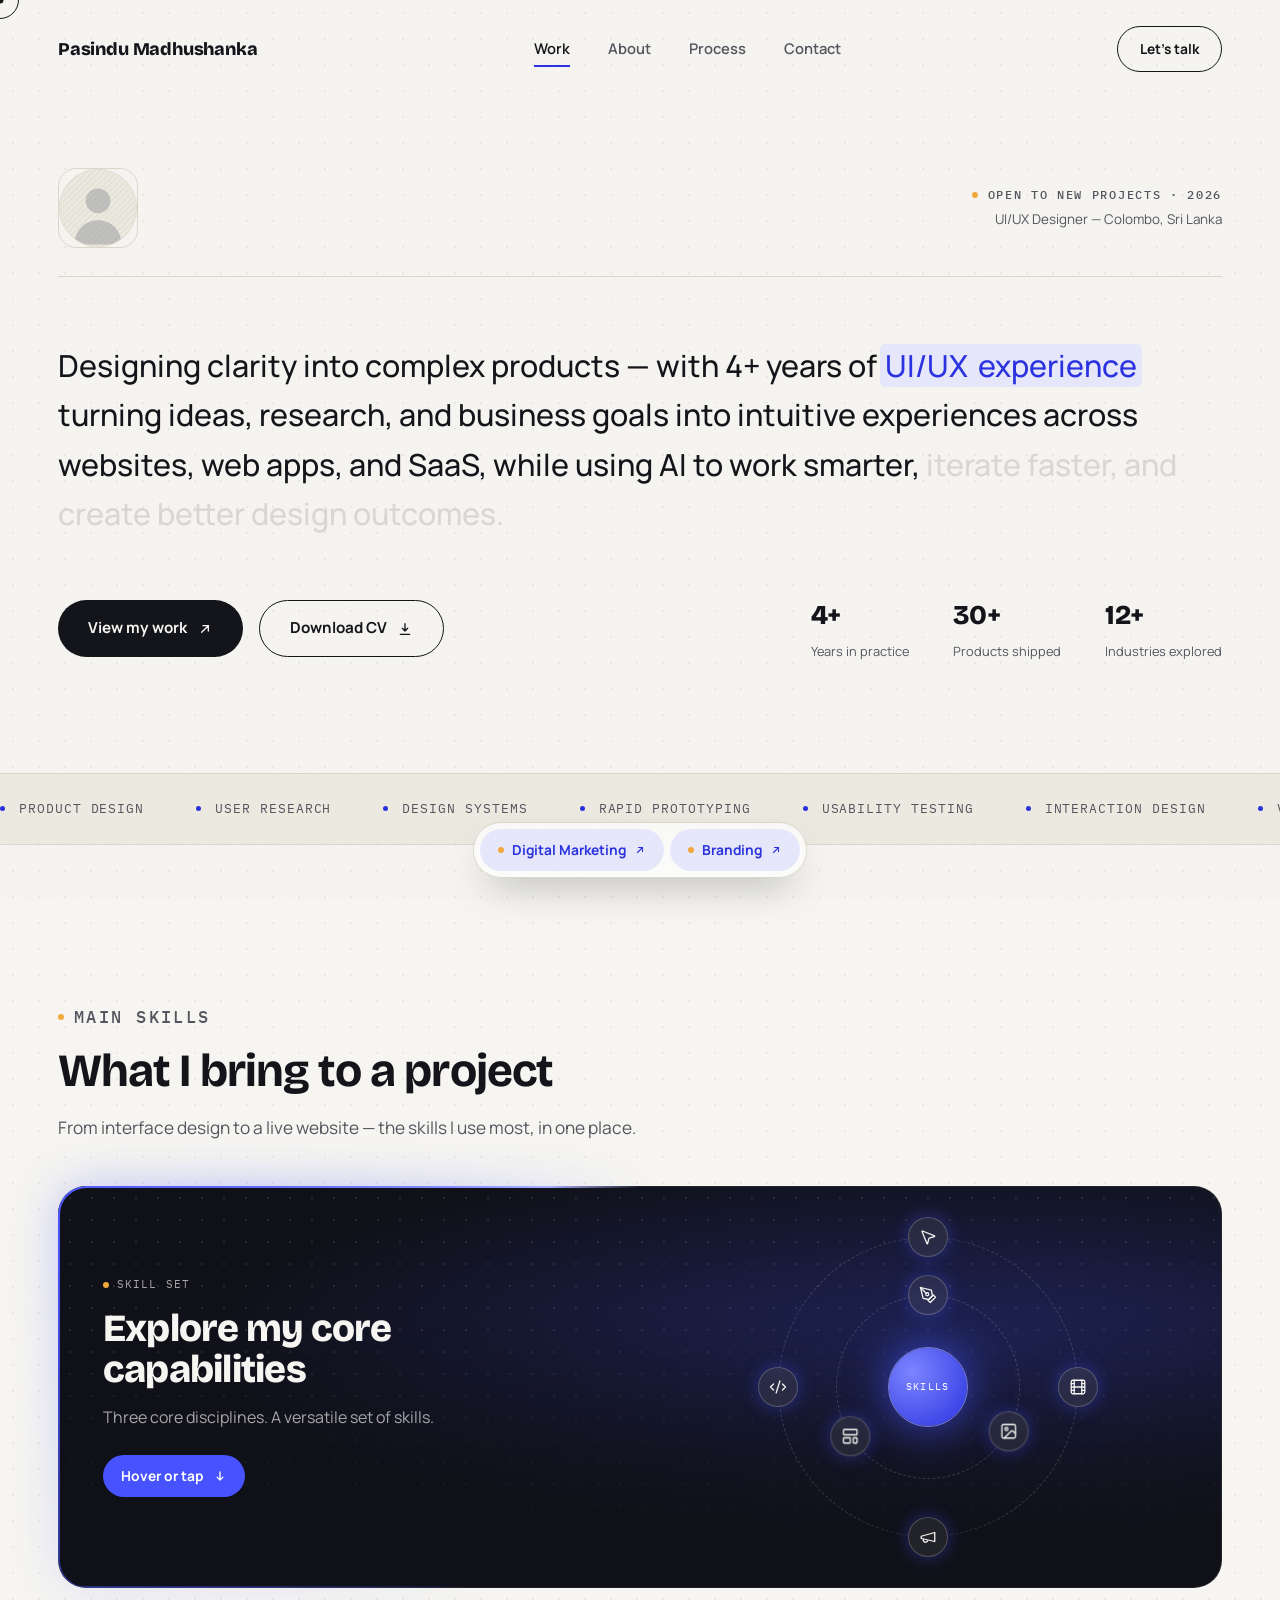
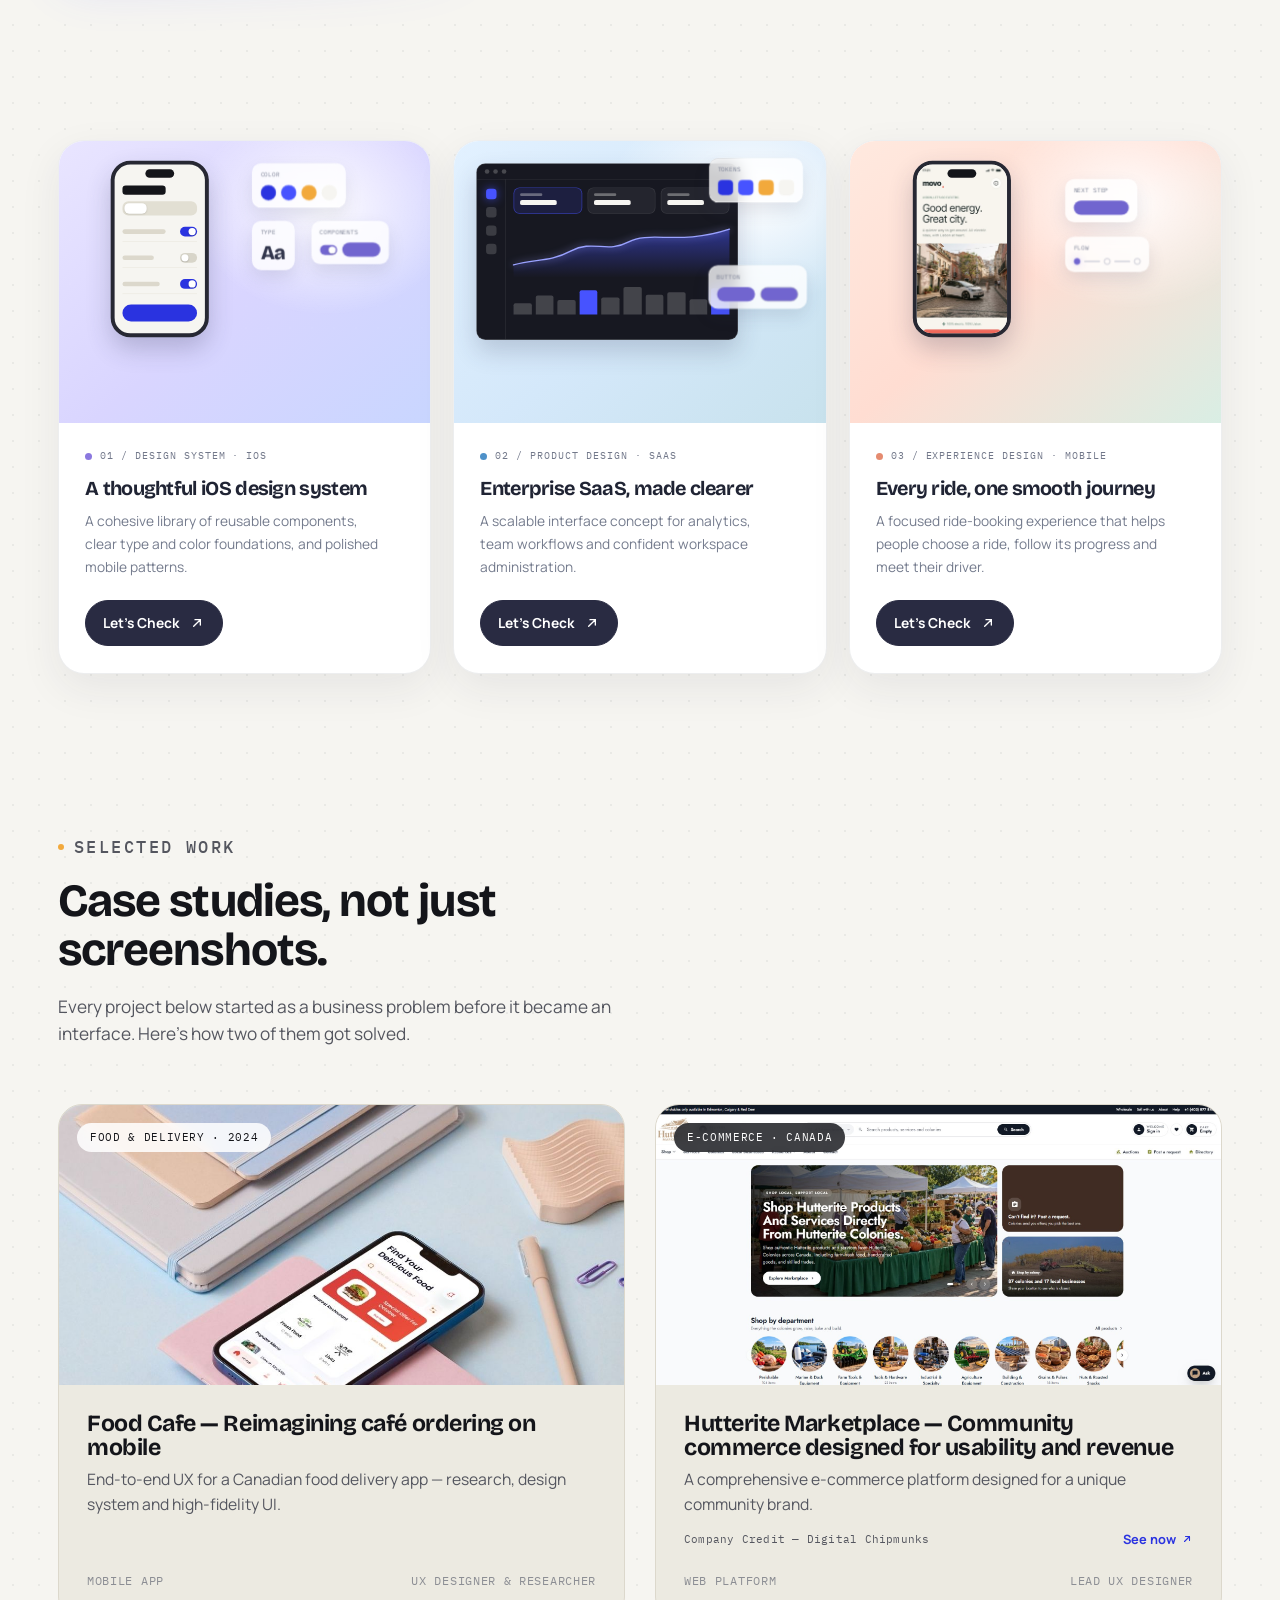
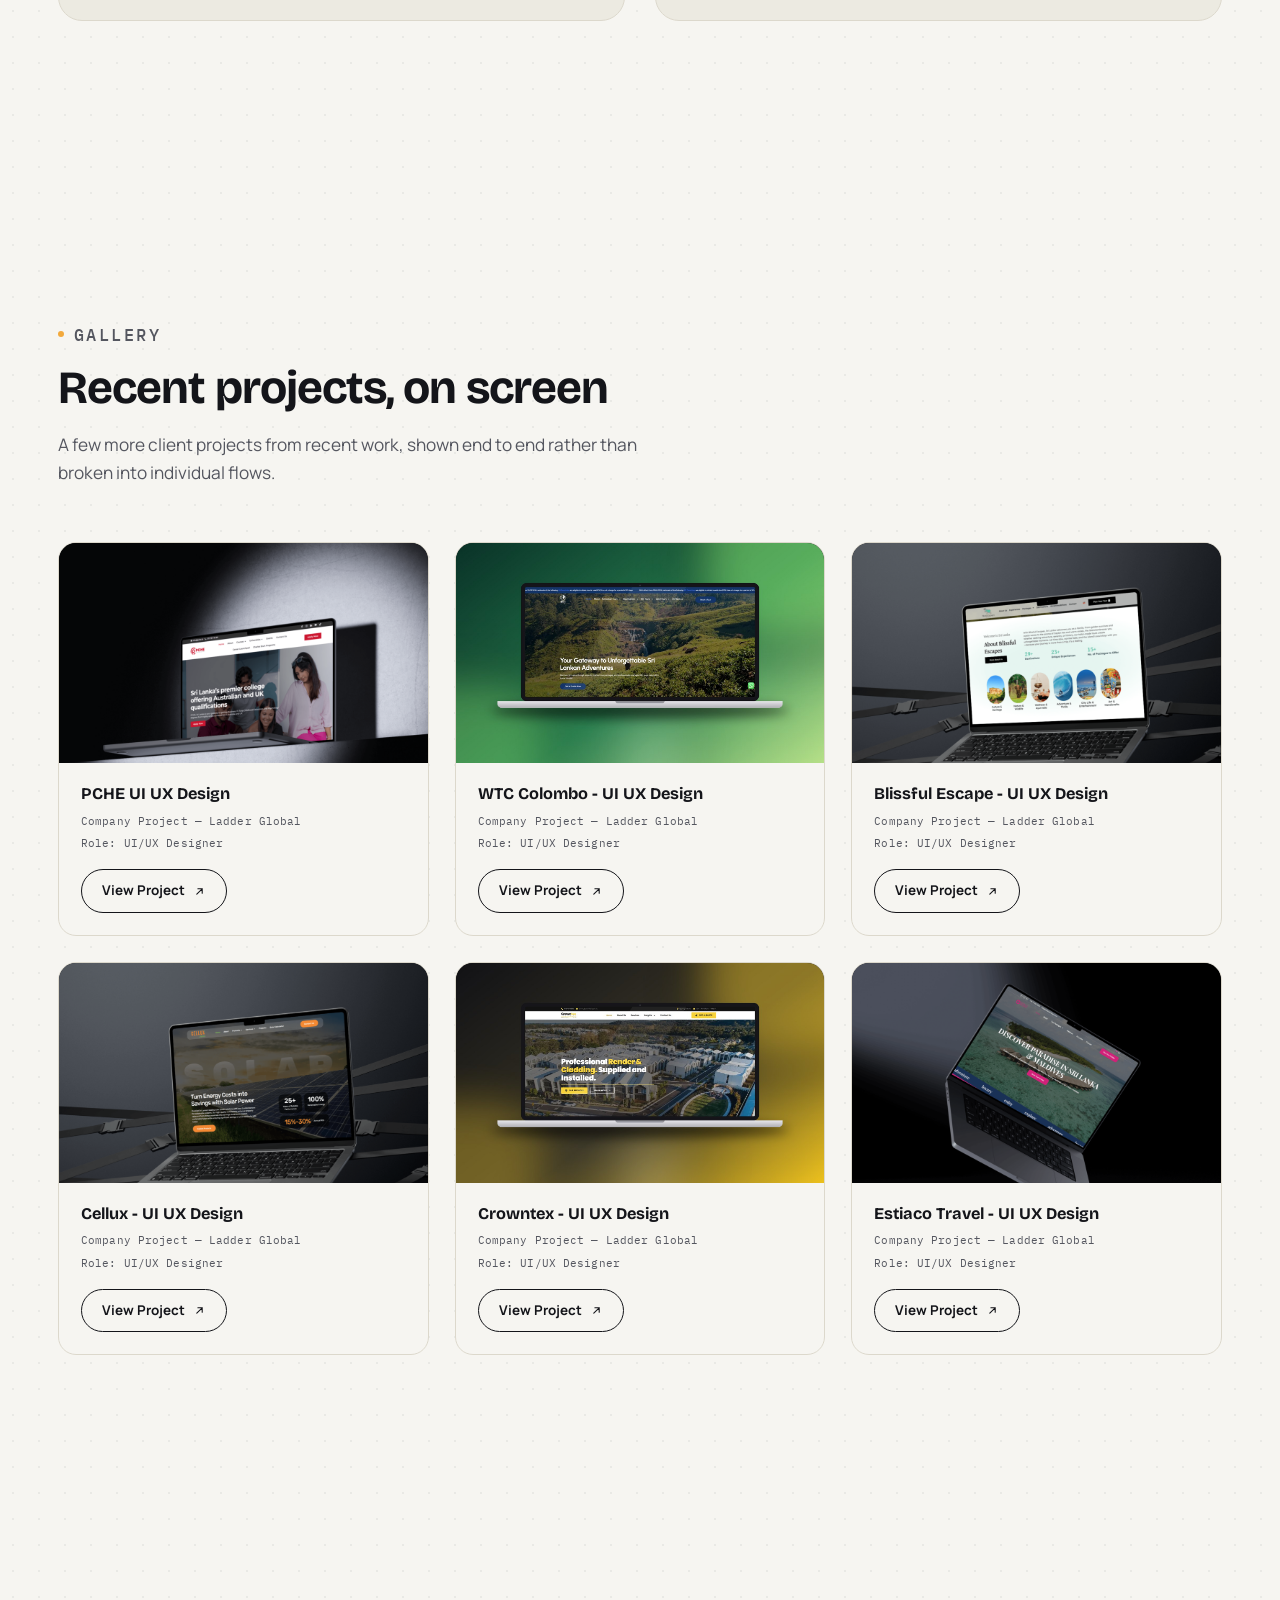
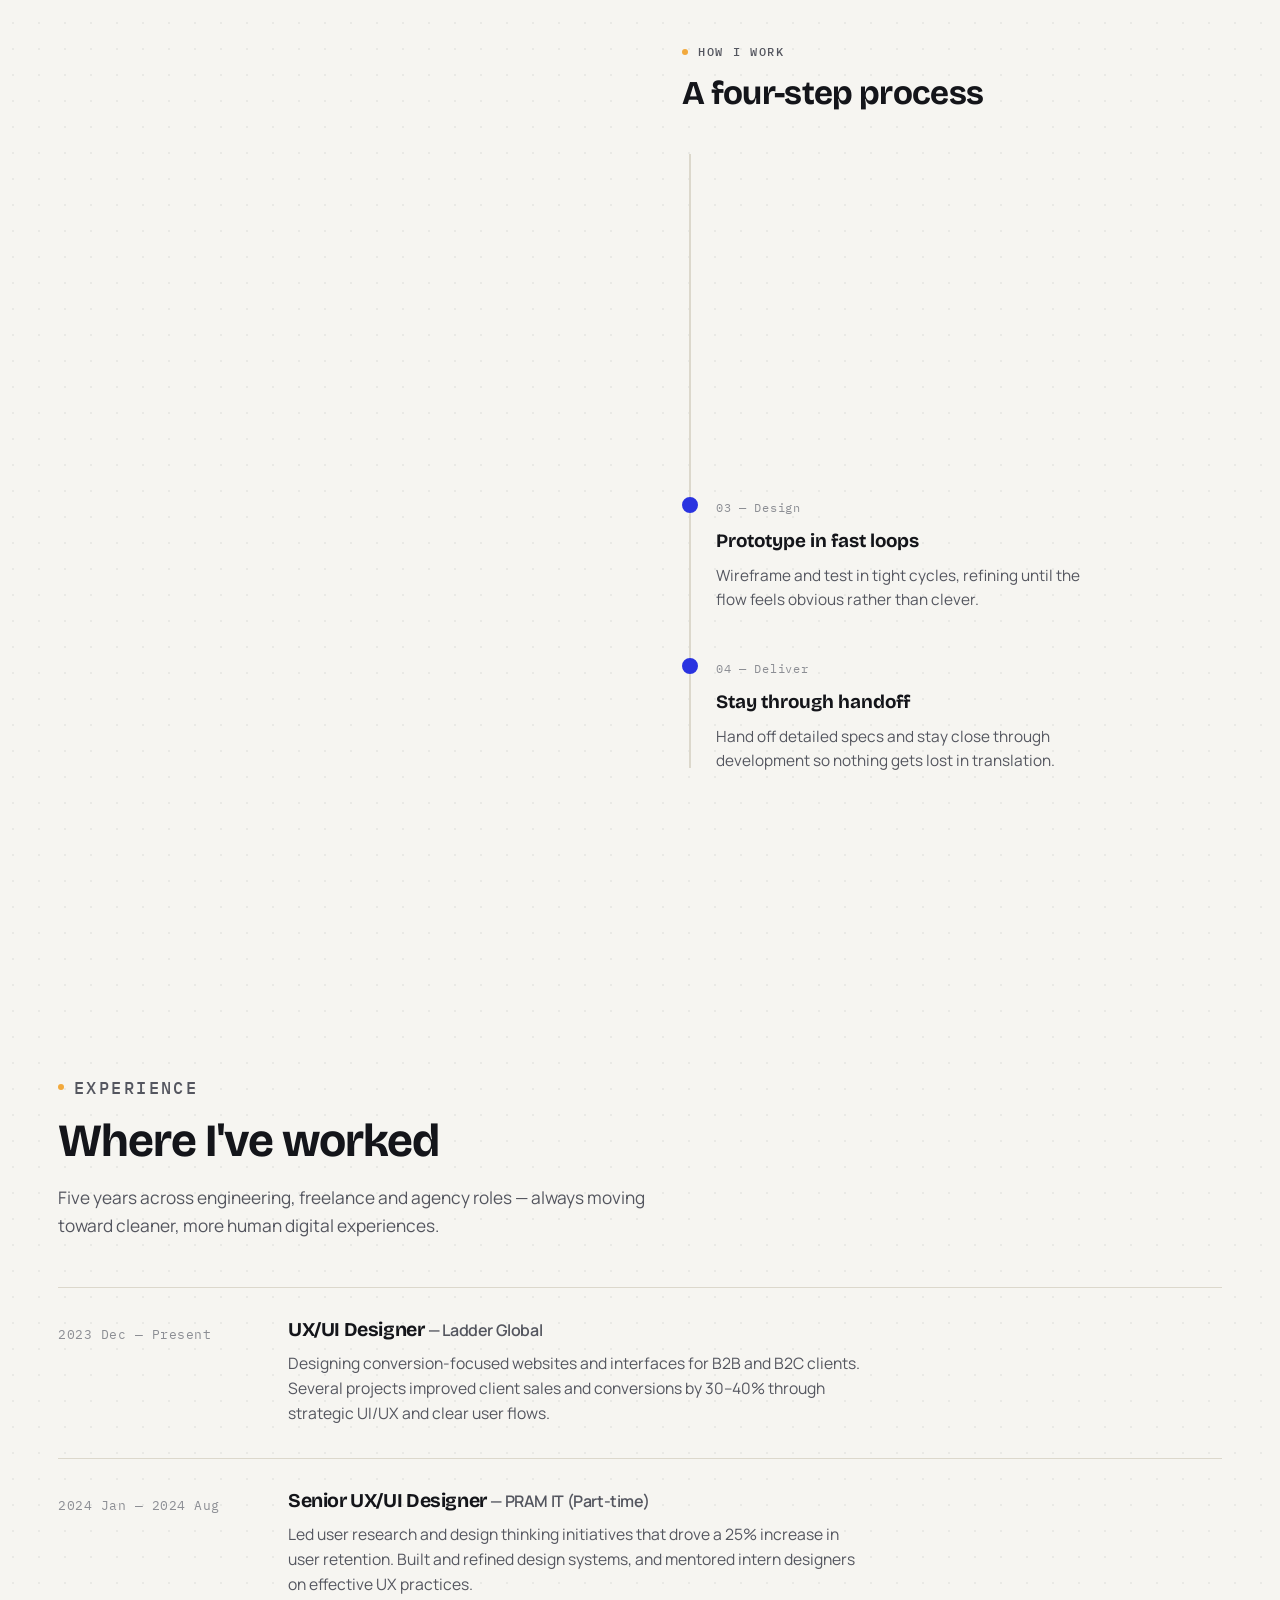
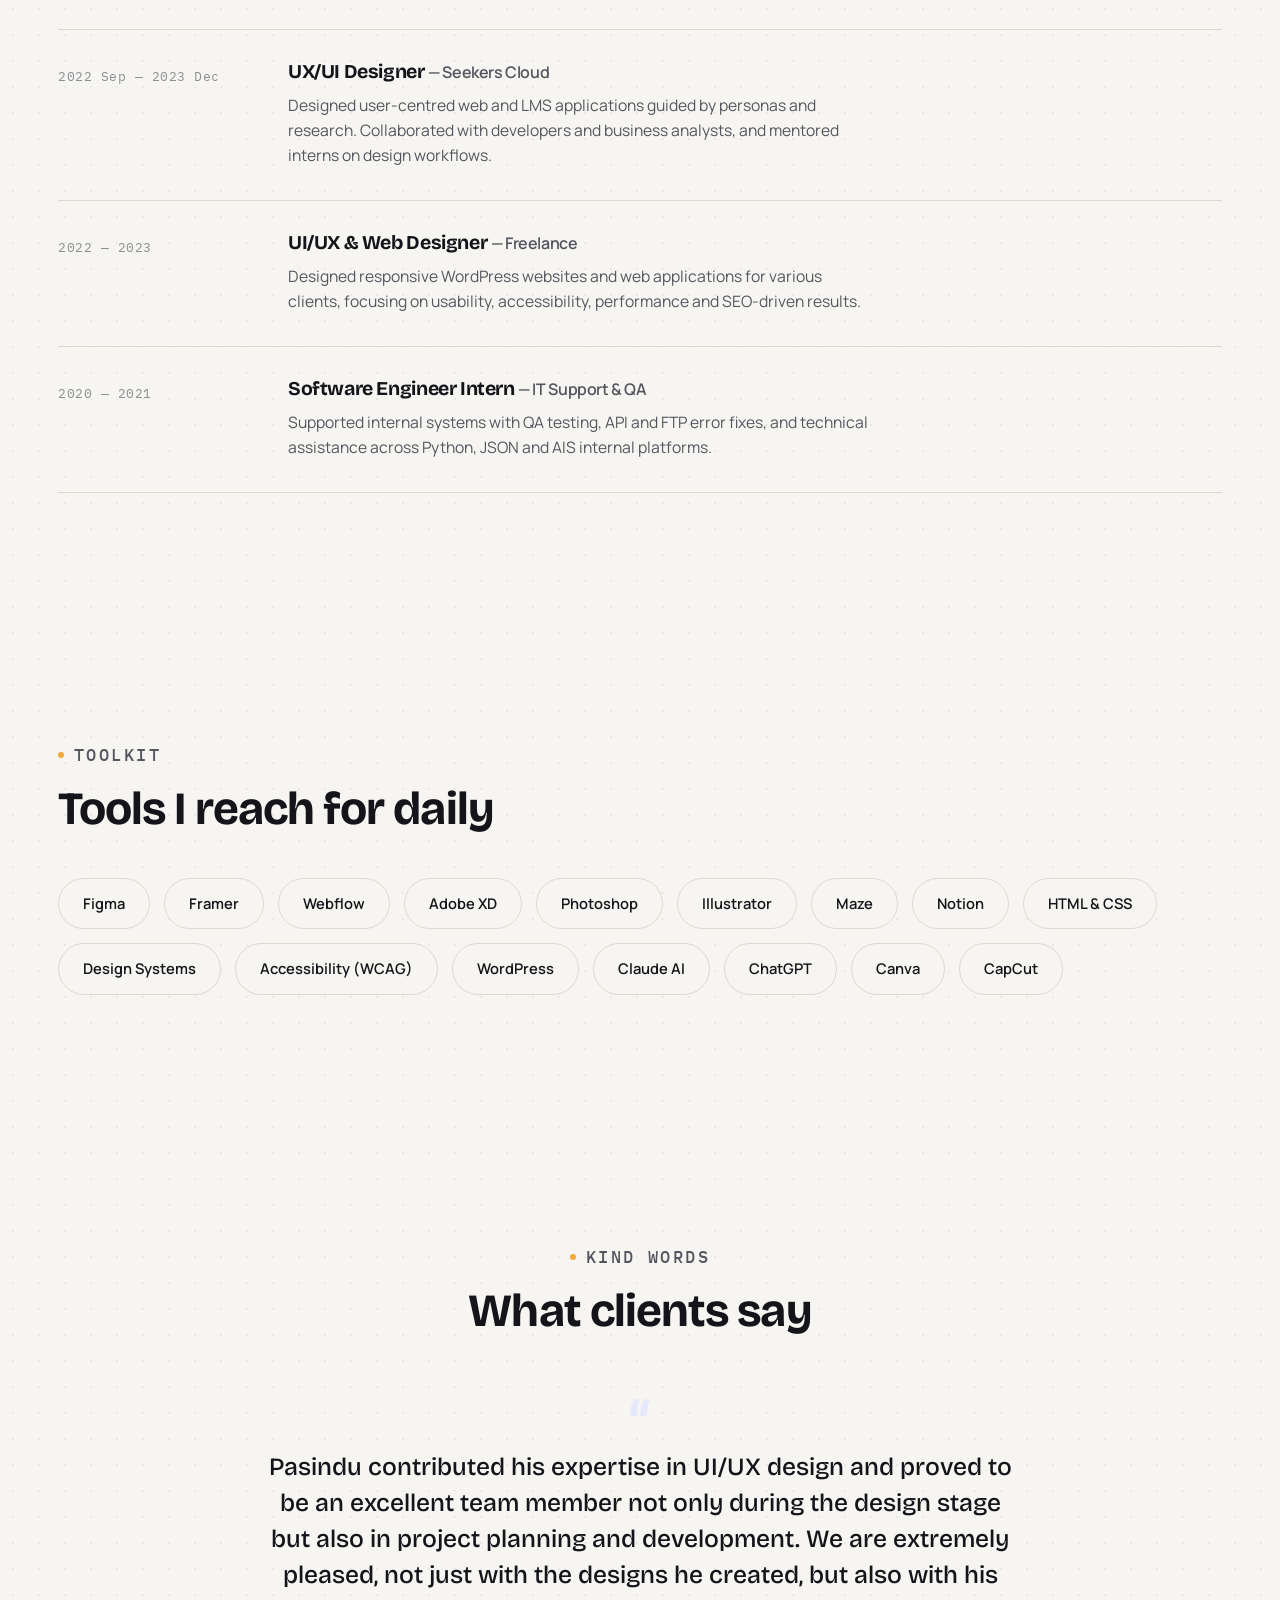
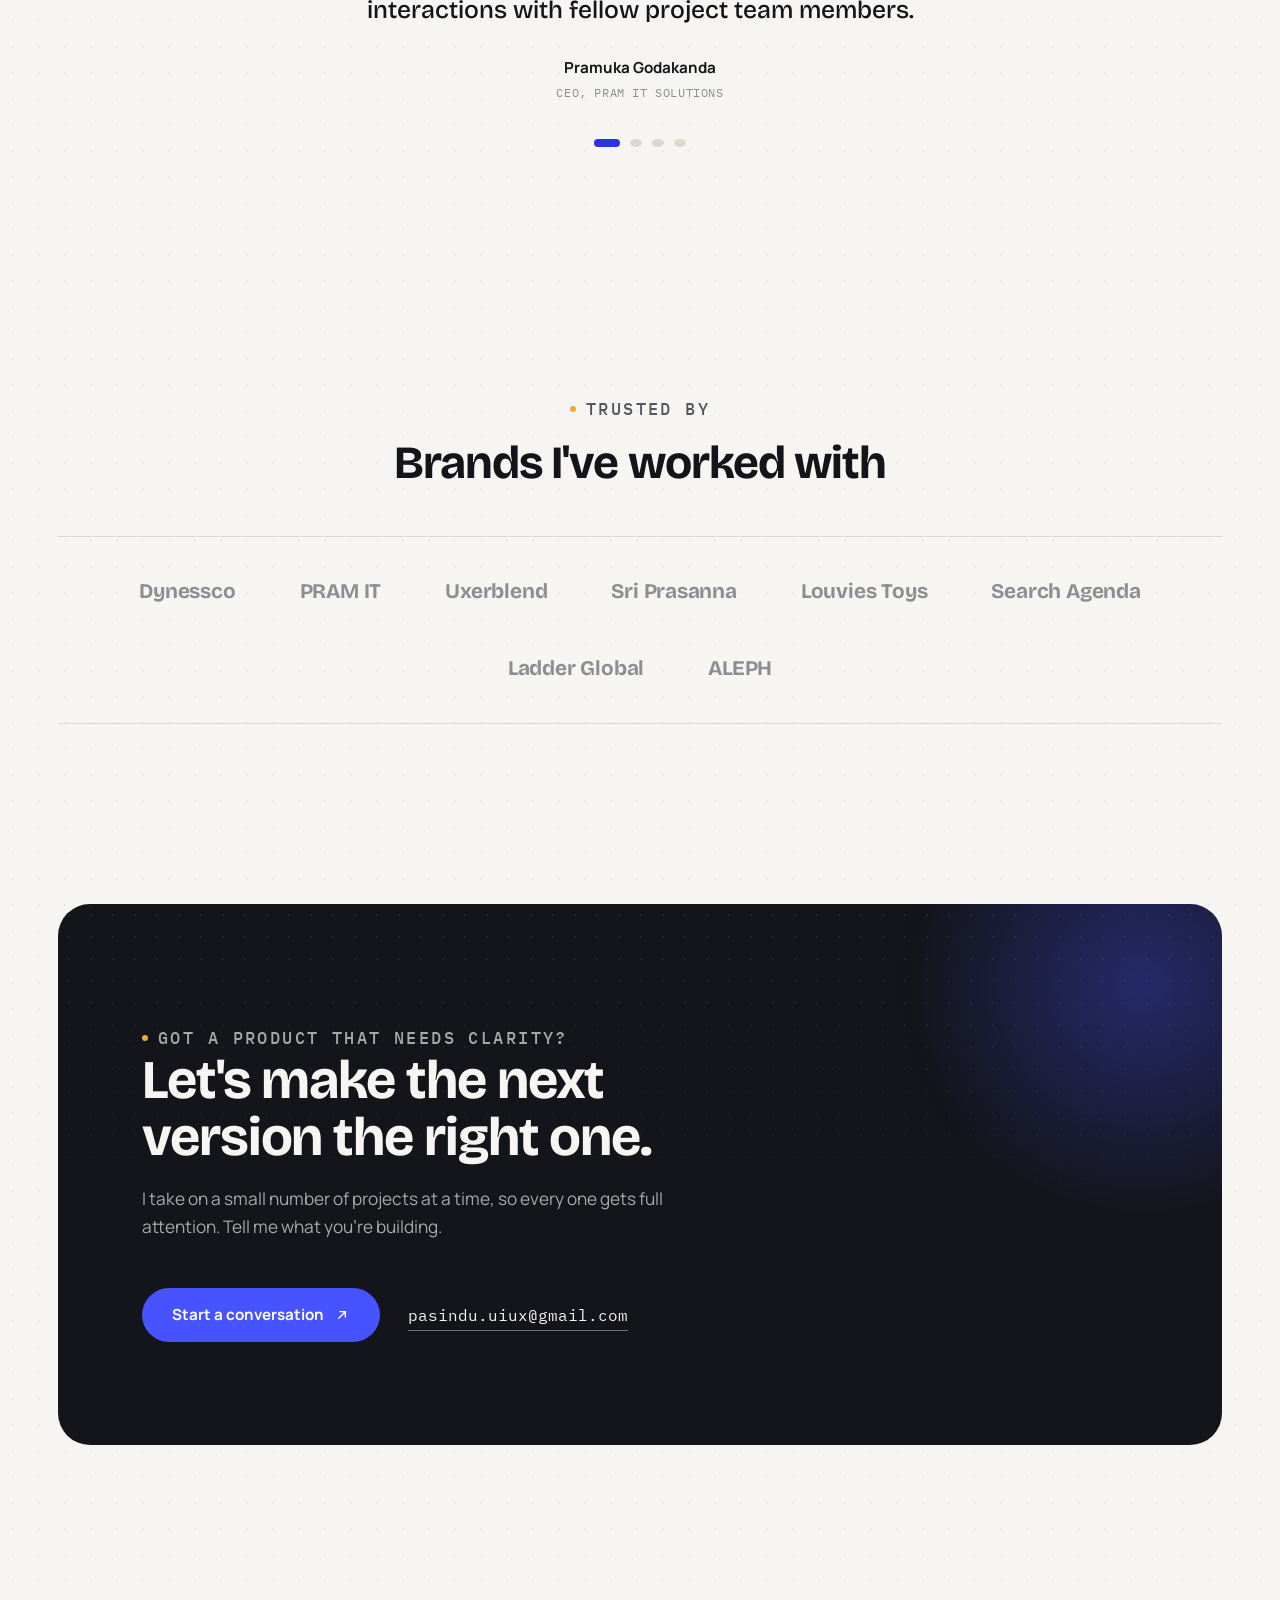
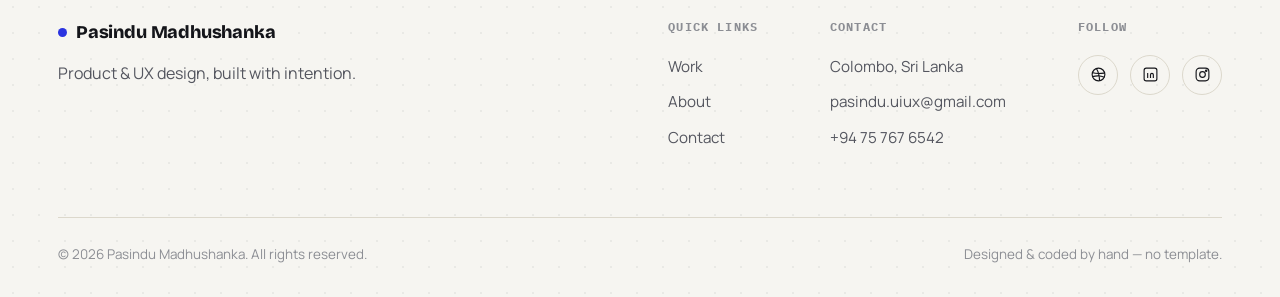
==== index.html @ 99ece858 "Add files via upload" ====
<!doctype html>
<html lang="en">
<head>
<meta charset="utf-8">
<meta name="viewport" content="width=device-width, initial-scale=1">
<title>Pasindu Madhushanka — Product &amp; UX Designer</title>
<meta name="description" content="Pasindu Madhushanka is a UI/UX designer crafting clear, user-centred digital products — from research to shipped interface.">

<link rel="preconnect" href="https://fonts.googleapis.com">
<link rel="preconnect" href="https://fonts.gstatic.com" crossorigin>
<link href="https://fonts.googleapis.com/css2?family=Bricolage+Grotesque:wght@400;500;600;700;800&family=Manrope:wght@400;500;600;700;800&family=IBM+Plex+Mono:wght@400;500&display=swap" rel="stylesheet">
<link rel="stylesheet" href="styles.css">
</head>
<body>

<a class="skip-link" href="#main">Skip to content</a>
<div class="page-veil" aria-hidden="true"></div>
<div class="scroll-progress" aria-hidden="true"></div>

<header class="site-header">
  <div class="container nav-inner">
    <a class="logo" href="index.html">Pasindu&nbsp;Madhushanka</a>
    <nav class="nav-links" aria-label="Primary">
      <a href="#work" class="is-active">Work</a>
      <a href="#about">About</a>
      <a href="#process">Process</a>
      <a href="#contact">Contact</a>
    </nav>
    <div class="nav-right">
      <a class="btn btn-outline btn-sm" href="#contact" data-cursor="Talk">Let's talk</a>
      <button class="menu-toggle" aria-label="Open menu" aria-expanded="false">
        <span></span><span></span><span></span>
      </button>
    </div>
  </div>
</header>

<div class="mobile-menu" id="mobileMenu">
  <span class="mono-tag">Menu — 01 / 04</span>
  <a href="#work">Work</a>
  <a href="#about">About</a>
  <a href="#process">Process</a>
  <a href="#contact">Contact</a>
  <a class="btn btn-primary mobile-cta" href="#contact">Start a project</a>
</div>

<main id="main">

  <!-- HERO -->
  <section class="hero">
    <div class="container">

      <div class="hero-identity" data-reveal>
        <div class="hero-id-photo">
          <img src="profile-placeholder.svg" alt="Pasindu Madhushanka">
        </div>
        <div class="hero-id-content">
          <p class="eyebrow"><span class="dot"></span>Open to new projects &middot; 2026</p>
          <span class="hero-id-role">UI/UX Designer — Colombo, Sri Lanka</span>
        </div>
      </div>

      <p class="hero-intro" data-reveal data-delay="60"><span class="hw">Designing </span><span class="hw">clarity </span><span class="hw">into </span><span class="hw">complex </span><span class="hw">products </span><span class="hw">— </span><span class="hw">with </span><span class="hw">4+ </span><span class="hw">years </span><span class="hw">of </span><span class="hw hw-highlight">UI/UX </span><span class="hw hw-highlight">experience </span><span class="hw">turning </span><span class="hw">ideas, </span><span class="hw">research, </span><span class="hw">and </span><span class="hw">business </span><span class="hw">goals </span><span class="hw">into </span><span class="hw">intuitive </span><span class="hw">experiences </span><span class="hw">across </span><span class="hw">websites, </span><span class="hw">web </span><span class="hw">apps, </span><span class="hw">and </span><span class="hw">SaaS, </span><span class="hw">while </span><span class="hw">using </span><span class="hw">AI </span><span class="hw">to </span><span class="hw">work </span><span class="hw">smarter, </span><span class="hw">iterate </span><span class="hw">faster, </span><span class="hw">and </span><span class="hw">create </span><span class="hw">better </span><span class="hw">design </span><span class="hw">outcomes.</span></p>

      <div class="hero-bottom" data-reveal data-delay="100">
        <div class="hero-actions">
          <a class="btn btn-primary magnetic" href="#work" data-cursor="Scroll">
            View my work
            <svg viewBox="0 0 24 24" fill="none" stroke="currentColor" stroke-width="2" stroke-linecap="round"><path d="M7 17 17 7M9 7h8v8"/></svg>
          </a>
          <a class="btn btn-outline" href="#" download>
            Download CV
            <svg viewBox="0 0 24 24" fill="none" stroke="currentColor" stroke-width="2" stroke-linecap="round"><path d="M12 4v11m0 0-4-4m4 4 4-4M5 20h14"/></svg>
          </a>
        </div>
        <div class="hero-stats">
          <div class="stat"><strong data-count="4" data-suffix="+">0</strong><span>Years in practice</span></div>
          <div class="stat"><strong data-count="30" data-suffix="+">0</strong><span>Products shipped</span></div>
          <div class="stat"><strong data-count="12" data-suffix="+">0</strong><span>Industries explored</span></div>
        </div>
      </div>

    </div>
  </section>

  <!-- MARQUEE -->
  <div class="marquee" aria-hidden="true">
    <div class="marquee-track">
      <div class="marquee-group">
        <span>Product Design</span><span>User Research</span><span>Design Systems</span>
        <span>Rapid Prototyping</span><span>Usability Testing</span><span>Interaction Design</span>
        <span>Visual Design</span><span>Accessibility</span>
      </div>
      <div class="marquee-group">
        <span>Product Design</span><span>User Research</span><span>Design Systems</span>
        <span>Rapid Prototyping</span><span>Usability Testing</span><span>Interaction Design</span>
        <span>Visual Design</span><span>Accessibility</span>
      </div>
    </div>
  </div>

  <!-- CORE SKILLS -->
  <section class="section core-skills" id="skills">
    <div class="container">
      <div class="section-head" data-reveal>
        <p class="eyebrow"><span class="dot"></span>Main skills</p>
        <h2>What I bring to a project</h2>
        <p>From interface design to a live website — the skills I use most, in one place.</p>
      </div>
      <div class="skills-stage" id="skillsStage">
        <button type="button" class="skills-trigger" id="skillsTrigger" aria-expanded="false" aria-controls="skillsReveal">
          <span class="st-inner">
            <span class="st-copy">
              <span class="neon-tag">Skill set</span>
              <span class="st-title">Explore my core capabilities</span>
              <span class="st-sub">Three core disciplines. A versatile set of skills.</span>
              <span class="st-hint"><span class="st-hint-open">Hover or tap</span><span class="st-hint-close">Tap to hide</span><svg viewBox="0 0 24 24" fill="none" stroke="currentColor" stroke-width="2.2" stroke-linecap="round" aria-hidden="true"><path d="M12 5v14m0 0-5-5m5 5 5-5"/></svg></span>
            </span>
            <span class="st-orbit" aria-hidden="true">
              <span class="orbit">
                <span class="orbit-ring orbit-ring--in"></span>
                <span class="orbit-ring orbit-ring--out"></span>
                <span class="orbit-core"><em>Skills</em></span>
                <span class="orb-ico orb-in" style="--p:0%; --d:-0s;"><svg viewBox="0 0 24 24" aria-hidden="true"><path d="m12 19 7-7 3 3-7 7-3-3z"/><path d="m18 13-1.5-7.5L2 2l3.5 14.5L13 18l5-5z"/><path d="m2 2 7.586 7.586"/><circle cx="11" cy="11" r="2"/></svg></span><span class="orb-ico orb-in" style="--p:33%; --d:-7s;"><svg viewBox="0 0 24 24" aria-hidden="true"><rect width="18" height="18" x="3" y="3" rx="2" ry="2"/><circle cx="9" cy="9" r="2"/><path d="m21 15-3.086-3.086a2 2 0 0 0-2.828 0L6 21"/></svg></span><span class="orb-ico orb-in" style="--p:66%; --d:-14s;"><svg viewBox="0 0 24 24" aria-hidden="true"><rect width="18" height="7" x="3" y="3" rx="1"/><rect width="9" height="7" x="3" y="14" rx="1"/><rect width="5" height="7" x="16" y="14" rx="1"/></svg></span><span class="orb-ico orb-out" style="--p:0%; --d:-0s;"><svg viewBox="0 0 24 24" aria-hidden="true"><path d="M4.037 4.688a.495.495 0 0 1 .651-.651l16 6.5a.5.5 0 0 1-.063.947l-6.124 1.58a2 2 0 0 0-1.438 1.435l-1.579 6.126a.5.5 0 0 1-.947.063z"/></svg></span><span class="orb-ico orb-out" style="--p:25%; --d:-8.5s;"><svg viewBox="0 0 24 24" aria-hidden="true"><rect width="18" height="18" x="3" y="3" rx="2"/><path d="M7 3v18"/><path d="M3 7.5h4"/><path d="M3 12h18"/><path d="M3 16.5h4"/><path d="M17 3v18"/><path d="M17 7.5h4"/><path d="M17 16.5h4"/></svg></span><span class="orb-ico orb-out" style="--p:50%; --d:-17s;"><svg viewBox="0 0 24 24" aria-hidden="true"><path d="m3 11 18-5v12L3 14v-3z"/><path d="M11.6 16.8a3 3 0 1 1-5.8-1.6"/></svg></span><span class="orb-ico orb-out" style="--p:75%; --d:-25.5s;"><svg viewBox="0 0 24 24" aria-hidden="true"><path d="m18 16 4-4-4-4"/><path d="m6 8-4 4 4 4"/><path d="m14.5 4-5 16"/></svg></span>
              </span>
            </span>
          </span>
        </button>
        <div class="skills-reveal" id="skillsReveal">
          <div class="skills-reveal-inner">
            <div class="skills-bento skills-bento--groups">
<article class="skill-group skill-group--design" style="--i:0">
<div class="skill-group-top"><span class="skill-group-icon"><svg viewBox="0 0 24 24"><path d="m12 19 7-7 3 3-7 7-3-3z"/><path d="m18 13-1.5-7.5L2 2l3.5 14.5L13 18l5-5z"/><path d="m2 2 7.586 7.586"/><circle cx="11" cy="11" r="2"/></svg></span><span class="skill-group-index">01 / DESIGN</span></div>
<p class="skill-group-kicker">Think · Shape · Create</p><h3>Product &amp; UI/UX Design</h3>
<p class="skill-group-description">Turning ideas into clear, useful and engaging digital experiences — from early concepts to polished interfaces.</p>
<div class="skill-group-tags"><span class="skill-group-tag skill-group-tag--primary">Figma</span><span class="skill-group-tag">UI/UX Design</span><span class="skill-group-tag">Prototyping</span><span class="skill-group-tag">Design Systems</span><span class="skill-group-tag">Graphic Design</span><span class="skill-group-tag">Canva</span></div>
</article>
<article class="skill-group skill-group--build" style="--i:1">
<div class="skill-group-top"><span class="skill-group-icon"><svg viewBox="0 0 24 24"><rect x="3" y="4" width="18" height="16" rx="2"/><path d="M3 9h18M8 9v11M16 9v11"/><path d="m10 14 2 2 2-2"/></svg></span><span class="skill-group-index">02 / BUILD</span></div>
<p class="skill-group-kicker">Design · Develop · Launch</p><h3>Web Development</h3>
<p class="skill-group-description">Building responsive websites and interactive pages with a focus on usability, clean layouts and smooth navigation.</p>
<div class="skill-group-tags"><span class="skill-group-tag skill-group-tag--primary">WordPress</span><span class="skill-group-tag skill-group-tag--primary">Framer</span><span class="skill-group-tag">HTML</span><span class="skill-group-tag">CSS</span><span class="skill-group-tag">Responsive Design</span><span class="skill-group-tag">Claude</span><span class="skill-group-tag">ChatGPT</span></div>
</article>
<article class="skill-group skill-group--growth" style="--i:2">
<div class="skill-group-top"><span class="skill-group-icon"><svg viewBox="0 0 24 24"><path d="m3 11 18-5v12L3 14v-3z"/><path d="M11.6 16.8a3 3 0 1 1-5.8-1.6"/><path d="M19 4 21 2"/></svg></span><span class="skill-group-index">03 / GROWTH</span></div>
<p class="skill-group-kicker">Create · Connect · Grow</p><h3>Creative &amp; Digital Growth</h3>
<p class="skill-group-description">Creating content and marketing campaigns that help brands communicate clearly and reach the right audience.</p>
<div class="skill-group-tags"><span class="skill-group-tag skill-group-tag--primary">Digital Marketing</span><span class="skill-group-tag">Meta Campaigns</span><span class="skill-group-tag">Audience Targeting</span><span class="skill-group-tag">SEO</span><span class="skill-group-tag">Video Editing</span><span class="skill-group-tag">CapCut</span><span class="skill-group-tag">Content Graphics</span></div>
</article>
</div>
          </div>
        </div>
      </div>
    </div>
  </section>

  <!-- FEATURED DESIGN SYSTEMS (neon cards) -->
  <section class="feature-cards" aria-label="Featured design systems">
    <div class="container">
      <div class="feature-cards-grid">

        <div class="neon-wrap" data-reveal>
          <article class="neon-card feature-card--ios">
            <div class="neon-inner">
              <!-- Replace this visual with your own screenshot: <img src="your-image.jpg" alt="iOS Design System"> -->
              <div class="neon-visual" aria-hidden="true">
                <div class="nv-stage">
                <div class="nv-phone">
                  <span class="nv-notch"></span>
                  <div class="nv-screen">
                    <div class="nv-s-title"></div>
                    <div class="nv-seg"><i class="on"></i><i></i><i></i></div>
                    <div class="nv-row"><span class="nv-l" style="width:58%"></span><span class="nv-tg on"></span></div>
                    <div class="nv-row"><span class="nv-l" style="width:42%"></span><span class="nv-tg"></span></div>
                    <div class="nv-row"><span class="nv-l" style="width:50%"></span><span class="nv-tg on"></span></div>
                    <div class="nv-cta"></div>
                  </div>
                </div>
                <div class="nv-tile" style="left:52%; top:34px;">
                  <span class="nv-tt">Color</span>
                  <div class="nv-sw"><i style="background:#2A33E0"></i><i style="background:#4753FF"></i><i style="background:#F2A93C"></i><i style="background:#F6F5F1"></i></div>
                </div>
                <div class="nv-tile" style="left:52%; top:122px; animation-delay:-2s;">
                  <span class="nv-tt">Type</span>
                  <span class="nv-aa">Aa</span>
                </div>
                <div class="nv-tile" style="left:68%; top:122px; animation-delay:-4s;">
                  <span class="nv-tt">Components</span>
                  <div class="nv-comp"><span class="nv-tg on"></span><span class="nv-pill"></span></div>
                </div>
                </div>
              </div>
              <div class="neon-body">
                <span class="neon-tag">01 / Design system · iOS</span>
                <h2 class="neon-title">A thoughtful iOS design system</h2>
                <p class="feature-card-desc">A cohesive library of reusable components, clear type and color foundations, and polished mobile patterns.</p>
                <div class="neon-cta-wrap">
                  <a class="btn btn-on-dark btn-sm" href="https://www.figma.com/design/6jQPuIWlWk3VSXsZ6brRD7/IOS-App?node-id=0-1&amp;t=4dHvgA9B8AZuFbtg-1" target="_blank" rel="noopener" data-cursor="Open">
                    Let's Check
                    <svg viewBox="0 0 24 24" fill="none" stroke="currentColor" stroke-width="2" stroke-linecap="round"><path d="M7 17 17 7M9 7h8v8"/></svg>
                  </a>
                </div>
              </div>
            </div>
          </article>
        </div>

        <div class="neon-wrap" data-reveal data-delay="120">
          <article class="neon-card neon-card--saas neon-card--alt">
            <div class="neon-inner">
              <!-- Replace this visual with your own screenshot: <img src="your-image.jpg" alt="SaaS Dashboard UI"> -->
              <div class="neon-visual" aria-hidden="true">
                <div class="nv-stage">
                <div class="nv-dash">
                  <div class="nv-dash-bar"><i></i><i></i><i></i></div>
                  <div class="nv-dash-body">
                    <div class="nv-side"><i class="on"></i><i></i><i></i><i></i></div>
                    <div class="nv-main">
                      <div class="nv-kpis">
                        <div class="nv-kpi on"><i class="a"></i><i class="b"></i></div>
                        <div class="nv-kpi"><i class="a"></i><i class="b"></i></div>
                        <div class="nv-kpi"><i class="a"></i><i class="b"></i></div>
                      </div>
                      <div class="nv-chart">
                        <svg viewBox="0 0 300 90" preserveAspectRatio="none">
                          <defs>
                            <linearGradient id="nvArea" x1="0" y1="0" x2="0" y2="1">
                              <stop offset="0" stop-color="#4753FF" stop-opacity=".5"/>
                              <stop offset="1" stop-color="#4753FF" stop-opacity="0"/>
                            </linearGradient>
                          </defs>
                          <path class="nv-area" d="M0 70 C30 60 50 66 80 48 S130 52 160 34 S230 40 300 14 L300 90 L0 90Z" fill="url(#nvArea)"/>
                          <path class="nv-line" d="M0 70 C30 60 50 66 80 48 S130 52 160 34 S230 40 300 14" fill="none" stroke="#9aa2ff" stroke-width="2" stroke-linecap="round" pathLength="1"/>
                        </svg>
                      </div>
                      <div class="nv-bars">
                        <i style="--i:0; height:38%"></i><i style="--i:1; height:62%"></i><i style="--i:2; height:48%"></i><i style="--i:3; height:80%"></i><i style="--i:4; height:56%"></i><i style="--i:5; height:92%"></i><i style="--i:6; height:66%"></i><i style="--i:7; height:74%"></i><i style="--i:8; height:50%"></i><i style="--i:9; height:86%"></i>
                      </div>
                    </div>
                  </div>
                </div>
                <div class="nv-tile" style="right:6%; top:26px; animation-delay:-1s;">
                  <span class="nv-tt">Tokens</span>
                  <div class="nv-sw sq"><i style="background:#2A33E0"></i><i style="background:#4753FF"></i><i style="background:#F2A93C"></i><i style="background:#F6F5F1"></i></div>
                </div>
                <div class="nv-tile" style="right:5%; bottom:34px; animation-delay:-3s;">
                  <span class="nv-tt">Button</span>
                  <div class="nv-comp"><span class="nv-pill"></span><span class="nv-pill ghost"></span></div>
                </div>
                </div>
              </div>
              <div class="neon-body">
                <span class="neon-tag">02 / Product design · SaaS</span>
                <h2 class="neon-title neon-title--long">Enterprise SaaS, made clearer</h2>
                <p class="feature-card-desc">A scalable interface concept for analytics, team workflows and confident workspace administration.</p>
                <div class="neon-cta-wrap">
                  <a class="btn btn-on-dark btn-sm" href="https://www.figma.com/design/5ZHyCJJLcOH44CmFlf6abT/Metric---Saas-Applicaion?node-id=0-1&amp;t=GakvOjCdT7jPFPi6-1" target="_blank" rel="noopener" data-cursor="Open">
                    Let's Check
                    <svg viewBox="0 0 24 24" fill="none" stroke="currentColor" stroke-width="2" stroke-linecap="round"><path d="M7 17 17 7M9 7h8v8"/></svg>
                  </a>
                </div>
              </div>
            </div>
          </article>
        </div>

        <div class="neon-wrap" data-reveal data-delay="240">
          <article class="neon-card neon-card--mobile neon-card--c">
            <div class="neon-inner">
              <!-- Replace Movo_App.jpg with your own screenshot if you like -->
              <div class="neon-visual" aria-hidden="true">
                <div class="nv-stage">
                  <div class="nv-app">
                    <span class="nv-notch"></span>
                    <img src="Movo_App.jpg" alt="">
                  </div>
                  <div class="nv-tile" style="left:58%; top:58px;">
                    <span class="nv-tt">Next step</span>
                    <div class="nv-comp"><span class="nv-pill nv-pill--wide"></span></div>
                  </div>
                  <div class="nv-tile" style="left:58%; top:146px; animation-delay:-3s;">
                    <span class="nv-tt">Flow</span>
                    <div class="nv-steps"><i class="on"></i><b></b><i></i><b></b><i></i></div>
                  </div>
                </div>
              </div>
              <div class="neon-body">
                <span class="neon-tag">03 / Experience design · Mobile</span>
                <h2 class="neon-title neon-title--long">Every ride, one smooth journey</h2>
                <p class="feature-card-desc">A focused ride-booking experience that helps people choose a ride, follow its progress and meet their driver.</p>
                <div class="neon-cta-wrap">
                  <a class="btn btn-on-dark btn-sm" href="https://www.figma.com/design/PSe9ELNNPbyLBrCsdbp8nq/MOVO-Taxi-App?node-id=3-183&amp;t=k6T4IKTI2DgfJpfR-1" target="_blank" rel="noopener" data-cursor="Open">
                    Let's Check
                    <svg viewBox="0 0 24 24" fill="none" stroke="currentColor" stroke-width="2" stroke-linecap="round"><path d="M7 17 17 7M9 7h8v8"/></svg>
                  </a>
                </div>
              </div>
            </div>
          </article>
        </div>

      </div>
    </div>
  </section>

  <!-- SELECTED WORK -->
  <section class="section" id="work">
    <div class="container">
      <div class="section-foot" data-reveal>
        <div class="section-head">
          <p class="eyebrow"><span class="dot"></span>Selected work</p>
          <h2>Case studies, not just screenshots.</h2>
          <p>Every project below started as a business problem before it became an interface. Here's how two of them got solved.</p>
        </div>
      </div>

      <div class="work-grid">
        <a class="project-card" href="food-cafe-case-study.html" data-reveal data-cursor="View">
          <div class="project-cover">
            <img src="Food__2_.jpg" alt="Food Cafe Mobile App" class="project-cover-photo">
            <span class="tag">Food &amp; Delivery · 2024</span>
            <span class="view-tag">View case study
              <svg viewBox="0 0 24 24" fill="none" stroke="currentColor" stroke-width="2" stroke-linecap="round"><path d="M7 17 17 7M9 7h8v8"/></svg>
            </span>
          </div>
          <div class="project-info">
            <h3>Food Cafe — Reimagining café ordering on mobile</h3>
            <p>End-to-end UX for a Canadian food delivery app — research, design system and high-fidelity UI.</p>
            <div class="project-meta-row"><span>Mobile App</span><span>UX Designer &amp; Researcher</span></div>
          </div>
        </a>

        <!-- ============================================================
             HUTTERITE CARD — password gate is currently OFF.
             The card opens the case study directly and shows the clear image.
             TO TURN THE PASSWORD BACK ON: change data-locked="false" to data-locked="true"
             on the card below. (Blurred image, lock label, "Password protected." note
             and the password box are all kept in the code and come back automatically.)
             ============================================================ -->
        <div class="project-card hut-card" id="hutteriteCard" role="button" tabindex="0" aria-label="Open Hutterite Marketplace case study" data-locked="false" data-reveal>
          <div class="project-cover hut-cover">
            <img src="Hutterite_Marketplace.jpg" alt="Hutterite Marketplace home page design" class="hut-blur-img">
            <div class="hut-overlay">
              <span class="hut-lock-icon">
                <svg viewBox="0 0 24 24" fill="none" stroke="currentColor" stroke-width="2.2" stroke-linecap="round" stroke-linejoin="round"><rect x="3" y="11" width="18" height="11" rx="2"/><path d="M7 11V7a5 5 0 0 1 10 0v4"/></svg>
              </span>
              <span class="hut-lock-label">Password Required</span>
            </div>
            <span class="tag">E-commerce · Canada</span>
            <span class="view-tag">View case study
              <svg viewBox="0 0 24 24" fill="none" stroke="currentColor" stroke-width="2" stroke-linecap="round"><path d="M7 17 17 7M9 7h8v8"/></svg>
            </span>
          </div>
          <div class="project-info">
            <h3>Hutterite Marketplace — Community commerce designed for usability and revenue</h3>
            <p>A comprehensive e-commerce platform designed for a unique community brand.<span class="hut-pw-note"> Password protected.</span></p>
            <div class="project-extra">
              <span class="project-credit">Company Credit — Digital Chipmunks</span>
              <a class="hut-visit" href="https://hutteritemarketplace.ca/" target="_blank" rel="noopener">
                See now
                <svg viewBox="0 0 24 24" fill="none" stroke="currentColor" stroke-width="2.2" stroke-linecap="round" aria-hidden="true"><path d="M7 17 17 7M9 7h8v8"/></svg>
              </a>
            </div>
            <div class="project-meta-row"><span>Web Platform</span><span>Lead UX Designer</span></div>
          </div>
        </div>

      </div>
    </div>
  </section>

  <!-- GALLERY -->
  <section class="section" id="gallery">
    <div class="container">
      <div class="section-foot" data-reveal>
        <div class="section-head">
          <p class="eyebrow"><span class="dot"></span>Gallery</p>
          <h2>Recent projects, on screen</h2>
          <p>A few more client projects from recent work, shown end to end rather than broken into individual flows.</p>
        </div>
      </div>

      <div class="gallery-grid">
        <div class="gallery-card" data-reveal>
          <div class="gallery-visual gallery-visual--img">
            <img src="PCHE_Design.png" alt="PCHE UI UX Design mockup">
          </div>
          <div class="gallery-caption">
            <p class="gallery-title">PCHE UI UX Design</p>
            <span class="gallery-meta">Company Project — Ladder Global</span>
            <span class="gallery-meta">Role: UI/UX Designer</span>
            <a class="gallery-cta" href="https://pche.lk/" target="_blank" rel="noopener">
              View Project
              <svg viewBox="0 0 24 24" fill="none" stroke="currentColor" stroke-width="2" stroke-linecap="round"><path d="M7 17 17 7M9 7h8v8"/></svg>
            </a>
          </div>
        </div>

        <div class="gallery-card" data-reveal data-delay="80">
          <div class="gallery-visual gallery-visual--img">
            <img src="WTC_Colombo.jpg" alt="WTC Colombo UI UX Design mockup">
          </div>
          <div class="gallery-caption">
            <p class="gallery-title">WTC Colombo - UI UX Design</p>
            <span class="gallery-meta">Company Project — Ladder Global</span>
            <span class="gallery-meta">Role: UI/UX Designer</span>
            <a class="gallery-cta" href="https://wtccolombo.com/" target="_blank" rel="noopener">
              View Project
              <svg viewBox="0 0 24 24" fill="none" stroke="currentColor" stroke-width="2" stroke-linecap="round"><path d="M7 17 17 7M9 7h8v8"/></svg>
            </a>
          </div>
        </div>

        <div class="gallery-card" data-reveal data-delay="160">
          <div class="gallery-visual gallery-visual--img">
            <img src="Blissfull_Design.png" alt="Blissful Escape UI UX Design mockup">
          </div>
          <div class="gallery-caption">
            <p class="gallery-title">Blissful Escape - UI UX Design</p>
            <span class="gallery-meta">Company Project — Ladder Global</span>
            <span class="gallery-meta">Role: UI/UX Designer</span>
            <a class="gallery-cta" href="https://blissfulescapessl.com/" target="_blank" rel="noopener">
              View Project
              <svg viewBox="0 0 24 24" fill="none" stroke="currentColor" stroke-width="2" stroke-linecap="round"><path d="M7 17 17 7M9 7h8v8"/></svg>
            </a>
          </div>
        </div>

        <div class="gallery-card" data-reveal>
          <div class="gallery-visual gallery-visual--img">
            <img src="Cellux_Design.png" alt="Cellux UI UX Design mockup">
          </div>
          <div class="gallery-caption">
            <p class="gallery-title">Cellux - UI UX Design</p>
            <span class="gallery-meta">Company Project — Ladder Global</span>
            <span class="gallery-meta">Role: UI/UX Designer</span>
            <a class="gallery-cta" href="https://cellux.lk/" target="_blank" rel="noopener">
              View Project
              <svg viewBox="0 0 24 24" fill="none" stroke="currentColor" stroke-width="2" stroke-linecap="round"><path d="M7 17 17 7M9 7h8v8"/></svg>
            </a>
          </div>
        </div>

        <div class="gallery-card" data-reveal data-delay="80">
          <div class="gallery-visual gallery-visual--img">
            <img src="Crowntex.jpg" alt="Crowntex UI UX Design mockup">
          </div>
          <div class="gallery-caption">
            <p class="gallery-title">Crowntex - UI UX Design</p>
            <span class="gallery-meta">Company Project — Ladder Global</span>
            <span class="gallery-meta">Role: UI/UX Designer</span>
            <a class="gallery-cta" href="https://crowntex.com.au/" target="_blank" rel="noopener">
              View Project
              <svg viewBox="0 0 24 24" fill="none" stroke="currentColor" stroke-width="2" stroke-linecap="round"><path d="M7 17 17 7M9 7h8v8"/></svg>
            </a>
          </div>
        </div>

        <div class="gallery-card" data-reveal data-delay="160">
          <div class="gallery-visual gallery-visual--img">
            <img src="Estiaco_Travel.png" alt="Estiaco Travel UI UX Design mockup">
          </div>
          <div class="gallery-caption">
            <p class="gallery-title">Estiaco Travel - UI UX Design</p>
            <span class="gallery-meta">Company Project — Ladder Global</span>
            <span class="gallery-meta">Role: UI/UX Designer</span>
            <a class="gallery-cta" href="https://estiacoholidays.com/" target="_blank" rel="noopener">
              View Project
              <svg viewBox="0 0 24 24" fill="none" stroke="currentColor" stroke-width="2" stroke-linecap="round"><path d="M7 17 17 7M9 7h8v8"/></svg>
            </a>
          </div>
        </div>
      </div>
    </div>
  </section>

  <!-- ABOUT + PROCESS -->
  <section class="section" id="about">
    <div class="container about-grid">
      <div class="about-copy" data-reveal>
        <p class="eyebrow"><span class="dot"></span>About</p>
        <h2>Designer first.<br>Systems thinker always.</h2>
        <p>I spend most of my day moving between research notes, Figma files and dev handoff docs — translating what people need into interfaces that hold up under real use. My background spans product design, front-end implementation and a bit of business analysis, so I design with technical and commercial constraints already in mind, not as an afterthought.</p>
        <p>Outside client work I'm usually rebuilding my own design system, reading about behavioural psychology, or sketching ideas that may never ship — just to keep the muscle warm.</p>
        <div class="about-stats">
          <div><strong data-count="4" data-suffix="+">0</strong><span>Years in practice</span></div>
          <div><strong data-count="9" data-suffix="">0</strong><span>Long-term clients</span></div>
          <div><strong data-count="98" data-suffix="%">0</strong><span>Returning clients</span></div>
        </div>
      </div>

      <div id="process" data-reveal data-delay="120">
        <p class="eyebrow"><span class="dot"></span>How I work</p>
        <h2 style="font-size:clamp(1.6rem,2.6vw,2.1rem); margin-top:14px;">A four-step process</h2>
        <div class="timeline" style="margin-top:36px;">
          <div class="step" data-reveal>
            <span class="step-num">01 — Discover</span>
            <h4>Talk to real users</h4>
            <p>Audit what already exists and find out which assumptions are actually true before designing anything.</p>
          </div>
          <div class="step" data-reveal>
            <span class="step-num">02 — Define</span>
            <h4>Agree on the problem</h4>
            <p>Turn research into a clear problem statement and success metrics everyone signs off on.</p>
          </div>
          <div class="step" data-reveal>
            <span class="step-num">03 — Design</span>
            <h4>Prototype in fast loops</h4>
            <p>Wireframe and test in tight cycles, refining until the flow feels obvious rather than clever.</p>
          </div>
          <div class="step" data-reveal>
            <span class="step-num">04 — Deliver</span>
            <h4>Stay through handoff</h4>
            <p>Hand off detailed specs and stay close through development so nothing gets lost in translation.</p>
          </div>
        </div>
      </div>
    </div>
  </section>

  <!-- EXPERIENCE -->
  <section class="section" id="experience">
    <div class="container">
      <div class="section-head" data-reveal>
        <p class="eyebrow"><span class="dot"></span>Experience</p>
        <h2>Where I've worked</h2>
        <p>Five years across engineering, freelance and agency roles — always moving toward cleaner, more human digital experiences.</p>
      </div>

      <div class="experience-list" data-reveal data-delay="100">
        <div class="experience-item">
          <div class="experience-when">2023 Dec — Present</div>
          <div class="experience-main">
            <h3>UX/UI Designer <span class="exp-company">— Ladder Global</span></h3>
            <p>Designing conversion-focused websites and interfaces for B2B and B2C clients. Several projects improved client sales and conversions by 30–40% through strategic UI/UX and clear user flows.</p>
          </div>
        </div>
        <div class="experience-item">
          <div class="experience-when">2024 Jan — 2024 Aug</div>
          <div class="experience-main">
            <h3>Senior UX/UI Designer <span class="exp-company">— PRAM IT (Part-time)</span></h3>
            <p>Led user research and design thinking initiatives that drove a 25% increase in user retention. Built and refined design systems, and mentored intern designers on effective UX practices.</p>
          </div>
        </div>
        <div class="experience-item">
          <div class="experience-when">2022 Sep — 2023 Dec</div>
          <div class="experience-main">
            <h3>UX/UI Designer <span class="exp-company">— Seekers Cloud</span></h3>
            <p>Designed user-centred web and LMS applications guided by personas and research. Collaborated with developers and business analysts, and mentored interns on design workflows.</p>
          </div>
        </div>
        <div class="experience-item">
          <div class="experience-when">2022 — 2023</div>
          <div class="experience-main">
            <h3>UI/UX &amp; Web Designer <span class="exp-company">— Freelance</span></h3>
            <p>Designed responsive WordPress websites and web applications for various clients, focusing on usability, accessibility, performance and SEO-driven results.</p>
          </div>
        </div>
        <div class="experience-item">
          <div class="experience-when">2020 — 2021</div>
          <div class="experience-main">
            <h3>Software Engineer Intern <span class="exp-company">— IT Support &amp; QA</span></h3>
            <p>Supported internal systems with QA testing, API and FTP error fixes, and technical assistance across Python, JSON and AIS internal platforms.</p>
          </div>
        </div>
      </div>
    </div>
  </section>

  <!-- SKILLS -->
  <section class="section section--tight">
    <div class="container">
      <div class="section-head" data-reveal>
        <p class="eyebrow"><span class="dot"></span>Toolkit</p>
        <h2>Tools I reach for daily</h2>
      </div>
      <div class="skills-grid" data-reveal data-delay="100">
        <span class="skill-pill">Figma</span>
        <span class="skill-pill">Framer</span>
        <span class="skill-pill">Webflow</span>
        <span class="skill-pill">Adobe XD</span>
        <span class="skill-pill">Photoshop</span>
        <span class="skill-pill">Illustrator</span>
        <span class="skill-pill">Maze</span>
        <span class="skill-pill">Notion</span>
        <span class="skill-pill">HTML &amp; CSS</span>
        <span class="skill-pill">Design Systems</span>
        <span class="skill-pill">Accessibility (WCAG)</span>
        <span class="skill-pill">WordPress</span>
        <span class="skill-pill">Claude AI</span>
        <span class="skill-pill">ChatGPT</span>
        <span class="skill-pill">Canva</span>
        <span class="skill-pill">CapCut</span>
      </div>
    </div>
  </section>

  <!-- TESTIMONIALS -->
  <section class="section">
    <div class="container">
      <div class="section-head" style="margin:0 auto; text-align:center;" data-reveal>
        <p class="eyebrow" style="justify-content:center;"><span class="dot"></span>Kind words</p>
        <h2>What clients say</h2>
      </div>

      <div class="testimonial-wrap" data-reveal data-delay="100">
        <div class="quote-mark" aria-hidden="true">&ldquo;</div>

        <div class="testimonial is-active">
          <p class="quote">Pasindu contributed his expertise in UI/UX design and proved to be an excellent team member not only during the design stage but also in project planning and development. We are extremely pleased, not just with the designs he created, but also with his interactions with fellow project team members.</p>
          <div class="author"><strong>Pramuka Godakanda</strong><span>CEO, PRAM IT Solutions</span></div>
        </div>
        <div class="testimonial">
          <p class="quote">Pasindu exhibited exceptional communication skills by actively listening to my ideas and offering valuable suggestions. Every design concept demonstrated his inventiveness, skillfully fusing practicality and beauty — and he consistently delivered high-quality work on schedule.</p>
          <div class="author"><strong>Shehan Wicramasinghe</strong><span>CEO, Dynessco</span></div>
        </div>
        <div class="testimonial">
          <p class="quote">His work is not only top-notch, but also delivered on time. With modern and updated skills, he brings a fresh perspective to every project. Beyond his professional approach, he is also friendly and easy to work with.</p>
          <div class="author"><strong>Mrs Sachindra</strong><span>Client, UAE</span></div>
        </div>
        <div class="testimonial">
          <p class="quote">His work is not only top-notch, but also delivered on time. With modern and updated skills, he brings a fresh perspective to every project. I wholeheartedly endorse Pasindu to anyone in need of exceptional design services.</p>
          <div class="author"><strong>Nilangan Dinusha</strong><span>Owner, Sri Prasanna</span></div>
        </div>

        <div class="testimonial-nav">
          <button class="dot-btn is-active" aria-label="Testimonial 1"></button>
          <button class="dot-btn" aria-label="Testimonial 2"></button>
          <button class="dot-btn" aria-label="Testimonial 3"></button>
          <button class="dot-btn" aria-label="Testimonial 4"></button>
        </div>
      </div>
    </div>
  </section>

  <!-- BRANDS -->
  <section class="section section--tight">
    <div class="container">
      <div class="section-head" style="margin:0 auto; text-align:center;" data-reveal>
        <p class="eyebrow" style="justify-content:center;"><span class="dot"></span>Trusted by</p>
        <h2>Brands I've worked with</h2>
      </div>
      <div class="brand-wall" data-reveal data-delay="100">
        <span class="brand-logo">Dynessco</span>
        <span class="brand-logo">PRAM IT</span>
        <span class="brand-logo">Uxerblend</span>
        <span class="brand-logo">Sri Prasanna</span>
        <span class="brand-logo">Louvies Toys</span>
        <span class="brand-logo">Search Agenda</span>
        <span class="brand-logo">Ladder Global</span>
        <span class="brand-logo">ALEPH</span>
      </div>
    </div>
  </section>

  <!-- CTA -->
  <section class="section section--tight" id="contact">
    <div class="container">
      <div class="cta-banner" data-reveal>
        <div class="cta-glow" aria-hidden="true"></div>
        <div class="inner">
          <p class="eyebrow" style="color:var(--on-dark-dim);"><span class="dot"></span>Got a product that needs clarity?</p>
          <h2>Let's make the next version the right one.</h2>
          <p>I take on a small number of projects at a time, so every one gets full attention. Tell me what you're building.</p>
          <div class="cta-actions">
            <a class="btn btn-on-dark magnetic" href="mailto:pasindu.uiux@gmail.com" data-cursor="Email">
              Start a conversation
              <svg viewBox="0 0 24 24" fill="none" stroke="currentColor" stroke-width="2" stroke-linecap="round"><path d="M7 17 17 7M9 7h8v8"/></svg>
            </a>
            <a class="cta-email" href="mailto:pasindu.uiux@gmail.com">pasindu.uiux@gmail.com</a>
          </div>
        </div>
      </div>
    </div>
  </section>

</main>

<footer class="footer">
  <div class="container">
    <div class="footer-top">
      <div class="footer-brand">
        <a class="logo" href="index.html"><span class="dot"></span>Pasindu&nbsp;Madhushanka</a>
        <p>Product &amp; UX design, built with intention.</p>
      </div>
      <div class="footer-cols">
        <div class="footer-col">
          <h4>Quick links</h4>
          <a href="#work">Work</a>
          <a href="#about">About</a>
          <a href="#contact">Contact</a>
        </div>
        <div class="footer-col">
          <h4>Contact</h4>
          <p>Colombo, Sri Lanka</p>
          <a href="mailto:pasindu.uiux@gmail.com">pasindu.uiux@gmail.com</a>
          <a href="tel:+94757676542">+94 75 767 6542</a>
        </div>
        <div class="footer-col">
          <h4>Follow</h4>
          <div class="social-row">
            <a href="#" aria-label="Dribbble" data-cursor="Dribbble">
              <svg viewBox="0 0 24 24" fill="none" stroke="currentColor" stroke-width="1.6"><circle cx="12" cy="12" r="9"/><path d="M4 9.5c2.8 1 8 1.4 16 .5M3.5 15c5-1.4 11.5-1.6 17 1M9 3.5c2.6 4 4.2 9.5 4.5 17"/></svg>
            </a>
            <a href="#" aria-label="LinkedIn" data-cursor="LinkedIn">
              <svg viewBox="0 0 24 24" fill="none" stroke="currentColor" stroke-width="1.6"><rect x="3" y="3" width="18" height="18" rx="3"/><path d="M8 10v7M8 7.5v.01M12 17v-4.5a2 2 0 0 1 4 0V17m0 0v-4.5"/></svg>
            </a>
            <a href="#" aria-label="Instagram" data-cursor="Instagram">
              <svg viewBox="0 0 24 24" fill="none" stroke="currentColor" stroke-width="1.6"><rect x="3" y="3" width="18" height="18" rx="5"/><circle cx="12" cy="12" r="4"/><circle cx="17.2" cy="6.8" r="1"/></svg>
            </a>
          </div>
        </div>
      </div>
    </div>
    <div class="footer-bottom">
      <span>© 2026 Pasindu Madhushanka. All rights reserved.</span>
      <span>Designed &amp; coded by hand — no template.</span>
    </div>
  </div>
</footer>

<!-- PASSWORD MODAL -->
<div class="pw-modal" id="pwModal" aria-hidden="true" role="dialog" aria-label="Enter project password">
  <div class="pw-backdrop"></div>
  <div class="pw-box">
    <button class="pw-close" aria-label="Close">&times;</button>
    <div class="pw-lock-icon">
      <svg viewBox="0 0 24 24" fill="none" stroke="currentColor" stroke-width="2" stroke-linecap="round" stroke-linejoin="round"><rect x="3" y="11" width="18" height="11" rx="2"/><path d="M7 11V7a5 5 0 0 1 10 0v4"/></svg>
    </div>
    <h3>Protected Case Study</h3>
    <p>This project is password protected. Enter the password to view the full case study.</p>
    <input type="password" class="pw-input" id="pwInput" placeholder="Enter password" autocomplete="off">
    <p class="pw-error" id="pwError"></p>
    <div class="pw-actions">
      <button class="btn btn-primary" id="pwSubmit">
        Open Project
        <svg viewBox="0 0 24 24" fill="none" stroke="currentColor" stroke-width="2" stroke-linecap="round"><path d="M7 17 17 7M9 7h8v8"/></svg>
      </button>
    </div>
  </div>
</div>

<!-- Floating services dock -->
<nav class="float-nav" aria-label="Services">
    <a class="float-cta" href="digital-marketing.html">Digital Marketing<svg viewBox="0 0 24 24" fill="none" stroke="currentColor" stroke-width="2.2" stroke-linecap="round" aria-hidden="true"><path d="M7 17 17 7M9 7h8v8"/></svg></a>
    <a class="float-cta" href="branding.html">Branding<svg viewBox="0 0 24 24" fill="none" stroke="currentColor" stroke-width="2.2" stroke-linecap="round" aria-hidden="true"><path d="M7 17 17 7M9 7h8v8"/></svg></a>
</nav>

<script src="script.js"></script>
</body>
</html>
---- styles.css ----
/* ==========================================================================
   Portfolio Design System
   Display: Bricolage Grotesque  |  Body: Manrope  |  Mono/labels: IBM Plex Mono
   Palette: Paper / Ink + one signature accent (Cobalt) + sparing Amber spark
   ========================================================================== */

:root{
  /* color */
  --paper:        #F6F5F1;
  --paper-2:      #ECEAE1;
  --paper-3:      #E2DFD3;
  --ink:          #14151A;
  --ink-2:        #54565F;
  --ink-3:        #8C8E94;
  --line:         #DCD8CC;
  --cobalt:       #2A33E0;
  --cobalt-bright:#4753FF;
  --cobalt-soft:  #E7E8FB;
  --amber:        #F2A93C;
  --amber-soft:   #FBE6C2;
  --on-dark:      #F6F5F1;
  --on-dark-dim:  rgba(246,245,241,.66);

  /* shape */
  --r-sm: 10px;
  --r-md: 18px;
  --r-lg: 28px;
  --r-pill: 999px;

  /* shadow */
  --shadow-sm: 0 10px 24px -14px rgba(20,21,26,.22);
  --shadow-lg: 0 36px 70px -32px rgba(20,21,26,.30);

  /* motion */
  --ease: cubic-bezier(.16,.84,.44,1);
  --ease-soft: cubic-bezier(.22,.61,.36,1);
  --d-fast: .22s;
  --d: .45s;
  --d-slow: .8s;

  --container: 1260px;
}

[id]{ scroll-margin-top:120px; }

/* ---------- reset ---------- */
*,*::before,*::after{ box-sizing:border-box; }
html{ scroll-behavior:smooth; }
body,h1,h2,h3,h4,p,figure,blockquote{ margin:0; }
body{
  background-color:var(--paper);
  background-image:radial-gradient(circle, rgba(20,21,26,0.055) 1px, transparent 1px);
  background-size:26px 26px;
  color:var(--ink);
  font-family:'Manrope',sans-serif;
  font-size:16px;
  line-height:1.6;
  -webkit-font-smoothing:antialiased;
  text-rendering:optimizeLegibility;
  overflow-x:hidden;
}

/* ---- paper grain overlay (sits on top of dot grid for organic depth) ---- */
body::before{
  content:'';
  position:fixed; inset:0;
  z-index:9999;
  pointer-events:none;
  background-image:url("data:image/svg+xml,%3Csvg xmlns='http://www.w3.org/2000/svg' width='300' height='300'%3E%3Cfilter id='noise'%3E%3CfeTurbulence type='fractalNoise' baseFrequency='0.72' numOctaves='4' stitchTiles='stitch'/%3E%3CfeColorMatrix type='saturate' values='0'/%3E%3C/filter%3E%3Crect width='300' height='300' filter='url(%23noise)' opacity='0.042'/%3E%3C/svg%3E");
  background-repeat:repeat;
  background-size:300px 300px;
  opacity:1;
  mix-blend-mode:multiply;
}
@media(prefers-reduced-motion:reduce){ body::before{ display:none; } }
img,svg{ display:block; max-width:100%; }
a{ color:inherit; text-decoration:none; }
button{ font:inherit; color:inherit; background:none; border:none; cursor:pointer; }
ul{ list-style:none; padding:0; }
h1,h2,h3{
  font-family:'Bricolage Grotesque',sans-serif;
  font-weight:700;
  line-height:1.06;
  letter-spacing:-0.02em;
  color:var(--ink);
}
strong{ font-weight:700; }

::selection{ background:var(--ink); color:var(--paper); }

:focus-visible{
  outline:2px solid var(--cobalt);
  outline-offset:4px;
  border-radius:4px;
}

.skip-link{
  position:absolute; left:-9999px; top:0;
  background:var(--ink); color:var(--paper);
  padding:12px 18px; border-radius:var(--r-sm); z-index:5000;
  font-family:'IBM Plex Mono',monospace; font-size:.8rem;
}
.skip-link:focus{ left:16px; top:16px; }

/* ---------- layout helpers ---------- */
.container{
  width:100%;
  max-width:var(--container);
  margin:0 auto;
  padding:0 clamp(20px,5vw,48px);
}
.section{ padding:clamp(72px,11vw,150px) 0; position:relative; }
.section--tight{ padding:clamp(48px,7vw,96px) 0; }
.section-head{ max-width:640px; }
.eyebrow{
  display:inline-flex; align-items:center; gap:10px;
  font-family:'IBM Plex Mono',monospace;
  font-size:.75rem; font-weight:500;
  text-transform:uppercase; letter-spacing:.14em;
  color:var(--ink-2);
}
.eyebrow .dot{ width:6px; height:6px; border-radius:50%; background:var(--amber); flex-shrink:0; }
.section-head h2{ font-size:clamp(2rem,3.6vw,3.1rem); margin-top:16px; }
.section-head p{ margin-top:18px; font-size:1.08rem; color:var(--ink-2); max-width:54ch; }

.mono-tag{
  font-family:'IBM Plex Mono',monospace;
  font-size:.72rem; letter-spacing:.08em; text-transform:uppercase;
  color:var(--ink-3);
}

.visually-hidden{
  position:absolute !important; width:1px; height:1px; overflow:hidden;
  clip:rect(0 0 0 0); white-space:nowrap;
}

/* ---------- reveal-on-scroll ---------- */
[data-reveal]{
  opacity:0;
  transform:translateY(28px);
  transition:opacity .8s var(--ease-soft), transform .8s var(--ease-soft);
  transition-delay:var(--reveal-delay,0ms);
}
[data-reveal].is-visible{ opacity:1; transform:translateY(0); }

/* ---------- buttons ---------- */
.btn{
  display:inline-flex; align-items:center; gap:10px;
  padding:15px 30px;
  border-radius:var(--r-pill);
  font-family:'Manrope',sans-serif;
  font-weight:700; font-size:.95rem;
  transition:transform var(--d-fast) var(--ease), background var(--d) var(--ease),
             color var(--d) var(--ease), box-shadow var(--d) var(--ease), border-color var(--d);
  white-space:nowrap;
}
.btn svg{ width:16px; height:16px; transition:transform var(--d) var(--ease); }
.btn-primary{ background:var(--ink); color:var(--paper); }
.btn-primary:hover{ background:var(--cobalt); color:#fff; box-shadow:var(--shadow-sm); }
.btn-primary:hover svg{ transform:translate(3px,-3px); }
.btn-outline{ border:1.5px solid var(--ink); color:var(--ink); }
.btn-outline:hover{ background:var(--ink); color:var(--paper); }
.btn-on-dark{ background:var(--cobalt-bright); color:#fff; }
.btn-on-dark:hover{ background:#fff; color:var(--ink); }
.btn-on-dark:hover svg{ transform:translate(3px,-3px); }
.btn-sm{ padding:11px 22px; font-size:.86rem; }

/* ---------- top scroll progress ---------- */
.scroll-progress{
  position:fixed; top:0; left:0; height:3px; width:0%;
  background:var(--cobalt); z-index:1200; transition:width .1s linear;
}

/* ---------- header / nav ---------- */
.site-header{
  position:fixed; top:0; left:0; right:0; z-index:1260;
  padding:26px 0;
  transition:transform var(--d-slow) var(--ease), background-color var(--d), box-shadow var(--d), padding var(--d);
}
.site-header.is-scrolled{
  padding:16px 0;
  background:rgba(246,245,241,.78);
  backdrop-filter:blur(14px);
  -webkit-backdrop-filter:blur(14px);
  box-shadow:0 1px 0 var(--line);
}
.site-header.is-hidden{ transform:translateY(-120%); }

.nav-inner{ display:flex; align-items:center; justify-content:space-between; gap:24px; }
.logo{
  display:inline-flex; align-items:center; gap:9px;
  font-family:'Bricolage Grotesque',sans-serif;
  font-weight:800; font-size:1.12rem; letter-spacing:-0.01em;
}
.logo .dot{ width:9px; height:9px; border-radius:50%; background:var(--cobalt); }
.logo-avatar{
  width:30px; height:30px; border-radius:50%; flex-shrink:0; overflow:hidden;
  display:inline-flex; border:1.5px solid var(--line);
}
.logo-avatar img{ width:100%; height:100%; object-fit:cover; display:block; }

.nav-links{ display:flex; align-items:center; gap:38px; }
.nav-links a{
  position:relative; font-size:.92rem; font-weight:600; padding:6px 0; color:var(--ink-2);
  transition:color var(--d-fast);
}
.nav-links a::after{
  content:''; position:absolute; left:0; bottom:0; height:1.5px; width:0; background:var(--cobalt);
  transition:width var(--d) var(--ease);
}
.nav-links a:hover{ color:var(--ink); }
.nav-links a:hover::after, .nav-links a.is-active::after{ width:100%; }
.nav-links a.is-active{ color:var(--ink); }

.nav-right{ display:flex; align-items:center; gap:18px; }

.menu-toggle{
  display:none; position:relative; flex-direction:column; gap:5px; padding:8px; z-index:1300;
}
.menu-toggle span{ width:22px; height:2px; background:var(--ink); transition:transform var(--d), opacity var(--d); }
.menu-toggle.is-open span:nth-child(1){ transform:translateY(7px) rotate(45deg); }
.menu-toggle.is-open span:nth-child(2){ opacity:0; }
.menu-toggle.is-open span:nth-child(3){ transform:translateY(-7px) rotate(-45deg); }

.mobile-menu{
  position:fixed; inset:0; background:var(--paper); z-index:1250;
  display:flex; flex-direction:column; justify-content:center; gap:6px;
  padding:40px clamp(24px,8vw,60px);
  transform:translateY(-101%);
  transition:transform var(--d-slow) var(--ease);
}
.mobile-menu.is-open{ transform:translateY(0); }
.mobile-menu a{
  font-family:'Bricolage Grotesque',sans-serif; font-weight:700;
  font-size:clamp(2rem,9vw,3rem); padding:14px 0; border-bottom:1px solid var(--line);
  display:flex; justify-content:space-between; align-items:center;
}
.mobile-menu .mono-tag{ margin-bottom:40px; }
.mobile-menu .mobile-cta{ margin-top:32px; }

/* ---------- hero ---------- */
.hero{ padding-top:clamp(110px,14vw,168px); padding-bottom:clamp(60px,9vw,110px); position:relative; }

/* ---- hero identity bar ---- */
.hero-identity{
  display:flex; align-items:center; justify-content:space-between; gap:20px;
  padding-bottom:28px; border-bottom:1px solid var(--line);
  margin-bottom:clamp(40px,6vw,64px);
}
.hero-id-photo{
  width:80px; height:80px; border-radius:18px; overflow:hidden;
  flex-shrink:0; display:block; border:1.5px solid var(--line);
}
.hero-id-photo img{ width:100%; height:100%; object-fit:cover; display:block; }
.hero-id-content{ display:flex; flex-direction:column; gap:5px; text-align:right; }
.hero-id-role{ font-size:.84rem; color:var(--ink-2); }

/* ---- scroll-highlight intro text ---- */
.hero-intro{
  font-family:'Manrope',sans-serif;
  font-weight:500;
  font-size:clamp(1.3rem,2.4vw,1.9rem);
  line-height:1.62;
  color:rgba(20,21,26,0.13);
  max-width:70ch;
  margin-bottom:clamp(36px,5vw,56px);
}
.hw{ color:inherit; transition:color .5s var(--ease); }
.hw.lit{ color:var(--ink); }
.hw-highlight.lit{
  color:var(--cobalt);
  background:var(--cobalt-soft);
  border-radius:5px;
  padding:1px 5px;
  margin:0 -3px;
  box-decoration-break:clone;
  -webkit-box-decoration-break:clone;
}

/* ---- hero bottom row ---- */
.hero-bottom{
  display:flex; align-items:center; justify-content:space-between;
  gap:32px; flex-wrap:wrap;
}
.hero-bottom .hero-actions{ display:flex; gap:16px; flex-wrap:wrap; margin:0; }
.hero-bottom .hero-stats{ display:flex; gap:44px; flex-wrap:wrap; margin:0; }
.hero-bottom .hero-stats .stat strong{
  display:block; font-family:'Bricolage Grotesque',sans-serif; font-size:1.7rem; font-weight:800;
}
.hero-bottom .hero-stats .stat span{ font-size:.8rem; color:var(--ink-2); }
.hero-grid{
  display:grid; grid-template-columns:1.05fr .95fr; gap:64px; align-items:center;
}
.hero-title{ font-size:clamp(2.6rem,5.6vw,5.1rem); }
.hero-title em{ font-style:normal; color:var(--cobalt); }
.hero-sub{ margin-top:24px; font-size:1.14rem; color:var(--ink-2); max-width:46ch; }
.hero-actions{ display:flex; gap:16px; margin-top:40px; flex-wrap:wrap; }
.hero-stats{ display:flex; gap:44px; margin-top:68px; flex-wrap:wrap; }
.hero-stats .stat strong{
  display:block; font-family:'Bricolage Grotesque',sans-serif; font-size:1.7rem; font-weight:800;
}
.hero-stats .stat span{ font-size:.8rem; color:var(--ink-2); }

/* ---- hero canvas / signature "inspect mode" visual ---- */
.hero-canvas-wrap{ position:relative; }
.hero-canvas{
  position:relative;
  background-color:var(--paper-2);
  background-image:radial-gradient(circle,var(--paper-3) 1.2px,transparent 1.4px);
  background-size:20px 20px;
  border:1px solid var(--line);
  border-radius:var(--r-lg);
  padding:38px;
  min-height:430px;
  box-shadow:var(--shadow-lg);
  display:flex; align-items:center; justify-content:center;
}
.mock-app{
  width:100%; max-width:280px; background:#fff; border-radius:var(--r-md);
  border:1px solid var(--line); padding:20px; box-shadow:var(--shadow-sm);
  position:relative;
}
.mock-bar{ height:14px; width:46%; background:var(--cobalt); border-radius:5px; }
.mock-line{ height:9px; background:var(--paper-3); border-radius:5px; margin-top:14px; }
.mock-line.w-80{ width:80%; } .mock-line.w-60{ width:60%; } .mock-line.w-40{ width:40%; }
.mock-row{ display:flex; gap:10px; margin-top:18px; }
.mock-chart{ display:flex; align-items:flex-end; gap:6px; height:46px; flex:1; }
.mock-chart i{ flex:1; background:var(--cobalt-soft); border-radius:3px; }
.mock-chart i:nth-child(2){ background:var(--amber-soft); }
.mock-btn{
  margin-top:18px; height:34px; width:42%; background:var(--ink); border-radius:var(--r-pill);
}
.spec-chip{
  position:absolute;
  background:#fff; border:1px solid var(--line); border-radius:var(--r-pill);
  padding:7px 13px; display:flex; align-items:center; gap:7px;
  font-family:'IBM Plex Mono',monospace; font-size:.68rem; letter-spacing:.05em;
  box-shadow:var(--shadow-sm); white-space:nowrap;
  animation:float 7s ease-in-out infinite;
  opacity:0; transform:translateY(10px) scale(.92);
  transition:opacity .6s var(--ease) var(--chip-delay,0s), transform .6s var(--ease) var(--chip-delay,0s);
}
.hero-canvas.is-ready .spec-chip{ opacity:1; transform:translateY(0) scale(1); }
.spec-chip .swatch{ width:8px; height:8px; border-radius:50%; }
.chip-1{ top:6%; left:-6%; animation-delay:0s; }
.chip-2{ top:14%; right:-9%; animation-delay:1.4s; }
.chip-3{ bottom:18%; left:-10%; animation-delay:2.6s; }
.chip-4{ bottom:6%; right:-7%; animation-delay:.8s; }

@keyframes float{
  0%,100%{ transform:translateY(0); }
  50%{ transform:translateY(-9px); }
}

/* ---------- marquee ---------- */
.marquee{
  border-top:1px solid var(--line); border-bottom:1px solid var(--line);
  background:var(--paper-2); overflow:hidden; padding:24px 0;
}
.marquee-track{
  display:flex; gap:52px; width:max-content;
  animation:marquee 32s linear infinite;
}
.marquee:hover .marquee-track{ animation-play-state:paused; }
.marquee-group{ display:flex; gap:52px; flex-shrink:0; }
.marquee span{
  font-family:'IBM Plex Mono',monospace; font-size:.84rem; letter-spacing:.07em;
  text-transform:uppercase; color:var(--ink-2); display:flex; align-items:center; gap:14px;
  flex-shrink:0;
}
.marquee span::before{ content:''; width:5px; height:5px; border-radius:50%; background:var(--cobalt); display:block; }
@keyframes marquee{ from{ transform:translateX(0); } to{ transform:translateX(-50%); } }

/* ---------- selected work ---------- */
.section-foot{ display:flex; justify-content:space-between; align-items:flex-end; gap:24px; flex-wrap:wrap; }
.work-grid{ display:grid; grid-template-columns:repeat(2,1fr); gap:30px; margin-top:56px; }
.project-card{
  position:relative; border-radius:24px; overflow:hidden;
  background:var(--paper-2); border:1px solid var(--line);
  transition:transform var(--d-slow) var(--ease), box-shadow var(--d-slow) var(--ease);
  display:block;
}
.project-card:hover{ transform:translateY(-7px); box-shadow:var(--shadow-lg); }
.project-cover{ position:relative; height:280px; overflow:hidden; }
.project-cover .bg{
  position:absolute; inset:0; transition:transform .8s var(--ease);
}
.project-card:hover .project-cover .bg{ transform:scale(1.07); }
.cover-1 .bg{ background:linear-gradient(135deg,#2A33E0 0%,#5b63f5 45%,#cfd2fb 100%); }
.cover-2 .bg{ background:linear-gradient(135deg,#14151A 0%,#3a3c46 55%,#2A33E0 100%); }
.cover-3 .bg{ background:linear-gradient(135deg,#F2A93C 0%,#f3c178 45%,#fbe6c2 100%); }
.cover-4 .bg{ background:linear-gradient(135deg,#ECEAE1 0%,#cfd2fb 60%,#2A33E0 130%); }
.cover-5 .bg{ background:linear-gradient(135deg,#14151A 0%,#F2A93C 60%,#FBE6C2 130%); }
.cover-shape{
  position:absolute; border-radius:50%; opacity:.5; mix-blend-mode:overlay;
  background:#fff;
}
.cover-1 .cover-shape{ width:220px; height:220px; right:-60px; bottom:-80px; }
.cover-2 .cover-shape{ width:180px; height:180px; left:-40px; top:-50px; }
.cover-3 .cover-shape{ width:200px; height:200px; right:10%; top:-70px; }
.cover-4 .cover-shape{ width:240px; height:240px; left:30%; bottom:-110px; }
.cover-5 .cover-shape{ width:200px; height:200px; right:8%; bottom:-90px; }
.project-cover .tag{
  position:absolute; top:18px; left:18px;
  background:rgba(255,255,255,.85); backdrop-filter:blur(6px);
  padding:6px 13px; border-radius:var(--r-pill);
  font-family:'IBM Plex Mono',monospace; font-size:.68rem; letter-spacing:.06em; text-transform:uppercase;
  color:var(--ink);
}
.project-cover .view-tag{
  position:absolute; bottom:-40px; right:18px;
  background:var(--ink); color:var(--paper);
  padding:9px 16px; border-radius:var(--r-pill);
  font-size:.8rem; font-weight:700; display:flex; align-items:center; gap:8px;
  transition:bottom var(--d) var(--ease);
}
.project-cover .view-tag svg{ width:13px; height:13px; }
.project-card:hover .view-tag{ bottom:18px; }
.project-info{ padding:26px 28px 30px; }
.project-info h3{ font-size:1.45rem; }
.project-info p{ color:var(--ink-2); margin-top:7px; font-size:.98rem; }
.project-meta-row{
  display:flex; justify-content:space-between; margin-top:20px;
  font-family:'IBM Plex Mono',monospace; font-size:.72rem; color:var(--ink-3);
  text-transform:uppercase; letter-spacing:.06em;
}

/* ---------- project card cover photo ---------- */
.project-cover-photo{
  position:absolute; inset:0; width:100%; height:100%;
  object-fit:cover; object-position:center;
  transition:transform .8s var(--ease);
}
.project-card:hover .project-cover-photo{ transform:scale(1.07); }

/* ---------- hutterite locked card ---------- */
.hut-card{ cursor:pointer; }
.hut-cover{ position:relative; overflow:hidden; }
.hut-blur-bg{
  position:absolute; inset:-8px;
  background:linear-gradient(135deg,#0f0f1a 0%,#1e2140 45%,#2A33E0 100%);
  filter:blur(5px);
}
.hut-blur-img{
  position:absolute; top:-12px; left:-12px;
  width:calc(100% + 24px); height:calc(100% + 24px);
  object-fit:cover; object-position:top center;
  filter:blur(7px) brightness(.7);
  transition:transform .8s var(--ease);
}
.project-card:hover .hut-blur-img{ transform:scale(1.05); }
.work-grid .project-card{ display:flex; flex-direction:column; }
.work-grid .project-info{ flex:1; display:flex; flex-direction:column; }
.work-grid .project-meta-row{ margin-top:auto; padding-top:20px; }
.project-extra{ display:flex; align-items:center; justify-content:space-between; gap:8px 14px; flex-wrap:wrap; margin-top:12px; }
.project-extra .project-credit{ margin-top:0; }
.hut-visit{
  position:relative; z-index:2; display:inline-flex; align-items:center; gap:5px;
  font-family:'Manrope',sans-serif; font-weight:700; font-size:.8rem; color:var(--cobalt);
  padding-bottom:1px; border-bottom:1.5px solid transparent;
  transition:border-color var(--d-fast) var(--ease), color var(--d-fast) var(--ease);
}
.hut-visit svg{ width:12px; height:12px; transition:transform var(--d) var(--ease); }
.hut-visit:hover{ border-color:var(--cobalt); }
.hut-visit:hover svg{ transform:translate(2px,-2px); }
html.has-cursor .hut-card{ cursor:none; }
.hut-card:focus-visible{ outline:2px solid var(--cobalt); outline-offset:4px; }
.project-credit{
  display:block; margin-top:12px;
  font-family:'IBM Plex Mono',monospace; font-size:.7rem;
  letter-spacing:.02em; color:var(--ink-2);
}
/* Hutterite card: gate OFF by default. Set data-locked="true" on #hutteriteCard (index.html) to switch it back ON. */
.hut-card:not([data-locked="true"]) .hut-overlay,
.hut-card:not([data-locked="true"]) .hut-pw-note{ display:none; }
.hut-card:not([data-locked="true"]) .hut-blur-img{ top:0; left:0; width:100%; height:100%; filter:none; }
/* the screenshot header is white, so this card gets a dark tag pill */
.hut-card .project-cover .tag{ background:rgba(20,21,26,.82); color:#fff; }
.hut-card[data-locked="true"] .tag,
.hut-card[data-locked="true"] .view-tag{ display:none; }
.hut-overlay{
  position:absolute; inset:0; z-index:2;
  display:flex; flex-direction:column; align-items:center; justify-content:center; gap:12px;
}
.hut-lock-icon{
  width:52px; height:52px; border-radius:50%;
  background:rgba(255,255,255,0.1); backdrop-filter:blur(8px);
  border:1.5px solid rgba(255,255,255,0.22);
  display:flex; align-items:center; justify-content:center;
}
.hut-lock-icon svg{ width:22px; height:22px; stroke:#fff; }
.hut-lock-label{
  font-family:'IBM Plex Mono',monospace; font-size:.7rem; letter-spacing:.1em;
  text-transform:uppercase; color:rgba(255,255,255,0.8);
  background:rgba(0,0,0,0.4); backdrop-filter:blur(4px);
  padding:5px 14px; border-radius:var(--r-pill);
}

/* ---------- password modal ---------- */
.pw-modal{
  position:fixed; inset:0; z-index:5000;
  display:flex; align-items:center; justify-content:center; padding:24px;
}
.pw-modal[aria-hidden="true"]{ display:none; }
.pw-backdrop{
  position:absolute; inset:0;
  background:rgba(20,21,26,0.65); backdrop-filter:blur(8px);
}
.pw-box{
  position:relative; z-index:1;
  background:var(--paper); border-radius:var(--r-lg);
  padding:36px 32px; width:100%; max-width:380px;
  box-shadow:var(--shadow-lg); border:1px solid var(--line);
}
.pw-close{
  position:absolute; top:14px; right:14px;
  width:30px; height:30px; border-radius:50%; background:var(--paper-2);
  border:none; cursor:pointer; font-size:1.1rem; display:flex; align-items:center; justify-content:center;
  transition:background var(--d-fast);
}
.pw-close:hover{ background:var(--paper-3); }
.pw-lock-icon{
  width:52px; height:52px; border-radius:14px; background:var(--cobalt-soft);
  display:flex; align-items:center; justify-content:center; margin-bottom:18px;
}
.pw-lock-icon svg{ width:24px; height:24px; stroke:var(--cobalt); }
.pw-box h3{ font-family:'Bricolage Grotesque',sans-serif; font-weight:700; font-size:1.22rem; }
.pw-box > p{ color:var(--ink-2); margin-top:8px; font-size:.92rem; line-height:1.5; }
.pw-input{
  width:100%; margin-top:20px; padding:13px 16px;
  border:1.5px solid var(--line); border-radius:var(--r-md);
  font-size:1rem; font-family:'Manrope',sans-serif;
  background:var(--paper); color:var(--ink); outline:none;
  transition:border-color var(--d);
}
.pw-input:focus{ border-color:var(--cobalt); }
.pw-input.is-error{ border-color:#e74c3c; }
.pw-error{ color:#e74c3c; font-size:.82rem; margin-top:8px; min-height:20px; }
.pw-actions{ margin-top:18px; }
.pw-actions .btn{ width:100%; justify-content:center; }
/* ---------- featured neon cards ---------- */
@property --ang{ syntax:'<angle>'; initial-value:0deg; inherits:false; }
@keyframes neonSpin{ to{ --ang:360deg; } }
@keyframes nvFloat{ 0%,100%{ transform:translateY(0); } 50%{ transform:translateY(-7px); } }
@keyframes nvDraw{ to{ stroke-dashoffset:0; } }

.feature-cards{ padding:clamp(56px,8vw,96px) 0 0; }
.feature-cards-grid{ display:grid; grid-template-columns:repeat(3,1fr); gap:24px; }
.neon-wrap{ height:100%; }

.neon-card{
  position:relative; height:100%; border-radius:var(--r-lg);
  transition:transform var(--d-slow) var(--ease);
}
.neon-card:hover{ transform:translateY(-6px); }
.neon-inner{
  position:relative; z-index:1; height:100%;
  display:flex; flex-direction:column; overflow:hidden;
  border-radius:inherit; background:#101118; color:var(--on-dark);
  border:1px solid rgba(246,245,241,.08);
}
/* neon outline: a bright arc travelling around the border */
.neon-card::before{
  content:''; position:absolute; inset:0; z-index:2; pointer-events:none;
  border-radius:inherit; padding:1.5px;
  background:conic-gradient(from var(--ang), transparent 0deg, transparent 220deg, #4753FF 285deg, #aab0ff 335deg, transparent 360deg);
  -webkit-mask:linear-gradient(#000 0 0) content-box, linear-gradient(#000 0 0);
  -webkit-mask-composite:xor; mask-composite:exclude;
  animation:neonSpin 7s linear infinite;
}
/* soft glow behind the card, follows the same arc */
.neon-card::after{
  content:''; position:absolute; inset:0; z-index:0; pointer-events:none;
  border-radius:inherit;
  background:conic-gradient(from var(--ang), transparent 0deg, transparent 220deg, #4753FF 295deg, transparent 360deg);
  filter:blur(24px); opacity:.38;
  transition:opacity var(--d-slow) var(--ease);
  animation:neonSpin 7s linear infinite;
}
.neon-card:hover::after{ opacity:.8; }
.neon-card--alt::before,.neon-card--alt::after{ animation-delay:-3.5s; }

/* visual area */
.neon-visual{
  position:relative; height:var(--nv-h,290px); overflow:hidden;
  background:radial-gradient(ellipse at 50% -10%, rgba(71,83,255,.30), transparent 62%), #101118;
}
.neon-visual::before{
  content:''; position:absolute; inset:0; pointer-events:none;
  background-image:radial-gradient(circle, rgba(246,245,241,.11) 1.1px, transparent 1.3px);
  background-size:20px 20px;
  -webkit-mask-image:linear-gradient(to bottom,#000 10%,transparent 92%);
  mask-image:linear-gradient(to bottom,#000 10%,transparent 92%);
}
.neon-body{ padding:26px 28px 30px; display:flex; flex-direction:column; align-items:flex-start; flex:1; }
.neon-tag{
  font-family:'IBM Plex Mono',monospace; font-size:.7rem; letter-spacing:.1em;
  text-transform:uppercase; color:var(--on-dark-dim);
  display:flex; align-items:center; gap:8px;
}
.neon-tag::before{ content:''; width:6px; height:6px; border-radius:50%; background:var(--amber); }
.neon-title{
  font-family:'Bricolage Grotesque',sans-serif; font-weight:700;
  font-size:clamp(1.35rem,2.1vw,1.7rem); line-height:1.15; letter-spacing:-0.015em;
  color:var(--on-dark); margin-top:12px; max-width:30ch;
}
.neon-title--long{ font-size:clamp(1.2rem,1.7vw,1.45rem); line-height:1.25; max-width:34ch; }
.feature-cards .neon-title,.feature-cards .neon-title--long{ font-size:clamp(1.1rem,1.45vw,1.3rem); max-width:none; line-height:1.22; }
.neon-desc{
  margin-top:10px; max-width:44ch;
  font-size:.95rem; line-height:1.55; color:var(--on-dark-dim);
}
.neon-body > .neon-title:first-child{ margin-top:0; }
.neon-cta-wrap{ margin-top:auto; padding-top:26px; }
.neon-card .btn-on-dark:hover{ box-shadow:0 0 26px rgba(71,83,255,.6); }

/* fixed-size design stage, scaled to the card by script.js */
.nv-stage{
  position:absolute; top:0; left:var(--nv-x,0px); width:567px; height:290px;
  transform-origin:0 0; transform:scale(var(--nv-s,1));
}

/* glass tiles */
.nv-tile{
  position:absolute; display:flex; flex-direction:column; gap:8px;
  padding:10px 12px; border-radius:14px;
  background:rgba(246,245,241,.06); border:1px solid rgba(246,245,241,.14);
  -webkit-backdrop-filter:blur(6px); backdrop-filter:blur(6px);
  box-shadow:0 14px 34px -12px rgba(0,0,0,.6);
  animation:nvFloat 6s ease-in-out infinite;
}
.nv-tt{
  font-family:'IBM Plex Mono',monospace; font-size:.56rem; letter-spacing:.1em;
  text-transform:uppercase; color:rgba(246,245,241,.55);
}
.nv-sw{ display:flex; gap:7px; }
.nv-sw i{ width:24px; height:24px; border-radius:50%; border:1.5px solid rgba(246,245,241,.25); display:block; }
.nv-sw.sq i{ border-radius:7px; }
.nv-aa{ font-family:'Bricolage Grotesque',sans-serif; font-weight:800; font-size:1.9rem; line-height:1; color:#F6F5F1; }
.nv-comp{ display:flex; align-items:center; gap:8px; }
.nv-pill{ display:block; height:22px; width:58px; border-radius:99px; background:#4753FF; }
.nv-pill.ghost{ background:transparent; border:1.5px solid rgba(246,245,241,.4); }
.nv-tg{ position:relative; display:block; width:26px; height:15px; border-radius:99px; background:#D8D5C9; flex-shrink:0; }
.nv-tg::after{ content:''; position:absolute; top:2px; left:2px; width:11px; height:11px; border-radius:50%; background:#fff; box-shadow:0 1px 2px rgba(0,0,0,.25); }
.nv-tg.on{ background:#2A33E0; }
.nv-tg.on::after{ left:13px; }
.nv-tile .nv-tg{ background:rgba(246,245,241,.25); }
.nv-tile .nv-tg.on{ background:#4753FF; }

/* iOS phone */
.nv-phone{
  position:absolute; left:14%; top:30px; width:150px; height:270px;
  border-radius:30px; background:#F6F5F1; border:6px solid #272833;
  box-shadow:0 0 0 1px rgba(246,245,241,.14), 0 24px 50px -10px rgba(0,0,0,.6), 0 0 44px -6px rgba(71,83,255,.5);
  animation:nvFloat 7s ease-in-out infinite;
}
.nv-notch{ position:absolute; top:7px; left:50%; transform:translateX(-50%); width:44px; height:13px; border-radius:99px; background:#14151A; }
.nv-screen{ padding:32px 12px 0; display:flex; flex-direction:column; gap:10px; }
.nv-s-title{ height:14px; width:58%; border-radius:5px; background:#14151A; }
.nv-seg{ display:flex; gap:3px; padding:3px; border-radius:9px; background:#E2DFD3; }
.nv-seg i{ flex:1; height:16px; border-radius:7px; display:block; }
.nv-seg i.on{ background:#fff; box-shadow:0 1px 3px rgba(0,0,0,.15); }
.nv-row{ display:flex; align-items:center; justify-content:space-between; padding:7px 0; border-bottom:1px solid #ECEAE1; }
.nv-l{ display:block; height:7px; border-radius:4px; background:#DCD8CC; }
.nv-cta{ height:26px; border-radius:99px; background:#2A33E0; margin-top:6px; }

/* Mobile app (screenshot) */
.nv-app{
  position:absolute; left:17%; top:30px; width:150px; height:270px;
  border-radius:30px; background:#F6F5F1; border:6px solid #272833; overflow:hidden;
  box-shadow:0 0 0 1px rgba(246,245,241,.14), 0 24px 50px -10px rgba(0,0,0,.6), 0 0 44px -6px rgba(71,83,255,.5);
  animation:nvFloat 7s ease-in-out infinite;
}
.nv-app img{ display:block; width:100%; height:auto; animation:nvPan 9s ease-in-out infinite alternate; }
.nv-app .nv-notch{ z-index:2; }
@keyframes nvPan{ from{ transform:translateY(0); } to{ transform:translateY(-41px); } }
.nv-pill--wide{ width:84px; }
.nv-steps{ display:flex; align-items:center; gap:6px; }
.nv-steps i{ display:block; width:10px; height:10px; border-radius:50%; border:1.5px solid rgba(246,245,241,.4); }
.nv-steps i.on{ background:#4753FF; border-color:#4753FF; box-shadow:0 0 10px rgba(71,83,255,.8); }
.nv-steps b{ display:block; width:24px; height:2px; background:rgba(246,245,241,.22); }
.neon-card--c::before,.neon-card--c::after{ animation-delay:-5s; }

/* SaaS dashboard */
.nv-dash{
  position:absolute; left:6%; top:34px; width:min(400px,78%); height:270px;
  border-radius:14px; background:#171821; overflow:hidden;
  border:1px solid rgba(246,245,241,.16);
  box-shadow:0 24px 50px -10px rgba(0,0,0,.6), 0 0 44px -8px rgba(71,83,255,.45);
  animation:nvFloat 7s ease-in-out infinite;
}
.nv-dash-bar{ display:flex; gap:6px; align-items:center; height:24px; padding:0 12px; border-bottom:1px solid rgba(246,245,241,.1); }
.nv-dash-bar i{ width:7px; height:7px; border-radius:50%; background:rgba(246,245,241,.22); display:block; }
.nv-dash-body{ display:flex; height:calc(100% - 24px); }
.nv-side{ width:44px; display:flex; flex-direction:column; align-items:center; gap:12px; padding-top:14px; border-right:1px solid rgba(246,245,241,.1); }
.nv-side i{ width:16px; height:16px; border-radius:5px; background:rgba(246,245,241,.16); display:block; }
.nv-side i.on{ background:#4753FF; box-shadow:0 0 14px rgba(71,83,255,.7); }
.nv-main{ flex:1; padding:12px; display:flex; flex-direction:column; gap:10px; min-width:0; }
.nv-kpis{ display:flex; gap:8px; }
.nv-kpi{ flex:1; height:40px; padding:8px 9px; border-radius:9px; background:rgba(246,245,241,.06); border:1px solid rgba(246,245,241,.1); display:flex; flex-direction:column; gap:6px; }
.nv-kpi.on{ border-color:rgba(71,83,255,.6); background:rgba(71,83,255,.14); }
.nv-kpi .a{ height:4px; width:40%; border-radius:3px; background:rgba(246,245,241,.35); display:block; }
.nv-kpi .b{ height:8px; width:66%; border-radius:3px; background:#F6F5F1; display:block; }
.nv-chart{ height:88px; }
.nv-chart svg{ width:100%; height:100%; display:block; overflow:visible; }
.nv-line{ stroke-dasharray:1; stroke-dashoffset:1; filter:drop-shadow(0 0 6px rgba(154,162,255,.8)); }
.nv-area{ opacity:0; transition:opacity 1.2s var(--ease) .8s; }
.nv-bars{ display:flex; align-items:flex-end; gap:6px; height:46px; }
.nv-bars i{
  flex:1; display:block; border-radius:3px 3px 0 0; background:rgba(246,245,241,.2);
  transform:scaleY(.15); transform-origin:bottom;
  transition:transform .9s var(--ease) calc(var(--i) * 60ms + 300ms);
}
.nv-bars i:nth-child(6n+4){ background:#4753FF; }
.is-visible .nv-line{ animation:nvDraw 2s var(--ease) .3s forwards; }
.is-visible .nv-area{ opacity:1; }
.is-visible .nv-bars i{ transform:scaleY(1); }

@media (max-width:1100px){
  .feature-cards-grid{ grid-template-columns:repeat(2,1fr); }
  .feature-cards-grid .neon-wrap:nth-child(3){ grid-column:1 / -1; }
}
@media (max-width:700px){
  .feature-cards-grid{ grid-template-columns:1fr; }
  .feature-cards-grid .neon-wrap:nth-child(3){ grid-column:auto; }
  .neon-body{ padding:22px 22px 26px; }
}

.gallery-grid{ display:grid; grid-template-columns:repeat(3,1fr); gap:26px; margin-top:56px; }
.gallery-card{
  border:1px solid var(--line); border-radius:var(--r-md); overflow:hidden;
  background:var(--paper); transition:transform var(--d) var(--ease), box-shadow var(--d) var(--ease);
}
.gallery-card:hover{ transform:translateY(-5px); box-shadow:var(--shadow-sm); }
.gallery-visual{
  position:relative; min-height:188px; padding:26px;
  display:flex; flex-direction:column; align-items:center; justify-content:center; gap:0;
  background-color:var(--paper-2);
  background-image:radial-gradient(circle,var(--paper-3) 1.1px,transparent 1.3px);
  background-size:18px 18px;
}
.gallery-visual .mock-line{ width:100%; }
.gallery-visual .mock-line.w-80,.gallery-visual .mock-line.w-60,.gallery-visual .mock-line.w-40{ width:80%; }
.gallery-visual .mock-line.w-60{ width:60%; } .gallery-visual .mock-line.w-40{ width:40%; }
.gallery-caption{ padding:18px 22px 22px; }
.gallery-cta{
  display:inline-flex; align-items:center; gap:8px;
  margin-top:16px;
  padding:10px 20px;
  border-radius:var(--r-pill);
  border:1.5px solid var(--ink);
  font-family:'Manrope',sans-serif; font-weight:700; font-size:.84rem;
  color:var(--ink); background:transparent;
  transition:background var(--d) var(--ease), color var(--d) var(--ease),
             border-color var(--d) var(--ease), transform var(--d) var(--ease),
             box-shadow var(--d) var(--ease);
}
.gallery-cta svg{ width:13px; height:13px; transition:transform var(--d) var(--ease); }
.gallery-cta:hover{
  background:var(--ink); color:var(--paper);
  box-shadow:var(--shadow-sm); transform:translateY(-2px);
}
.gallery-cta:hover svg{ transform:translate(3px,-3px); }
.gallery-title{ font-family:'Bricolage Grotesque',sans-serif; font-weight:700; font-size:1.02rem; }
.gallery-meta{ display:block; margin-top:5px; font-family:'IBM Plex Mono',monospace; font-size:.7rem; color:var(--ink-2); letter-spacing:.01em; }

.gallery-visual--img{
  padding:0; min-height:220px; background:var(--ink);
}
.gallery-visual--img img{
  width:100%; height:220px; object-fit:cover; object-position:top center;
  display:block; border-radius:0;
  transition:transform .8s var(--ease);
}
.gallery-card:hover .gallery-visual--img img{ transform:scale(1.04); }
.laptop-screen-frame{ background:var(--ink); border-radius:12px 12px 3px 3px; padding:8px 8px 5px; }
.laptop-screen{ background:#fff; border-radius:5px; overflow:hidden; min-height:118px; padding:14px; }
.laptop-base{ height:8px; width:114%; margin:0 auto; position:relative; left:-7%; background:var(--ink); border-radius:0 0 8px 8px; }
.laptop-base::after{ content:''; position:absolute; left:50%; top:0; transform:translateX(-50%); width:44px; height:3px; background:var(--ink-2); border-radius:0 0 3px 3px; }

.g-banner{ height:16px; border-radius:4px; background:var(--amber); width:62%; }
.g-stat-row{ display:flex; gap:18px; margin-top:14px; }
.g-stat strong{ display:block; font-family:'Bricolage Grotesque',sans-serif; font-weight:800; font-size:.92rem; color:var(--ink); }
.g-stat span{ display:block; margin-top:2px; font-family:'IBM Plex Mono',monospace; font-size:.56rem; color:var(--ink-3); text-transform:uppercase; letter-spacing:.04em; }
.g-pill-row{ display:flex; gap:6px; flex-wrap:wrap; margin-top:12px; }
.g-pill{ font-family:'IBM Plex Mono',monospace; font-size:.6rem; padding:4px 9px; border-radius:var(--r-pill); background:var(--paper-2); color:var(--ink-2); text-transform:uppercase; letter-spacing:.04em; }
.g-swatch-row{ display:flex; gap:8px; }
.g-swatch{ width:30px; height:30px; border-radius:7px; flex-shrink:0; }
.g-swatch.is-round{ border-radius:50%; }

/* ---------- about / process ---------- */
.about-grid{ display:grid; grid-template-columns:1fr 1fr; gap:84px; align-items:start; }
.about-copy p{ font-size:1.06rem; color:var(--ink-2); margin-top:18px; max-width:50ch; }
.about-copy p:first-of-type{ margin-top:20px; }
.about-stats{ display:flex; gap:40px; margin-top:44px; flex-wrap:wrap; }
.about-stats strong{ display:block; font-family:'Bricolage Grotesque',sans-serif; font-size:2rem; font-weight:800; }
.about-stats span{ font-size:.8rem; color:var(--ink-2); }

.timeline{ position:relative; padding-left:34px; }
.timeline::before{
  content:''; position:absolute; left:7px; top:6px; bottom:6px; width:2px; background:var(--line);
}
.timeline .step{ position:relative; padding-bottom:42px; }
.timeline .step:last-child{ padding-bottom:0; }
.timeline .step::before{
  content:''; position:absolute; left:-34px; top:3px; width:16px; height:16px; border-radius:50%;
  background:var(--paper); border:2px solid var(--line);
  transition:background var(--d) var(--ease), border-color var(--d) var(--ease);
}
.timeline .step.is-visible::before{ background:var(--cobalt); border-color:var(--cobalt); }
.timeline .step-num{ font-family:'IBM Plex Mono',monospace; font-size:.72rem; color:var(--ink-3); letter-spacing:.06em; }
.timeline .step h4{ font-family:'Bricolage Grotesque',sans-serif; font-size:1.18rem; margin-top:6px; }
.timeline .step p{ margin-top:8px; color:var(--ink-2); font-size:.96rem; max-width:42ch; }

/* ---------- experience ---------- */
.experience-list{ margin-top:48px; border-top:1px solid var(--line); }
.experience-item{
  display:grid; grid-template-columns:190px 1fr; gap:40px;
  padding:32px 0; border-bottom:1px solid var(--line);
}
.experience-when{
  font-family:'IBM Plex Mono',monospace; font-size:.82rem; color:var(--ink-3);
  letter-spacing:.04em; padding-top:4px;
}
.experience-main h3{
  font-family:'Bricolage Grotesque',sans-serif; font-weight:700; font-size:1.22rem;
}
.experience-main h3 .exp-company{
  font-family:'Manrope',sans-serif; font-weight:600; font-size:1rem; color:var(--ink-2);
}
.experience-main p{ margin-top:10px; color:var(--ink-2); font-size:.98rem; max-width:58ch; }

/* ---------- core skills ---------- */
.core-skills{ padding-bottom:clamp(40px,6vw,80px); }
.skills-bento{ display:grid; grid-template-columns:repeat(3,1fr); gap:20px; margin-top:48px; }
.skill-cell{ height:100%; }
.skill-cell--wide{ grid-column:span 2; }
.skill-cell--full{ grid-column:1 / -1; }

.skill-card{
  height:100%; display:flex; flex-direction:column; justify-content:space-between;
  padding:26px 26px 28px; border:1px solid var(--line); border-radius:var(--r-md);
  background:var(--paper);
  transition:transform var(--d) var(--ease), border-color var(--d) var(--ease), box-shadow var(--d) var(--ease);
}
.skill-card:hover{ transform:translateY(-4px); border-color:rgba(42,51,224,.45); box-shadow:var(--shadow-sm); }

.skill-top{ display:flex; justify-content:space-between; align-items:flex-start; }
.skill-icon{
  width:46px; height:46px; border-radius:13px; display:flex; align-items:center; justify-content:center;
  background:var(--paper-2); color:var(--ink);
  transition:background var(--d) var(--ease), color var(--d) var(--ease), transform var(--d) var(--ease);
}
.skill-icon svg{ width:22px; height:22px; fill:none; stroke:currentColor; stroke-width:1.7; stroke-linecap:round; stroke-linejoin:round; }
.skill-card:hover .skill-icon{ background:var(--cobalt); color:#fff; transform:rotate(-6deg) scale(1.06); }
.skill-idx{ font-family:'IBM Plex Mono',monospace; font-size:.72rem; letter-spacing:.06em; color:var(--ink-3); }

.skill-card h3{ font-family:'Bricolage Grotesque',sans-serif; font-weight:700; font-size:1.3rem; line-height:1.15; margin-top:26px; }
.skill-card p{ margin-top:8px; color:var(--ink-2); font-size:.96rem; line-height:1.55; max-width:46ch; }

.skill-chips{ display:flex; flex-wrap:wrap; gap:8px; padding-top:22px; }
.skill-chip{
  font-family:'IBM Plex Mono',monospace; font-size:.68rem; letter-spacing:.05em; text-transform:uppercase;
  padding:5px 11px; border-radius:var(--r-pill); border:1px solid var(--line); color:var(--ink-2);
}
.skill-chip--hl{ background:var(--cobalt-soft); border-color:transparent; color:var(--cobalt); }

/* featured (Figma) */
.skill-card--feature{ background:var(--cobalt-soft); border-color:rgba(42,51,224,.18); }
.skill-card--feature .skill-icon{ background:var(--cobalt); color:#fff; }
.skill-card--feature .skill-idx{ color:var(--cobalt); }
.skill-card--feature .skill-chip{ background:#fff; border-color:rgba(42,51,224,.16); color:var(--ink-2); }

/* full width (coding) */
.skill-card--full{ flex-direction:row; align-items:flex-end; gap:40px; }
.skill-card--full{ position:relative; }
.skill-card--full .skill-idx{ position:absolute; top:26px; right:26px; }
.skill-card--full .skill-main{ flex:1.1; }
.skill-card--full .skill-chips{ flex:1; justify-content:flex-end; padding-top:0; }

@media (max-width:980px){
  .skills-bento{ grid-template-columns:repeat(2,1fr); }
  .skill-cell--solo{ grid-column:span 2; }
}
@media (max-width:768px){
  .skill-card--full{ flex-direction:column; align-items:stretch; gap:0; }
  .skill-card--full .skill-chips{ justify-content:flex-start; padding-top:22px; }
}
@media (max-width:640px){
  .skills-bento{ grid-template-columns:1fr; }
  .skill-cell--wide,.skill-cell--full,.skill-cell--solo{ grid-column:auto; }
}

/* ---------- skills ---------- */
.skills-grid{ display:flex; flex-wrap:wrap; gap:14px; margin-top:44px; }
.skill-pill{
  padding:13px 24px; border:1px solid var(--line); border-radius:var(--r-pill);
  font-weight:600; font-size:.92rem; background:var(--paper);
  transition:background var(--d) var(--ease), color var(--d) var(--ease), transform var(--d) var(--ease), border-color var(--d);
}
.skill-pill:hover{ background:var(--ink); color:var(--paper); border-color:var(--ink); transform:translateY(-4px); }

/* ---------- brand wall ---------- */
.brand-wall{
  display:flex; justify-content:center; align-items:center; flex-wrap:wrap;
  gap:44px 64px; margin-top:48px; padding:38px 0;
  border-top:1px solid var(--line); border-bottom:1px solid var(--line);
}
.brand-logo{
  font-family:'Bricolage Grotesque',sans-serif; font-weight:700; font-size:1.3rem;
  letter-spacing:-0.01em; color:var(--ink-3);
  transition:color var(--d) var(--ease), transform var(--d) var(--ease);
}
.brand-logo:hover{ color:var(--ink); transform:translateY(-2px); }

/* ---------- testimonials ---------- */
.testimonial-wrap{ max-width:760px; margin:52px auto 0; text-align:center; position:relative; }
.testimonial-wrap .quote-mark{
  font-family:'Bricolage Grotesque',sans-serif; font-size:5rem; color:var(--cobalt-soft);
  line-height:1; margin-bottom:-18px;
}
.testimonial{ display:none; }
.testimonial.is-active{ display:block; animation:fadeUp .7s var(--ease-soft); }
.testimonial p.quote{
  font-family:'Bricolage Grotesque',sans-serif; font-weight:500; font-size:clamp(1.2rem,2.4vw,1.55rem);
  line-height:1.45;
}
.testimonial .author{ margin-top:26px; }
.testimonial .author strong{ font-size:.95rem; }
.testimonial .author span{ display:block; margin-top:3px; font-family:'IBM Plex Mono',monospace; font-size:.74rem; color:var(--ink-3); text-transform:uppercase; letter-spacing:.05em; }
.testimonial-nav{ display:flex; justify-content:center; gap:10px; margin-top:36px; }
.dot-btn{ width:8px; height:8px; border-radius:50%; background:var(--line); transition:width var(--d), background var(--d); }
.dot-btn.is-active{ width:26px; border-radius:4px; background:var(--cobalt); }
@keyframes fadeUp{ from{ opacity:0; transform:translateY(14px); } to{ opacity:1; transform:translateY(0); } }

/* ---------- CTA banner ---------- */
.cta-banner{
  position:relative; overflow:hidden; border-radius:32px;
  background:var(--ink); color:var(--on-dark);
  padding:clamp(56px,8vw,108px) clamp(28px,7vw,84px);
}
.cta-banner::before{
  content:''; position:absolute; inset:0;
  background-image:radial-gradient(circle,rgba(246,245,241,.16) 1.2px,transparent 1.4px);
  background-size:22px 22px;
  mask-image:linear-gradient(to bottom,rgba(0,0,0,.5),transparent 70%);
}
.cta-glow{
  position:absolute; width:480px; height:480px; border-radius:50%;
  background:radial-gradient(circle,var(--cobalt-bright) 0%,transparent 70%);
  opacity:.35; right:-160px; top:-160px; filter:blur(10px);
  animation:pulse 9s ease-in-out infinite;
}
@keyframes pulse{ 0%,100%{ transform:scale(1); } 50%{ transform:scale(1.18); } }
.cta-banner .inner{ position:relative; max-width:640px; }
.cta-banner h2{ font-size:clamp(2.1rem,4.6vw,3.4rem); color:var(--on-dark); max-width:15ch; }
.cta-banner p{ margin-top:18px; color:var(--on-dark-dim); font-size:1.08rem; max-width:48ch; }
.cta-actions{ display:flex; gap:28px; margin-top:48px; flex-wrap:wrap; align-items:center; }
.cta-email{ font-family:'IBM Plex Mono',monospace; font-size:1rem; position:relative; color:var(--on-dark); }
.cta-email::after{ content:''; position:absolute; left:0; bottom:-3px; width:100%; height:1px; background:rgba(246,245,241,.4); transition:background var(--d); }
.cta-email:hover::after{ background:var(--on-dark); }

/* ---------- footer ---------- */
.footer{ padding:84px 0 32px; }
.footer-top{
  display:flex; justify-content:space-between; gap:48px; flex-wrap:wrap;
  padding-bottom:56px; border-bottom:1px solid var(--line);
}
.footer-brand .logo{ margin-bottom:14px; }
.footer-brand p{ color:var(--ink-2); max-width:32ch; }
.footer-cols{ display:flex; gap:72px; flex-wrap:wrap; }
.footer-col h4{
  font-family:'IBM Plex Mono',monospace; font-size:.72rem; text-transform:uppercase;
  letter-spacing:.1em; color:var(--ink-3); margin-bottom:18px;
}
.footer-col a, .footer-col p{ display:block; margin-bottom:11px; color:var(--ink-2); font-size:.95rem; transition:color var(--d-fast), transform var(--d-fast); }
.footer-col a:hover{ color:var(--ink); transform:translateX(3px); }
.footer-bottom{ display:flex; justify-content:space-between; padding-top:26px; font-size:.84rem; color:var(--ink-3); flex-wrap:wrap; gap:14px; }
.social-row{ display:flex; gap:12px; }
.social-row a{
  width:40px; height:40px; border:1px solid var(--line); border-radius:50%;
  display:flex; align-items:center; justify-content:center;
  transition:background var(--d), border-color var(--d), transform var(--d);
}
.social-row a:hover{ background:var(--ink); border-color:var(--ink); transform:translateY(-3px); }
.social-row a:hover svg{ stroke:var(--paper); }
.social-row svg{ width:17px; height:17px; stroke:var(--ink); transition:stroke var(--d); }

/* ---------- custom cursor ---------- */
.cursor-ring,.cursor-dot{
  position:fixed; top:0; left:0; pointer-events:none; z-index:9998;
  transform:translate(-50%,-50%); border-radius:50%;
}
.cursor-dot{ width:7px; height:7px; background:var(--ink); transition:background var(--d-fast),opacity var(--d-fast); }
.cursor-ring{
  width:38px; height:38px; border:1.4px solid var(--ink);
  display:flex; align-items:center; justify-content:center;
  transition:width var(--d) var(--ease), height var(--d) var(--ease), background var(--d), border-color var(--d), opacity var(--d-fast);
}
.cursor-ring .cursor-label{
  font-family:'IBM Plex Mono',monospace; font-size:.62rem; text-transform:uppercase; letter-spacing:.04em;
  color:var(--paper); opacity:0; transition:opacity var(--d-fast); white-space:nowrap;
}
.cursor-ring.is-active{ width:78px; height:78px; background:var(--ink); border-color:var(--ink); }
.cursor-ring.is-active .cursor-label{ opacity:1; }
html.has-cursor, html.has-cursor a, html.has-cursor button{ cursor:none; }
.cursor-ring,.cursor-dot{ opacity:0; }
html.has-cursor .cursor-ring, html.has-cursor .cursor-dot{ opacity:1; }

/* ---------- page transition overlay ---------- */
.page-veil{
  position:fixed; inset:0; background:var(--ink); z-index:3000;
  transform:translateY(0); pointer-events:none;
  transition:transform .6s var(--ease);
}
.page-veil.is-lifted{ transform:translateY(-101%); }

/* ---------- case study page ---------- */
.case-hero{ padding-top:clamp(120px,16vw,176px); padding-bottom:0; }
.breadcrumb{
  display:flex; align-items:center; gap:8px; flex-wrap:wrap;
  font-family:'IBM Plex Mono',monospace; font-size:.76rem; letter-spacing:.05em;
  text-transform:uppercase; color:var(--ink-3);
}
.breadcrumb a{ color:var(--ink-3); transition:color var(--d-fast); }
.breadcrumb a:hover{ color:var(--ink); }
.breadcrumb .current{ color:var(--ink); }

.case-tags{ display:flex; gap:10px; margin-top:28px; flex-wrap:wrap; }
.tag-pill{
  padding:7px 15px; border:1px solid var(--line); border-radius:var(--r-pill);
  font-family:'IBM Plex Mono',monospace; font-size:.7rem; text-transform:uppercase;
  letter-spacing:.06em; color:var(--ink-2);
}
.case-hero h1{ font-size:clamp(2.3rem,5vw,3.8rem); margin-top:20px; max-width:19ch; }
.case-hero .sub{ margin-top:20px; font-size:1.12rem; color:var(--ink-2); max-width:62ch; }

.hero-results{ display:flex; margin-top:36px; }
.hr-item{ flex:0 1 auto; min-width:0; padding:0 34px; border-left:1px solid var(--line); }
.hr-item:first-child{ padding-left:0; border-left:none; }
.hr-item strong{
  display:block; font-family:'Bricolage Grotesque',sans-serif; font-weight:800;
  font-size:clamp(1.9rem,3.2vw,2.6rem); line-height:1; letter-spacing:-0.02em; color:var(--cobalt);
}
.hr-item span{ display:block; margin-top:9px; font-size:.84rem; line-height:1.35; color:var(--ink-2); max-width:19ch; }
@media (max-width:640px){
  .hero-results{ margin-top:30px; }
  .hr-item{ flex:1 1 0; padding:0 12px; }
  .hr-item strong{ font-size:1.7rem; }
  .hr-item span{ font-size:.74rem; }
}

.meta-grid{
  display:grid; grid-template-columns:repeat(4,1fr); gap:24px;
  margin-top:54px; padding:32px 0; border-top:1px solid var(--line); border-bottom:1px solid var(--line);
}
.meta-item .label{
  font-family:'IBM Plex Mono',monospace; font-size:.68rem; text-transform:uppercase;
  letter-spacing:.08em; color:var(--ink-3); margin-bottom:9px;
}
.meta-item .value{ font-weight:700; font-size:1.02rem; }

.case-cover{ margin-top:56px; }
.case-cover .hero-canvas{ min-height:480px; }
.phone-mock{
  width:230px; background:var(--ink); border-radius:34px; padding:9px;
  box-shadow:var(--shadow-lg);
}
.phone-screen{ background:#fff; border-radius:26px; padding:22px 16px; min-height:380px; }
.phone-status{ display:flex; justify-content:space-between; font-family:'IBM Plex Mono',monospace; font-size:.6rem; color:var(--ink-3); margin-bottom:16px; }
.balance-card{
  background:linear-gradient(135deg,var(--cobalt) 0%,var(--cobalt-bright) 100%);
  border-radius:16px; padding:18px; color:#fff;
}
.balance-card .b-label{ font-size:.62rem; letter-spacing:.06em; text-transform:uppercase; opacity:.75; font-family:'IBM Plex Mono',monospace; }
.balance-card .b-amount{ font-family:'Bricolage Grotesque',sans-serif; font-size:1.5rem; font-weight:800; margin-top:6px; }
.phone-list{ margin-top:18px; display:flex; flex-direction:column; gap:10px; }
.phone-row{ display:flex; align-items:center; gap:10px; padding:9px 0; border-bottom:1px solid var(--paper-2); }
.phone-row .ic{ width:30px; height:30px; border-radius:9px; background:var(--paper-2); flex-shrink:0; }
.phone-row .ic.amber{ background:var(--amber-soft); }
.phone-row .ln{ flex:1; }
.phone-row .ln .l1{ height:8px; width:70%; background:var(--paper-3); border-radius:4px; }
.phone-row .ln .l2{ height:6px; width:40%; background:var(--paper-2); border-radius:4px; margin-top:6px; }

.case-body{ display:grid; grid-template-columns:220px 1fr; gap:64px; align-items:start; }
.case-nav{ position:sticky; top:130px; display:flex; flex-direction:column; gap:3px; }
.case-nav .mono-tag{ margin-bottom:14px; }
.case-nav a{
  padding:10px 14px; border-radius:10px; font-size:.86rem; font-weight:600; color:var(--ink-3);
  display:flex; align-items:center; gap:11px; transition:color var(--d-fast), background var(--d-fast);
}
.case-nav a::before{ content:''; width:6px; height:6px; border-radius:50%; background:var(--line); flex-shrink:0; transition:background var(--d-fast); }
.case-nav a:hover{ color:var(--ink); }
.case-nav a.is-active{ color:var(--ink); background:var(--paper-2); }
.case-nav a.is-active::before{ background:var(--cobalt); }

.case-content > section{ padding-top:8px; padding-bottom:72px; }
.case-content > section:last-child{ padding-bottom:0; }
.case-content h2{ font-size:clamp(1.6rem,3vw,2.2rem); }
.case-content > section > .mono-tag{ display:block; margin-bottom:14px; }
.case-content p{ margin-top:18px; font-size:1.05rem; color:var(--ink-2); max-width:64ch; }

.pain-grid{ display:grid; grid-template-columns:repeat(3,1fr); gap:20px; margin-top:30px; }
.pain-card{
  border:1px solid var(--line); border-radius:var(--r-md); padding:22px;
  transition:transform var(--d) var(--ease), box-shadow var(--d) var(--ease);
}
.pain-card:hover{ transform:translateY(-4px); box-shadow:var(--shadow-sm); }
.pain-card .num{ font-family:'IBM Plex Mono',monospace; font-size:.74rem; color:var(--ink-3); }
.pain-card p{ margin-top:10px; font-size:.96rem; color:var(--ink); max-width:none; }

.case-content .timeline{ margin-top:34px; }

.feature-row{
  display:grid; grid-template-columns:1fr 1fr; gap:48px; align-items:center;
  margin-top:48px; padding-top:48px; border-top:1px solid var(--line);
}
.feature-row:first-of-type{ margin-top:30px; padding-top:0; border-top:none; }
.feature-row.is-rev{ direction:rtl; }
.feature-row.is-rev > *{ direction:ltr; }
.feature-copy .num{ font-family:'IBM Plex Mono',monospace; font-size:.74rem; color:var(--ink-3); }
.feature-copy h3{ font-family:'Bricolage Grotesque',sans-serif; font-size:1.4rem; margin-top:8px; }
.feature-copy p{ margin-top:12px; }
.feature-visual{
  border:1px solid var(--line); border-radius:var(--r-md); background:var(--paper-2);
  min-height:200px; display:flex; align-items:center; justify-content:center; padding:28px;
  background-image:radial-gradient(circle,var(--paper-3) 1.1px,transparent 1.3px);
  background-size:18px 18px;
}
.feature-visual .mock-app{ max-width:220px; }

.result-stats{ display:grid; grid-template-columns:repeat(3,1fr); gap:28px; margin-top:32px; }
.result-stat{ border:1px solid var(--line); border-radius:var(--r-md); padding:28px; }
.result-stat strong{
  display:block; font-family:'Bricolage Grotesque',sans-serif; font-weight:800;
  font-size:clamp(2rem,4vw,2.6rem); color:var(--cobalt);
}
.result-stat span{ display:block; margin-top:8px; font-size:.92rem; color:var(--ink-2); }

.next-project{
  display:flex; justify-content:space-between; align-items:center; gap:24px;
  padding:44px 0; border-top:1px solid var(--line); margin-top:24px; flex-wrap:wrap;
}
.next-project .label{ display:block; }
.next-project .title{
  font-family:'Bricolage Grotesque',sans-serif; font-size:clamp(1.6rem,3.4vw,2.4rem); margin-top:8px;
}
.next-project .arrow{
  width:58px; height:58px; border-radius:50%; border:1.5px solid var(--ink);
  display:flex; align-items:center; justify-content:center; flex-shrink:0;
  transition:background var(--d) var(--ease), transform var(--d) var(--ease);
}
.next-project .arrow svg{ width:20px; height:20px; transition:transform var(--d) var(--ease); }
.next-project:hover .arrow{ background:var(--ink); transform:rotate(45deg); }
.next-project:hover .arrow svg{ stroke:var(--paper); }

/* ============================== responsive ============================== */
@media (max-width:1080px){
  .hero-grid{ gap:44px; }
  .about-grid{ gap:56px; }
}
@media (max-width:980px){
  .hero-grid{ grid-template-columns:1fr; }
  .hero-canvas-wrap{ order:2; margin-top:24px; }
  .hero-copy{ order:1; }
  .about-grid{ grid-template-columns:1fr; }
  .work-grid{ grid-template-columns:1fr; }
  .gallery-grid{ grid-template-columns:repeat(2,1fr); }
  .case-body{ grid-template-columns:1fr; }
  .case-nav{ position:static; flex-direction:row; overflow-x:auto; gap:8px; padding-bottom:8px; top:auto; }
  .case-nav .mono-tag{ display:none; }
  .case-nav a{ white-space:nowrap; }
  .feature-row{ grid-template-columns:1fr; }
  .feature-row.is-rev{ direction:ltr; }
  .feature-row .feature-visual{ order:-1; }
}
@media (max-width:768px){
  .meta-grid{ grid-template-columns:repeat(2,1fr); }
  .pain-grid{ grid-template-columns:1fr; }
  .result-stats{ grid-template-columns:1fr; }
  .experience-item{ grid-template-columns:1fr; gap:8px; }
}
@media (max-width:860px){
  .nav-links{ display:none; }
  .nav-right .btn{ display:none; }
  .menu-toggle{ display:flex; }
}
@media (max-width:640px){
  .section{ padding:clamp(56px,12vw,88px) 0; }
  .spec-chip{ display:none; }
  .gallery-grid{ grid-template-columns:1fr; }
  .hero-stats{ gap:28px; }
  .hero-actions .btn{ width:100%; justify-content:center; }
  .hero-actions{ width:100%; }
  .hero-identity{ flex-wrap:nowrap; align-items:center; }
  .hero-id-photo{ width:64px; height:64px; border-radius:14px; }
  .hero-bottom{ flex-direction:column; align-items:flex-start; gap:28px; }
  .hero-bottom .hero-actions{ width:100%; }
  .hero-bottom .hero-stats{ gap:28px; }
  .footer-cols{ gap:40px; }
  .footer-top{ flex-direction:column; }
  .cta-actions{ flex-direction:column; align-items:flex-start; gap:20px; }
}

@media (prefers-reduced-motion:reduce){
  *,*::before,*::after{
    animation-duration:.001ms !important;
    animation-iteration-count:1 !important;
    transition-duration:.001ms !important;
    scroll-behavior:auto !important;
  }
  .page-veil{ display:none; }
  html.has-cursor{ cursor:auto; }
  html.has-cursor a, html.has-cursor button{ cursor:pointer; }
  .cursor-ring,.cursor-dot{ display:none; }
}


/* ---------- floating services dock ---------- */
@keyframes dotPulse{ 0%,100%{ box-shadow:0 0 0 0 rgba(242,169,60,.55); } 50%{ box-shadow:0 0 0 5px rgba(242,169,60,0); } }
.float-nav{
  position:fixed; left:50%; bottom:calc(22px + env(safe-area-inset-bottom, 0px)); z-index:900;
  display:flex; gap:6px; padding:6px;
  background:rgba(255,255,255,.74);
  -webkit-backdrop-filter:blur(14px); backdrop-filter:blur(14px);
  border:1px solid var(--line); border-radius:var(--r-pill);
  box-shadow:0 18px 40px -16px rgba(20,21,26,.35);
  transform:translate(-50%,140%); opacity:0; pointer-events:none;
  transition:transform .7s var(--ease), opacity .5s var(--ease);
}
.float-nav.is-in{ transform:translate(-50%,0); opacity:1; pointer-events:auto; }
.float-nav.is-away{ transform:translate(-50%,140%); opacity:0; pointer-events:none; }
.float-cta{
  display:inline-flex; align-items:center; gap:8px; padding:10px 18px; border-radius:var(--r-pill);
  background:var(--cobalt-soft); color:var(--cobalt); font-weight:700; font-size:.86rem; white-space:nowrap;
  transition:background var(--d) var(--ease), color var(--d) var(--ease), transform var(--d-fast) var(--ease);
}
.float-cta::before{ content:''; width:6px; height:6px; border-radius:50%; background:var(--amber); flex-shrink:0; animation:dotPulse 2.4s ease-in-out infinite; }
.float-cta svg{ width:12px; height:12px; flex-shrink:0; transition:transform var(--d) var(--ease); }
.float-cta:hover,.float-cta.is-active{ background:var(--cobalt); color:#fff; }
.float-cta:hover{ transform:translateY(-1px); }
.float-cta:hover svg{ transform:translate(2px,-2px); }
@media (max-width:560px){
  .float-nav{ bottom:calc(14px + env(safe-area-inset-bottom, 0px)); padding:5px; gap:4px; }
  .float-cta{ padding:9px 13px; font-size:.78rem; gap:6px; }
}
/* mobile menu: keep every link reachable on short screens */
.mobile-menu{ overflow-y:auto; }
@media (max-height:780px){
  .mobile-menu a{ font-size:clamp(1.5rem,7vw,2rem); padding:9px 0; }
  .mobile-menu .mono-tag{ margin-bottom:18px; }
}

/* ---------- service pages (digital marketing + branding) ---------- */
.is-hidden{ display:none !important; }
.sp-hero{ padding-top:clamp(120px,15vw,176px); padding-bottom:clamp(24px,4vw,56px); }
.sp-hero-grid{ display:grid; grid-template-columns:1.05fr .95fr; gap:56px; align-items:center; }
.sp-hero h1{ font-size:clamp(2.3rem,4.6vw,4rem); margin-top:18px; letter-spacing:-0.025em; }
.sp-sub{ margin-top:22px; font-size:1.1rem; color:var(--ink-2); max-width:50ch; }
.sp-actions{ display:flex; gap:14px; margin-top:34px; flex-wrap:wrap; }
.sp-chips{ display:flex; flex-wrap:wrap; gap:10px; margin-top:32px; }

/* ad-card mock (digital marketing hero) */
.ad-canvas{ min-height:0; padding:34px; }
.ad-card{
  width:100%; max-width:300px; background:#fff; border:1px solid var(--line);
  border-radius:var(--r-md); box-shadow:var(--shadow-sm); overflow:hidden;
  animation:nvFloat 7s ease-in-out infinite;
}
.ad-head,.ad-foot{ display:flex; align-items:center; gap:10px; padding:12px 14px; }
.ad-avatar{ width:30px; height:30px; border-radius:50%; background:var(--cobalt); flex-shrink:0; }
.ad-lines{ flex:1; display:flex; flex-direction:column; gap:5px; }
.ad-lines i{ display:block; height:6px; border-radius:3px; background:var(--paper-3); }
.ad-lines i:first-child{ width:56%; background:var(--ink); opacity:.85; }
.ad-lines i:last-child{ width:36%; }
.ad-spons{ font-family:'IBM Plex Mono',monospace; font-size:.55rem; letter-spacing:.06em; text-transform:uppercase; color:var(--ink-3); }
.ad-media{
  position:relative; aspect-ratio:1/1; overflow:hidden;
  background:linear-gradient(135deg,var(--cobalt) 0%,#7c84ff 55%,var(--amber) 125%);
}
.ad-media::before{ content:''; position:absolute; width:62%; aspect-ratio:1; border-radius:50%; background:rgba(255,255,255,.2); right:-14%; top:-12%; }
.ad-media::after{ content:''; position:absolute; width:42%; aspect-ratio:1; border-radius:50%; background:rgba(255,255,255,.16); left:10%; bottom:-14%; }
.ad-foot{ background:var(--paper-2); justify-content:space-between; }
.ad-foot .ad-lines i:first-child{ width:70%; }
.ad-cta{ padding:7px 14px; border-radius:var(--r-pill); background:var(--ink); color:#fff; font-size:.7rem; font-weight:700; white-space:nowrap; }

/* brand board (branding hero) */
.bb-canvas{ min-height:0; padding:30px; }
.bb{ width:100%; display:grid; grid-template-columns:1.15fr .85fr; gap:14px; }
.bb > div{ background:#fff; border:1px solid var(--line); border-radius:var(--r-md); box-shadow:var(--shadow-sm); animation:nvFloat 7s ease-in-out infinite; }
.bb-logo{ grid-column:1; padding:22px 20px; display:flex; align-items:center; gap:12px; }
.bb-mark{ position:relative; width:38px; height:38px; border-radius:12px; background:var(--cobalt); flex-shrink:0; }
.bb-mark::after{ content:''; position:absolute; width:14px; height:14px; border-radius:50%; background:var(--amber); right:-4px; bottom:-4px; }
.bb-word{ font-family:'Bricolage Grotesque',sans-serif; font-weight:800; font-size:1.4rem; letter-spacing:-0.02em; }
.bb-palette{ grid-column:1; padding:16px; display:flex; gap:8px; animation-delay:-2s !important; }
.bb-palette i{ flex:1; height:44px; border-radius:10px; display:block; }
.bb-type{ grid-column:1; padding:16px 20px; display:flex; align-items:baseline; gap:14px; animation-delay:-4s !important; }
.bb-aa{ font-family:'Bricolage Grotesque',sans-serif; font-weight:800; font-size:2.4rem; line-height:1; }
.bb-type small{ font-family:'IBM Plex Mono',monospace; font-size:.62rem; letter-spacing:.08em; text-transform:uppercase; color:var(--ink-3); }
.bb .bb-poster{
  grid-column:2; grid-row:1 / span 3; position:relative; overflow:hidden; border:none; min-height:220px;
  background:linear-gradient(160deg,#14151A 0%,#2b2e5a 55%,#2A33E0 100%);
  animation-delay:-1s !important;
}
.bb-poster::before{ content:''; position:absolute; width:70%; aspect-ratio:1; border-radius:50%; background:var(--amber); opacity:.9; right:-22%; top:-12%; }
.bb-poster::after{ content:''; position:absolute; left:14%; right:30%; bottom:16%; height:7px; border-radius:4px; background:rgba(255,255,255,.85); box-shadow:0 16px 0 -1px rgba(255,255,255,.4), 0 32px 0 -2px rgba(255,255,255,.25); }

/* services: index list (digital marketing) */
.sp-head{ max-width:620px; }
.sp-list{ margin-top:44px; border-top:1px solid var(--line); }
.sp-row{
  position:relative; isolation:isolate;
  display:grid; grid-template-columns:56px 1.15fr 1.4fr 1.1fr 14px; gap:24px; align-items:center;
  padding:30px 18px; margin:0 -18px; border-bottom:1px solid var(--line);
}
.sp-row::before{
  content:''; position:absolute; inset:0; z-index:-1; border-radius:14px; background:var(--cobalt-soft);
  opacity:0; transform:scaleX(.97); transition:opacity .35s var(--ease), transform .45s var(--ease);
}
.sp-row:hover::before{ opacity:1; transform:none; }
.sp-num{ font-family:'IBM Plex Mono',monospace; font-size:.78rem; color:var(--ink-3); letter-spacing:.06em; }
.sp-name{ font-family:'Bricolage Grotesque',sans-serif; font-weight:700; font-size:1.35rem; line-height:1.15; transition:color var(--d) var(--ease); }
.sp-row:hover .sp-name{ color:var(--cobalt); }
.sp-desc{ color:var(--ink-2); font-size:.96rem; line-height:1.55; }
.sp-tags{ display:flex; flex-wrap:wrap; gap:6px; }
.sp-tags span{ font-family:'IBM Plex Mono',monospace; font-size:.64rem; letter-spacing:.05em; text-transform:uppercase; padding:4px 10px; border:1px solid var(--line); border-radius:var(--r-pill); color:var(--ink-2); background:var(--paper); }
.sp-dot{ width:12px; height:12px; border-radius:50%; border:1.5px solid var(--ink-3); transition:background var(--d) var(--ease), border-color var(--d) var(--ease), transform var(--d) var(--ease); }
.sp-row:hover .sp-dot{ background:var(--cobalt); border-color:var(--cobalt); transform:scale(1.25); }

/* services: outlined numerals (branding) */
.bp-grid{ display:grid; grid-template-columns:repeat(2,1fr); column-gap:72px; margin-top:44px; }
.bp-item{ position:relative; padding:34px 0 40px; border-top:1px solid var(--line); }
.bp-num{
  display:block; font-family:'Bricolage Grotesque',sans-serif; font-weight:800; font-size:4.6rem; line-height:1;
  color:transparent; -webkit-text-stroke:1.5px var(--ink-3);
  transition:color var(--d) var(--ease), -webkit-text-stroke-color var(--d) var(--ease), transform var(--d) var(--ease);
}
.bp-item:hover .bp-num{ color:var(--cobalt); -webkit-text-stroke-color:var(--cobalt); transform:translateX(6px); }
.bp-item h3{ font-family:'Bricolage Grotesque',sans-serif; font-weight:700; font-size:1.45rem; margin-top:20px; }
.bp-item p{ margin-top:10px; color:var(--ink-2); max-width:44ch; font-size:.98rem; line-height:1.6; }
.bp-tags{ display:flex; flex-wrap:wrap; gap:6px; margin-top:18px; }
.bp-tags span{ font-family:'IBM Plex Mono',monospace; font-size:.64rem; letter-spacing:.05em; text-transform:uppercase; padding:4px 10px; border:1px solid var(--line); border-radius:var(--r-pill); color:var(--ink-2); }

/* works: filter + placeholders */
.sp-filter{ display:flex; flex-wrap:wrap; gap:10px; margin-top:28px; }
.sp-filter button{
  padding:9px 18px; border:1px solid var(--line); border-radius:var(--r-pill);
  font-weight:600; font-size:.88rem; color:var(--ink-2); background:var(--paper);
  transition:background var(--d) var(--ease), color var(--d) var(--ease), border-color var(--d) var(--ease);
}
.sp-filter button:hover{ border-color:var(--ink); color:var(--ink); }
.sp-filter button.is-active{ background:var(--ink); border-color:var(--ink); color:var(--paper); }
.wk-ph{ position:relative; z-index:1; display:flex; flex-direction:column; align-items:center; gap:8px; color:var(--ink-3); }
.wk-ph svg{ width:26px; height:26px; }
.wk-ph em{ font-style:normal; font-family:'IBM Plex Mono',monospace; font-size:.64rem; letter-spacing:.08em; text-transform:uppercase; }

/* works: masonry (digital marketing) */
.sp-masonry{ columns:3; column-gap:20px; margin-top:36px; }
.wk{ margin:0 0 24px; break-inside:avoid; }
.wk-media{
  position:relative; aspect-ratio:var(--ar,4/5); overflow:hidden;
  display:flex; align-items:center; justify-content:center;
  border:1px solid var(--line); border-radius:var(--r-md);
  background:linear-gradient(135deg,var(--ta,#ECEAE1),var(--tb,#E2DFD3));
}
.wk-media::before,.bw-media::before{
  content:''; position:absolute; inset:0; pointer-events:none;
  background-image:radial-gradient(circle, rgba(20,21,26,.09) 1.1px, transparent 1.3px); background-size:18px 18px;
}
.wk-media img,.bw-media img{ position:absolute; inset:0; width:100%; height:100%; object-fit:cover; transition:transform .8s var(--ease); }
.wk:hover .wk-media img,.bw:hover .bw-media img{ transform:scale(1.05); }
.wk-media:has(img) .wk-ph,.bw-media:has(img) .wk-ph{ display:none; }
.wk figcaption{ display:flex; justify-content:space-between; align-items:center; gap:12px; padding:12px 4px 0; }
.wk-cat{ font-family:'IBM Plex Mono',monospace; font-size:.66rem; letter-spacing:.08em; text-transform:uppercase; color:var(--cobalt); }
.wk-name{ font-size:.92rem; font-weight:600; }

/* works: bento (branding) */
.bw-grid{ display:grid; grid-template-columns:repeat(6,1fr); grid-auto-rows:170px; grid-auto-flow:dense; gap:16px; margin-top:36px; }
.bw{ position:relative; margin:0; border-radius:var(--r-md); overflow:hidden; border:1px solid var(--line); }
.bw--lg{ grid-column:span 3; grid-row:span 2; }
.bw--wide{ grid-column:span 3; }
.bw--sq{ grid-column:span 2; grid-row:span 2; }
.bw--sm{ grid-column:span 2; }
.bw--full{ grid-column:span 6; }
.bw-media{
  position:absolute; inset:0; display:flex; align-items:center; justify-content:center;
  background:linear-gradient(135deg,var(--ta,#ECEAE1),var(--tb,#E2DFD3));
}
.bw-tag{
  position:absolute; top:14px; left:14px; z-index:2;
  font-family:'IBM Plex Mono',monospace; font-size:.62rem; letter-spacing:.08em; text-transform:uppercase;
  padding:5px 11px; border-radius:var(--r-pill); background:rgba(255,255,255,.85); color:var(--ink);
}
.bw-cap{
  position:absolute; left:0; right:0; bottom:0; z-index:2; padding:34px 18px 16px;
  background:linear-gradient(to top, rgba(20,21,26,.78), transparent); color:#fff;
  transform:translateY(100%); transition:transform .45s var(--ease);
}
.bw-cap strong{ font-family:'Bricolage Grotesque',sans-serif; font-size:1.05rem; font-weight:700; }
.bw:hover .bw-cap{ transform:none; }
@media (hover:none){ .bw-cap{ transform:none; } }

@media (max-width:980px){
  .sp-hero-grid{ grid-template-columns:1fr; gap:44px; }
  .sp-masonry{ columns:2; }
  .bp-grid{ column-gap:40px; }
}
@media (max-width:900px){
  .sp-row{ grid-template-columns:44px 1fr; row-gap:10px; }
  .sp-row .sp-name,.sp-row .sp-desc,.sp-row .sp-tags{ grid-column:2; }
  .sp-dot{ display:none; }
}
@media (max-width:760px){
  .bp-grid{ grid-template-columns:1fr; }
  .bw-grid{ grid-template-columns:repeat(2,1fr); grid-auto-rows:140px; }
  .bw--lg,.bw--wide,.bw--full{ grid-column:span 2; }
  .bw--lg{ grid-row:span 2; }
  .bw--sq{ grid-column:span 1; grid-row:span 2; }
  .bw--sm{ grid-column:span 1; }
}
@media (max-width:560px){
  .sp-masonry{ columns:1; }
  .ad-canvas,.bb-canvas{ padding:20px; }
}

/* filtered view: even tiles so a subset never leaves gaps */
.bw-grid.is-filtered .bw{ grid-column:span 2 !important; grid-row:span 2 !important; }
@media (max-width:760px){
  .bw-grid.is-filtered .bw{ grid-column:span 1 !important; grid-row:span 2 !important; }
}


/* ---------- skills: hover / tap to reveal ---------- */
@keyframes orbitMove{ from{ offset-distance:0%; } to{ offset-distance:100%; } }
@keyframes corePulse{ 0%,100%{ transform:scale(1); } 50%{ transform:scale(1.07); } }
@keyframes coreRing{ from{ transform:scale(1); opacity:.7; } to{ transform:scale(2.1); opacity:0; } }
@keyframes hintBounce{ 0%,100%{ transform:translateY(0); } 50%{ transform:translateY(3px); } }

.skills-stage{ margin-top:44px; }
.skills-trigger{
  position:relative; display:block; width:100%; padding:0; border:0; background:none;
  text-align:left; font:inherit; color:inherit; cursor:pointer; border-radius:var(--r-lg);
  transition:transform var(--d-slow) var(--ease);
}
.skills-trigger:hover{ transform:translateY(-4px); }
.skills-trigger:focus-visible{ outline:2px solid var(--cobalt); outline-offset:6px; }
/* same travelling neon outline + glow as the design-system cards */
.skills-trigger::before{
  content:''; position:absolute; inset:0; z-index:2; pointer-events:none; border-radius:inherit; padding:1.5px;
  background:conic-gradient(from var(--ang), transparent 0deg, transparent 220deg, #4753FF 285deg, #aab0ff 335deg, transparent 360deg);
  -webkit-mask:linear-gradient(#000 0 0) content-box, linear-gradient(#000 0 0);
  -webkit-mask-composite:xor; mask-composite:exclude;
  animation:neonSpin 7s linear infinite;
}
.skills-trigger::after{
  content:''; position:absolute; inset:0; z-index:0; pointer-events:none; border-radius:inherit;
  background:conic-gradient(from var(--ang), transparent 0deg, transparent 220deg, #4753FF 295deg, transparent 360deg);
  filter:blur(24px); opacity:.34; transition:opacity var(--d-slow) var(--ease);
  animation:neonSpin 7s linear infinite;
}
.skills-trigger:hover::after,.skills-stage.is-open .skills-trigger::after{ opacity:.7; }

.st-inner{
  position:relative; z-index:1; display:grid; grid-template-columns:1.05fr .95fr; align-items:center; gap:24px;
  min-height:340px; padding:30px 44px; border-radius:inherit; overflow:hidden;
  background:#101118; color:var(--on-dark); border:1px solid rgba(246,245,241,.08);
}
.st-inner::before{
  content:''; position:absolute; inset:0; pointer-events:none;
  background:radial-gradient(ellipse at 78% 40%, rgba(71,83,255,.28), transparent 60%),
             radial-gradient(circle, rgba(246,245,241,.1) 1.1px, transparent 1.3px) 0 0 / 22px 22px;
  -webkit-mask-image:linear-gradient(to bottom,#000 30%,transparent 100%); mask-image:linear-gradient(to bottom,#000 30%,transparent 100%);
}
.st-copy{ position:relative; z-index:1; display:flex; flex-direction:column; align-items:flex-start; }
.st-title{
  display:block; margin-top:14px; max-width:14ch;
  font-family:'Bricolage Grotesque',sans-serif; font-weight:800; font-size:clamp(1.8rem,3vw,2.6rem);
  line-height:1.08; letter-spacing:-0.02em; color:var(--on-dark);
}
.st-sub{ display:block; margin-top:14px; max-width:34ch; color:var(--on-dark-dim); font-size:1rem; line-height:1.55; }
.st-hint{
  display:inline-flex; align-items:center; gap:10px; margin-top:26px; padding:10px 18px;
  border-radius:var(--r-pill); background:var(--cobalt-bright); color:#fff; font-weight:700; font-size:.86rem;
}
.st-hint svg{ width:14px; height:14px; transition:transform var(--d) var(--ease); }
.st-hint-close{ display:none; }
.skills-stage.is-open .st-hint-open{ display:none; }
.skills-stage.is-open .st-hint-close{ display:inline; }
.skills-stage.is-open .st-hint svg{ transform:rotate(180deg); }
.skills-stage:not(.is-open) .st-hint svg{ animation:hintBounce 1.6s ease-in-out infinite; }

/* the orbit: 7 skill icons travelling round a glowing core */
.st-orbit{ position:relative; z-index:1; justify-self:center; width:calc(340px * var(--os,1)); height:calc(340px * var(--os,1)); }
.orbit{ position:absolute; left:0; top:0; display:block; width:340px; height:340px; transform:scale(var(--os,1)); transform-origin:0 0; }
.orbit-ring{ position:absolute; left:50%; top:50%; display:block; border:1px dashed rgba(246,245,241,.18); border-radius:50%; transform:translate(-50%,-50%); }
.orbit-ring--in{ width:184px; height:184px; }
.orbit-ring--out{ width:300px; height:300px; }
.orbit-core{
  position:absolute; left:50%; top:50%; display:grid; place-items:center; width:78px; height:78px; margin:-39px 0 0 -39px;
  border-radius:50%; background:radial-gradient(circle at 30% 30%, #7c84ff, #2A33E0);
  box-shadow:0 0 44px rgba(71,83,255,.75); animation:corePulse 3s ease-in-out infinite;
}
.orbit-core::after{ content:''; position:absolute; inset:-1px; border-radius:50%; border:1px solid rgba(154,162,255,.7); animation:coreRing 3s ease-out infinite; }
.orbit-core em{ font-style:normal; font-family:'IBM Plex Mono',monospace; font-size:.62rem; letter-spacing:.12em; text-transform:uppercase; color:#fff; }
.orb-ico{
  position:absolute; left:0; top:0; display:grid; place-items:center; width:40px; height:40px; border-radius:50%;
  color:#F6F5F1; background:rgba(246,245,241,.08); border:1px solid rgba(246,245,241,.22);
  -webkit-backdrop-filter:blur(4px); backdrop-filter:blur(4px); box-shadow:0 0 18px rgba(71,83,255,.4);
  offset-rotate:0deg; offset-distance:var(--p,0%); animation:orbitMove var(--t) linear infinite; animation-delay:var(--d,0s);
}
.orb-ico svg{ width:18px; height:18px; fill:none; stroke:currentColor; stroke-width:1.7; stroke-linecap:round; stroke-linejoin:round; }
.orb-in{ offset-path:path('M 170 78 a 92 92 0 1 1 0 184 a 92 92 0 1 1 0 -184 Z'); --t:21s; }
.orb-out{ offset-path:path('M 170 20 a 150 150 0 1 1 0 300 a 150 150 0 1 1 0 -300 Z'); --t:34s; animation-direction:reverse; }
.skills-trigger:hover .orb-ico{ box-shadow:0 0 26px rgba(120,130,255,.7); }
@media (prefers-reduced-motion:reduce){ .orb-ico{ animation:none; offset-distance:var(--p,0%); } }

/* the reveal: collapsed until opened, then the cards stagger in */
.skills-stage .skills-bento{ margin-top:0; padding:22px 0 34px; }
.skills-reveal{ display:grid; grid-template-rows:1fr; }
.skills-reveal-inner{ min-height:0; margin:0 -14px; padding:0 14px; }
.skills-stage.is-armed .skills-reveal{ grid-template-rows:0fr; transition:grid-template-rows .9s var(--ease); }
.skills-stage.is-armed.is-open .skills-reveal{ grid-template-rows:1fr; }
.skills-stage.is-armed .skills-reveal-inner{ overflow:hidden; }
.skills-stage.is-armed .skill-cell{
  opacity:0; transform:translateY(26px) scale(.96);
  transition:opacity .35s var(--ease), transform .35s var(--ease);
}
.skills-stage.is-armed.is-open .skill-cell{
  opacity:1; transform:none;
  transition:opacity .7s var(--ease-soft), transform .8s var(--ease);
  transition-delay:calc(var(--i,0) * 80ms + 180ms);
}

@media (max-width:860px){
  .st-inner{ grid-template-columns:1fr; gap:4px; min-height:0; padding:26px 22px 30px; }
  .st-orbit{ order:-1; --os:.82; }
  .st-title{ max-width:none; }
}
@media (max-width:420px){ .st-orbit{ --os:.7; } }


/* Grouped capability cards: refreshed Main Skills showcase */
.skills-bento--groups{display:grid;grid-template-columns:repeat(3,minmax(0,1fr));gap:18px;margin-top:48px;align-items:stretch}
.skill-group{position:relative;display:flex;flex-direction:column;min-width:0;min-height:340px;padding:26px 25px 25px;overflow:hidden;border:1px solid var(--line);border-radius:var(--r-md);background:var(--paper);transition:transform var(--d) var(--ease),border-color var(--d) var(--ease),box-shadow var(--d) var(--ease)}
.skill-group:before{content:'';position:absolute;inset:0 0 auto;height:3px;background:var(--group-accent,var(--cobalt));opacity:.9}
.skill-group:after{content:'';position:absolute;width:190px;height:190px;right:-105px;top:-112px;border-radius:50%;background:var(--group-glow,rgba(42,51,224,.09));pointer-events:none}
.skill-group:hover{transform:translateY(-5px);border-color:var(--group-accent,var(--cobalt));box-shadow:var(--shadow-sm)}
.skill-group--design{--group-accent:#5963ed;--group-glow:rgba(89,99,237,.12)}
.skill-group--build{--group-accent:#169b83;--group-glow:rgba(22,155,131,.12)}
.skill-group--growth{--group-accent:#d99a36;--group-glow:rgba(217,154,54,.14)}
.skill-group-top{position:relative;z-index:1;display:flex;align-items:center;justify-content:space-between;gap:12px}
.skill-group-icon{display:grid;place-items:center;width:46px;height:46px;flex:0 0 46px;border-radius:14px;color:var(--group-accent,var(--cobalt));background:color-mix(in srgb,var(--group-accent,var(--cobalt)) 11%,transparent)}
.skill-group-icon svg{width:22px;height:22px;fill:none;stroke:currentColor;stroke-width:1.7;stroke-linecap:round;stroke-linejoin:round}
.skill-group-index{color:var(--ink-3);font-family:'IBM Plex Mono',monospace;font-size:.68rem;letter-spacing:.08em}
.skill-group-kicker{margin-top:25px;color:var(--group-accent,var(--cobalt));font-family:'IBM Plex Mono',monospace;font-size:.67rem;font-weight:600;letter-spacing:.09em;text-transform:uppercase}
.skill-group h3{margin-top:9px;font-family:'Bricolage Grotesque',sans-serif;font-size:clamp(1.25rem,1.65vw,1.55rem);line-height:1.12;letter-spacing:-.025em}
.skill-group-description{margin-top:11px;color:var(--ink-2);font-size:.9rem;line-height:1.6;max-width:42ch}
.skill-group-tags{display:flex;flex-wrap:wrap;gap:8px;margin-top:auto;padding-top:24px}
.skill-group-tag{display:inline-flex;align-items:center;min-height:29px;padding:6px 10px;border:1px solid var(--line);border-radius:var(--r-pill);background:var(--paper-2);color:var(--ink-2);font-family:'IBM Plex Mono',monospace;font-size:.65rem;line-height:1.25;letter-spacing:.015em}
.skill-group-tag--primary{color:var(--group-accent,var(--cobalt));border-color:color-mix(in srgb,var(--group-accent,var(--cobalt)) 26%,var(--line));background:color-mix(in srgb,var(--group-accent,var(--cobalt)) 8%,var(--paper));font-weight:600}
.skills-stage.is-armed .skill-group{opacity:0;transform:translateY(26px) scale(.97);transition:opacity .35s var(--ease),transform .35s var(--ease)}
.skills-stage.is-armed.is-open .skill-group{opacity:1;transform:none;transition:opacity .7s var(--ease-soft),transform .8s var(--ease);transition-delay:calc(var(--i,0) * 100ms + 180ms)}
@media(max-width:900px){.skills-bento--groups{grid-template-columns:repeat(2,minmax(0,1fr))}.skill-group:last-child{grid-column:1/-1}.skill-group{min-height:310px}}
@media(max-width:600px){.skills-bento--groups{grid-template-columns:1fr;gap:14px;margin-top:28px}.skill-group,.skill-group:last-child{grid-column:auto;min-height:0;padding:23px 21px}.skill-group-tags{padding-top:20px}.skill-group h3{font-size:1.35rem}}
@media(prefers-reduced-motion:reduce){.skill-group,.skills-stage.is-armed .skill-group,.skills-stage.is-armed.is-open .skill-group{transition:none;transform:none}}

/* ---------- Featured project cards: individual editorial art direction ---------- */
.feature-cards{ padding-top:clamp(48px,6vw,76px); }
.feature-cards-grid{ align-items:stretch; gap:22px; }
.feature-cards .neon-card{ border-radius:26px; background:transparent; }
.feature-cards .neon-inner{
  background:#fff; color:#202434; border:1px solid rgba(30,38,58,.08);
  border-radius:26px; box-shadow:0 14px 42px rgba(35,43,66,.075);
  transition:box-shadow .35s ease, border-color .35s ease;
}
.feature-cards .neon-card:hover{ transform:translateY(-7px); }
.feature-cards .neon-card:hover .neon-inner{ box-shadow:0 24px 58px rgba(35,43,66,.13); border-color:rgba(30,38,58,.13); }
.feature-cards .neon-card::before,.feature-cards .neon-card::after{ content:none; display:none; }
.feature-cards .neon-visual{ height:clamp(245px,22vw,285px); }
.feature-cards .neon-visual::before{ opacity:.55; background-size:22px 22px; }
.feature-cards .feature-card--ios .neon-visual{
  background:radial-gradient(ellipse at 72% 24%,rgba(255,255,255,.9),transparent 35%),linear-gradient(140deg,#e9e5ff 0%,#d9d5ff 52%,#c9d6ff 100%);
}
.feature-cards .neon-card--saas .neon-visual{
  background:radial-gradient(ellipse at 80% 20%,rgba(255,255,255,.95),transparent 34%),linear-gradient(140deg,#e2f1ff 0%,#d4e8fa 54%,#c8e2ed 100%);
}
.feature-cards .neon-card--mobile .neon-visual{
  background:radial-gradient(ellipse at 76% 22%,rgba(255,255,255,.92),transparent 34%),linear-gradient(140deg,#ffe9df 0%,#ffddd2 48%,#d9eee4 100%);
}
.feature-cards .neon-body{ min-height:220px; padding:25px 26px 27px; }
.feature-cards .neon-tag{ color:#72788a; font-size:.64rem; letter-spacing:.095em; }
.feature-cards .neon-tag::before{ width:7px; height:7px; background:#8b78df; }
.feature-cards .neon-card--saas .neon-tag::before{ background:#4e91c9; }
.feature-cards .neon-card--mobile .neon-tag::before{ background:#e58b70; }
.feature-cards .neon-title,.feature-cards .neon-title--long{
  color:#202434; font-size:clamp(1.22rem,1.55vw,1.48rem); line-height:1.16;
  letter-spacing:-.035em; margin-top:13px; max-width:22ch;
}
.feature-card-desc{ color:#747b8d; font-size:.86rem; line-height:1.65; margin-top:10px; max-width:38ch; }
.feature-cards .neon-cta-wrap{ padding-top:22px; }
.feature-cards .btn-on-dark{
  background:#292b42; color:#fff; border:1px solid #292b42; border-radius:999px;
  padding:11px 17px; box-shadow:none; transition:transform .25s ease,background .25s ease;
}
.feature-cards .btn-on-dark:hover{ background:#514b82; box-shadow:none; transform:translateY(-2px); }
.feature-cards .neon-card--saas .btn-on-dark:hover{ background:#326f9f; }
.feature-cards .neon-card--mobile .btn-on-dark:hover{ background:#b86f5b; }
/* The existing mockups remain intact, but their floating labels become light glass. */
.feature-cards .nv-tile{
  background:rgba(255,255,255,.78); border:1px solid rgba(255,255,255,.9);
  -webkit-backdrop-filter:blur(12px); backdrop-filter:blur(12px);
  box-shadow:0 12px 28px rgba(51,61,91,.13);
}
.feature-cards .nv-tt{ color:#777d91; }
.feature-cards .nv-aa{ color:#30344b; }
.feature-cards .nv-tile .nv-tg{ background:#d7d9e2; }
.feature-cards .nv-tile .nv-tg.on{ background:#7165cf; }
.feature-cards .nv-pill{ background:#7165cf; }
.feature-cards .nv-pill.ghost{ border-color:#aeb1c2; }
.feature-cards .nv-steps i{ border-color:#aeb1c2; }
.feature-cards .nv-steps i.on{ background:#7165cf; border-color:#7165cf; box-shadow:0 0 10px rgba(113,101,207,.25); }
.feature-cards .nv-steps b{ background:#c8cbd6; }
.feature-cards .nv-phone,.feature-cards .nv-app{ box-shadow:0 18px 38px rgba(49,53,83,.24); }
.feature-cards .nv-dash{ box-shadow:0 18px 38px rgba(49,53,83,.2); }
@media(max-width:1100px){
  .feature-cards-grid{ grid-template-columns:repeat(2,minmax(0,1fr)); }
  .feature-cards-grid .neon-wrap:nth-child(3){ grid-column:1/-1; max-width:calc(50% - 11px); justify-self:center; }
}
@media(max-width:700px){
  .feature-cards-grid{ grid-template-columns:1fr; gap:18px; }
  .feature-cards-grid .neon-wrap:nth-child(3){ grid-column:auto; max-width:none; }
  .feature-cards .neon-body{ min-height:0; padding:22px 22px 25px; }
  .feature-cards .neon-visual{ height:250px; }
}
@media(prefers-reduced-motion:reduce){
  .feature-cards .neon-card,.feature-cards .neon-inner,.feature-cards .btn-on-dark{ transition:none; }
}
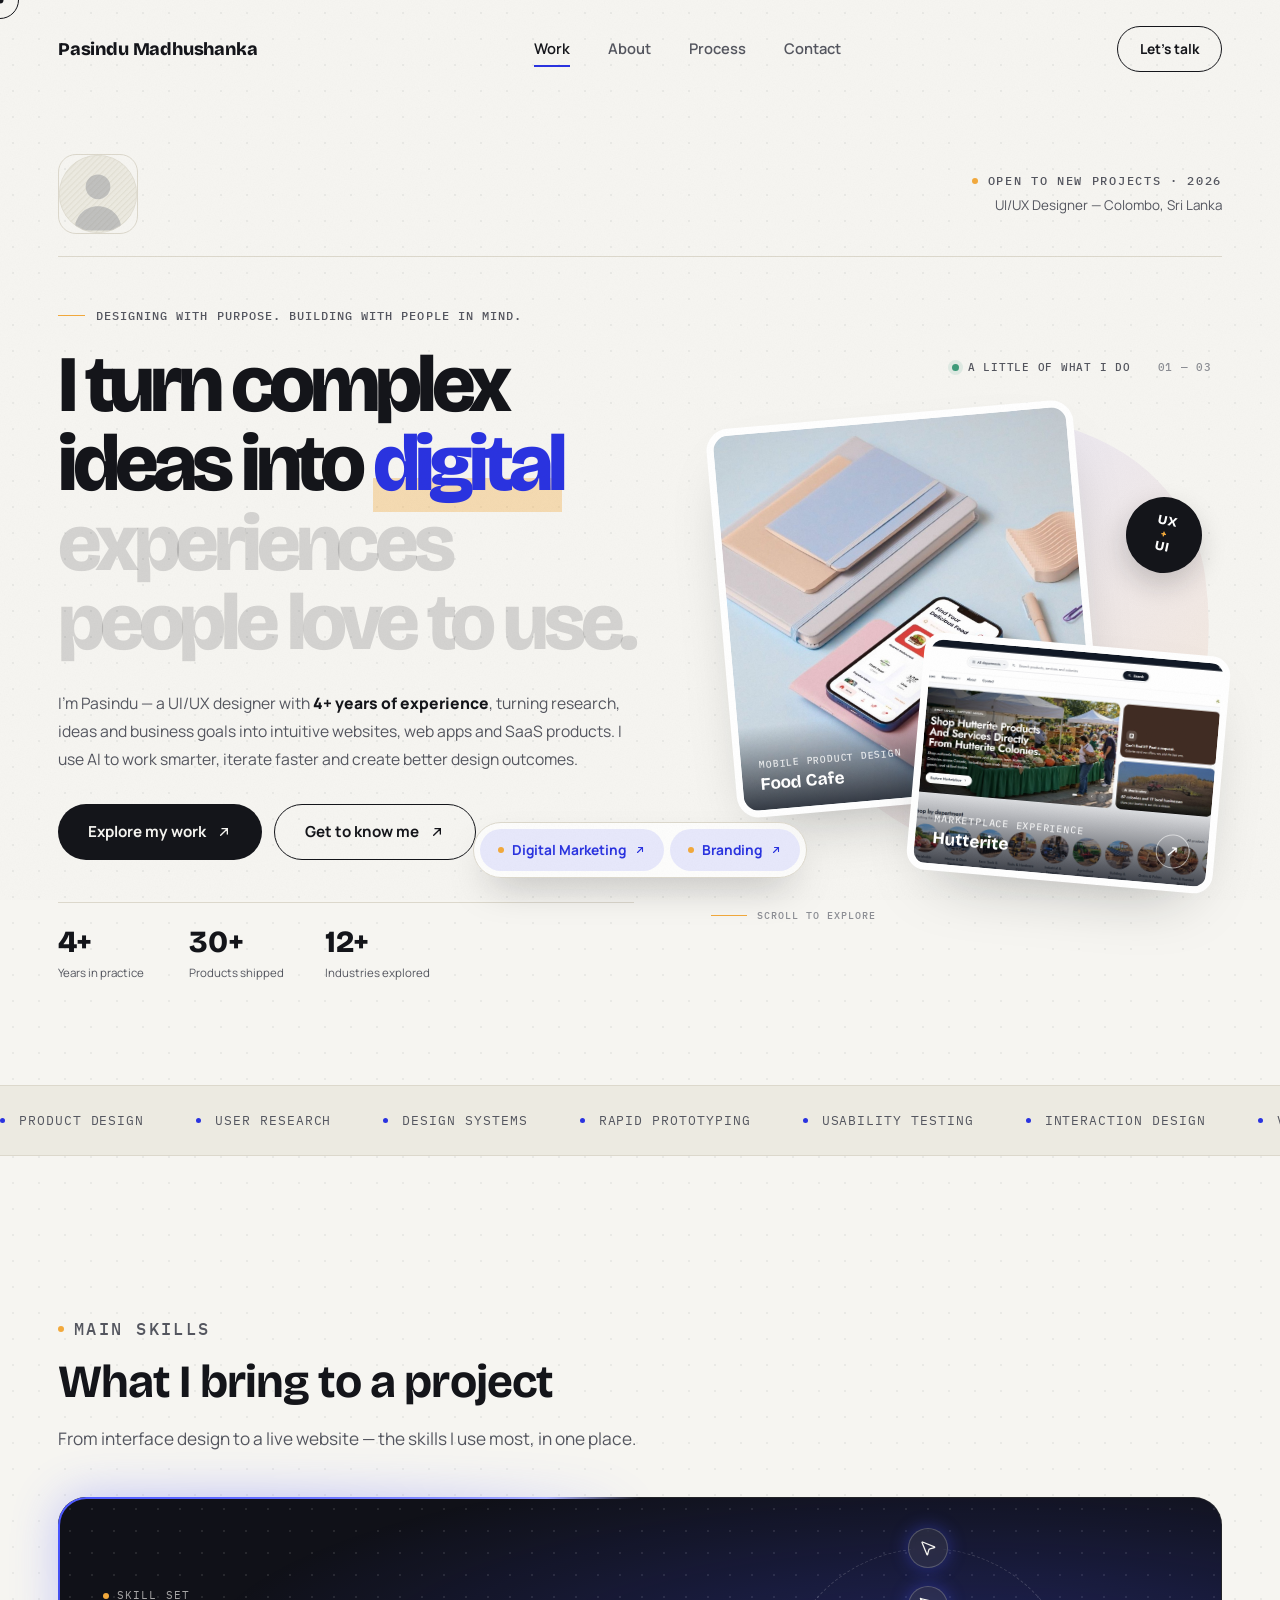
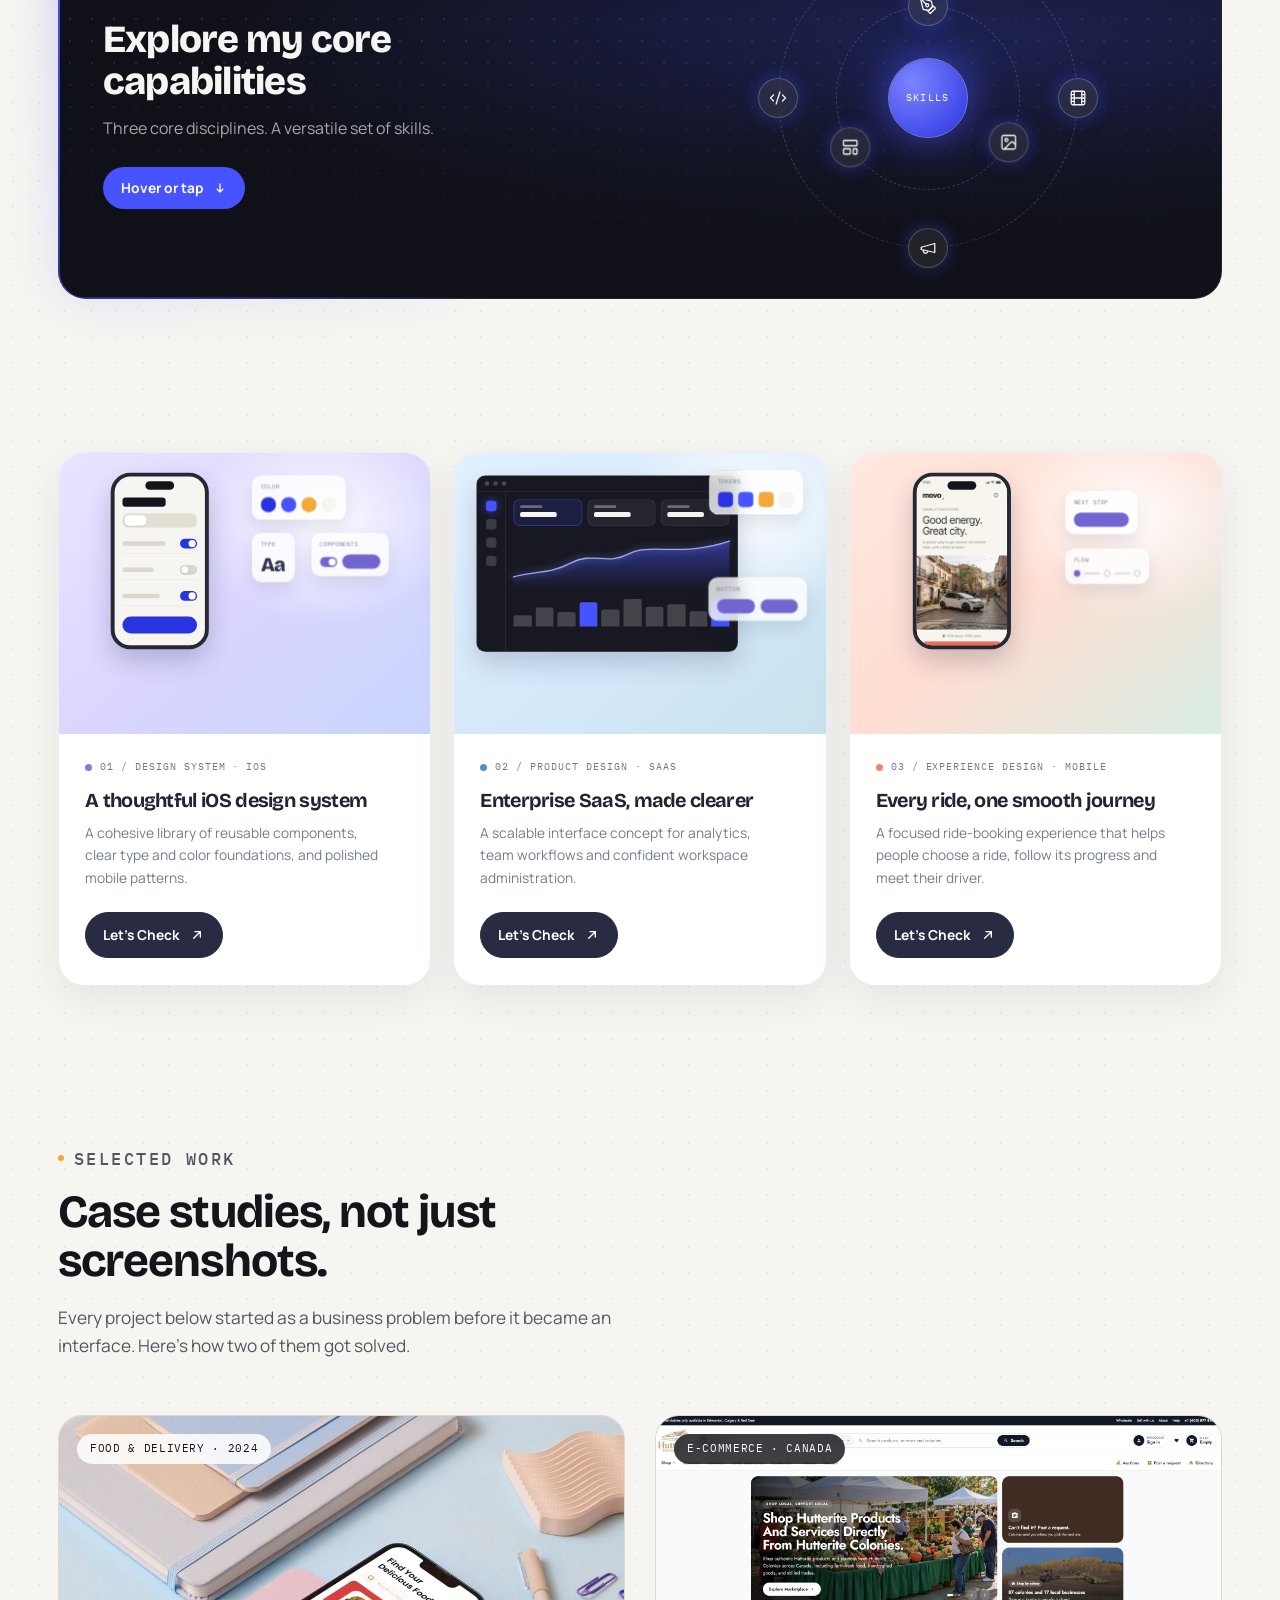
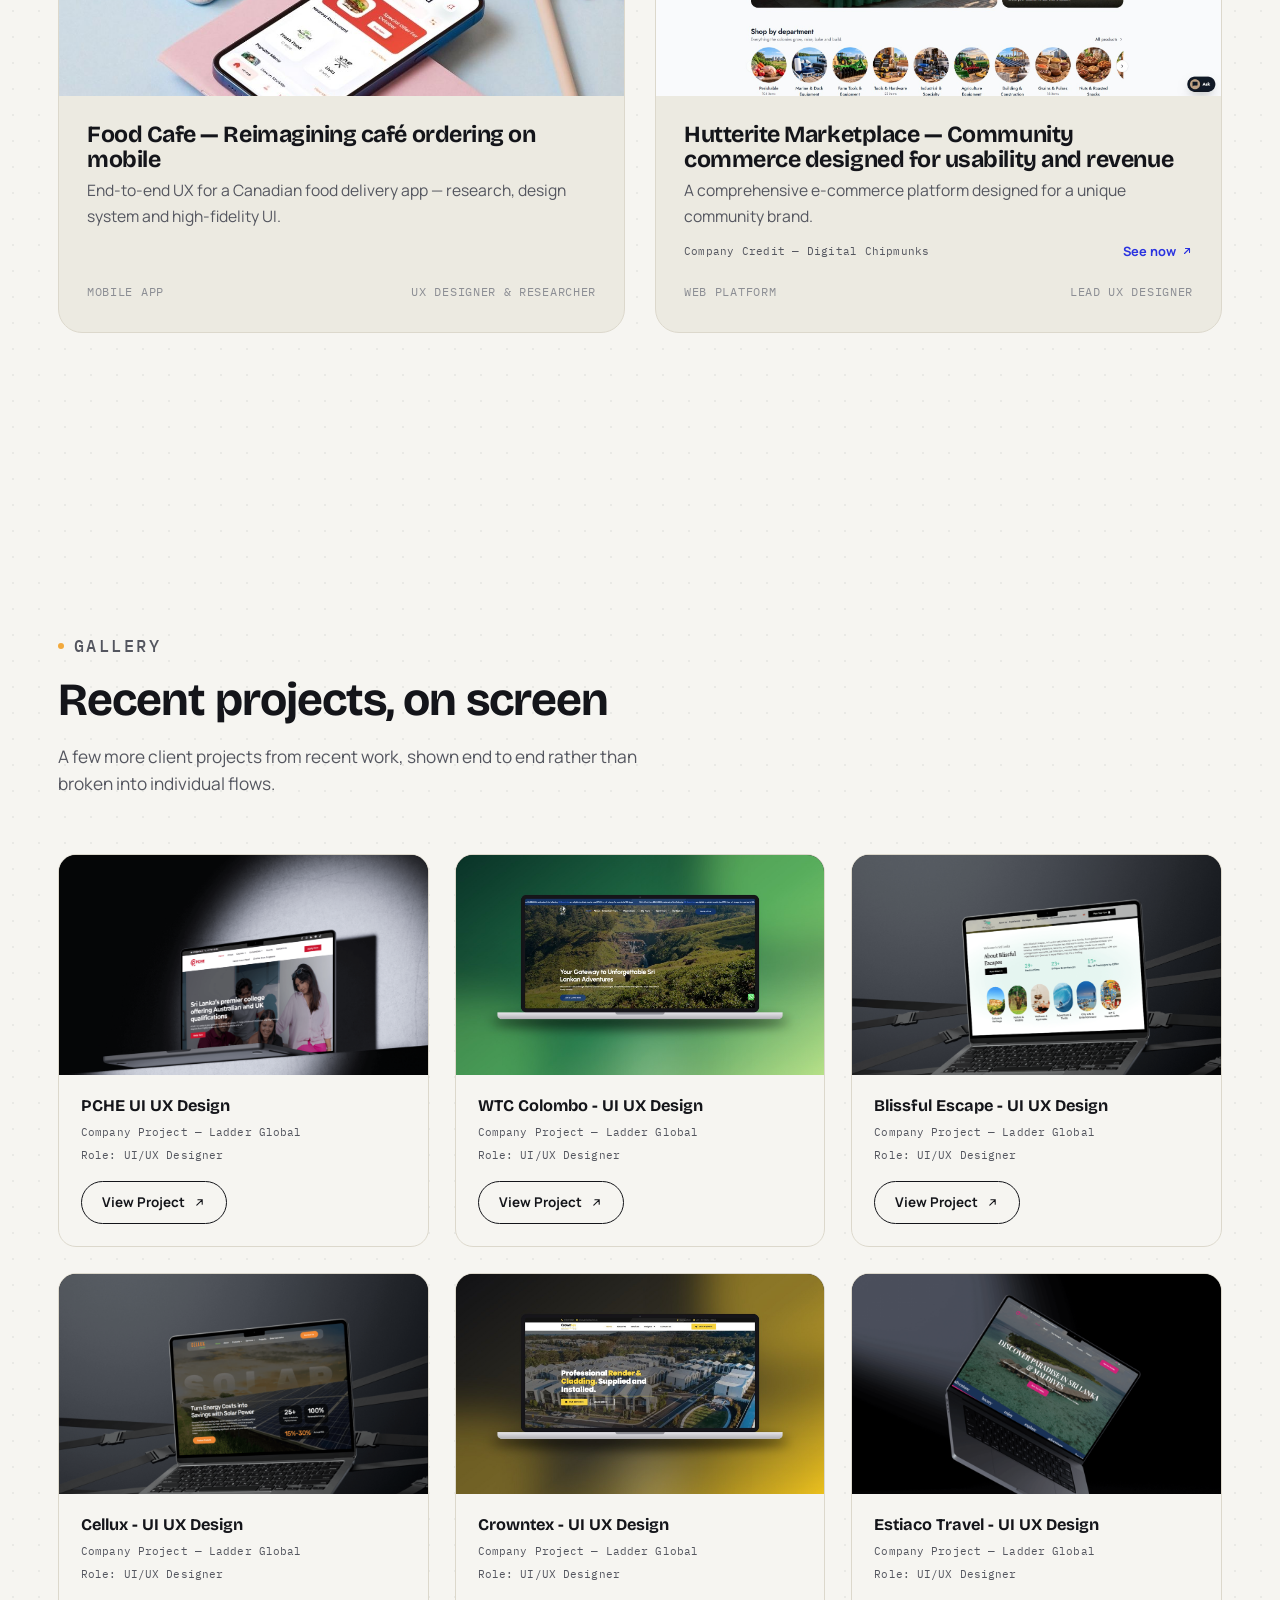
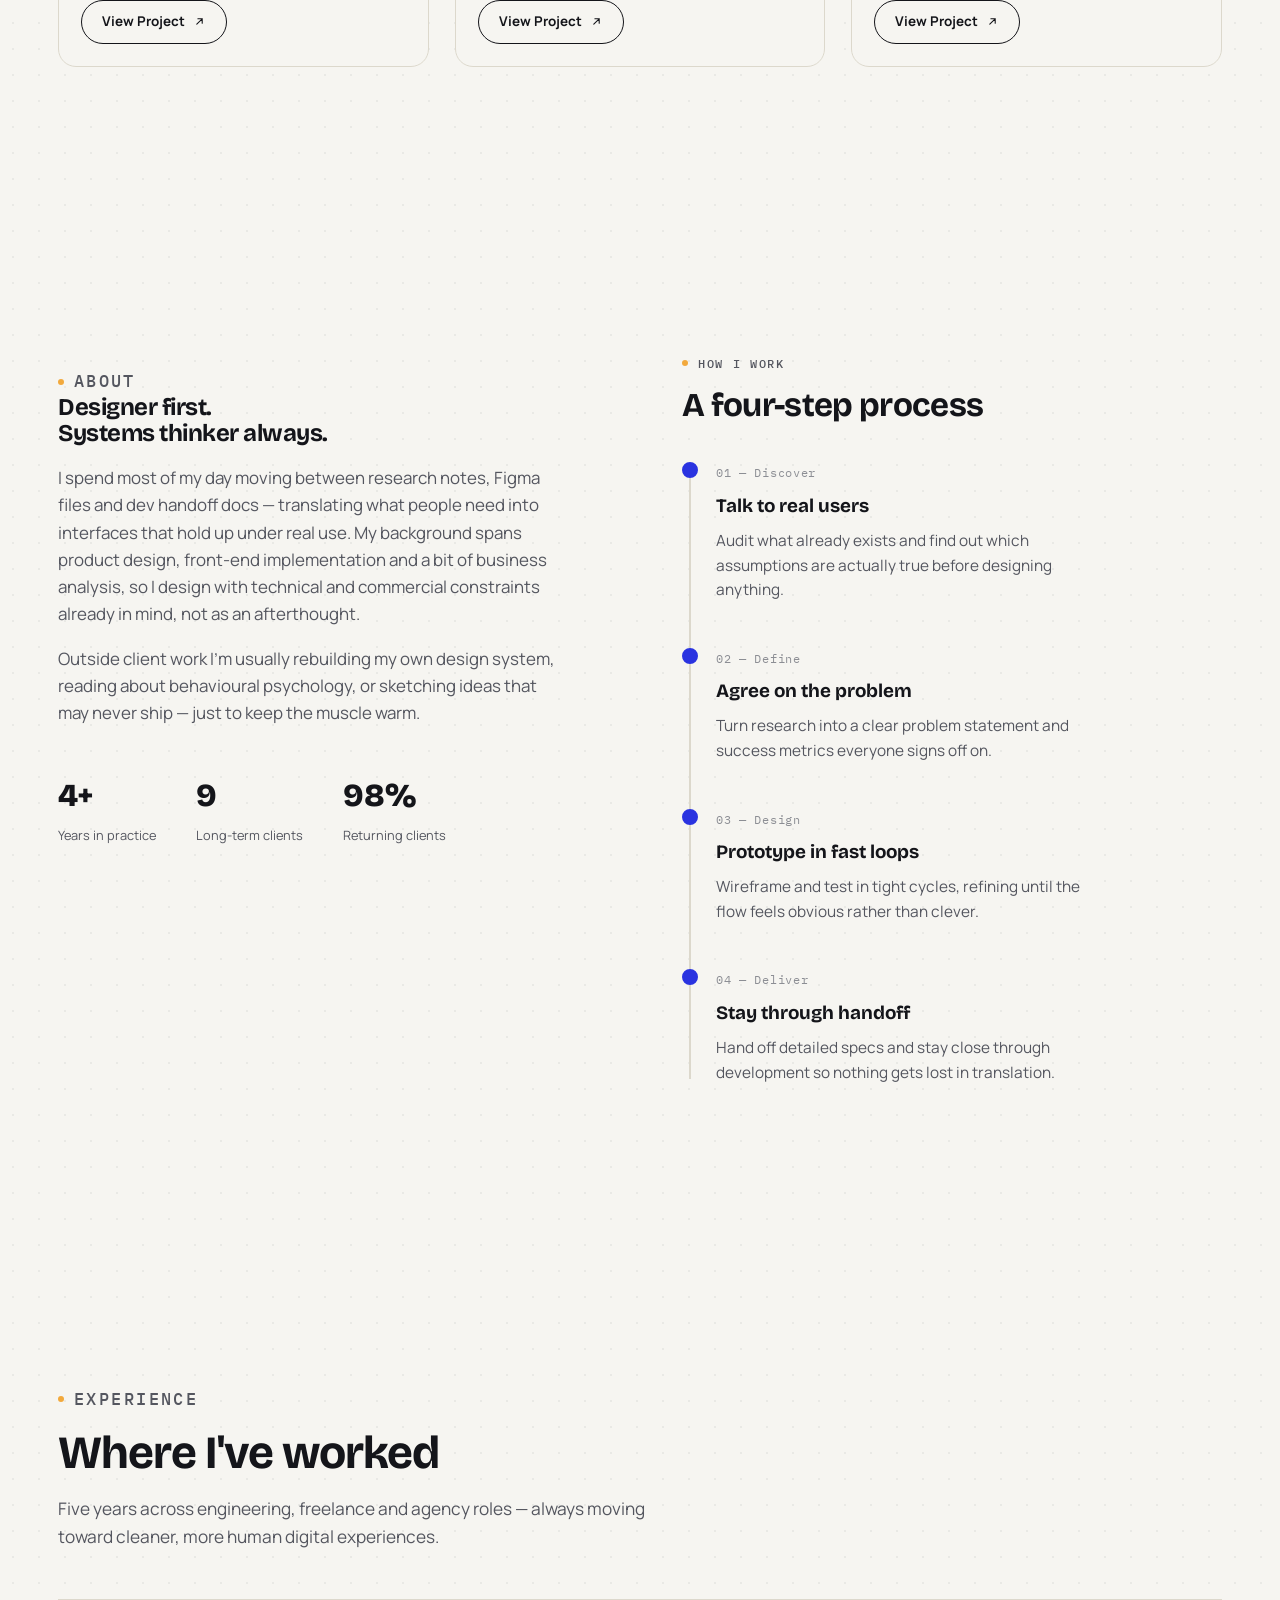
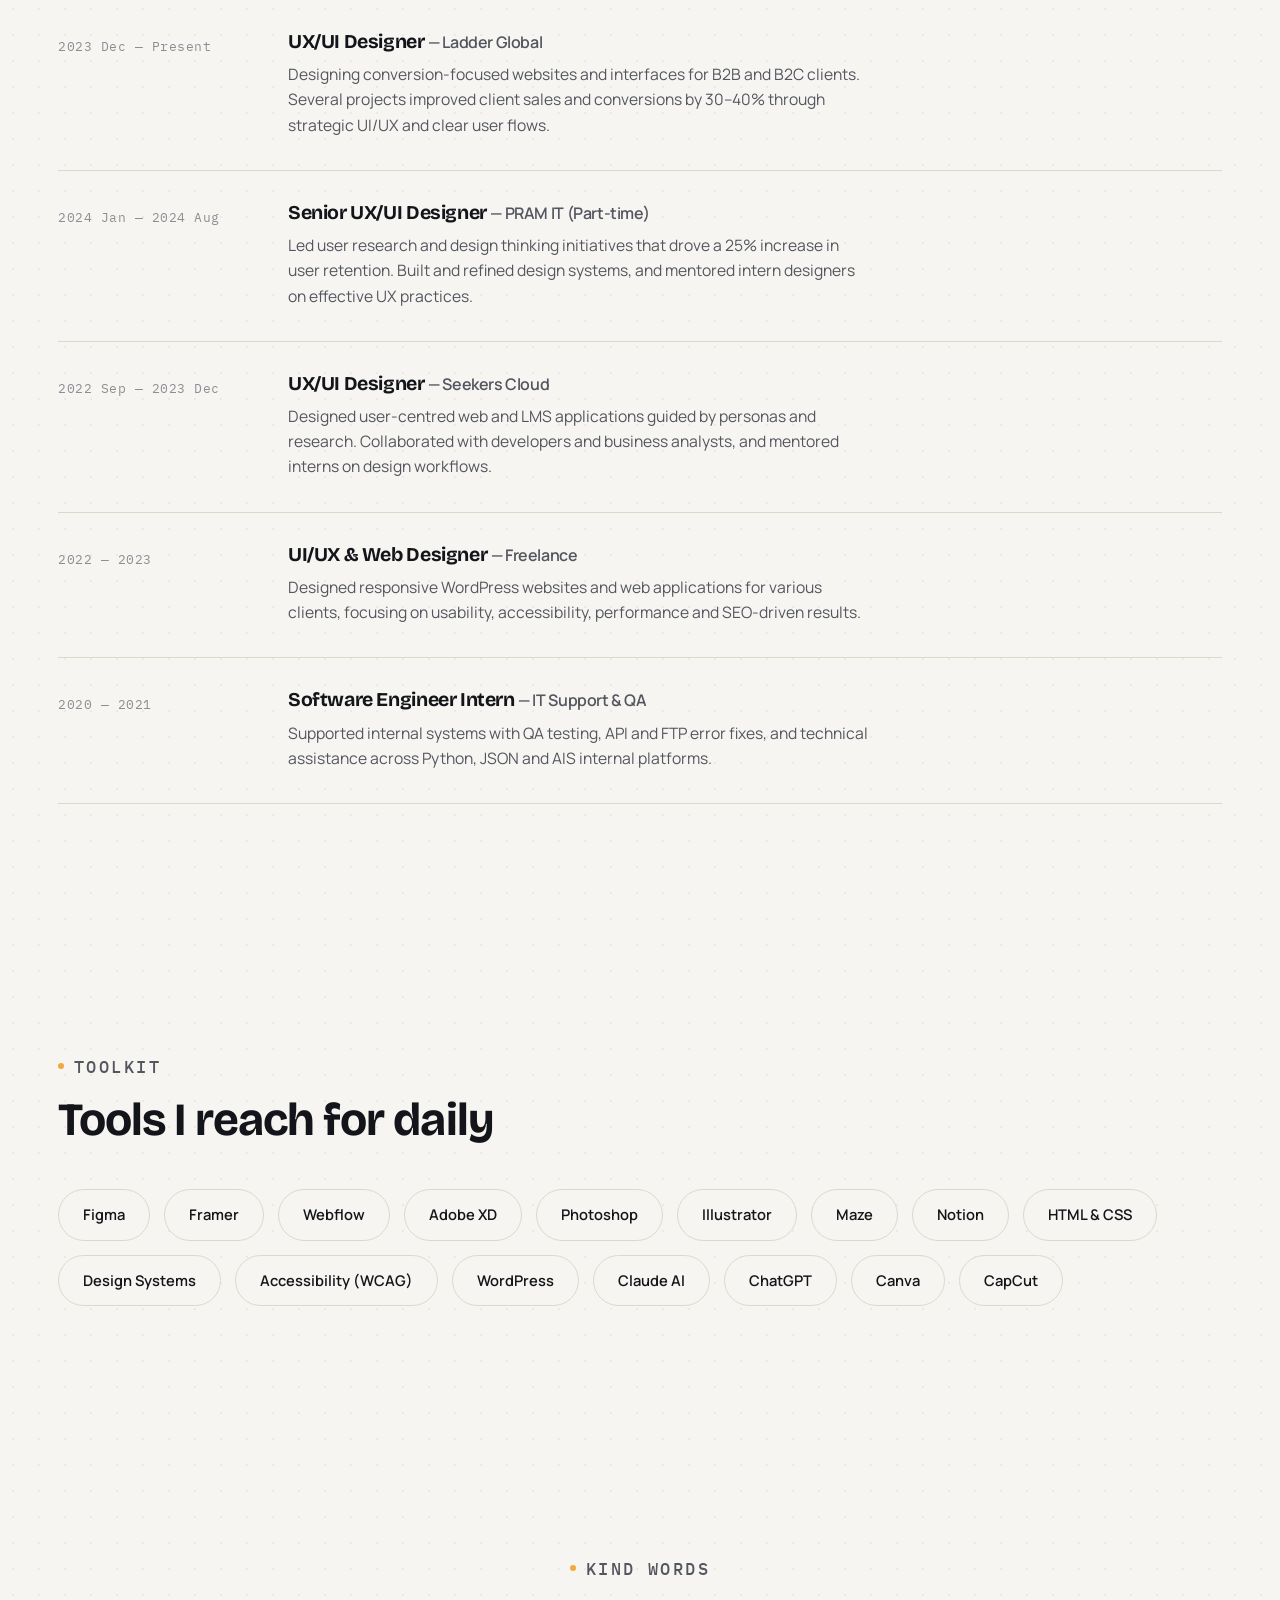
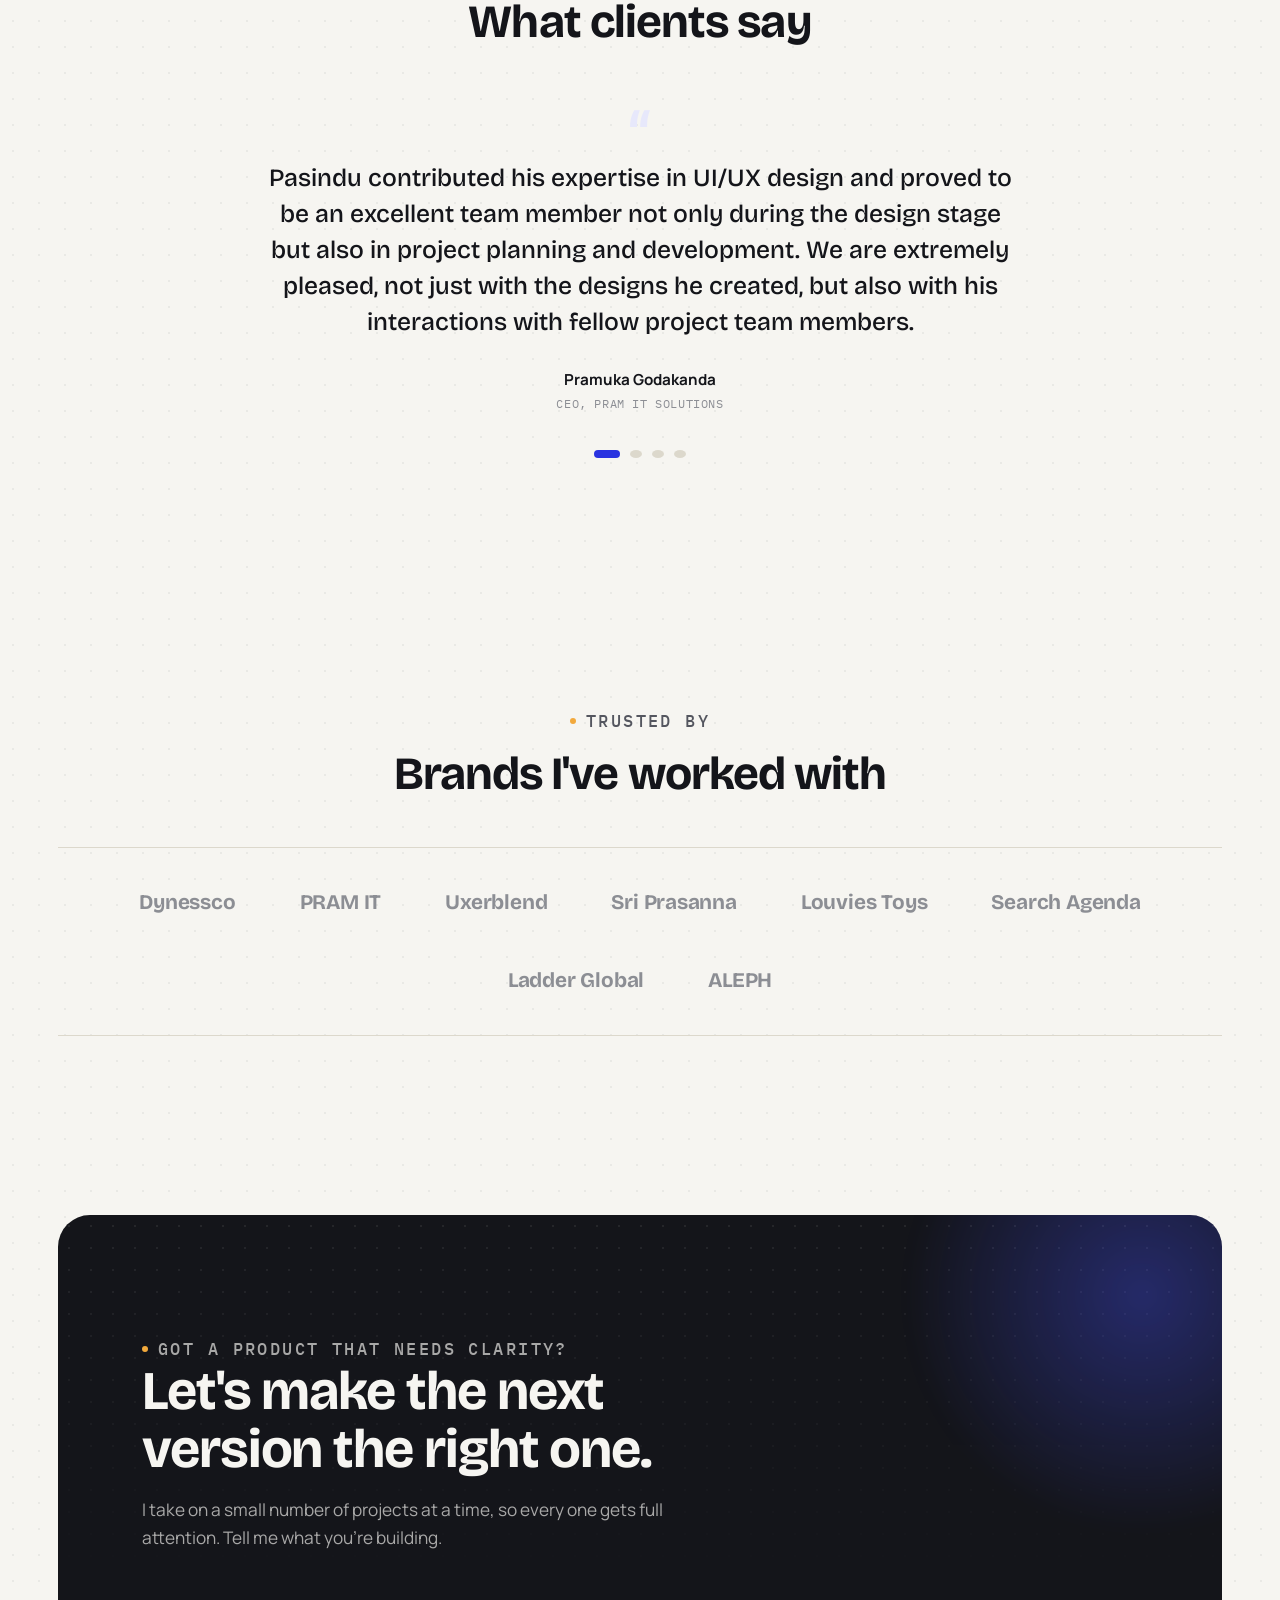
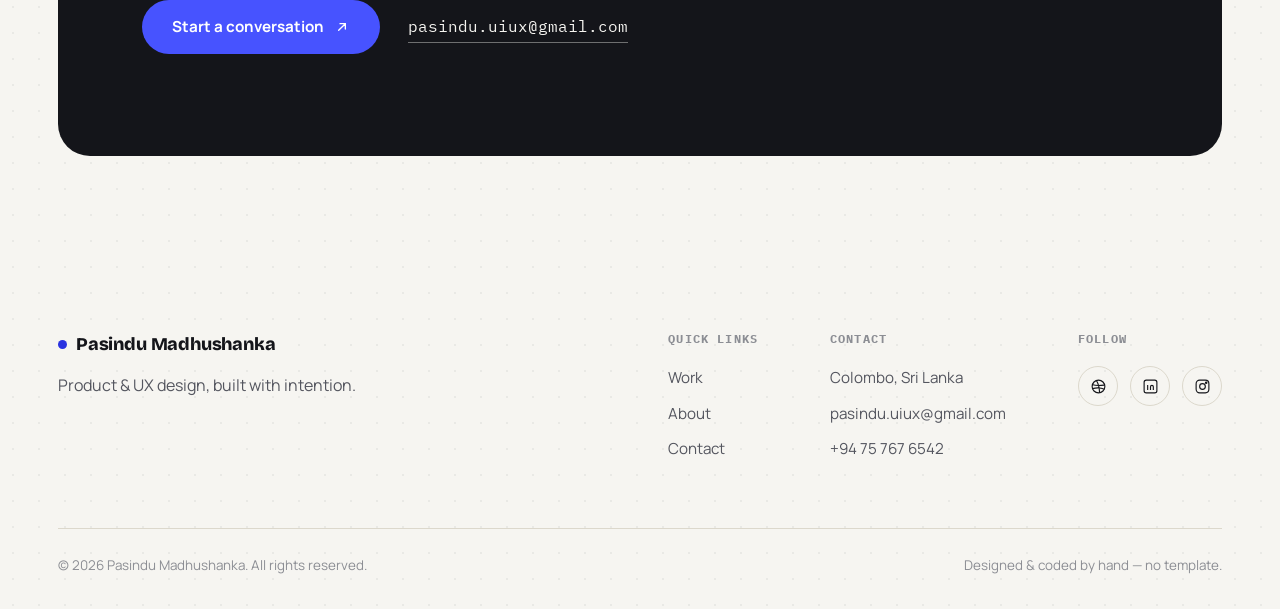
==== commit cb0c6c61: "Add files via upload" ====
--- a/index.html
+++ b/index.html
@@ -47,9 +47,8 @@
 <main id="main">
 
   <!-- HERO -->
-  <section class="hero">
-    <div class="container">
-
+  <section class="hero hero--editorial">
+    <div class="container">
       <div class="hero-identity" data-reveal>
         <div class="hero-id-photo">
           <img src="profile-placeholder.svg" alt="Pasindu Madhushanka">
@@ -60,26 +59,40 @@
         </div>
       </div>
 
-      <p class="hero-intro" data-reveal data-delay="60"><span class="hw">Designing </span><span class="hw">clarity </span><span class="hw">into </span><span class="hw">complex </span><span class="hw">products </span><span class="hw">— </span><span class="hw">with </span><span class="hw">4+ </span><span class="hw">years </span><span class="hw">of </span><span class="hw hw-highlight">UI/UX </span><span class="hw hw-highlight">experience </span><span class="hw">turning </span><span class="hw">ideas, </span><span class="hw">research, </span><span class="hw">and </span><span class="hw">business </span><span class="hw">goals </span><span class="hw">into </span><span class="hw">intuitive </span><span class="hw">experiences </span><span class="hw">across </span><span class="hw">websites, </span><span class="hw">web </span><span class="hw">apps, </span><span class="hw">and </span><span class="hw">SaaS, </span><span class="hw">while </span><span class="hw">using </span><span class="hw">AI </span><span class="hw">to </span><span class="hw">work </span><span class="hw">smarter, </span><span class="hw">iterate </span><span class="hw">faster, </span><span class="hw">and </span><span class="hw">create </span><span class="hw">better </span><span class="hw">design </span><span class="hw">outcomes.</span></p>
-
-      <div class="hero-bottom" data-reveal data-delay="100">
-        <div class="hero-actions">
-          <a class="btn btn-primary magnetic" href="#work" data-cursor="Scroll">
-            View my work
-            <svg viewBox="0 0 24 24" fill="none" stroke="currentColor" stroke-width="2" stroke-linecap="round"><path d="M7 17 17 7M9 7h8v8"/></svg>
+      <div class="hero-editorial-grid">
+        <div class="hero-editorial-copy">
+          <p class="hero-kicker" data-reveal><span class="hero-kicker-line"></span>Designing with purpose. Building with people in mind.</p>
+          <h1 class="hero-intro" data-reveal data-delay="70" aria-label="I turn complex ideas into digital experiences people love to use.">
+            <span class="hw">I turn </span><span class="hw">complex </span><span class="hw">ideas </span><span class="hw">into </span><span class="hw hw-highlight">digital </span><span class="hw hw-highlight">experiences </span><span class="hw">people </span><span class="hw">love </span><span class="hw">to </span><span class="hw">use.</span>
+          </h1>
+          <p class="hero-support" data-reveal data-delay="120">I’m Pasindu — a UI/UX designer with <strong>4+ years of experience</strong>, turning research, ideas and business goals into intuitive websites, web apps and SaaS products. I use AI to work smarter, iterate faster and create better design outcomes.</p>
+          <div class="hero-bottom" data-reveal data-delay="170">
+            <div class="hero-actions">
+              <a class="btn btn-primary magnetic" href="#work" data-cursor="Explore work">Explore my work <svg viewBox="0 0 24 24" fill="none" stroke="currentColor" stroke-width="2" stroke-linecap="round"><path d="M7 17 17 7M9 7h8v8"/></svg></a>
+              <a class="btn btn-outline" href="#about">Get to know me <svg viewBox="0 0 24 24" fill="none" stroke="currentColor" stroke-width="2" stroke-linecap="round"><path d="M7 17 17 7M9 7h8v8"/></svg></a>
+            </div>
+          </div>
+          <div class="hero-stats hero-stats--editorial" data-reveal data-delay="220">
+            <div class="stat"><strong data-count="4" data-suffix="+">0</strong><span>Years in practice</span></div>
+            <div class="stat"><strong data-count="30" data-suffix="+">0</strong><span>Products shipped</span></div>
+            <div class="stat"><strong data-count="12" data-suffix="+">0</strong><span>Industries explored</span></div>
+          </div>
+        </div>
+
+        <div class="hero-editorial-visual" data-reveal data-delay="140" aria-label="Selected product design work">
+          <div class="hero-visual-note"><span class="hero-note-dot"></span> A little of what I do <span class="hero-note-index">01 — 03</span></div>
+          <a class="hero-project hero-project--food" href="food-cafe-case-study.html" aria-label="Explore Food Cafe case study">
+            <img src="Food__2_.jpg" alt="Food Cafe mobile app interface presentation">
+            <span class="hero-project-caption"><span><small>Mobile product design</small><strong>Food Cafe</strong></span><i>↗</i></span>
           </a>
-          <a class="btn btn-outline" href="#" download>
-            Download CV
-            <svg viewBox="0 0 24 24" fill="none" stroke="currentColor" stroke-width="2" stroke-linecap="round"><path d="M12 4v11m0 0-4-4m4 4 4-4M5 20h14"/></svg>
+          <a class="hero-project hero-project--market" href="hutterite-case-study.html" aria-label="Explore Hutterite Marketplace case study">
+            <img src="Hutterite_Marketplace.jpg" alt="Hutterite Marketplace web experience">
+            <span class="hero-project-caption"><span><small>Marketplace experience</small><strong>Hutterite</strong></span><i>↗</i></span>
           </a>
-        </div>
-        <div class="hero-stats">
-          <div class="stat"><strong data-count="4" data-suffix="+">0</strong><span>Years in practice</span></div>
-          <div class="stat"><strong data-count="30" data-suffix="+">0</strong><span>Products shipped</span></div>
-          <div class="stat"><strong data-count="12" data-suffix="+">0</strong><span>Industries explored</span></div>
-        </div>
-      </div>
-
+          <div class="hero-visual-stamp"><span>UX</span><span>+</span><span>UI</span></div>
+          <div class="hero-scroll-cue"><span class="hero-scroll-line"></span><span>Scroll to explore</span></div>
+        </div>
+      </div>
     </div>
   </section>
 
--- a/styles.css
+++ b/styles.css
@@ -1635,3 +1635,48 @@
 @media(prefers-reduced-motion:reduce){
   .feature-cards .neon-card,.feature-cards .neon-inner,.feature-cards .btn-on-dark{ transition:none; }
 }
+
+/* ---------- editorial portfolio hero refresh ---------- */
+.hero--editorial{padding-top:clamp(112px,13vw,154px);padding-bottom:clamp(64px,8vw,104px);overflow:hidden}
+.hero--editorial .hero-identity{margin-bottom:clamp(34px,4vw,52px);padding-bottom:22px}
+.hero-editorial-grid{display:grid;grid-template-columns:minmax(0,1.06fr) minmax(360px,.94fr);gap:clamp(38px,6vw,88px);align-items:center}
+.hero-editorial-copy{position:relative;z-index:2}
+.hero-kicker{display:flex;align-items:center;gap:11px;margin-bottom:23px;color:var(--ink-2);font:500 .72rem 'IBM Plex Mono',monospace;letter-spacing:.09em;text-transform:uppercase}
+.hero-kicker-line{width:27px;height:1px;background:var(--amber)}
+.hero--editorial .hero-intro{max-width:780px;margin:0 0 26px;font-family:'Bricolage Grotesque',sans-serif;font-size:clamp(3.1rem,6.25vw,6.2rem);font-weight:800;line-height:.99;letter-spacing:-.065em;color:rgba(20,21,26,.15);}
+.hero--editorial .hw{display:inline;transition:color .42s ease,background-color .42s ease}
+.hero--editorial .hw.lit{color:var(--ink)}
+.hero--editorial .hw-highlight.lit{color:var(--cobalt);background:linear-gradient(transparent 65%,rgba(242,169,60,.35) 65%);border-radius:0;padding:0;margin:0;box-decoration-break:clone;-webkit-box-decoration-break:clone}
+.hero-support{max-width:570px;color:var(--ink-2);font-size:clamp(.98rem,1.2vw,1.08rem);line-height:1.8}
+.hero-support strong{color:var(--ink);font-weight:800}
+.hero--editorial .hero-bottom{margin-top:30px}
+.hero--editorial .hero-actions{gap:12px}
+.hero--editorial .hero-stats--editorial{display:flex;gap:clamp(24px,3.2vw,46px);margin-top:42px;padding-top:22px;border-top:1px solid var(--line);flex-wrap:wrap}
+.hero--editorial .hero-stats--editorial .stat{min-width:90px}
+.hero--editorial .hero-stats--editorial .stat strong{font-size:clamp(1.55rem,2.4vw,2rem);line-height:1.1}
+.hero--editorial .hero-stats--editorial .stat span{display:block;margin-top:5px;font-size:.72rem;color:var(--ink-2)}
+.hero-editorial-visual{position:relative;min-height:570px;isolation:isolate}
+.hero-editorial-visual:before{content:"";position:absolute;z-index:-1;width:82%;height:78%;right:2%;top:10%;border-radius:48% 52% 42% 58% / 50% 42% 58% 50%;background:linear-gradient(145deg,#e9e9fb 0%,#f5e8d9 100%);transform:rotate(-8deg)}
+.hero-visual-note{position:absolute;top:0;right:2%;display:flex;align-items:center;gap:9px;color:var(--ink-2);font:500 .67rem 'IBM Plex Mono',monospace;letter-spacing:.07em;text-transform:uppercase}
+.hero-note-dot{width:7px;height:7px;border-radius:50%;background:#3d9b79;box-shadow:0 0 0 4px rgba(61,155,121,.12)}
+.hero-note-index{margin-left:18px;color:var(--ink-3)}
+.hero-project{position:absolute;display:block;overflow:hidden;border:7px solid rgba(255,255,255,.88);background:#fff;box-shadow:0 28px 65px -32px rgba(20,21,26,.36);transition:transform .65s cubic-bezier(.16,.84,.44,1),box-shadow .45s ease}
+.hero-project img{width:100%;height:100%;object-fit:cover;display:block;transition:transform .8s ease}
+.hero-project:hover{box-shadow:0 35px 75px -28px rgba(20,21,26,.42)}
+.hero-project:hover img{transform:scale(1.045)}
+.hero-project--food{width:72%;height:390px;top:54px;left:2%;border-radius:22px;transform:rotate(-5deg)}
+.hero-project--food:hover{transform:rotate(-2deg) translateY(-7px)}
+.hero-project--market{width:60%;height:238px;right:0;bottom:48px;border-radius:19px;transform:rotate(5deg)}
+.hero-project--market:hover{transform:rotate(2deg) translateY(-7px)}
+.hero-project-caption{position:absolute;left:0;right:0;bottom:0;display:flex;align-items:center;justify-content:space-between;padding:32px 18px 15px;color:#fff;background:linear-gradient(transparent,rgba(12,16,26,.78))}
+.hero-project-caption small{display:block;font:500 .62rem 'IBM Plex Mono',monospace;letter-spacing:.08em;text-transform:uppercase;opacity:.8}
+.hero-project-caption strong{display:block;margin-top:3px;font:700 1.08rem 'Bricolage Grotesque',sans-serif}
+.hero-project-caption i{display:grid;place-items:center;width:34px;height:34px;border:1px solid rgba(255,255,255,.55);border-radius:50%;font-style:normal;font-size:1rem}
+.hero-visual-stamp{position:absolute;right:4%;top:24%;width:76px;height:76px;display:flex;flex-direction:column;align-items:center;justify-content:center;border-radius:50%;background:var(--ink);color:#fff;font:800 .82rem 'Bricolage Grotesque',sans-serif;line-height:1.05;transform:rotate(12deg);box-shadow:0 12px 28px rgba(20,21,26,.2)}
+.hero-visual-stamp span:nth-child(2){color:var(--amber);font-size:.7rem}
+.hero-scroll-cue{position:absolute;left:0;bottom:8px;display:flex;align-items:center;gap:10px;color:var(--ink-3);font:500 .64rem 'IBM Plex Mono',monospace;letter-spacing:.1em;text-transform:uppercase}
+.hero-scroll-line{width:36px;height:1px;background:var(--amber)}
+@media(max-width:1050px){.hero-editorial-grid{grid-template-columns:minmax(0,1fr) minmax(300px,.82fr);gap:28px}.hero-editorial-visual{min-height:500px}.hero-project--food{height:340px}.hero-project--market{height:205px}}
+@media(max-width:760px){.hero--editorial{padding-top:112px}.hero-editorial-grid{grid-template-columns:1fr;gap:34px}.hero--editorial .hero-intro{font-size:clamp(3rem,11vw,5rem);max-width:13ch}.hero-editorial-visual{min-height:450px;max-width:570px;width:100%;margin:0 auto}.hero-project--food{height:315px;width:75%;left:3%}.hero-project--market{height:190px;width:62%;bottom:35px}.hero--editorial .hero-stats--editorial{margin-top:30px}.hero-visual-stamp{right:2%;top:20%;width:65px;height:65px}}
+@media(max-width:480px){.hero--editorial .hero-intro{font-size:clamp(2.75rem,12.5vw,3.8rem)}.hero-kicker{font-size:.61rem;letter-spacing:.04em}.hero--editorial .hero-actions{width:100%;flex-direction:column}.hero--editorial .hero-actions .btn{width:100%;justify-content:center}.hero--editorial .hero-stats--editorial{gap:18px;justify-content:space-between}.hero--editorial .hero-stats--editorial .stat{min-width:0}.hero--editorial .hero-stats--editorial .stat span{font-size:.65rem}.hero-editorial-visual{min-height:365px}.hero-project--food{height:260px;width:78%;top:46px}.hero-project--market{height:155px;width:64%;bottom:28px}.hero-project{border-width:5px}.hero-project-caption{padding:25px 12px 11px}.hero-project-caption strong{font-size:.9rem}.hero-project-caption small{font-size:.52rem}.hero-project-caption i{width:28px;height:28px}.hero-visual-note{font-size:.56rem}.hero-visual-stamp{width:57px;height:57px;font-size:.7rem}.hero-scroll-cue{font-size:.56rem}}
+@media(prefers-reduced-motion:reduce){.hero--editorial .hw{transition:none}.hero-project,.hero-project img{transition:none}}
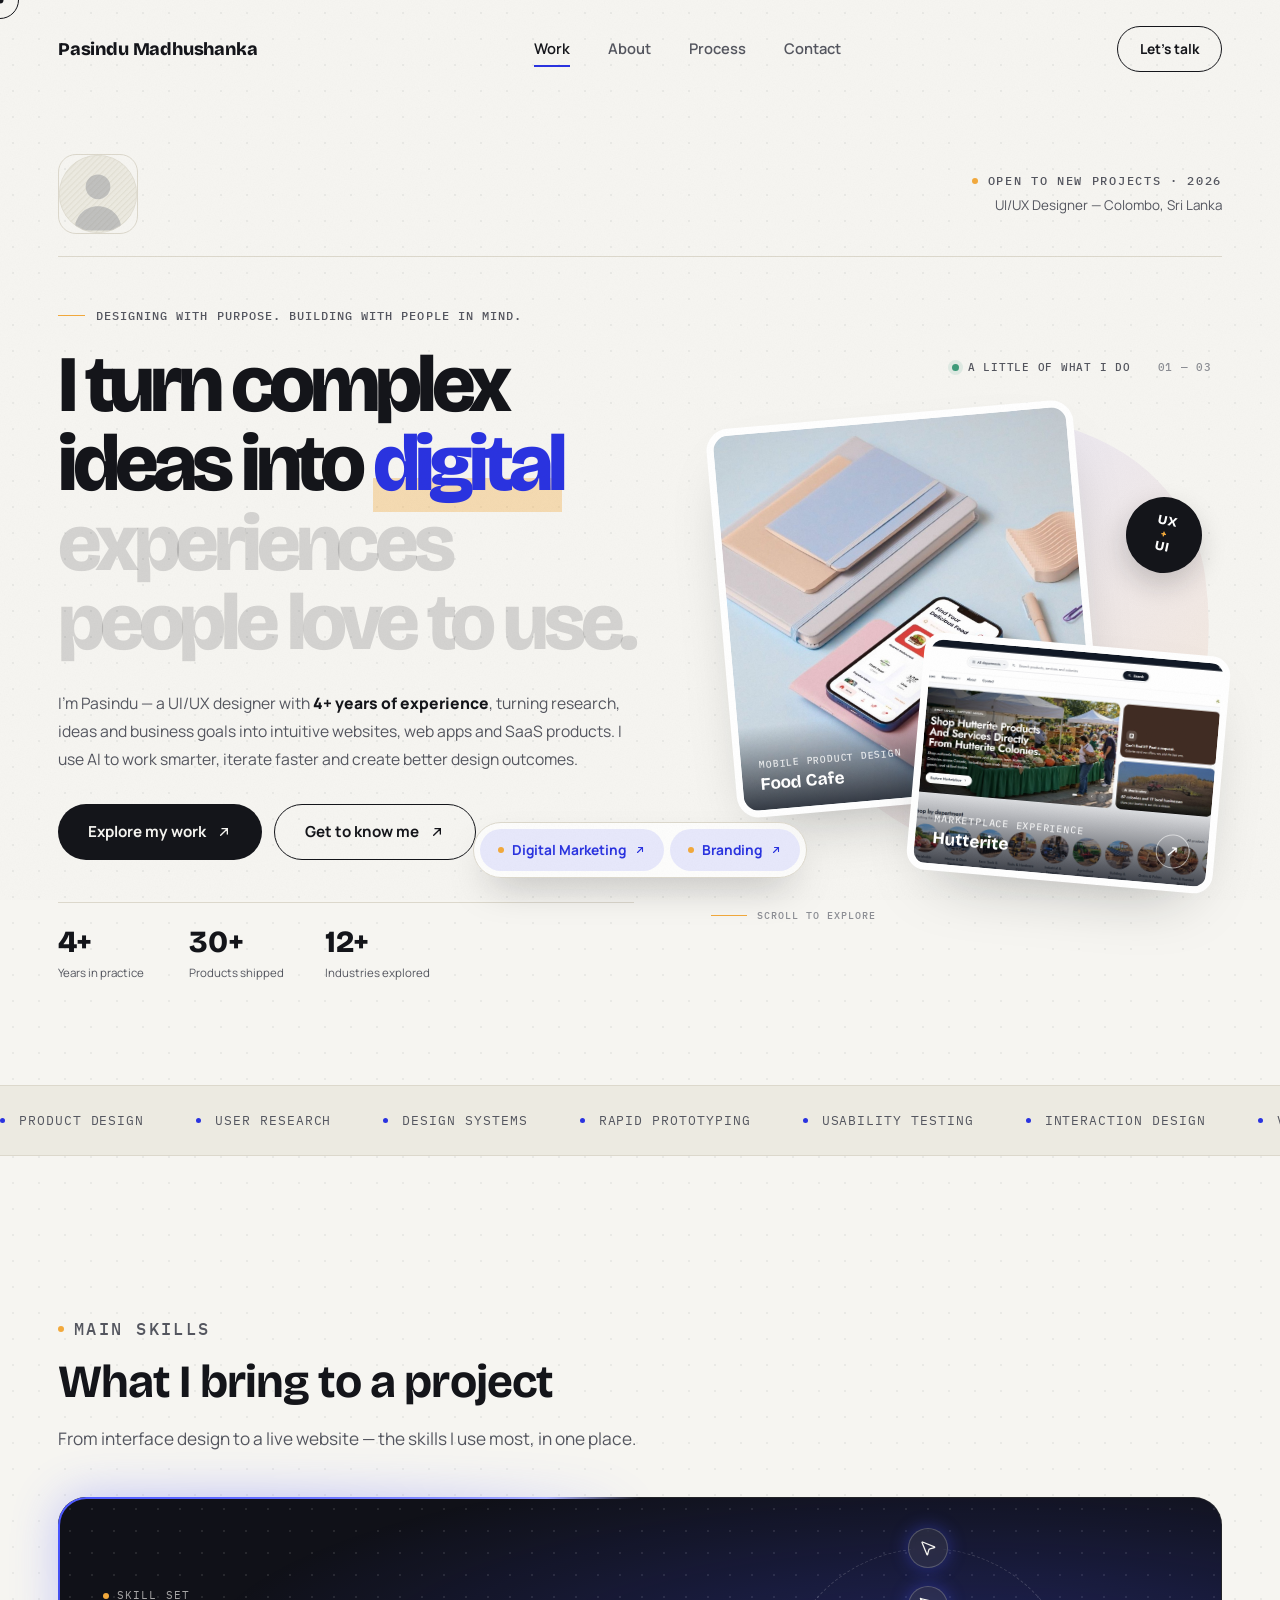
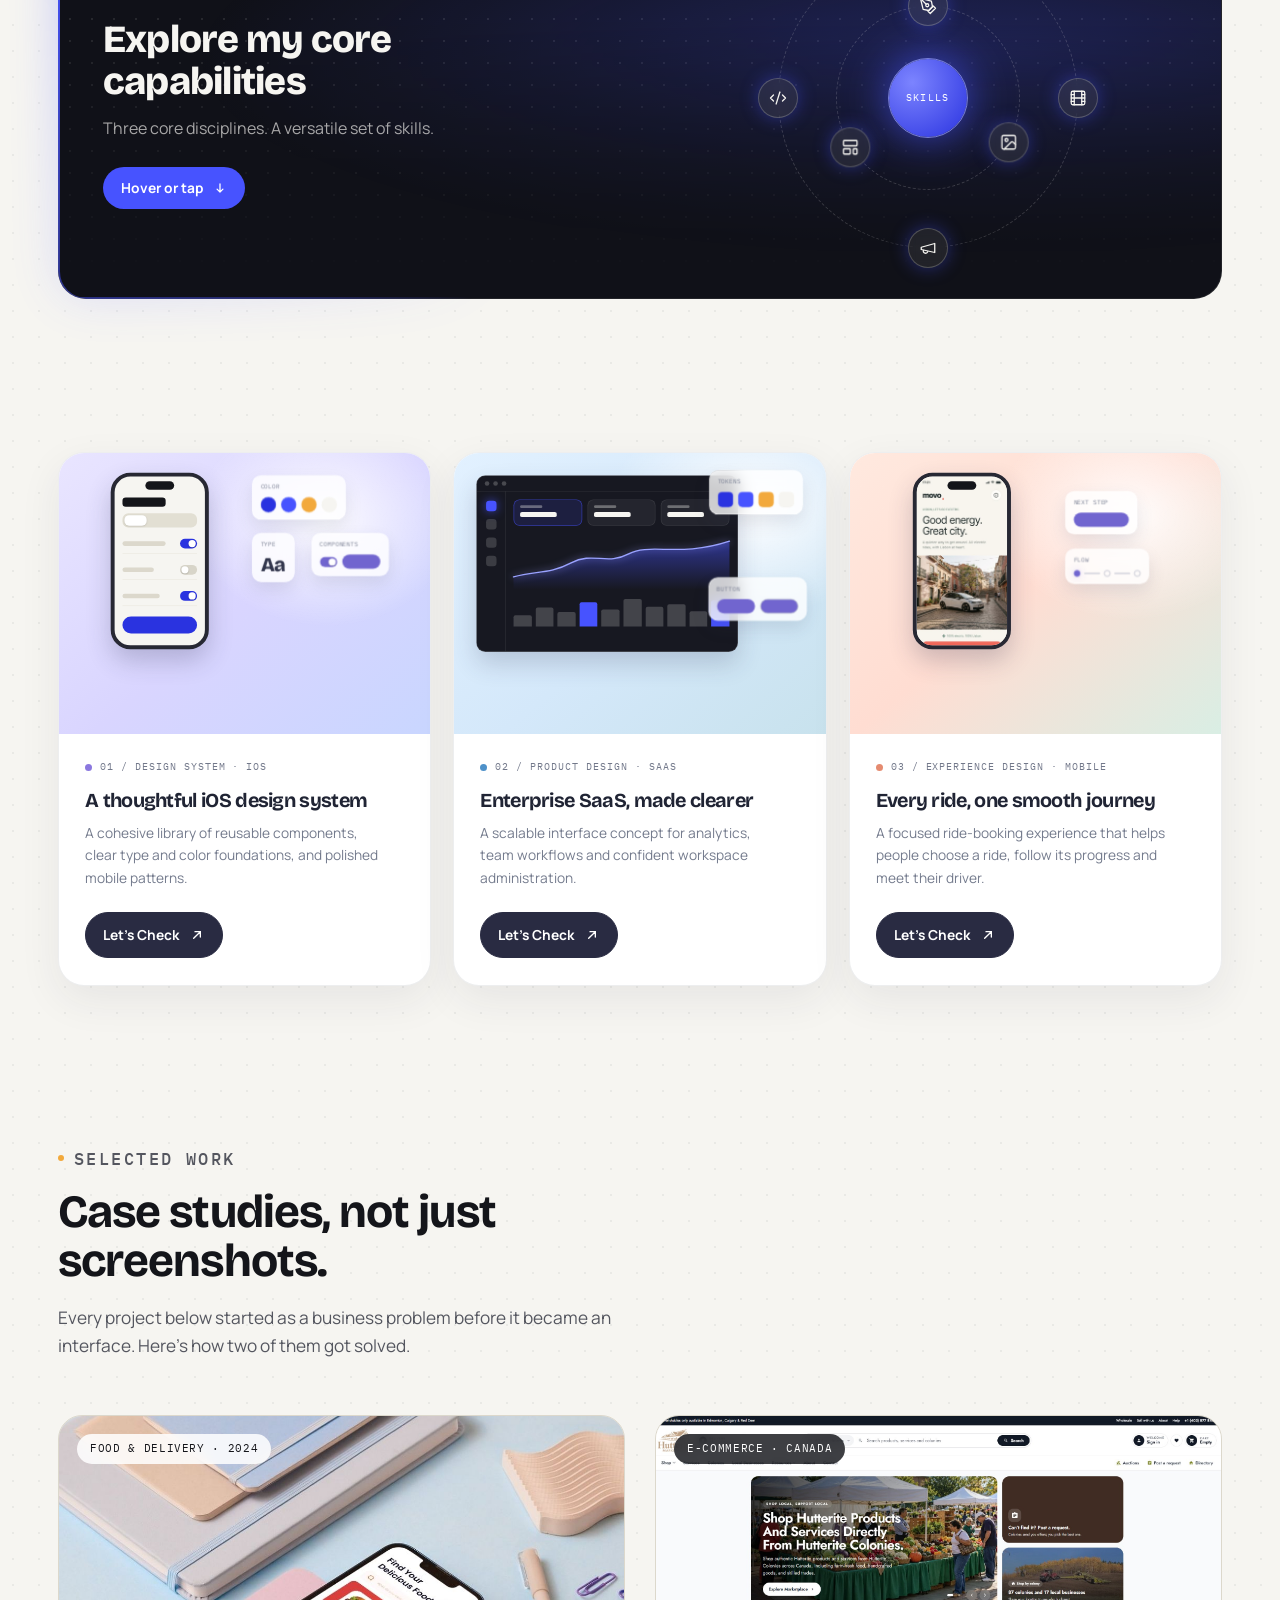
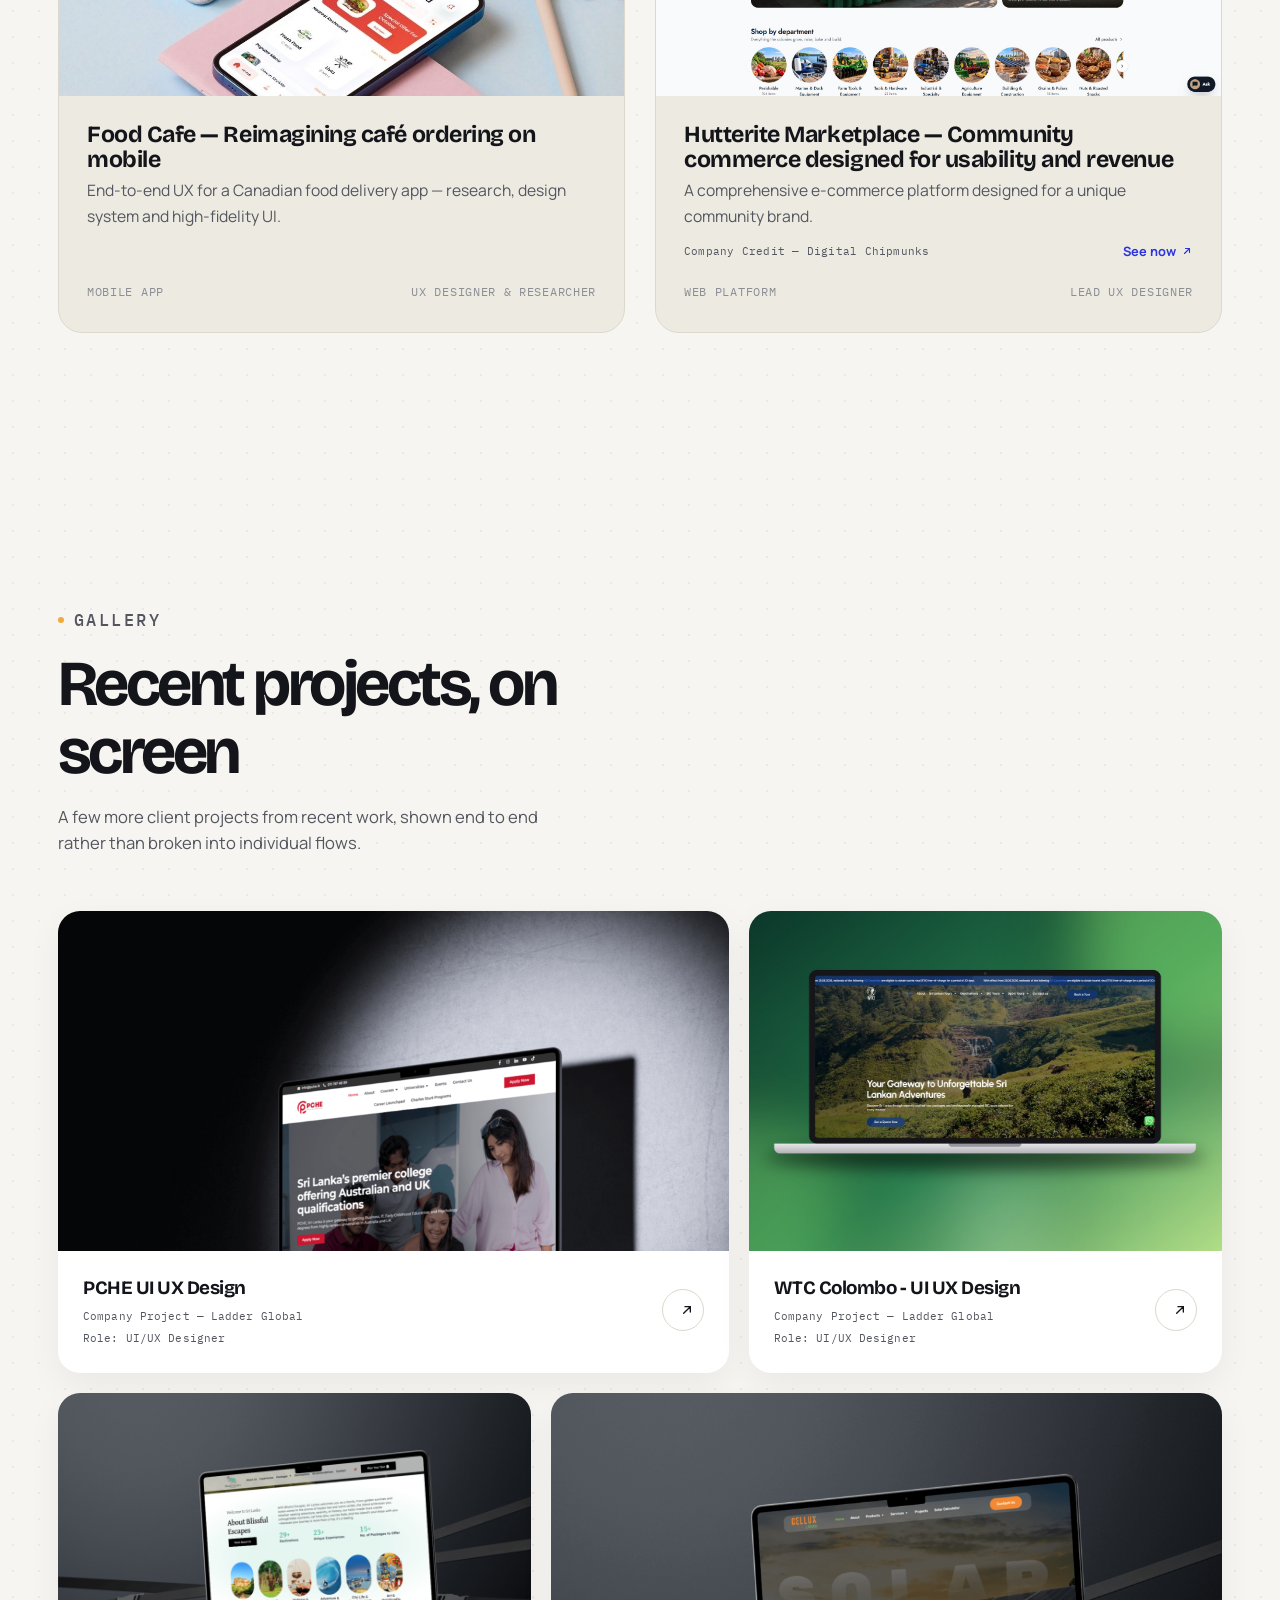
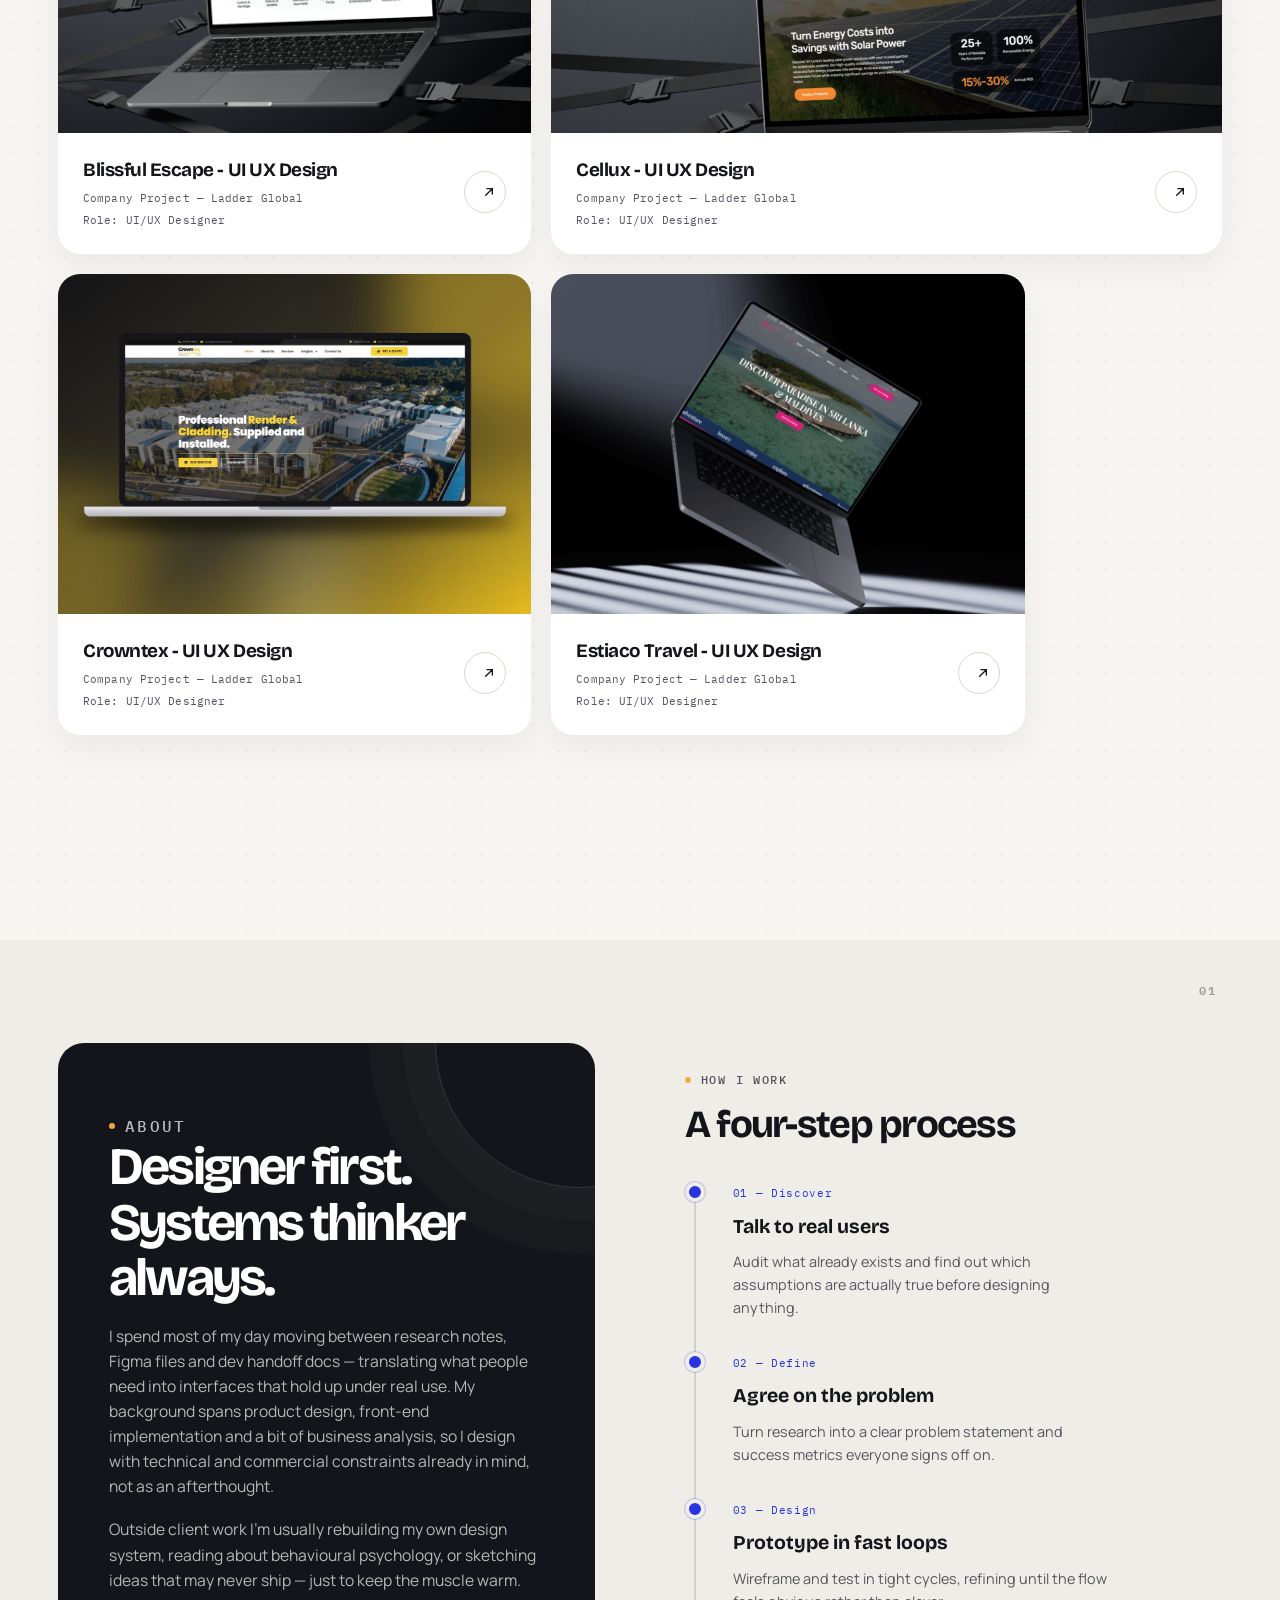
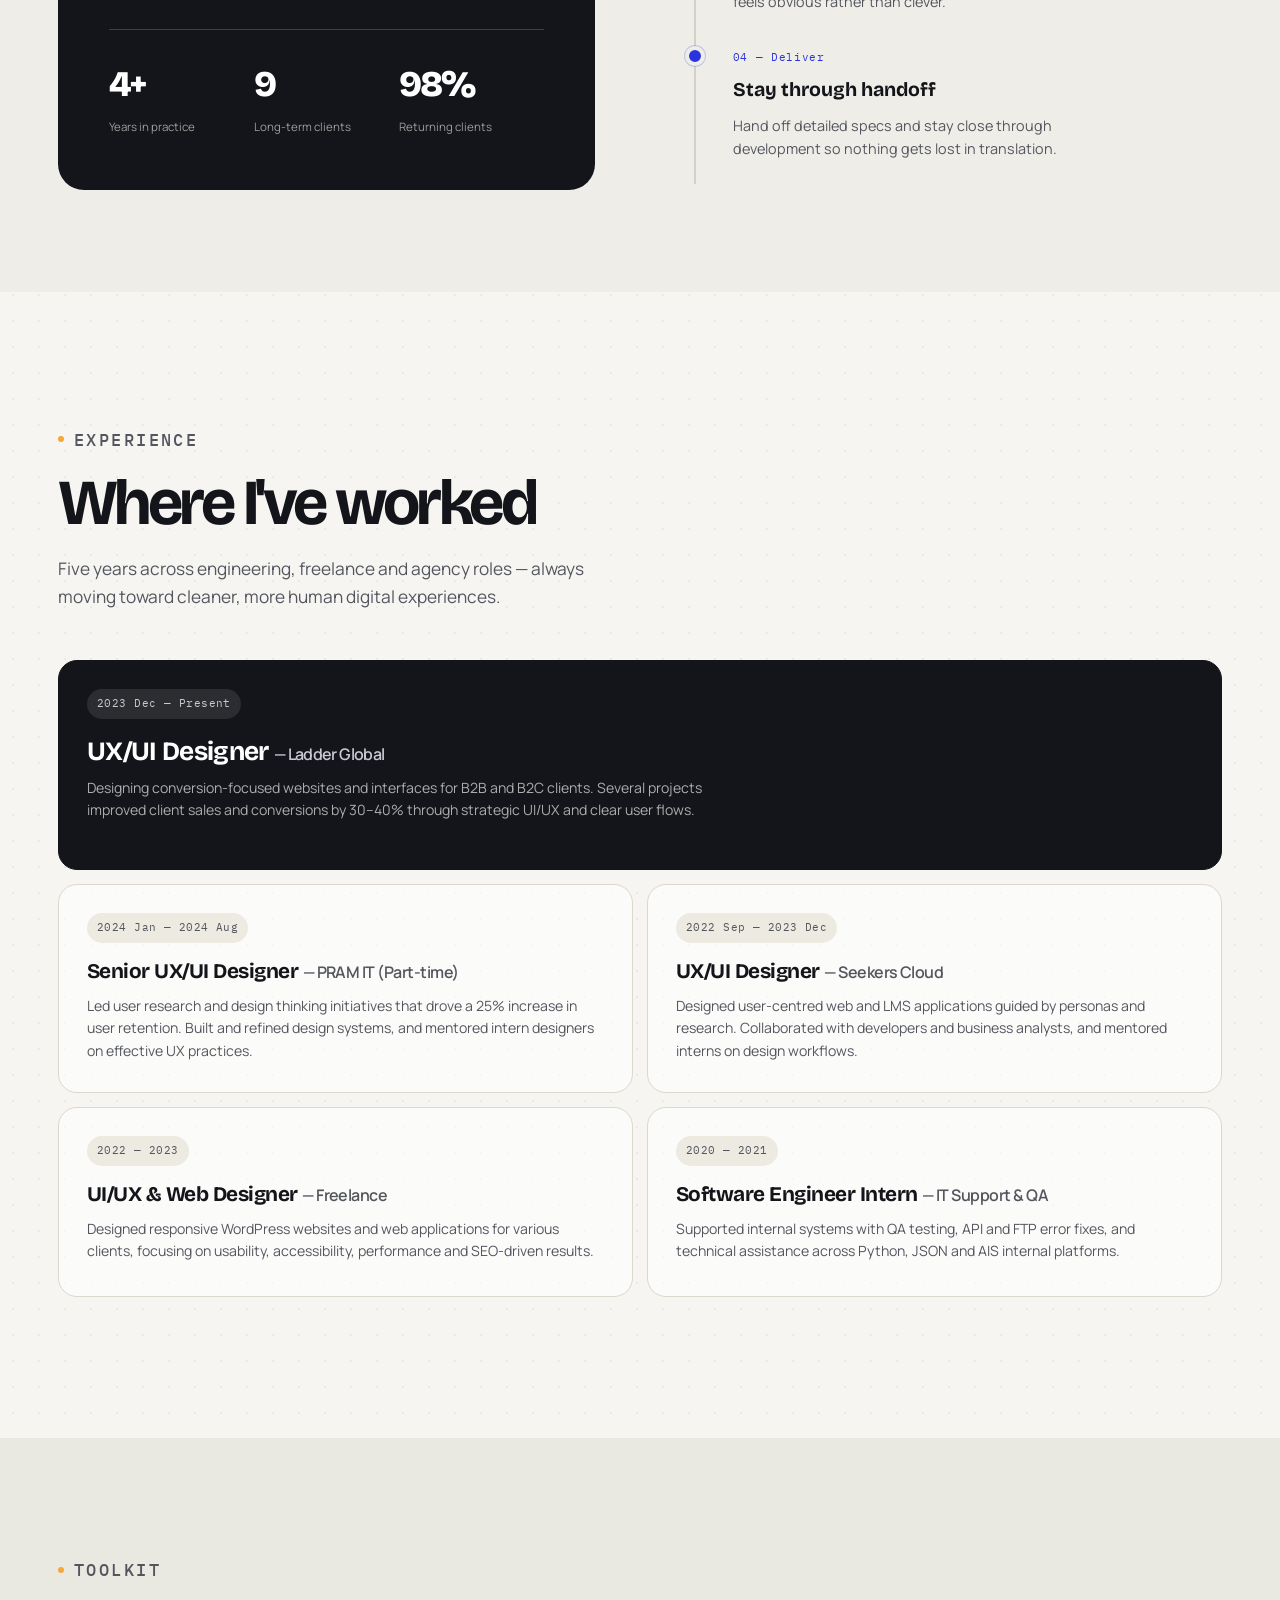
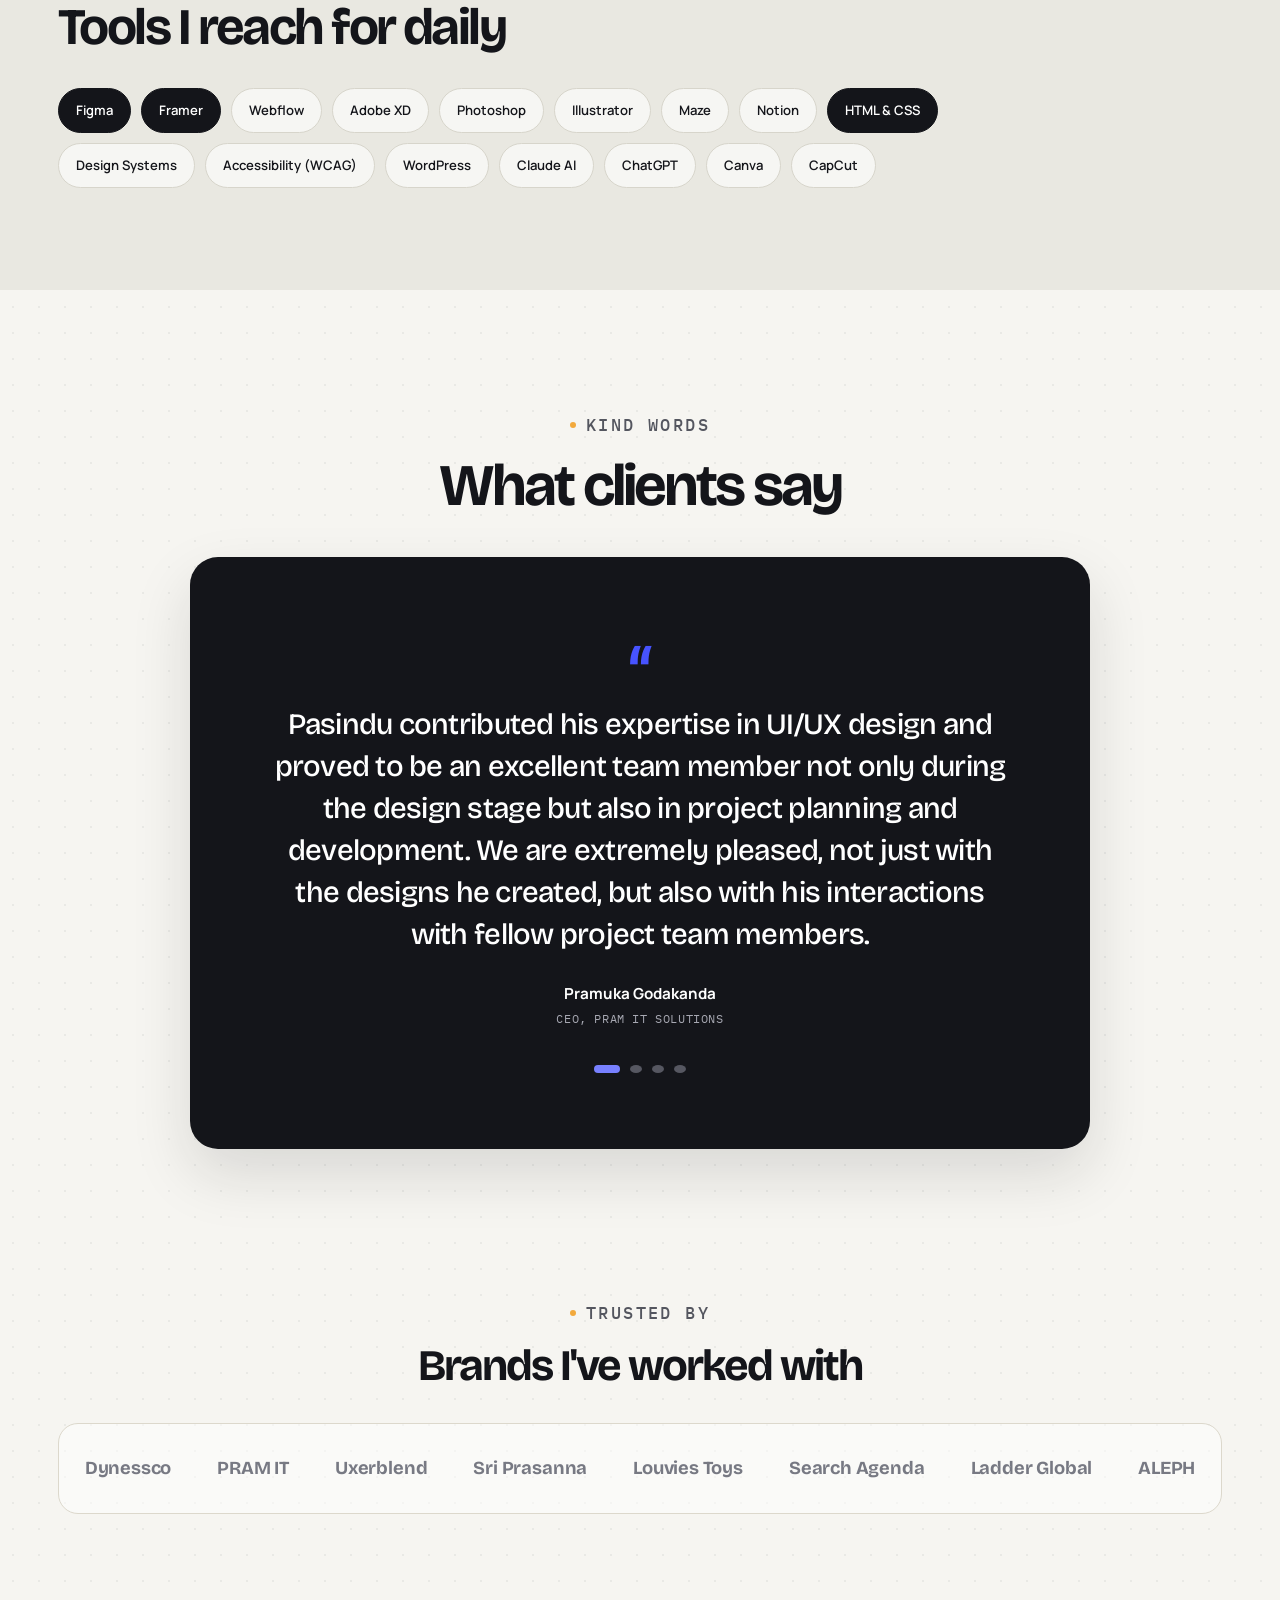
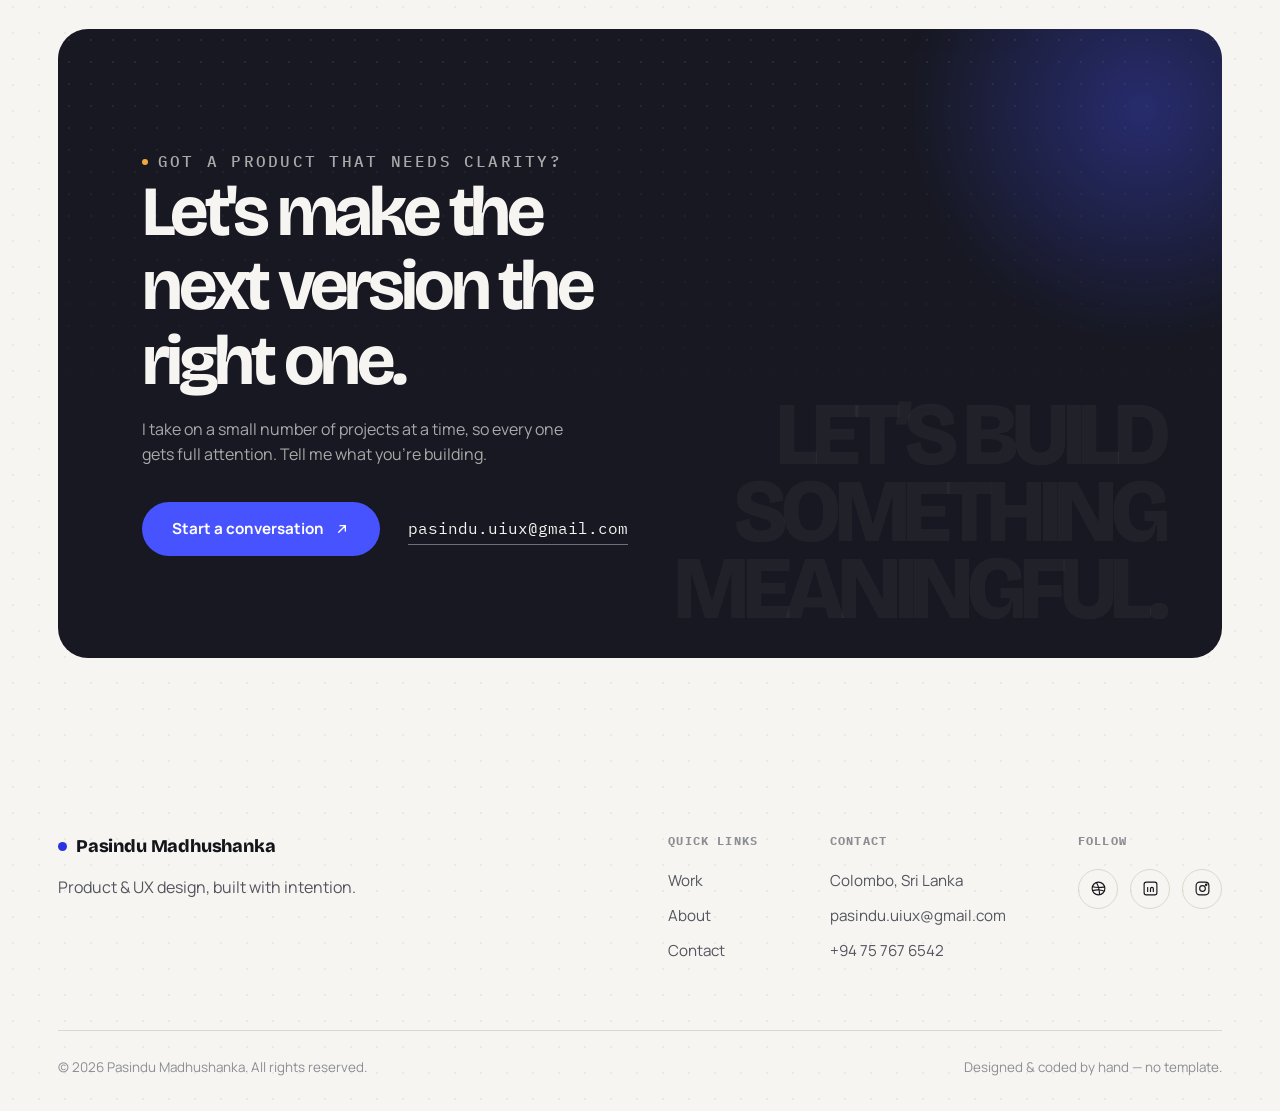
==== commit e3beb63e: "Add files via upload" ====
--- a/index.html
+++ b/index.html
@@ -10,6 +10,7 @@
 <link rel="preconnect" href="https://fonts.gstatic.com" crossorigin>
 <link href="https://fonts.googleapis.com/css2?family=Bricolage+Grotesque:wght@400;500;600;700;800&family=Manrope:wght@400;500;600;700;800&family=IBM+Plex+Mono:wght@400;500&display=swap" rel="stylesheet">
 <link rel="stylesheet" href="styles.css">
+<link rel="stylesheet" href="lower-sections-redesign.css">
 </head>
 <body>
 
--- a/lower-sections-redesign.css
+++ b/lower-sections-redesign.css
@@ -0,0 +1,116 @@
+/* Lower-page refresh — editorial, portfolio-led, and consistent with the cobalt / ink identity. */
+#gallery, #about, #experience, #contact { position:relative; }
+#gallery { padding-top:clamp(76px,9vw,128px); }
+#gallery .section-head h2 { max-width:13ch; font-size:clamp(2.5rem,5vw,4.4rem); letter-spacing:-.055em; }
+#gallery .section-head > p:last-child { max-width:48ch; font-size:1.04rem; }
+#gallery .gallery-grid { grid-template-columns:repeat(12,minmax(0,1fr)); gap:20px; margin-top:54px; }
+#gallery .gallery-card { grid-column:span 4; border:0; border-radius:22px; background:#fff; box-shadow:0 12px 35px rgba(20,21,26,.055); overflow:hidden; }
+#gallery .gallery-card:nth-child(1), #gallery .gallery-card:nth-child(4) { grid-column:span 7; }
+#gallery .gallery-card:nth-child(2), #gallery .gallery-card:nth-child(5) { grid-column:span 5; }
+#gallery .gallery-card:nth-child(3), #gallery .gallery-card:nth-child(6) { grid-column:span 5; }
+#gallery .gallery-visual--img { height:clamp(220px,27vw,340px); min-height:0; background:#e9e8e2; overflow:hidden; }
+#gallery .gallery-visual--img img { height:100%; object-fit:cover; object-position:top center; transition:transform .9s cubic-bezier(.16,.84,.44,1); }
+#gallery .gallery-card:hover { transform:translateY(-7px); box-shadow:0 22px 55px rgba(20,21,26,.12); }
+#gallery .gallery-card:hover .gallery-visual--img img { transform:scale(1.035); }
+#gallery .gallery-caption { padding:22px 25px 25px; display:grid; grid-template-columns:1fr auto; align-items:center; gap:5px 16px; }
+#gallery .gallery-title { font-size:1.18rem; letter-spacing:-.025em; }
+#gallery .gallery-meta { grid-column:1; margin-top:0; font-size:.67rem; }
+#gallery .gallery-cta { grid-column:2; grid-row:1 / span 3; margin:0; width:42px; height:42px; padding:0; justify-content:center; border:1px solid var(--line); font-size:0; }
+#gallery .gallery-cta svg { width:16px; height:16px; }
+#gallery .gallery-cta:hover { background:var(--cobalt); border-color:var(--cobalt); }
+
+#about { margin-top:clamp(30px,5vw,70px); padding:clamp(64px,8vw,110px) 0; background:#eeede7; }
+#about::before { content:'01'; position:absolute; top:40px; right:max(5vw,calc((100vw - 1260px)/2)); font:600 .72rem 'IBM Plex Mono',monospace; color:#9b9b96; letter-spacing:.12em; }
+#about .about-grid { gap:clamp(42px,7vw,108px); align-items:start; }
+#about .about-copy { position:relative; padding:clamp(28px,4vw,54px); background:var(--ink); color:var(--paper); border-radius:26px; overflow:hidden; }
+#about .about-copy::after { content:''; position:absolute; width:290px; height:290px; right:-130px; top:-145px; border-radius:50%; border:1px solid rgba(255,255,255,.14); box-shadow:0 0 0 32px rgba(255,255,255,.025),0 0 0 66px rgba(255,255,255,.02); pointer-events:none; }
+#about .about-copy .eyebrow { color:#b8b9c2; }
+#about .about-copy h2 { color:#fff; font-size:clamp(2.3rem,4.1vw,3.65rem); letter-spacing:-.055em; max-width:11ch; }
+#about .about-copy p { position:relative; z-index:1; color:rgba(246,245,241,.72); font-size:.98rem; }
+#about .about-stats { position:relative; z-index:1; gap:0; margin-top:36px; padding-top:26px; border-top:1px solid rgba(255,255,255,.18); }
+#about .about-stats > div { flex:1; min-width:90px; }
+#about .about-stats strong { color:#fff; font-size:2.25rem; letter-spacing:-.05em; }
+#about .about-stats span { color:rgba(246,245,241,.6); font-size:.72rem; }
+#about #process { padding:22px 0 0; }
+#about #process > h2 { font-size:clamp(2rem,3vw,2.8rem)!important; letter-spacing:-.045em; }
+#about .timeline { margin-top:34px!important; padding-left:48px; }
+#about .timeline::before { left:9px; background:#d2d0c7; }
+#about .timeline .step { padding:0 0 30px; }
+#about .timeline .step::before { left:-48px; width:20px; height:20px; border:4px solid #eeede7; background:var(--cobalt); box-shadow:0 0 0 1px rgba(42,51,224,.22); }
+#about .timeline .step-num { color:var(--cobalt); font-size:.68rem; }
+#about .timeline .step h4 { font-size:1.22rem; }
+#about .timeline .step p { font-size:.9rem; }
+
+#experience { padding-top:clamp(76px,9vw,124px); }
+#experience .section-head h2 { font-size:clamp(2.5rem,5vw,4.3rem); letter-spacing:-.055em; }
+#experience .section-head > p:last-child { max-width:52ch; }
+#experience .experience-list { margin-top:50px; border:0; display:grid; grid-template-columns:repeat(2,minmax(0,1fr)); gap:14px; }
+#experience .experience-item { position:relative; display:block; padding:28px 28px 30px; min-height:190px; border:1px solid var(--line); border-radius:19px; background:rgba(255,255,255,.62); transition:transform .35s ease,border-color .35s ease,box-shadow .35s ease; }
+#experience .experience-item:first-child { grid-column:1 / -1; background:var(--ink); border-color:var(--ink); color:#fff; min-height:210px; }
+#experience .experience-item:hover { transform:translateY(-5px); border-color:rgba(42,51,224,.42); box-shadow:0 18px 40px rgba(20,21,26,.08); }
+#experience .experience-when { display:inline-flex; margin-bottom:18px; padding:6px 10px; border-radius:30px; background:var(--paper-2); color:var(--ink-2); font-size:.68rem; }
+#experience .experience-item:first-child .experience-when { background:rgba(255,255,255,.1); color:#c8c9d1; }
+#experience .experience-main h3 { font-size:1.3rem; letter-spacing:-.025em; }
+#experience .experience-item:first-child .experience-main h3 { color:#fff; font-size:1.65rem; }
+#experience .experience-main h3 .exp-company { color:var(--ink-2); }
+#experience .experience-item:first-child .experience-main h3 .exp-company { color:#c8c9d1; }
+#experience .experience-main p { font-size:.88rem; margin-top:12px; }
+#experience .experience-item:first-child .experience-main p { color:rgba(246,245,241,.68); max-width:70ch; }
+
+/* Toolkit becomes a clean, tactile cloud rather than a generic chip list. */
+#experience + .section--tight { padding-top:clamp(65px,8vw,100px); padding-bottom:clamp(70px,8vw,105px); background:#e9e8e1; }
+#experience + .section--tight .section-head h2 { font-size:clamp(2.2rem,4vw,3.3rem); letter-spacing:-.05em; }
+#experience + .section--tight .skills-grid { max-width:980px; gap:10px; margin-top:34px; }
+#experience + .section--tight .skill-pill { padding:11px 17px; border-color:#d7d5cb; background:rgba(255,255,255,.62); font-size:.82rem; }
+#experience + .section--tight .skill-pill:nth-child(1), #experience + .section--tight .skill-pill:nth-child(2), #experience + .section--tight .skill-pill:nth-child(9) { background:var(--ink); color:#fff; border-color:var(--ink); }
+#experience + .section--tight .skill-pill:hover { background:var(--cobalt); color:#fff; border-color:var(--cobalt); }
+
+/* Testimonial section: a confident dark quote stage. */
+#experience + .section--tight + .section { padding-top:clamp(70px,8vw,110px); padding-bottom:clamp(75px,8vw,110px); }
+#experience + .section--tight + .section .section-head h2 { font-size:clamp(2.4rem,4.6vw,3.8rem); letter-spacing:-.05em; }
+#experience + .section--tight + .section .testimonial-wrap { max-width:900px; margin-top:40px; padding:clamp(38px,6vw,76px); border-radius:28px; background:var(--ink); color:#fff; box-shadow:0 25px 60px rgba(20,21,26,.13); }
+#experience + .section--tight + .section .quote-mark { color:var(--cobalt-bright); font-size:5.5rem; }
+#experience + .section--tight + .section .testimonial p.quote { color:#fff; font-size:clamp(1.3rem,2.5vw,1.85rem); line-height:1.42; letter-spacing:-.025em; }
+#experience + .section--tight + .section .author strong { color:#fff; }
+#experience + .section--tight + .section .author span { color:#a7a8b2; }
+#experience + .section--tight + .section .dot-btn { background:#565761; }
+#experience + .section--tight + .section .dot-btn.is-active { background:#7880ff; }
+
+/* Brand proof gets a subtle marquee-like panel without moving text. */
+#experience + .section--tight + .section + .section--tight { padding-top:30px; padding-bottom:clamp(65px,7vw,90px); }
+#experience + .section--tight + .section + .section--tight .section-head h2 { font-size:clamp(2rem,3.4vw,2.8rem); letter-spacing:-.045em; }
+#experience + .section--tight + .section + .section--tight .brand-wall { gap:24px 46px; margin-top:34px; padding:30px 24px; border:1px solid var(--line); border-radius:20px; background:rgba(255,255,255,.5); }
+#experience + .section--tight + .section + .section--tight .brand-logo { font-size:1.15rem; color:#777983; }
+#experience + .section--tight + .section + .section--tight .brand-logo:hover { color:var(--cobalt); }
+
+#contact { padding-top:25px; }
+#contact .cta-banner { min-height:440px; display:flex; align-items:center; border-radius:30px; background:#171821; }
+#contact .cta-banner::after { content:'LET’S BUILD\A SOMETHING\A MEANINGFUL.'; white-space:pre; position:absolute; right:5%; bottom:5%; color:rgba(255,255,255,.045); font:800 clamp(2.5rem,7vw,6.5rem)/.86 'Bricolage Grotesque',sans-serif; letter-spacing:-.07em; text-align:right; pointer-events:none; }
+#contact .cta-banner h2 { font-size:clamp(2.7rem,5.5vw,4.8rem); letter-spacing:-.06em; max-width:11ch; }
+#contact .cta-banner p { max-width:44ch; font-size:1rem; }
+#contact .cta-actions { margin-top:34px; }
+
+@media(max-width:900px){
+  #gallery .gallery-card, #gallery .gallery-card:nth-child(n) { grid-column:span 6; }
+  #about .about-grid { grid-template-columns:1fr; }
+  #about .about-copy { max-width:760px; }
+}
+@media(max-width:640px){
+  #gallery .gallery-grid { grid-template-columns:1fr; gap:16px; margin-top:34px; }
+  #gallery .gallery-card, #gallery .gallery-card:nth-child(n) { grid-column:1; }
+  #gallery .gallery-visual--img { height:230px; }
+  #gallery .gallery-caption { padding:18px; }
+  #about .about-copy { padding:28px 23px; }
+  #about .about-stats { gap:18px; }
+  #about .about-stats > div { min-width:75px; }
+  #about .about-stats strong { font-size:1.8rem; }
+  #experience .experience-list { grid-template-columns:1fr; gap:12px; }
+  #experience .experience-item:first-child { grid-column:auto; }
+  #experience .experience-item { min-height:0; padding:23px; }
+  #experience + .section--tight .skills-grid { gap:8px; }
+  #experience + .section--tight .skill-pill { padding:9px 13px; font-size:.76rem; }
+  #experience + .section--tight + .section .testimonial-wrap { padding:36px 24px; }
+  #contact .cta-banner { min-height:0; padding:55px 27px; }
+  #contact .cta-banner::after { font-size:2.5rem; right:20px; bottom:18px; }
+  #contact .cta-banner h2 { font-size:2.65rem; }
+}
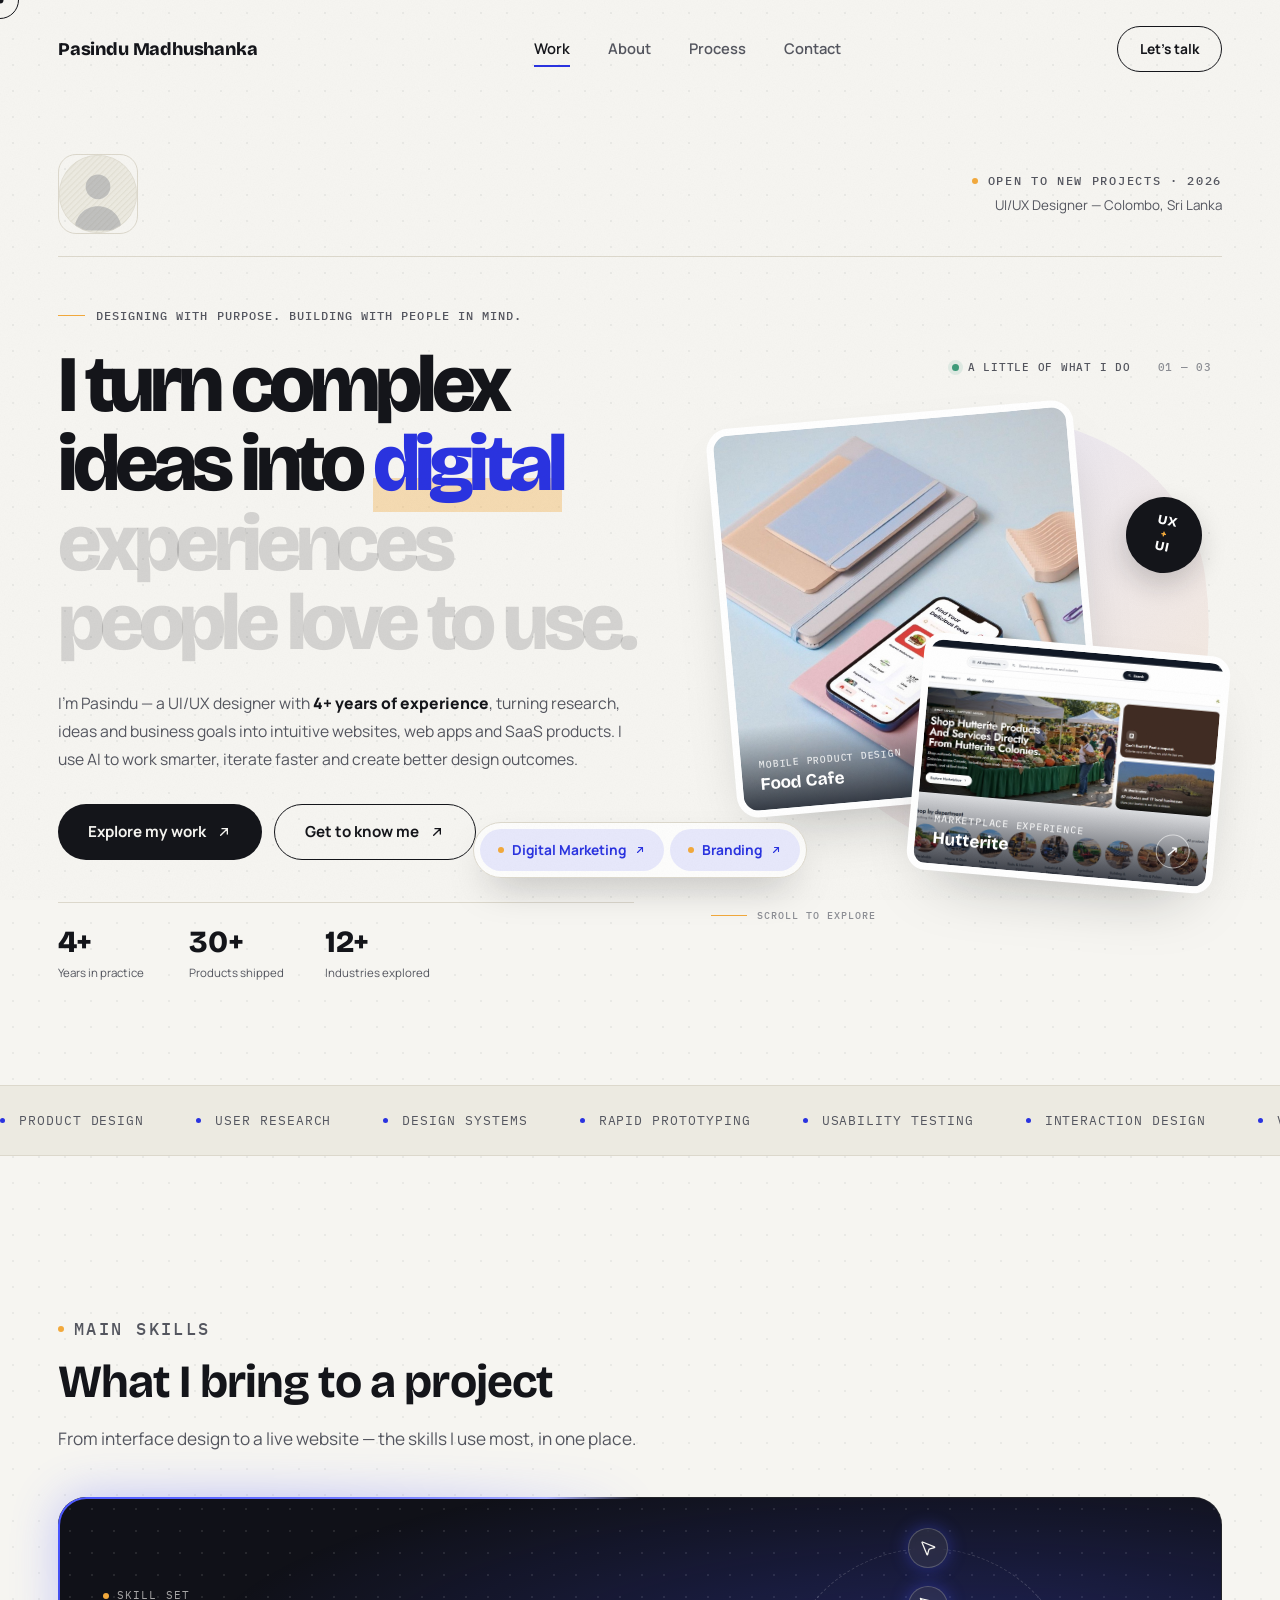
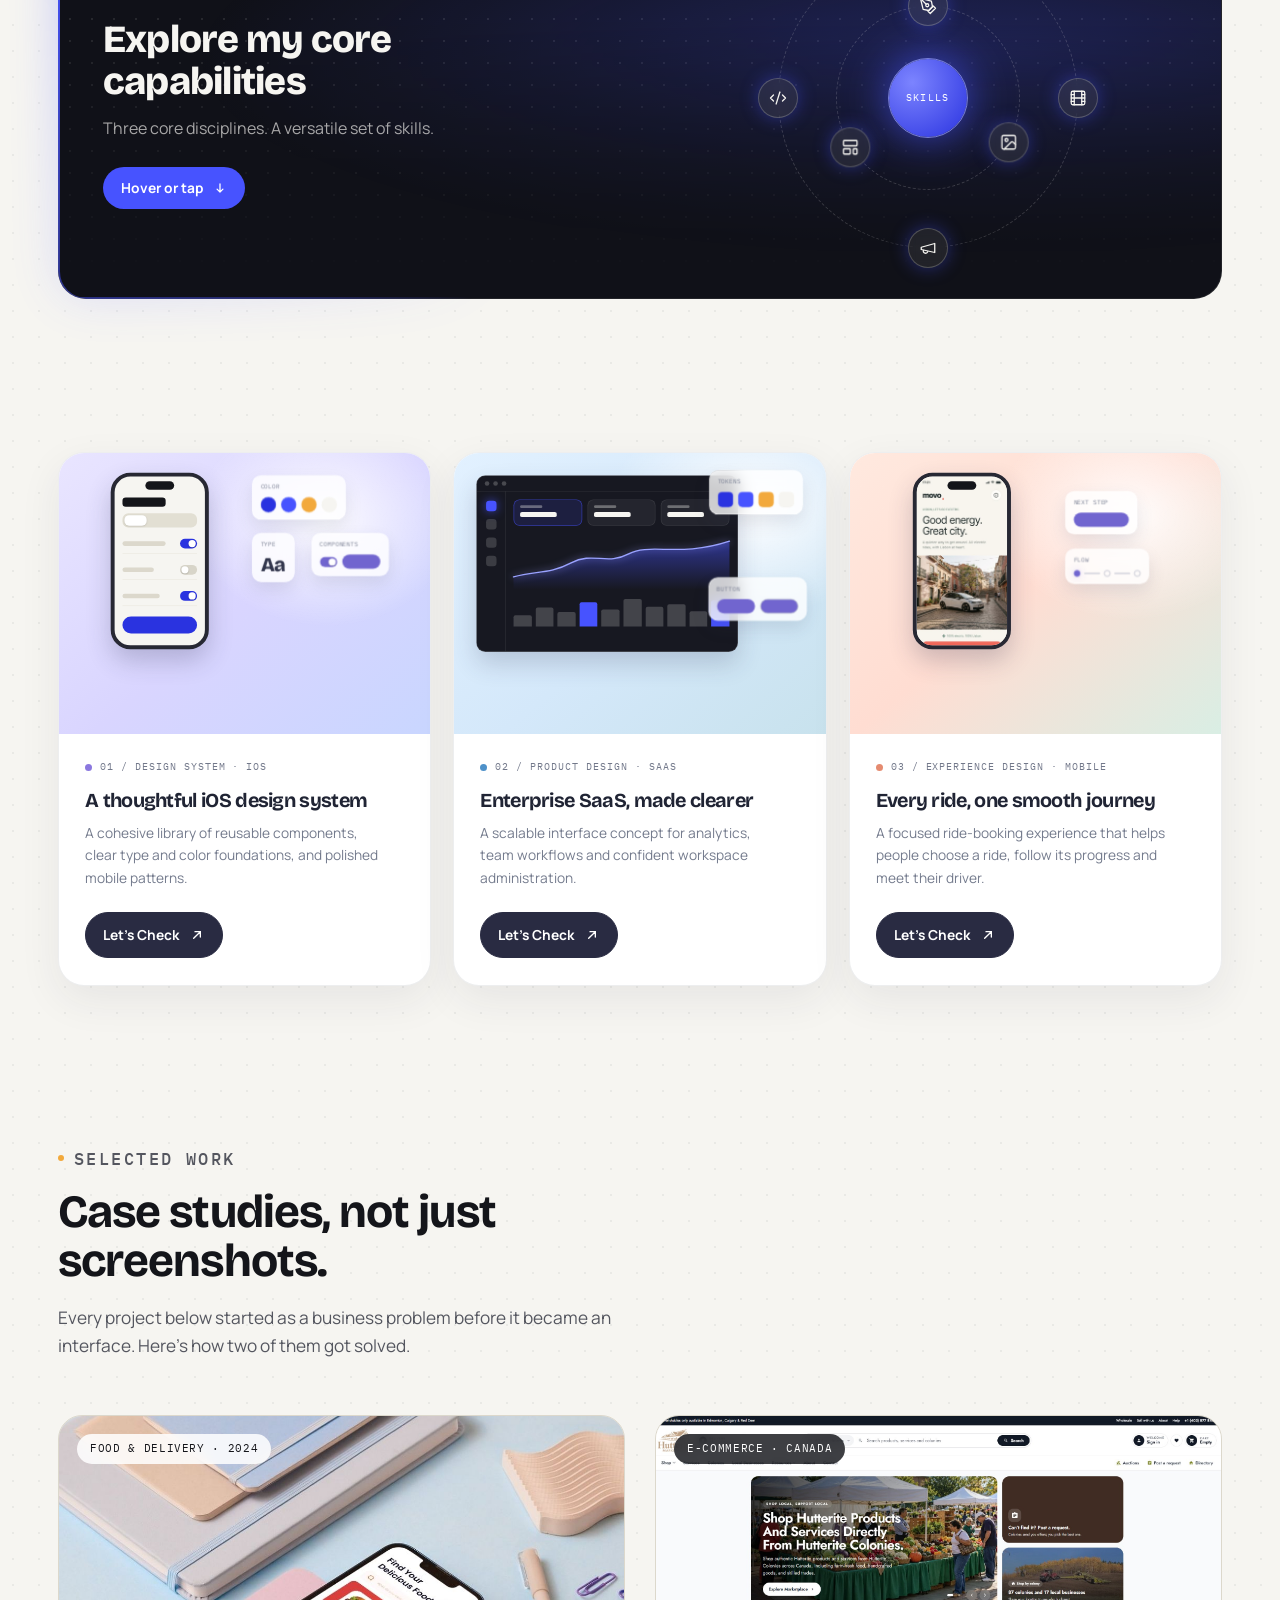
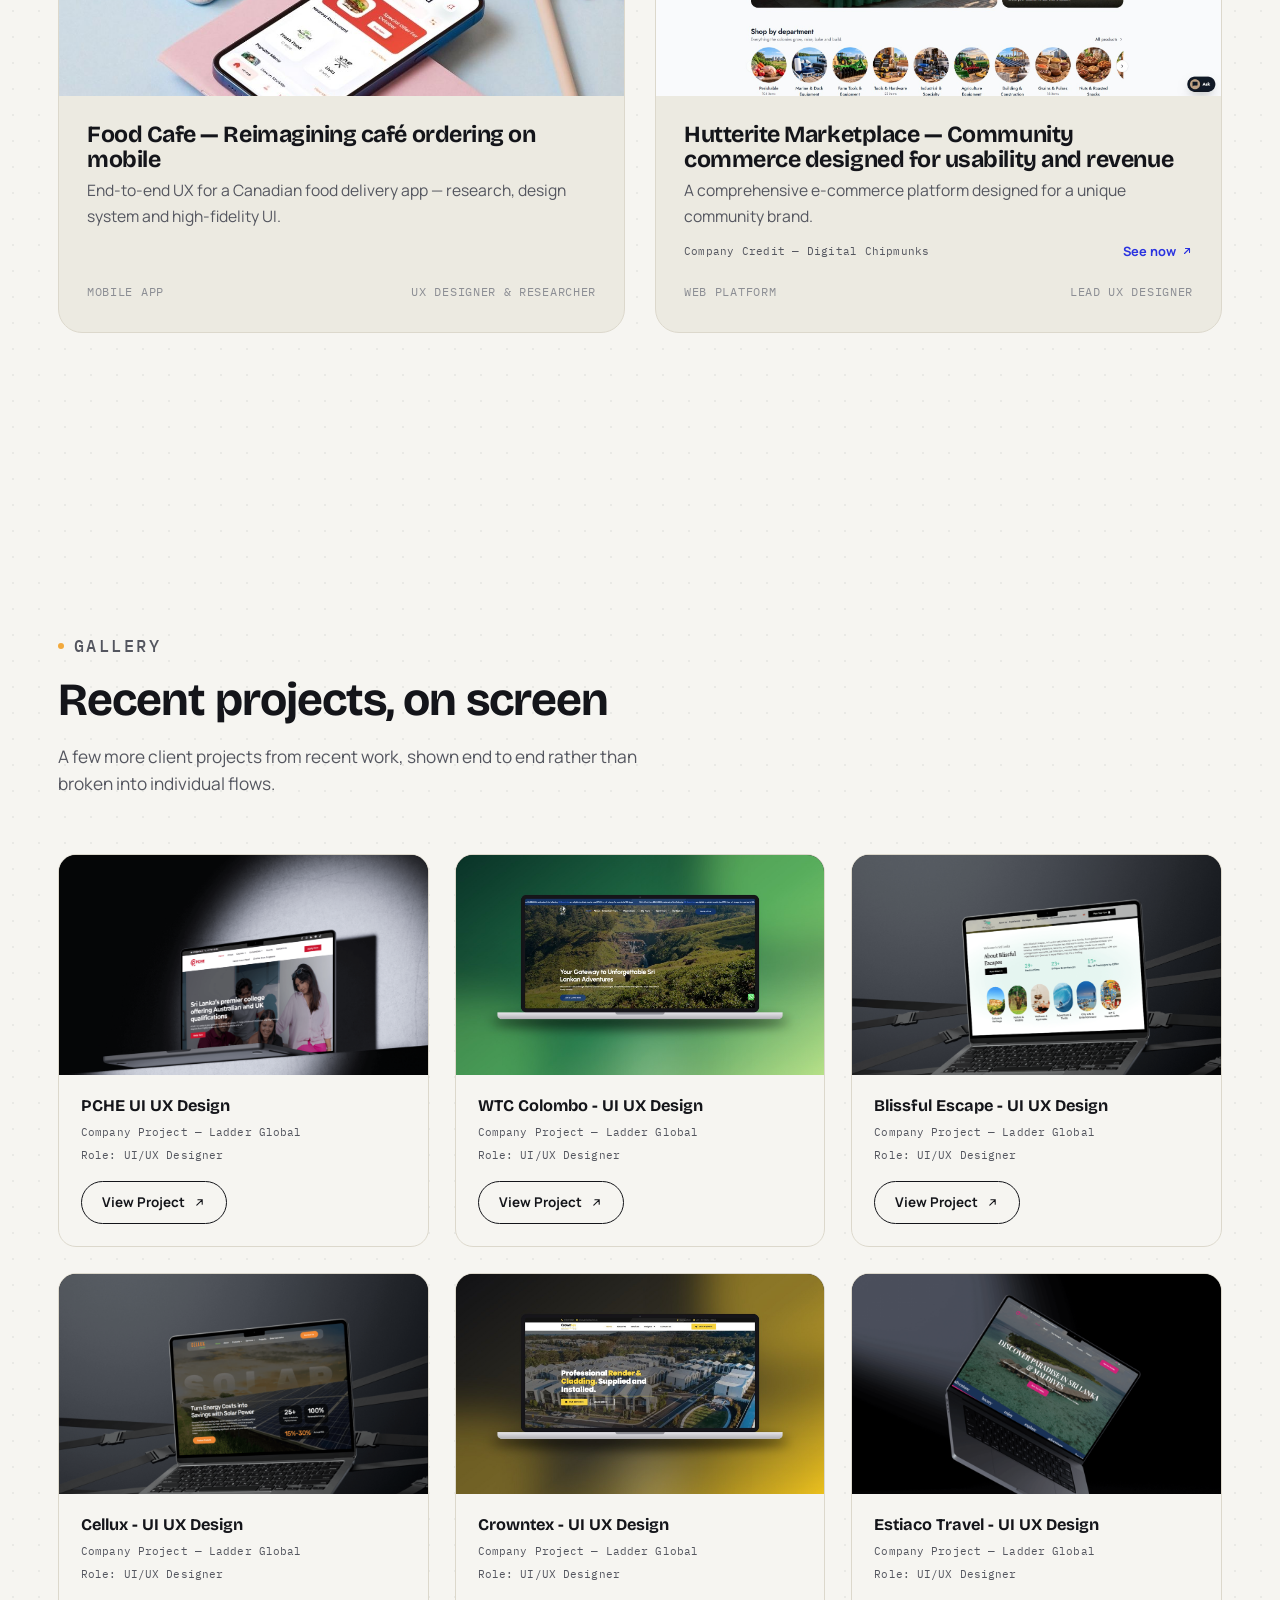
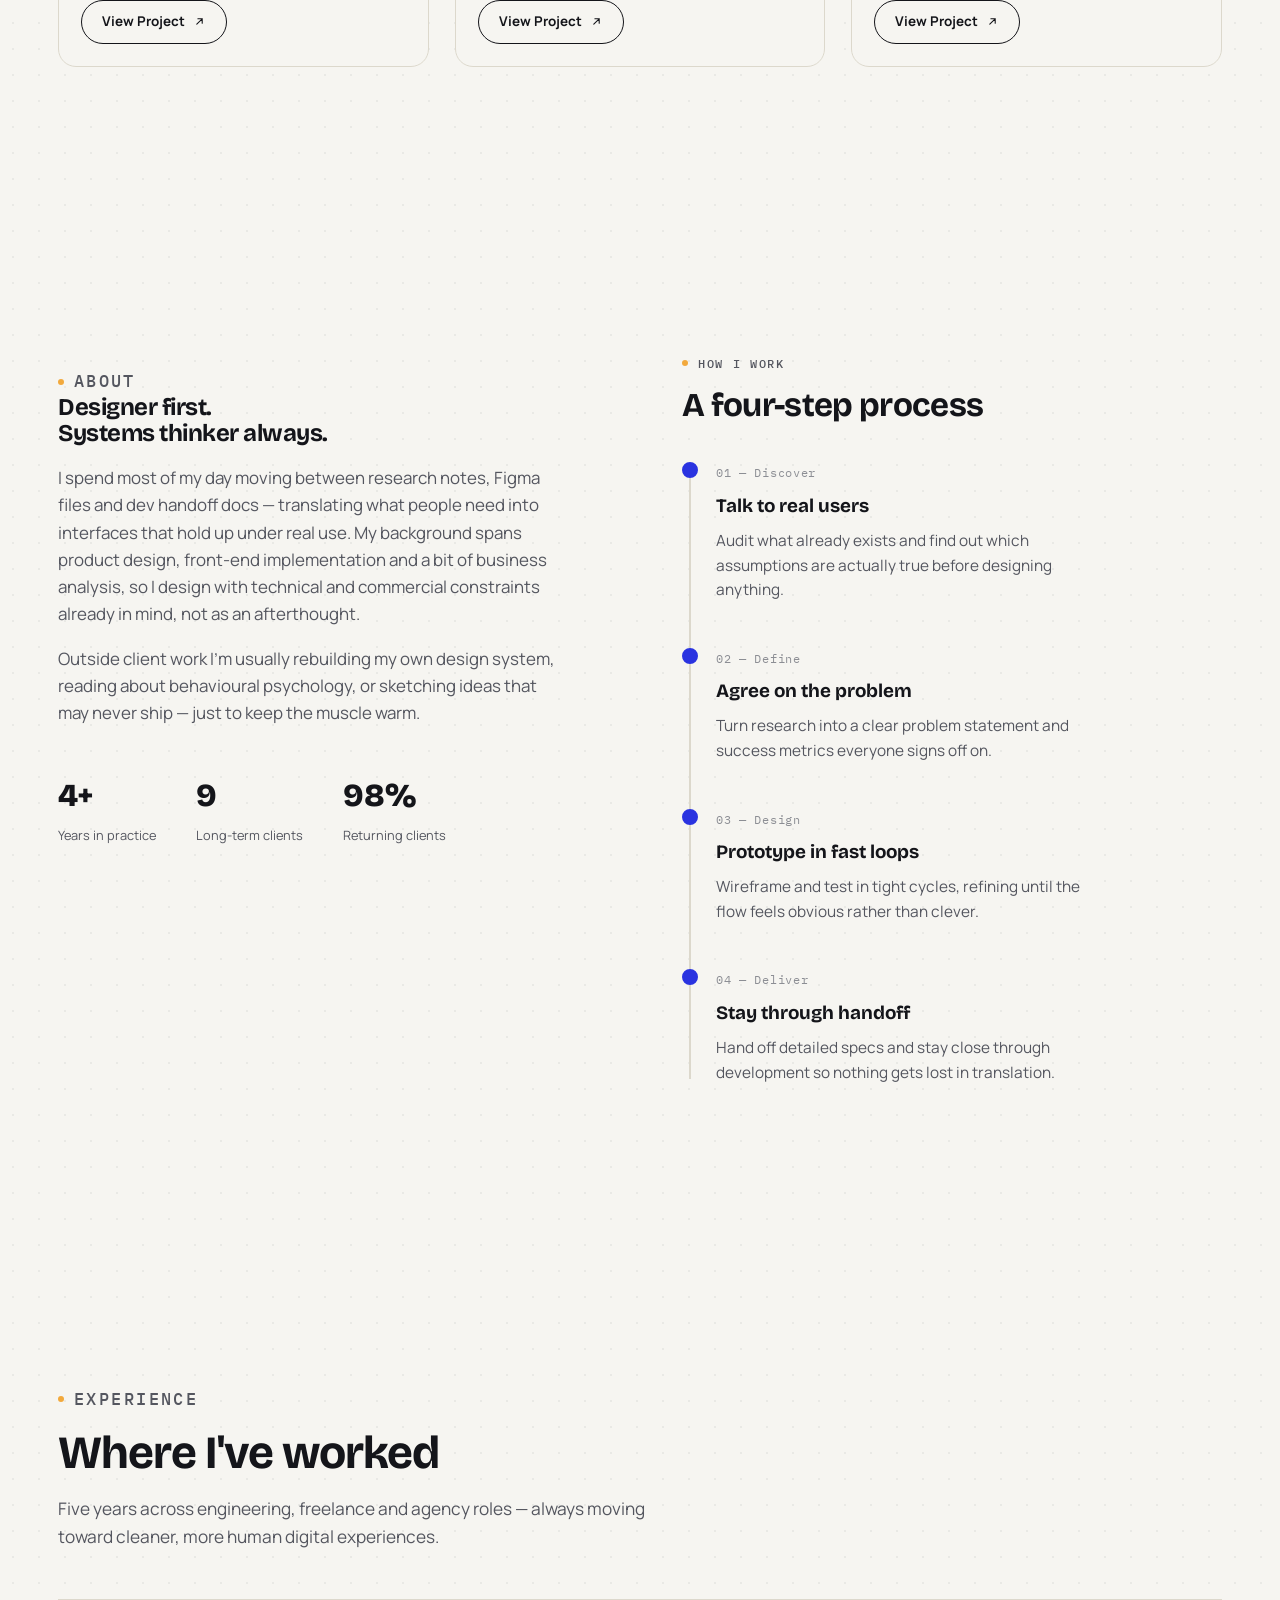
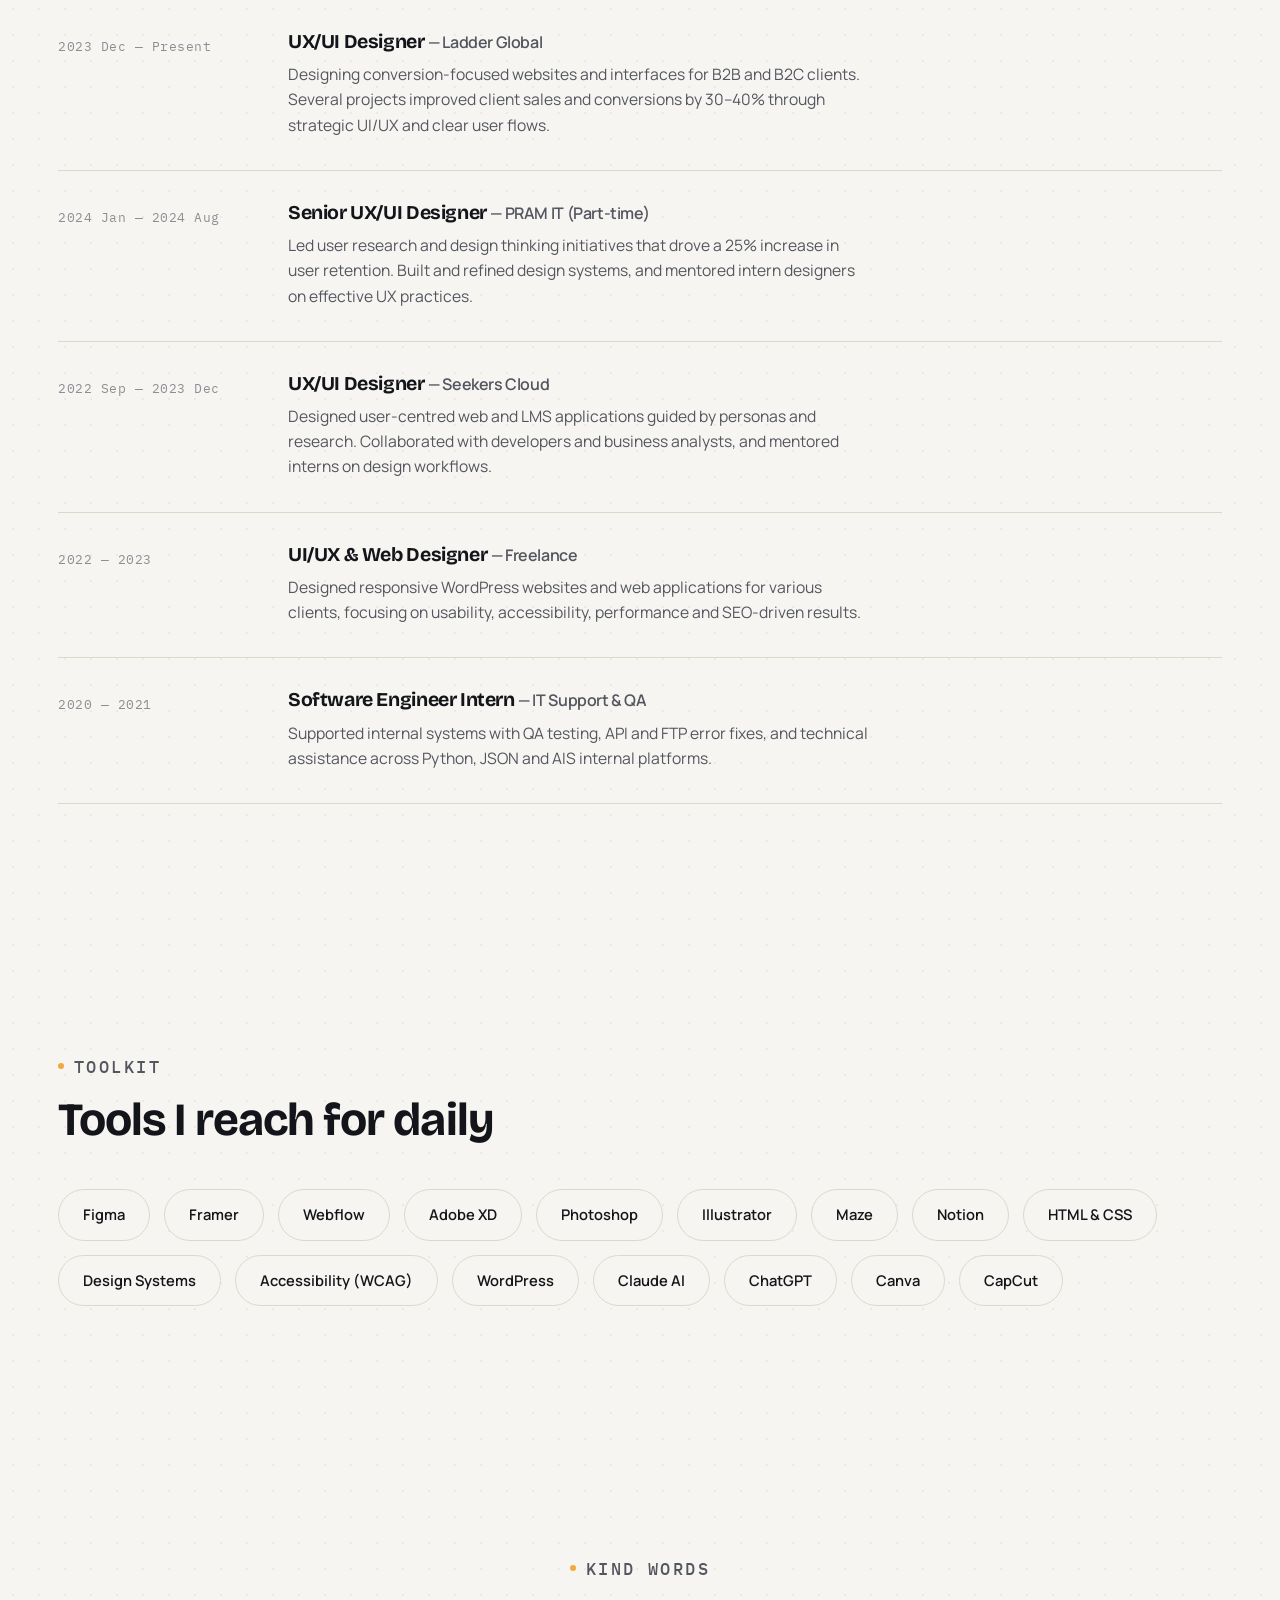
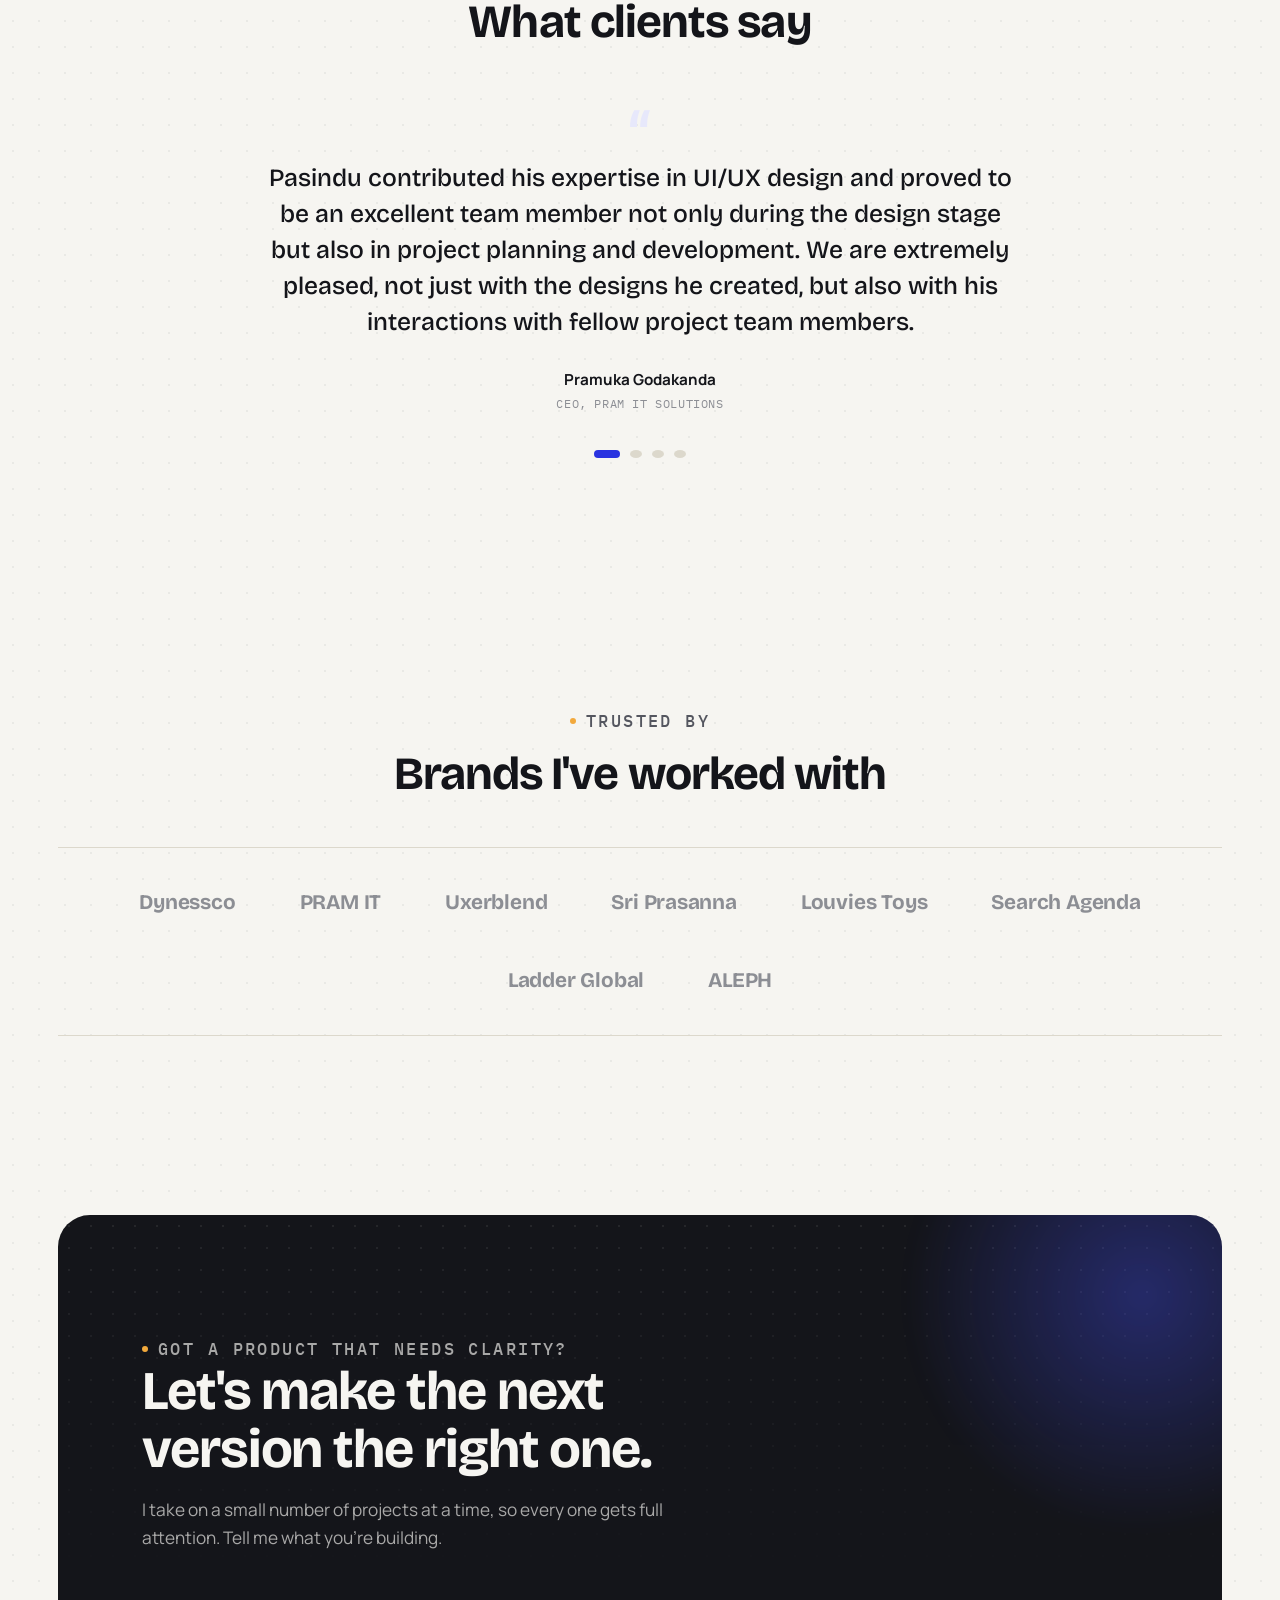
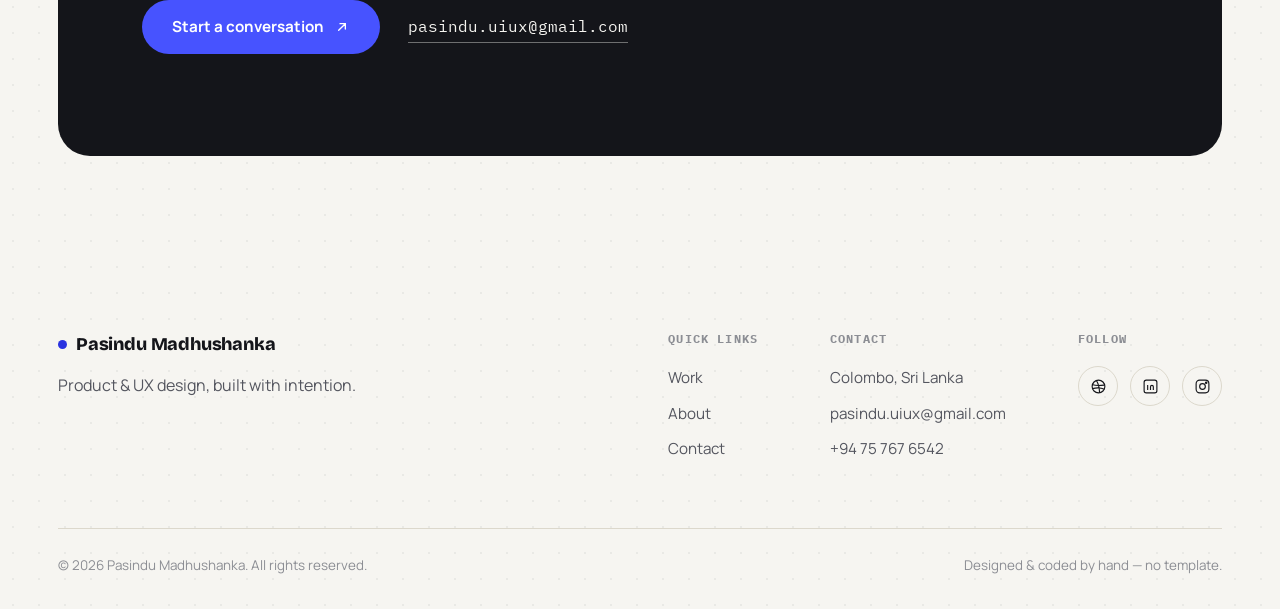
==== commit 29cb5035: "Add files via upload" ====
--- a/index.html
+++ b/index.html
@@ -10,7 +10,6 @@
 <link rel="preconnect" href="https://fonts.gstatic.com" crossorigin>
 <link href="https://fonts.googleapis.com/css2?family=Bricolage+Grotesque:wght@400;500;600;700;800&family=Manrope:wght@400;500;600;700;800&family=IBM+Plex+Mono:wght@400;500&display=swap" rel="stylesheet">
 <link rel="stylesheet" href="styles.css">
-<link rel="stylesheet" href="lower-sections-redesign.css">
 </head>
 <body>
 
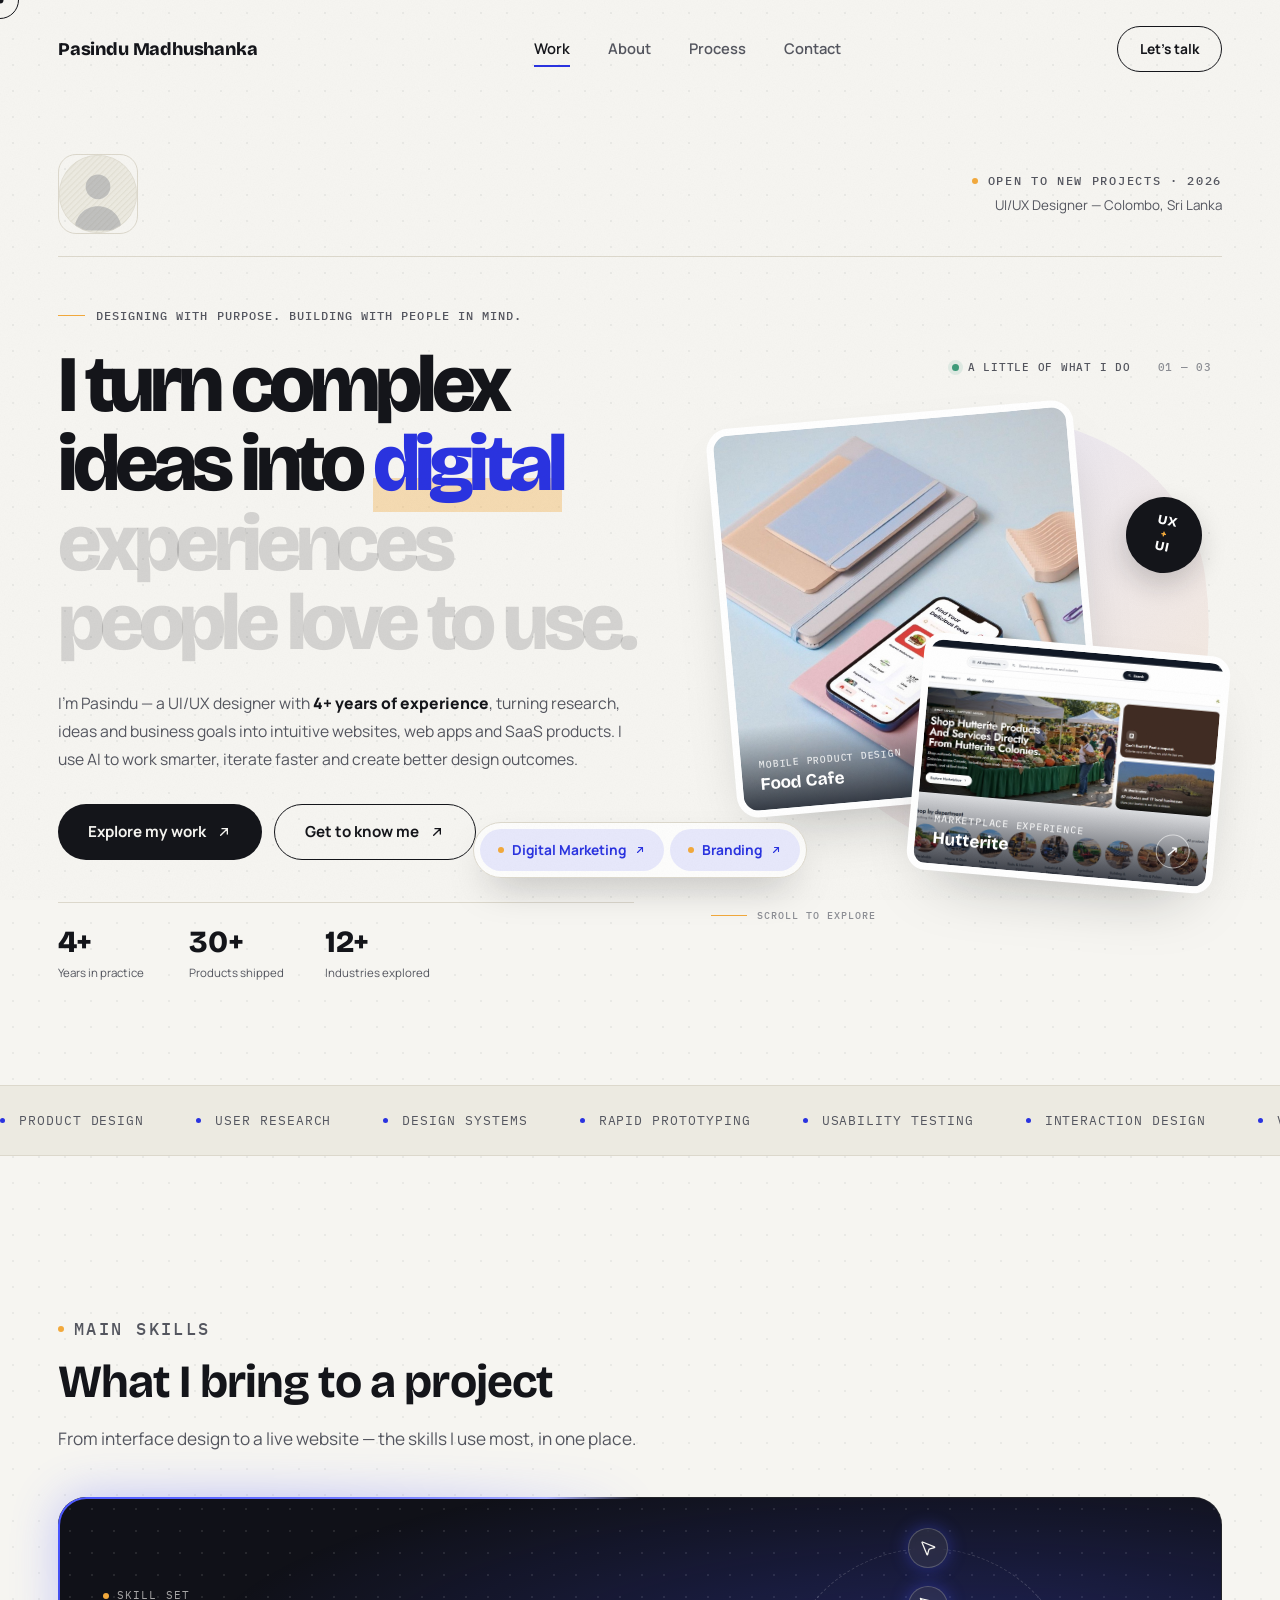
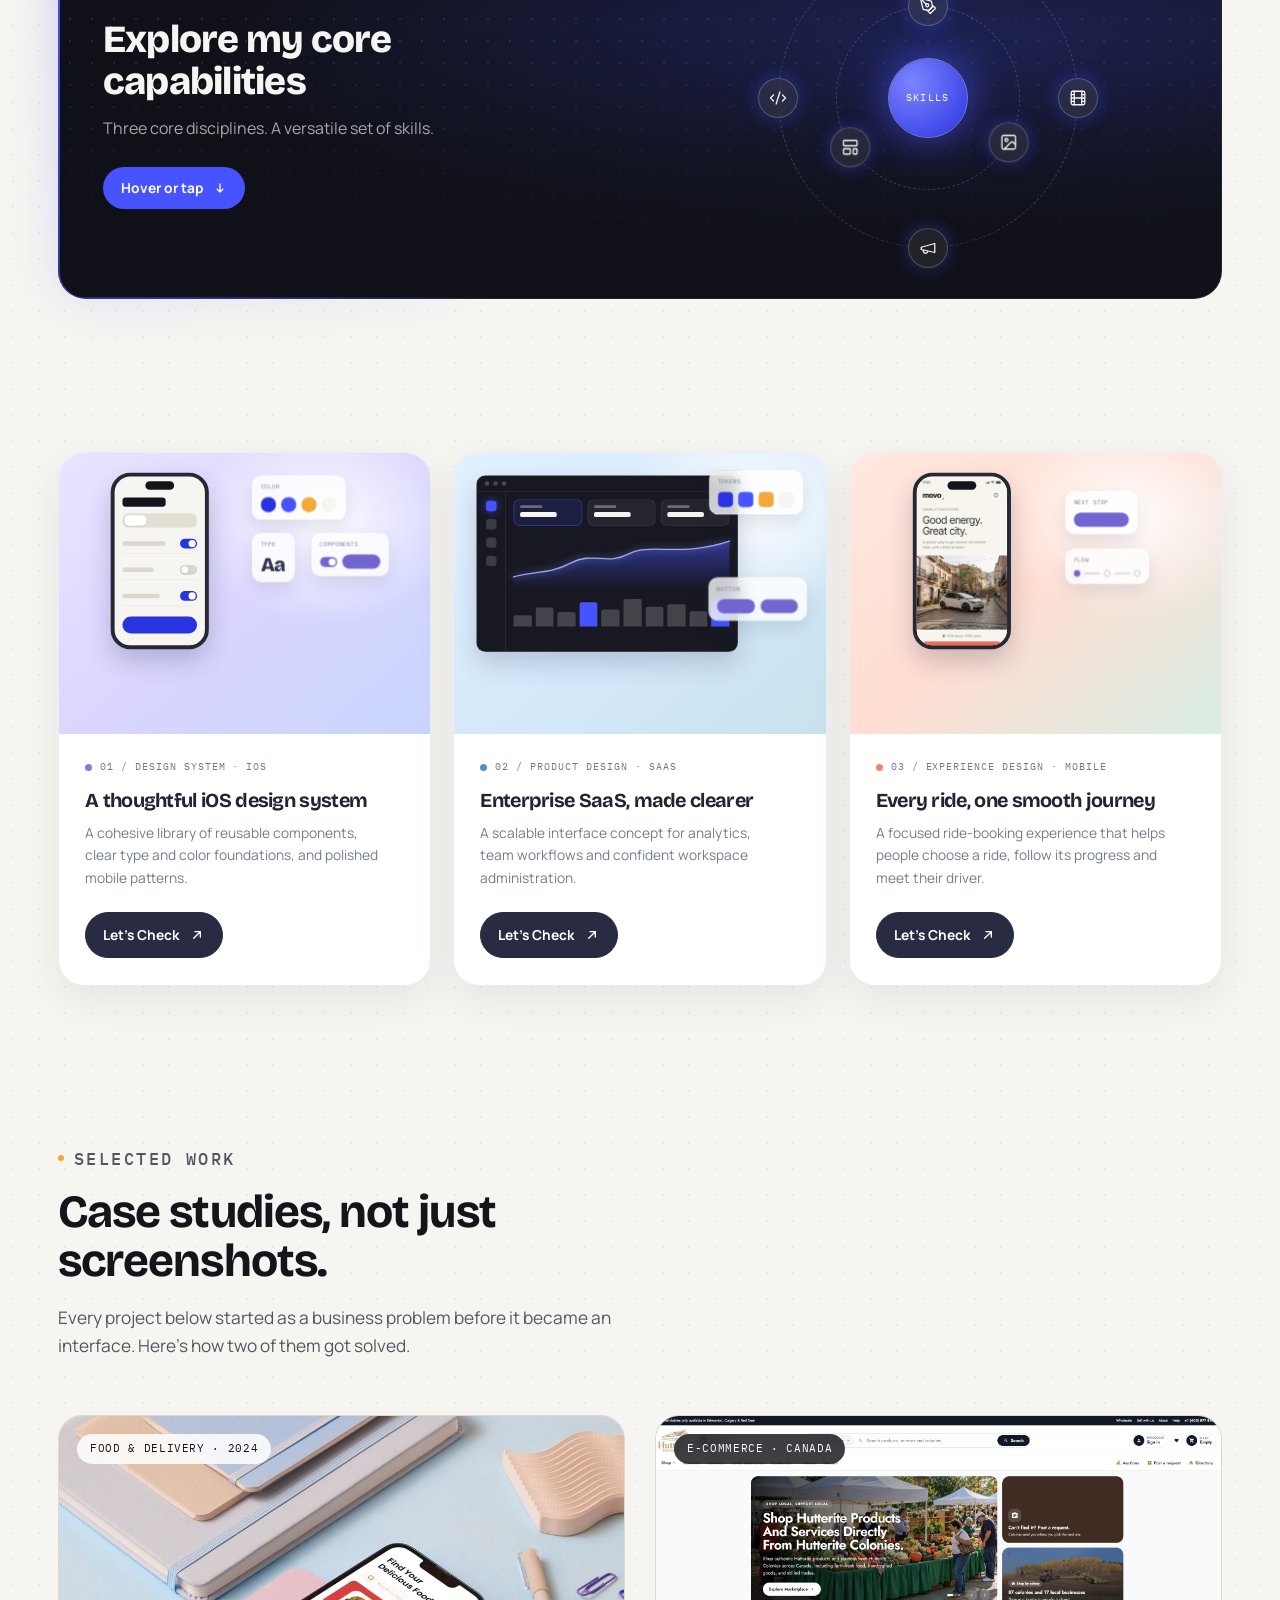
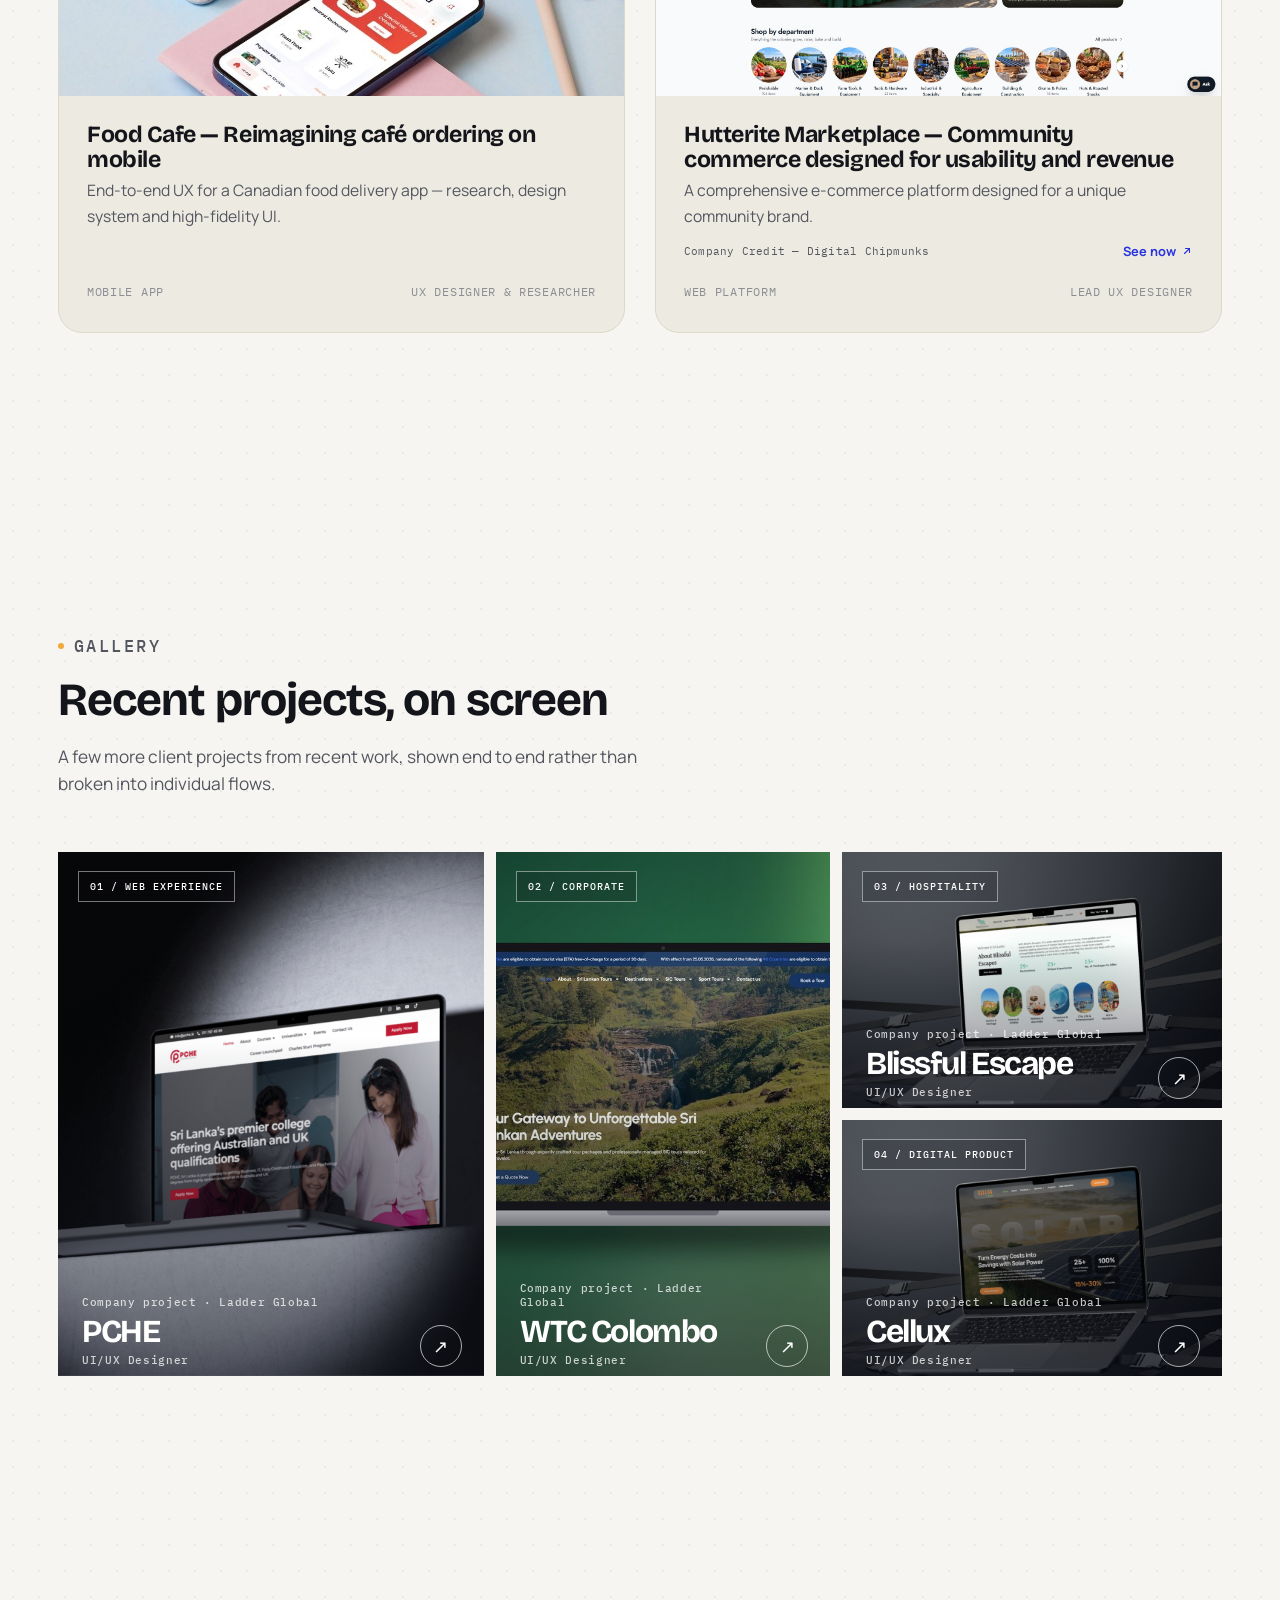
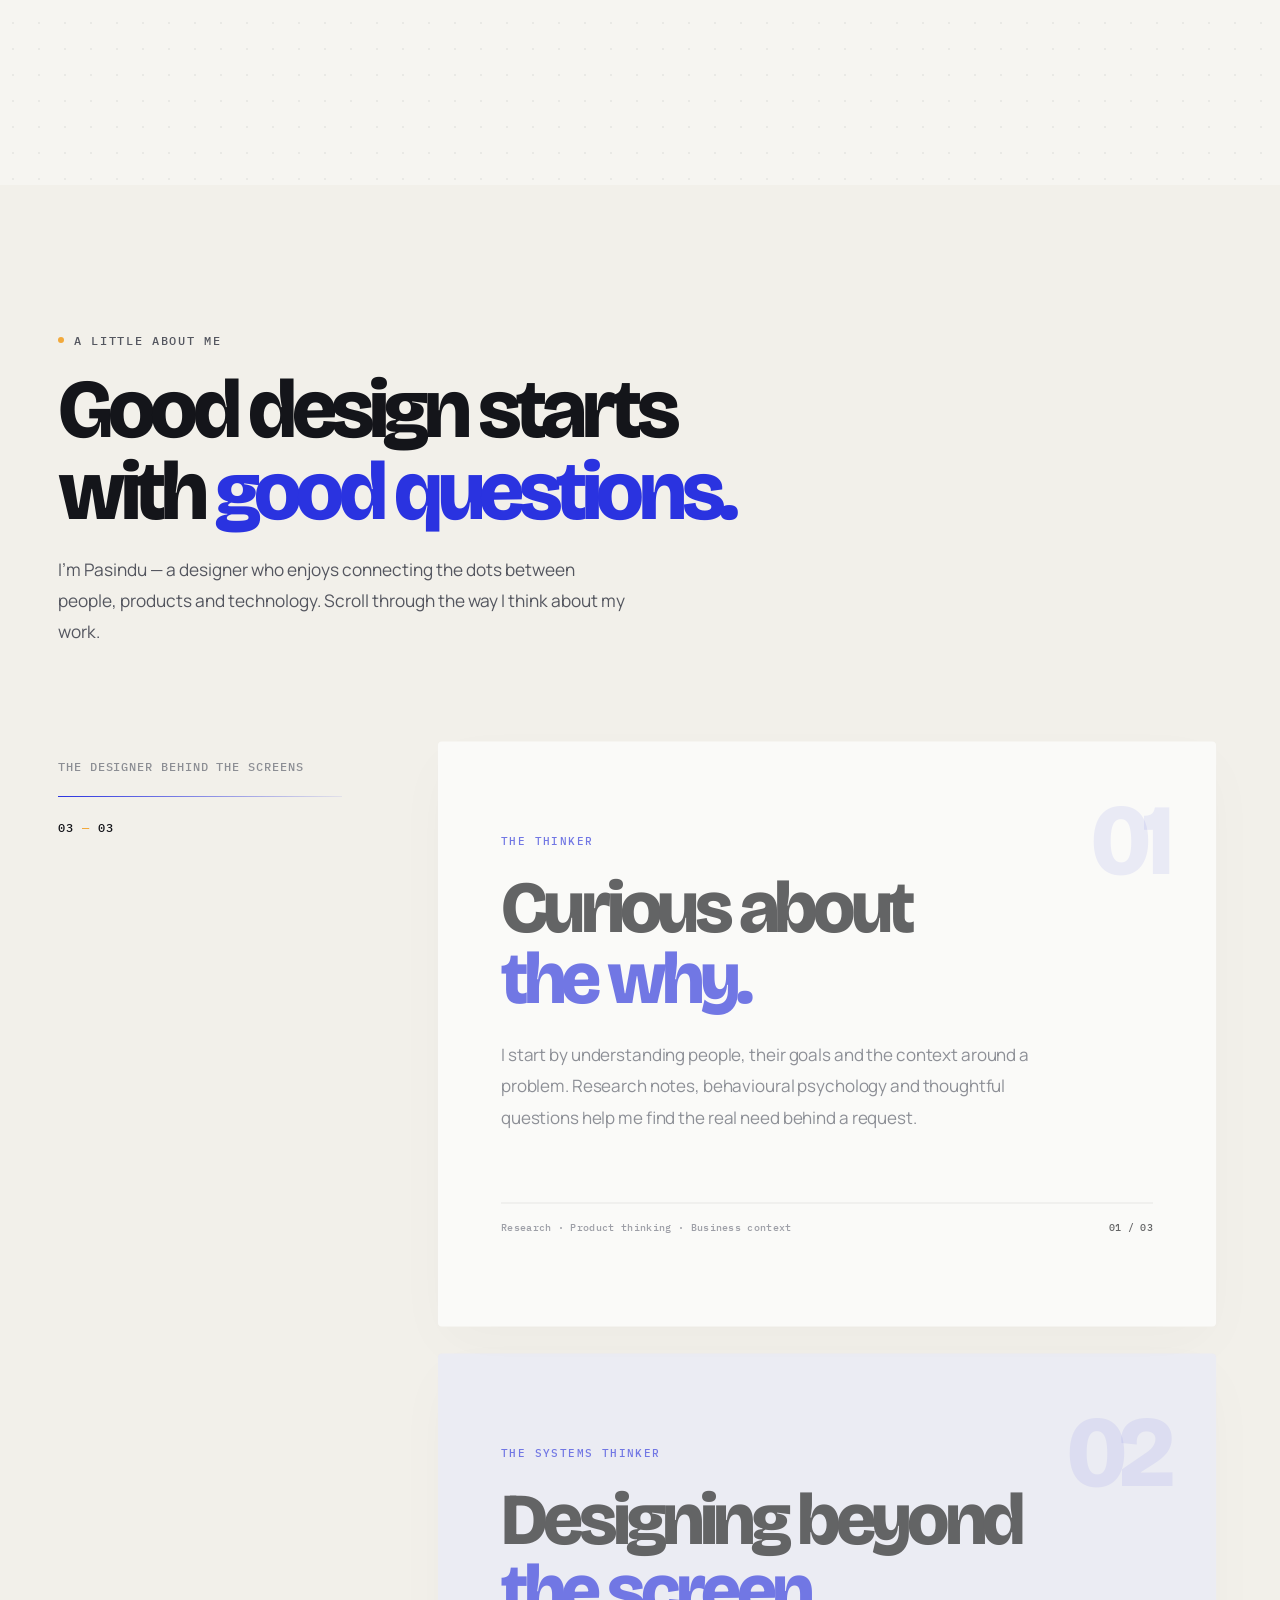
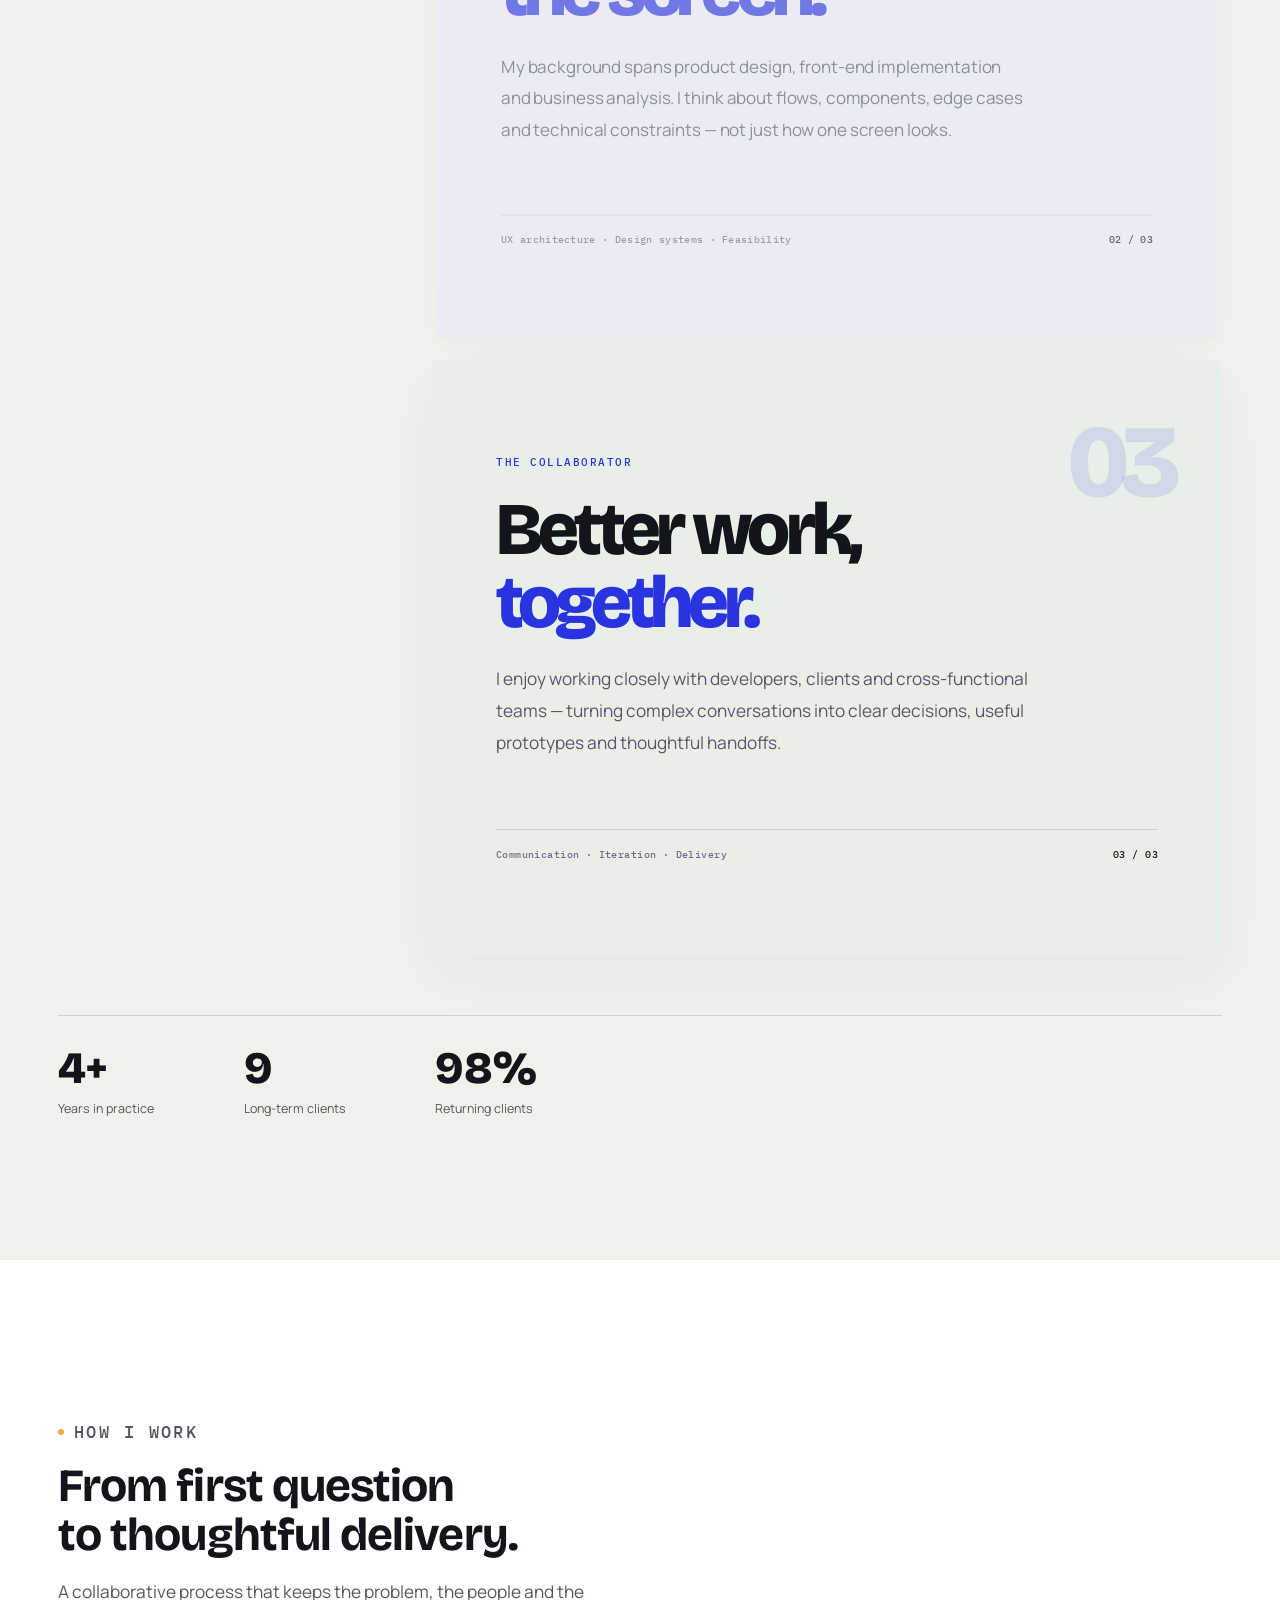
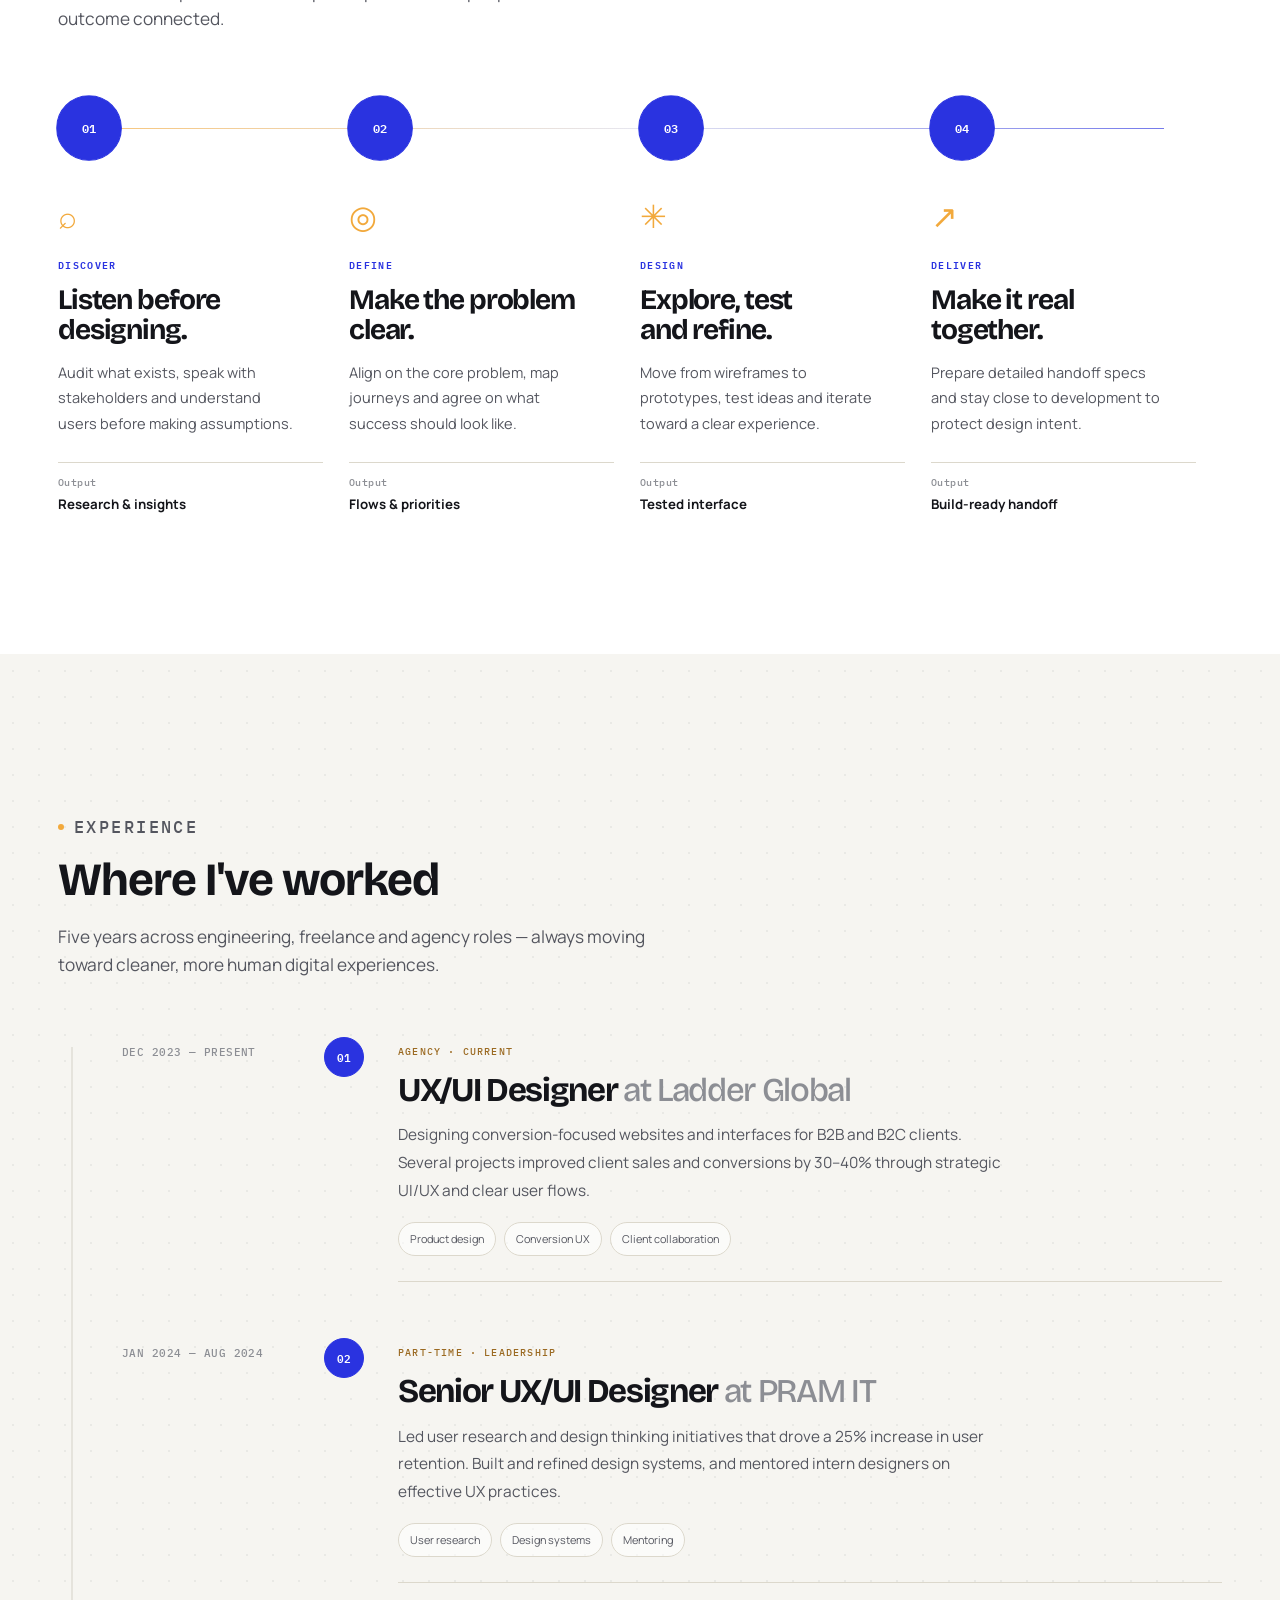
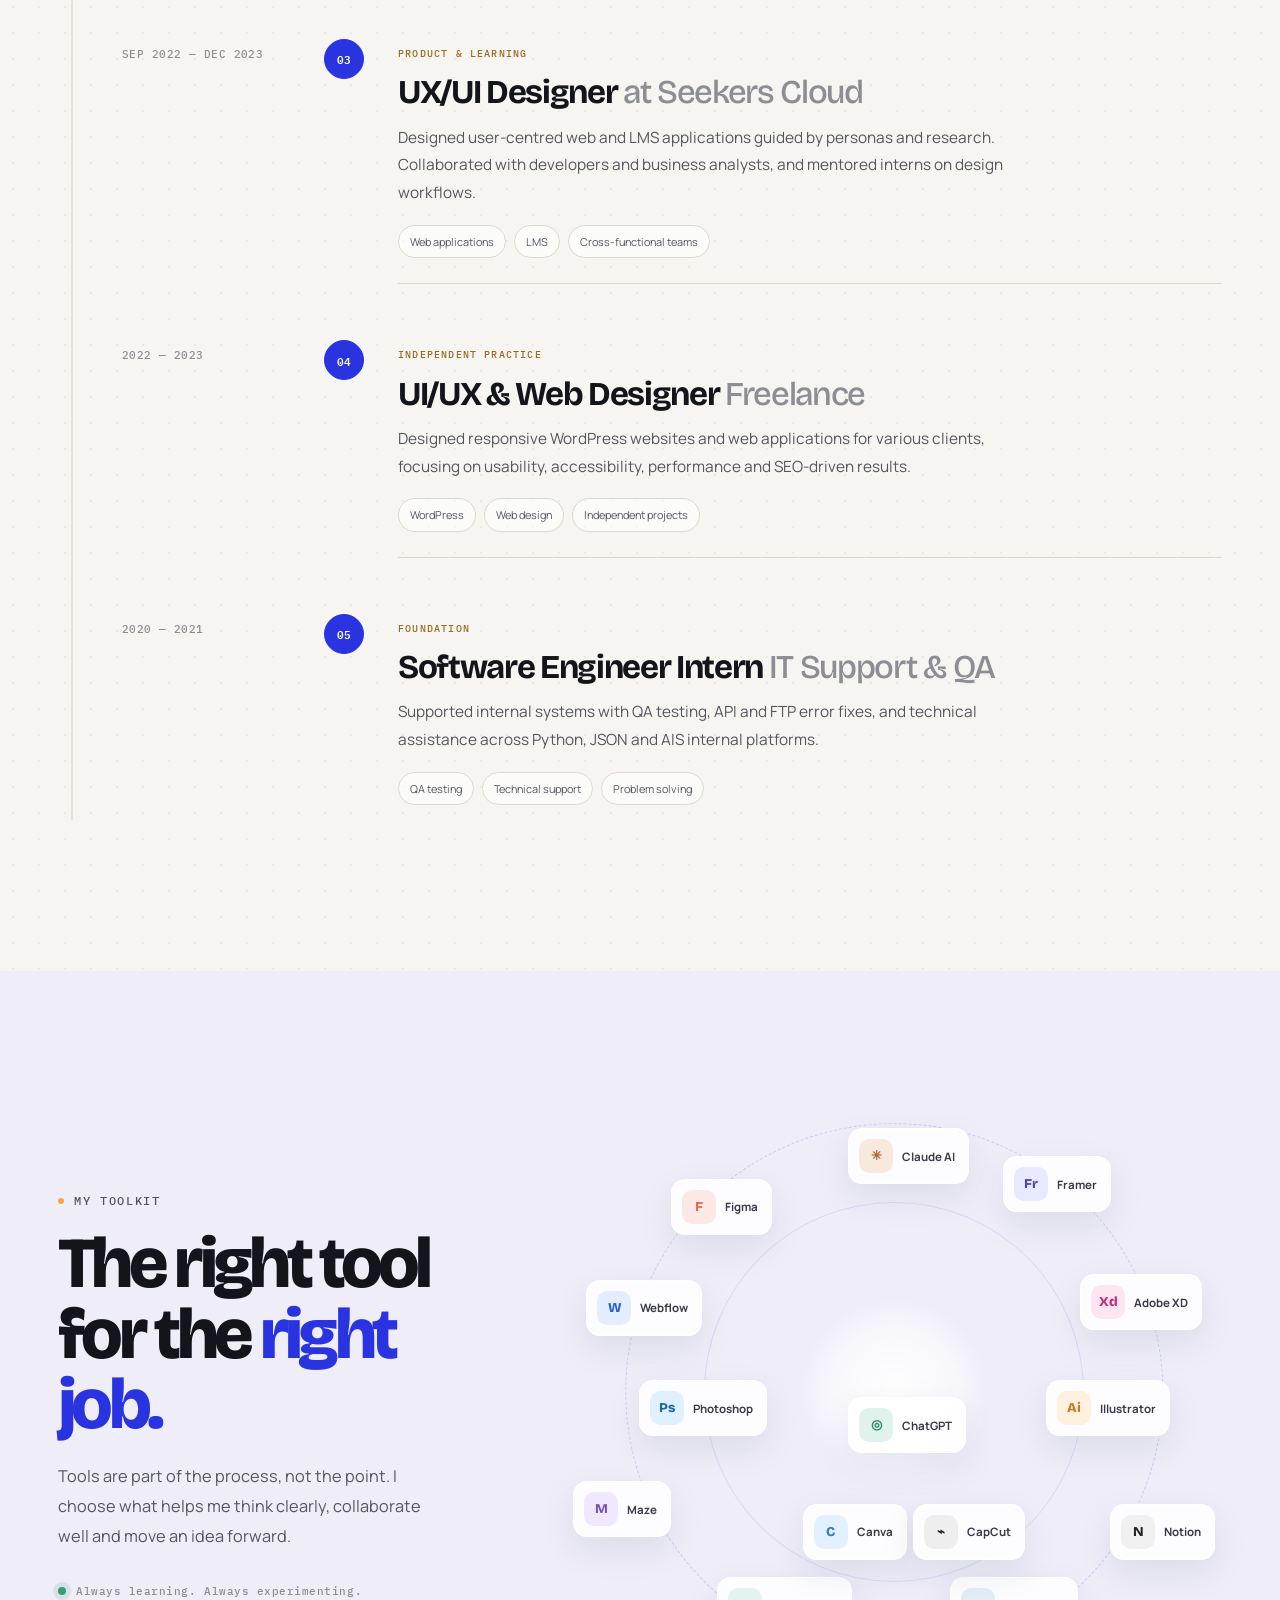
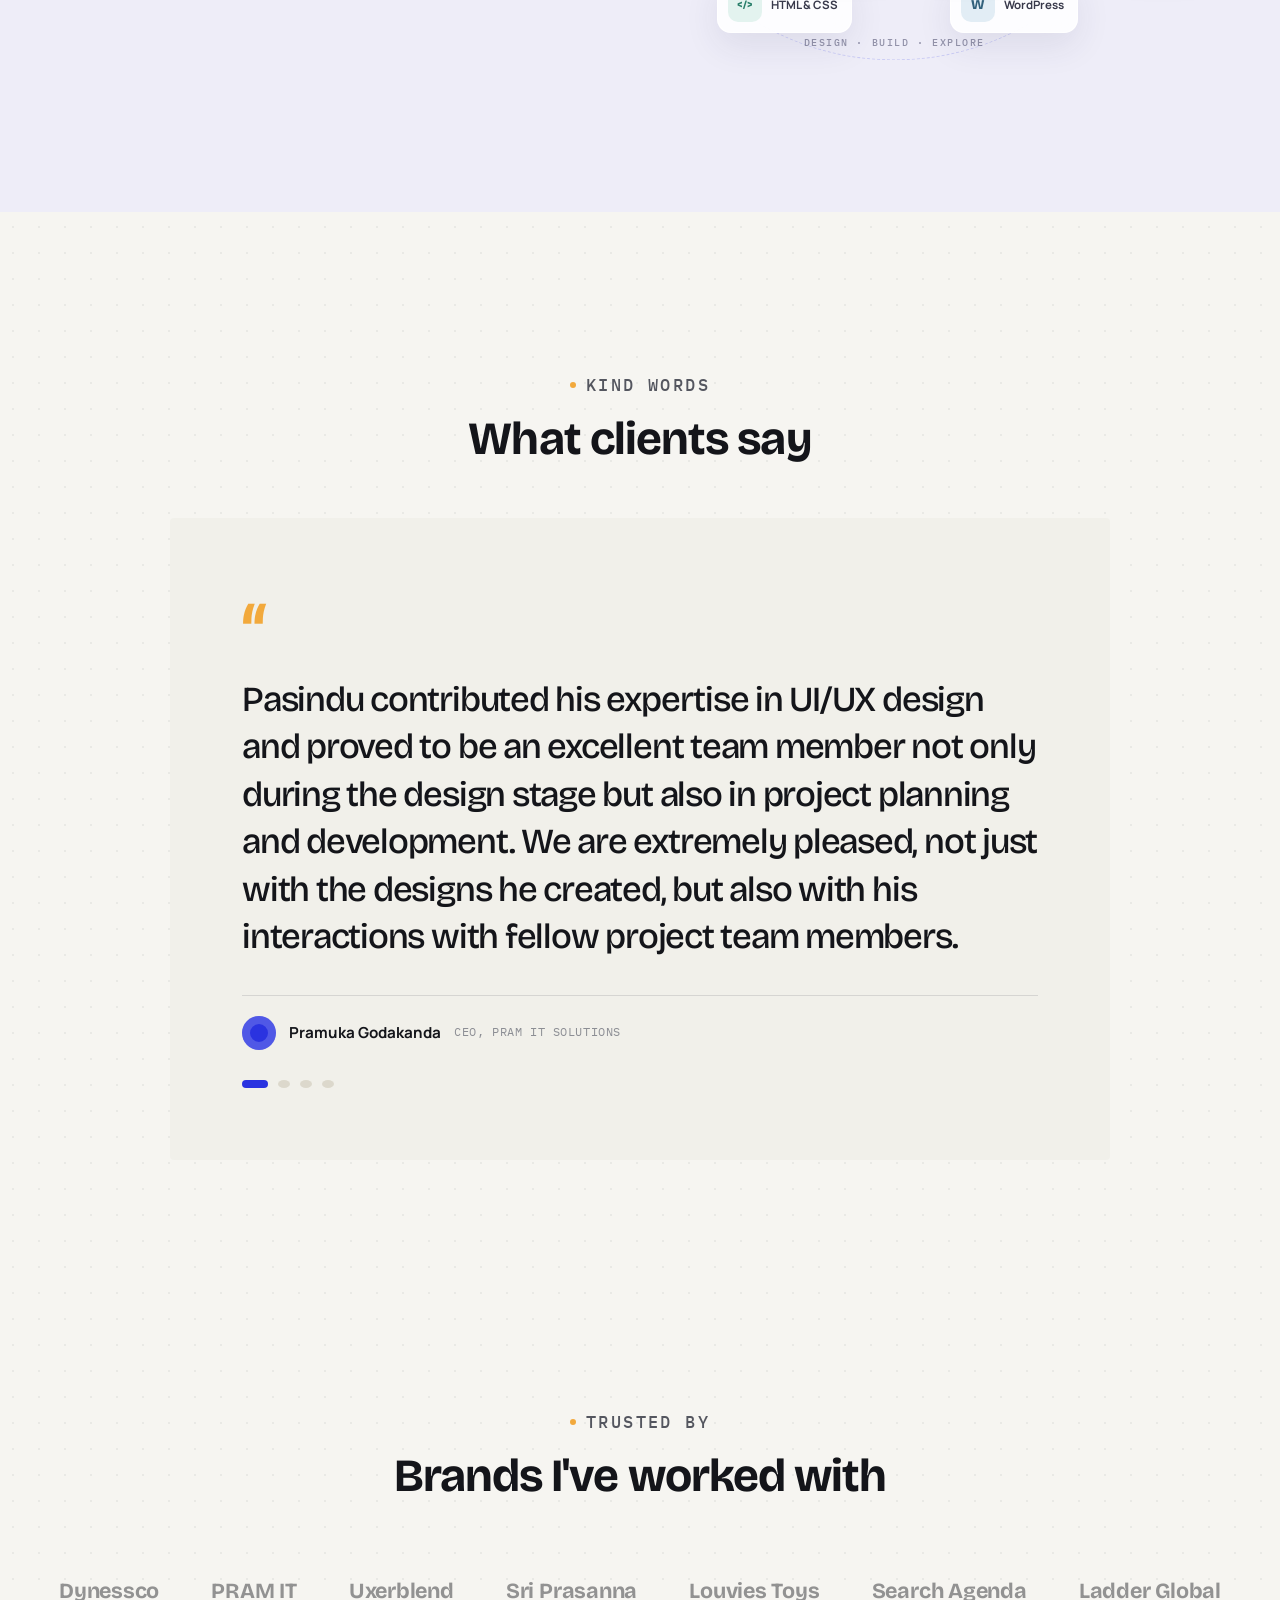
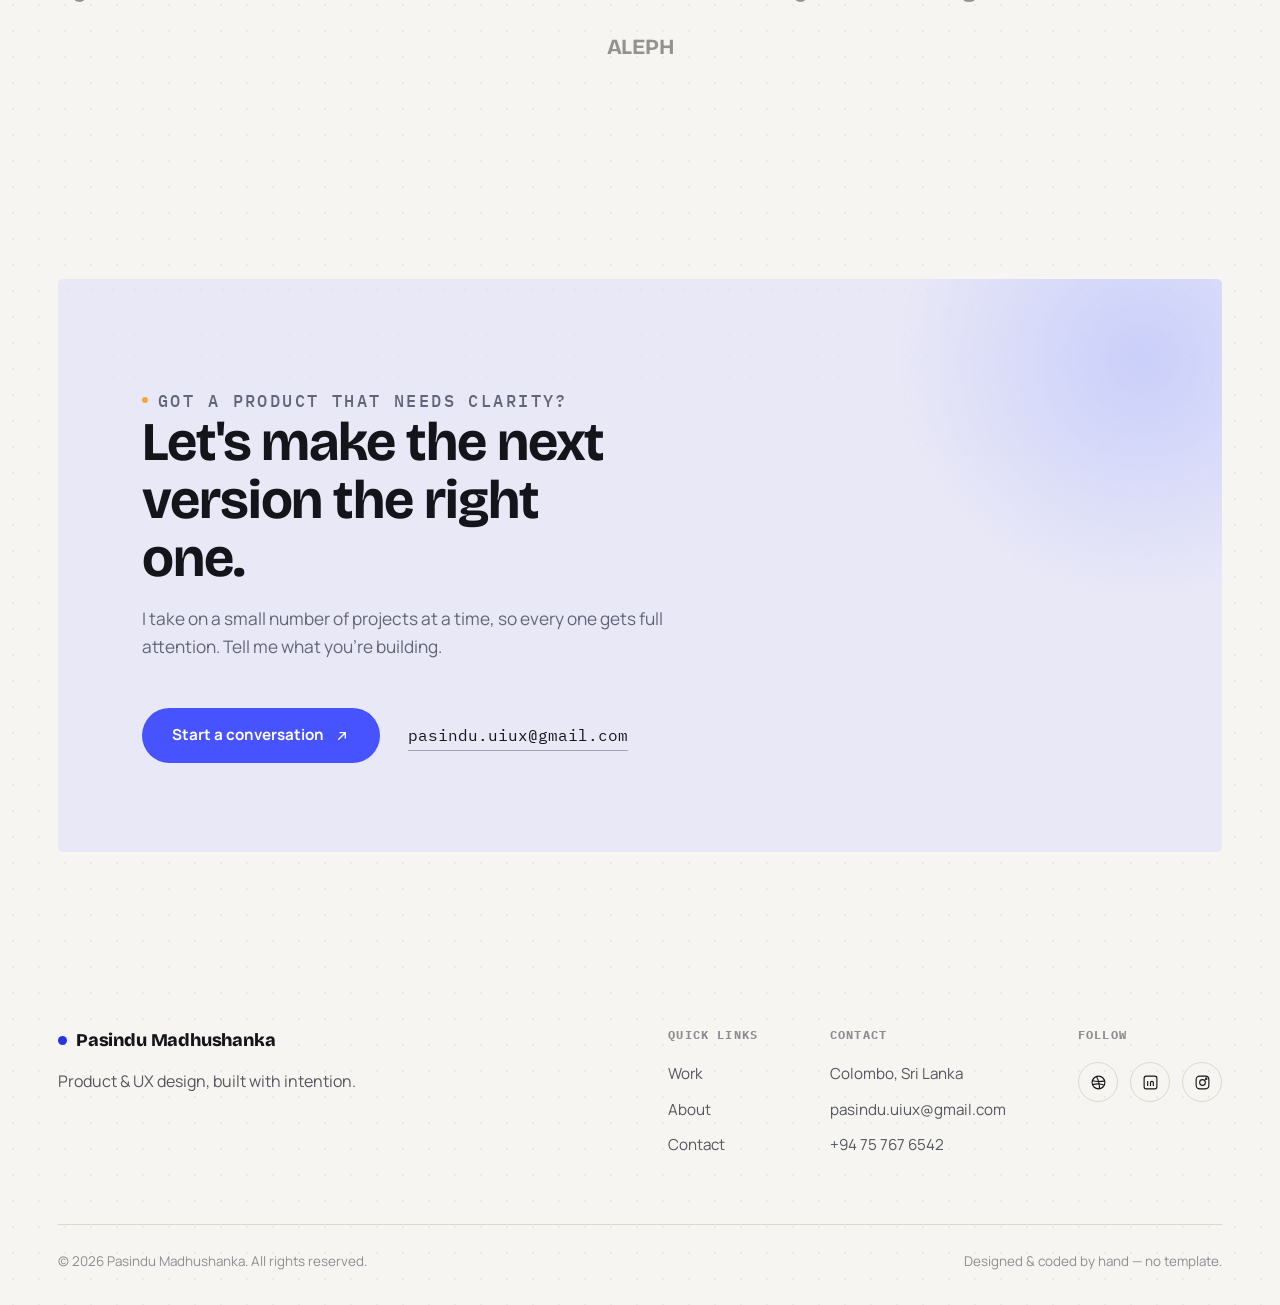
==== commit 5b428757: "Add files via upload" ====
--- a/index.html
+++ b/index.html
@@ -393,140 +393,93 @@
         </div>
       </div>
 
-      <div class="gallery-grid">
-        <div class="gallery-card" data-reveal>
-          <div class="gallery-visual gallery-visual--img">
-            <img src="PCHE_Design.png" alt="PCHE UI UX Design mockup">
-          </div>
-          <div class="gallery-caption">
-            <p class="gallery-title">PCHE UI UX Design</p>
-            <span class="gallery-meta">Company Project — Ladder Global</span>
-            <span class="gallery-meta">Role: UI/UX Designer</span>
-            <a class="gallery-cta" href="https://pche.lk/" target="_blank" rel="noopener">
-              View Project
-              <svg viewBox="0 0 24 24" fill="none" stroke="currentColor" stroke-width="2" stroke-linecap="round"><path d="M7 17 17 7M9 7h8v8"/></svg>
-            </a>
-          </div>
-        </div>
-
-        <div class="gallery-card" data-reveal data-delay="80">
-          <div class="gallery-visual gallery-visual--img">
-            <img src="WTC_Colombo.jpg" alt="WTC Colombo UI UX Design mockup">
-          </div>
-          <div class="gallery-caption">
-            <p class="gallery-title">WTC Colombo - UI UX Design</p>
-            <span class="gallery-meta">Company Project — Ladder Global</span>
-            <span class="gallery-meta">Role: UI/UX Designer</span>
-            <a class="gallery-cta" href="https://wtccolombo.com/" target="_blank" rel="noopener">
-              View Project
-              <svg viewBox="0 0 24 24" fill="none" stroke="currentColor" stroke-width="2" stroke-linecap="round"><path d="M7 17 17 7M9 7h8v8"/></svg>
-            </a>
-          </div>
-        </div>
-
-        <div class="gallery-card" data-reveal data-delay="160">
-          <div class="gallery-visual gallery-visual--img">
-            <img src="Blissfull_Design.png" alt="Blissful Escape UI UX Design mockup">
-          </div>
-          <div class="gallery-caption">
-            <p class="gallery-title">Blissful Escape - UI UX Design</p>
-            <span class="gallery-meta">Company Project — Ladder Global</span>
-            <span class="gallery-meta">Role: UI/UX Designer</span>
-            <a class="gallery-cta" href="https://blissfulescapessl.com/" target="_blank" rel="noopener">
-              View Project
-              <svg viewBox="0 0 24 24" fill="none" stroke="currentColor" stroke-width="2" stroke-linecap="round"><path d="M7 17 17 7M9 7h8v8"/></svg>
-            </a>
-          </div>
-        </div>
-
-        <div class="gallery-card" data-reveal>
-          <div class="gallery-visual gallery-visual--img">
-            <img src="Cellux_Design.png" alt="Cellux UI UX Design mockup">
-          </div>
-          <div class="gallery-caption">
-            <p class="gallery-title">Cellux - UI UX Design</p>
-            <span class="gallery-meta">Company Project — Ladder Global</span>
-            <span class="gallery-meta">Role: UI/UX Designer</span>
-            <a class="gallery-cta" href="https://cellux.lk/" target="_blank" rel="noopener">
-              View Project
-              <svg viewBox="0 0 24 24" fill="none" stroke="currentColor" stroke-width="2" stroke-linecap="round"><path d="M7 17 17 7M9 7h8v8"/></svg>
-            </a>
-          </div>
-        </div>
-
-        <div class="gallery-card" data-reveal data-delay="80">
-          <div class="gallery-visual gallery-visual--img">
-            <img src="Crowntex.jpg" alt="Crowntex UI UX Design mockup">
-          </div>
-          <div class="gallery-caption">
-            <p class="gallery-title">Crowntex - UI UX Design</p>
-            <span class="gallery-meta">Company Project — Ladder Global</span>
-            <span class="gallery-meta">Role: UI/UX Designer</span>
-            <a class="gallery-cta" href="https://crowntex.com.au/" target="_blank" rel="noopener">
-              View Project
-              <svg viewBox="0 0 24 24" fill="none" stroke="currentColor" stroke-width="2" stroke-linecap="round"><path d="M7 17 17 7M9 7h8v8"/></svg>
-            </a>
-          </div>
-        </div>
-
-        <div class="gallery-card" data-reveal data-delay="160">
-          <div class="gallery-visual gallery-visual--img">
-            <img src="Estiaco_Travel.png" alt="Estiaco Travel UI UX Design mockup">
-          </div>
-          <div class="gallery-caption">
-            <p class="gallery-title">Estiaco Travel - UI UX Design</p>
-            <span class="gallery-meta">Company Project — Ladder Global</span>
-            <span class="gallery-meta">Role: UI/UX Designer</span>
-            <a class="gallery-cta" href="https://estiacoholidays.com/" target="_blank" rel="noopener">
-              View Project
-              <svg viewBox="0 0 24 24" fill="none" stroke="currentColor" stroke-width="2" stroke-linecap="round"><path d="M7 17 17 7M9 7h8v8"/></svg>
-            </a>
-          </div>
-        </div>
-      </div>
-    </div>
-  </section>
-
-  <!-- ABOUT + PROCESS -->
-  <section class="section" id="about">
-    <div class="container about-grid">
-      <div class="about-copy" data-reveal>
-        <p class="eyebrow"><span class="dot"></span>About</p>
-        <h2>Designer first.<br>Systems thinker always.</h2>
-        <p>I spend most of my day moving between research notes, Figma files and dev handoff docs — translating what people need into interfaces that hold up under real use. My background spans product design, front-end implementation and a bit of business analysis, so I design with technical and commercial constraints already in mind, not as an afterthought.</p>
-        <p>Outside client work I'm usually rebuilding my own design system, reading about behavioural psychology, or sketching ideas that may never ship — just to keep the muscle warm.</p>
-        <div class="about-stats">
-          <div><strong data-count="4" data-suffix="+">0</strong><span>Years in practice</span></div>
-          <div><strong data-count="9" data-suffix="">0</strong><span>Long-term clients</span></div>
-          <div><strong data-count="98" data-suffix="%">0</strong><span>Returning clients</span></div>
-        </div>
-      </div>
-
-      <div id="process" data-reveal data-delay="120">
+      <div class="gallery-showcase">
+        <a class="gallery-tile gallery-tile--large" href="https://pche.lk/" target="_blank" rel="noopener" data-reveal data-cursor="Explore project">
+          <img src="PCHE_Design.png" alt="PCHE website experience designed by Pasindu">
+          <span class="gallery-tile-index">01 / WEB EXPERIENCE</span>
+          <span class="gallery-tile-overlay"><span><small>Company project · Ladder Global</small><strong>PCHE</strong><em>UI/UX Designer</em></span><i>↗</i></span>
+        </a>
+        <a class="gallery-tile gallery-tile--tall" href="https://wtccolombo.com/" target="_blank" rel="noopener" data-reveal data-delay="70" data-cursor="Explore project">
+          <img src="WTC_Colombo.jpg" alt="World Trade Center Colombo website design">
+          <span class="gallery-tile-index">02 / CORPORATE</span>
+          <span class="gallery-tile-overlay"><span><small>Company project · Ladder Global</small><strong>WTC Colombo</strong><em>UI/UX Designer</em></span><i>↗</i></span>
+        </a>
+        <a class="gallery-tile" href="https://blissfulescapessl.com/" target="_blank" rel="noopener" data-reveal data-delay="110" data-cursor="Explore project">
+          <img src="Blissfull_Design.png" alt="Blissful Escape travel and hospitality website design">
+          <span class="gallery-tile-index">03 / HOSPITALITY</span>
+          <span class="gallery-tile-overlay"><span><small>Company project · Ladder Global</small><strong>Blissful Escape</strong><em>UI/UX Designer</em></span><i>↗</i></span>
+        </a>
+        <a class="gallery-tile" href="https://cellux.lk/" target="_blank" rel="noopener" data-reveal data-delay="150" data-cursor="Explore project">
+          <img src="Cellux_Design.png" alt="Cellux website design">
+          <span class="gallery-tile-index">04 / DIGITAL PRODUCT</span>
+          <span class="gallery-tile-overlay"><span><small>Company project · Ladder Global</small><strong>Cellux</strong><em>UI/UX Designer</em></span><i>↗</i></span>
+        </a>
+        <a class="gallery-tile gallery-tile--wide" href="https://crowntex.com.au/" target="_blank" rel="noopener" data-reveal data-delay="190" data-cursor="Explore project">
+          <img src="Crowntex.jpg" alt="Crowntex ecommerce website design">
+          <span class="gallery-tile-index">05 / E-COMMERCE</span>
+          <span class="gallery-tile-overlay"><span><small>Company project · Ladder Global</small><strong>Crowntex</strong><em>UI/UX Designer</em></span><i>↗</i></span>
+        </a>
+        <a class="gallery-tile" href="https://estiacoholidays.com/" target="_blank" rel="noopener" data-reveal data-delay="230" data-cursor="Explore project">
+          <img src="Estiaco_Travel.png" alt="Estiaco Travel website design">
+          <span class="gallery-tile-index">06 / TRAVEL</span>
+          <span class="gallery-tile-overlay"><span><small>Company project · Ladder Global</small><strong>Estiaco Travel</strong><em>UI/UX Designer</em></span><i>↗</i></span>
+        </a>
+      </div>
+    </div>
+  </section>
+
+  <!-- ABOUT — SCROLL STORY -->
+  <section class="section about-story" id="about">
+    <div class="container">
+      <div class="about-story-head" data-reveal>
+        <p class="eyebrow"><span class="dot"></span>A little about me</p>
+        <h2>Good design starts<br>with <span>good questions.</span></h2>
+        <p class="about-intro">I’m Pasindu — a designer who enjoys connecting the dots between people, products and technology. Scroll through the way I think about my work.</p>
+      </div>
+      <div class="about-journey">
+        <aside class="about-journey-rail"><span class="mono-tag">THE DESIGNER BEHIND THE SCREENS</span><span class="about-rail-line"></span><span class="about-rail-current">01 <i>—</i> 03</span></aside>
+        <div class="about-journey-panels">
+          <article class="about-panel is-current" data-about-panel>
+            <span class="about-panel-number">01</span><p class="about-panel-label">THE THINKER</p>
+            <h3>Curious about<br><em>the why.</em></h3>
+            <p>I start by understanding people, their goals and the context around a problem. Research notes, behavioural psychology and thoughtful questions help me find the real need behind a request.</p>
+            <div class="about-panel-foot"><span>Research · Product thinking · Business context</span><b>01 / 03</b></div>
+          </article>
+          <article class="about-panel" data-about-panel>
+            <span class="about-panel-number">02</span><p class="about-panel-label">THE SYSTEMS THINKER</p>
+            <h3>Designing beyond<br><em>the screen.</em></h3>
+            <p>My background spans product design, front-end implementation and business analysis. I think about flows, components, edge cases and technical constraints — not just how one screen looks.</p>
+            <div class="about-panel-foot"><span>UX architecture · Design systems · Feasibility</span><b>02 / 03</b></div>
+          </article>
+          <article class="about-panel" data-about-panel>
+            <span class="about-panel-number">03</span><p class="about-panel-label">THE COLLABORATOR</p>
+            <h3>Better work,<br><em>together.</em></h3>
+            <p>I enjoy working closely with developers, clients and cross-functional teams — turning complex conversations into clear decisions, useful prototypes and thoughtful handoffs.</p>
+            <div class="about-panel-foot"><span>Communication · Iteration · Delivery</span><b>03 / 03</b></div>
+          </article>
+        </div>
+      </div>
+      <div class="about-stats about-stats--strip" data-reveal>
+        <div><strong data-count="4" data-suffix="+">0</strong><span>Years in practice</span></div>
+        <div><strong data-count="9" data-suffix="">0</strong><span>Long-term clients</span></div>
+        <div><strong data-count="98" data-suffix="%">0</strong><span>Returning clients</span></div>
+      </div>
+    </div>
+  </section>
+
+  <!-- PROCESS — VISUAL STEPS -->
+  <section class="section process-section" id="process">
+    <div class="container">
+      <div class="section-head" data-reveal>
         <p class="eyebrow"><span class="dot"></span>How I work</p>
-        <h2 style="font-size:clamp(1.6rem,2.6vw,2.1rem); margin-top:14px;">A four-step process</h2>
-        <div class="timeline" style="margin-top:36px;">
-          <div class="step" data-reveal>
-            <span class="step-num">01 — Discover</span>
-            <h4>Talk to real users</h4>
-            <p>Audit what already exists and find out which assumptions are actually true before designing anything.</p>
-          </div>
-          <div class="step" data-reveal>
-            <span class="step-num">02 — Define</span>
-            <h4>Agree on the problem</h4>
-            <p>Turn research into a clear problem statement and success metrics everyone signs off on.</p>
-          </div>
-          <div class="step" data-reveal>
-            <span class="step-num">03 — Design</span>
-            <h4>Prototype in fast loops</h4>
-            <p>Wireframe and test in tight cycles, refining until the flow feels obvious rather than clever.</p>
-          </div>
-          <div class="step" data-reveal>
-            <span class="step-num">04 — Deliver</span>
-            <h4>Stay through handoff</h4>
-            <p>Hand off detailed specs and stay close through development so nothing gets lost in translation.</p>
-          </div>
-        </div>
+        <h2>From first question<br>to thoughtful delivery.</h2>
+        <p>A collaborative process that keeps the problem, the people and the outcome connected.</p>
+      </div>
+      <div class="process-track">
+        <article class="process-stage" data-reveal><span class="process-stage-no">01</span><div class="process-stage-icon">⌕</div><p class="process-stage-kicker">DISCOVER</p><h3>Listen before<br>designing.</h3><p>Audit what exists, speak with stakeholders and understand users before making assumptions.</p><span class="process-stage-output">Output <b>Research &amp; insights</b></span></article>
+        <article class="process-stage" data-reveal data-delay="70"><span class="process-stage-no">02</span><div class="process-stage-icon">◎</div><p class="process-stage-kicker">DEFINE</p><h3>Make the problem<br>clear.</h3><p>Align on the core problem, map journeys and agree on what success should look like.</p><span class="process-stage-output">Output <b>Flows &amp; priorities</b></span></article>
+        <article class="process-stage" data-reveal data-delay="140"><span class="process-stage-no">03</span><div class="process-stage-icon">✳</div><p class="process-stage-kicker">DESIGN</p><h3>Explore, test<br>and refine.</h3><p>Move from wireframes to prototypes, test ideas and iterate toward a clear experience.</p><span class="process-stage-output">Output <b>Tested interface</b></span></article>
+        <article class="process-stage" data-reveal data-delay="210"><span class="process-stage-no">04</span><div class="process-stage-icon">↗</div><p class="process-stage-kicker">DELIVER</p><h3>Make it real<br>together.</h3><p>Prepare detailed handoff specs and stay close to development to protect design intent.</p><span class="process-stage-output">Output <b>Build-ready handoff</b></span></article>
       </div>
     </div>
   </section>
@@ -540,70 +493,43 @@
         <p>Five years across engineering, freelance and agency roles — always moving toward cleaner, more human digital experiences.</p>
       </div>
 
-      <div class="experience-list" data-reveal data-delay="100">
-        <div class="experience-item">
-          <div class="experience-when">2023 Dec — Present</div>
-          <div class="experience-main">
-            <h3>UX/UI Designer <span class="exp-company">— Ladder Global</span></h3>
-            <p>Designing conversion-focused websites and interfaces for B2B and B2C clients. Several projects improved client sales and conversions by 30–40% through strategic UI/UX and clear user flows.</p>
-          </div>
-        </div>
-        <div class="experience-item">
-          <div class="experience-when">2024 Jan — 2024 Aug</div>
-          <div class="experience-main">
-            <h3>Senior UX/UI Designer <span class="exp-company">— PRAM IT (Part-time)</span></h3>
-            <p>Led user research and design thinking initiatives that drove a 25% increase in user retention. Built and refined design systems, and mentored intern designers on effective UX practices.</p>
-          </div>
-        </div>
-        <div class="experience-item">
-          <div class="experience-when">2022 Sep — 2023 Dec</div>
-          <div class="experience-main">
-            <h3>UX/UI Designer <span class="exp-company">— Seekers Cloud</span></h3>
-            <p>Designed user-centred web and LMS applications guided by personas and research. Collaborated with developers and business analysts, and mentored interns on design workflows.</p>
-          </div>
-        </div>
-        <div class="experience-item">
-          <div class="experience-when">2022 — 2023</div>
-          <div class="experience-main">
-            <h3>UI/UX &amp; Web Designer <span class="exp-company">— Freelance</span></h3>
-            <p>Designed responsive WordPress websites and web applications for various clients, focusing on usability, accessibility, performance and SEO-driven results.</p>
-          </div>
-        </div>
-        <div class="experience-item">
-          <div class="experience-when">2020 — 2021</div>
-          <div class="experience-main">
-            <h3>Software Engineer Intern <span class="exp-company">— IT Support &amp; QA</span></h3>
-            <p>Supported internal systems with QA testing, API and FTP error fixes, and technical assistance across Python, JSON and AIS internal platforms.</p>
-          </div>
-        </div>
-      </div>
-    </div>
-  </section>
-
-  <!-- SKILLS -->
-  <section class="section section--tight">
-    <div class="container">
-      <div class="section-head" data-reveal>
-        <p class="eyebrow"><span class="dot"></span>Toolkit</p>
-        <h2>Tools I reach for daily</h2>
-      </div>
-      <div class="skills-grid" data-reveal data-delay="100">
-        <span class="skill-pill">Figma</span>
-        <span class="skill-pill">Framer</span>
-        <span class="skill-pill">Webflow</span>
-        <span class="skill-pill">Adobe XD</span>
-        <span class="skill-pill">Photoshop</span>
-        <span class="skill-pill">Illustrator</span>
-        <span class="skill-pill">Maze</span>
-        <span class="skill-pill">Notion</span>
-        <span class="skill-pill">HTML &amp; CSS</span>
-        <span class="skill-pill">Design Systems</span>
-        <span class="skill-pill">Accessibility (WCAG)</span>
-        <span class="skill-pill">WordPress</span>
-        <span class="skill-pill">Claude AI</span>
-        <span class="skill-pill">ChatGPT</span>
-        <span class="skill-pill">Canva</span>
-        <span class="skill-pill">CapCut</span>
+      <div class="career-journey">
+        <div class="career-spine" aria-hidden="true"><span></span></div>
+        <article class="career-stop" data-reveal><div class="career-date">DEC 2023 — PRESENT</div><div class="career-node">01</div><div class="career-content"><span class="career-type">AGENCY · CURRENT</span><h3>UX/UI Designer <span>at Ladder Global</span></h3><p>Designing conversion-focused websites and interfaces for B2B and B2C clients. Several projects improved client sales and conversions by 30–40% through strategic UI/UX and clear user flows.</p><div class="career-tags"><span>Product design</span><span>Conversion UX</span><span>Client collaboration</span></div></div></article>
+        <article class="career-stop" data-reveal><div class="career-date">JAN 2024 — AUG 2024</div><div class="career-node">02</div><div class="career-content"><span class="career-type">PART-TIME · LEADERSHIP</span><h3>Senior UX/UI Designer <span>at PRAM IT</span></h3><p>Led user research and design thinking initiatives that drove a 25% increase in user retention. Built and refined design systems, and mentored intern designers on effective UX practices.</p><div class="career-tags"><span>User research</span><span>Design systems</span><span>Mentoring</span></div></div></article>
+        <article class="career-stop" data-reveal><div class="career-date">SEP 2022 — DEC 2023</div><div class="career-node">03</div><div class="career-content"><span class="career-type">PRODUCT &amp; LEARNING</span><h3>UX/UI Designer <span>at Seekers Cloud</span></h3><p>Designed user-centred web and LMS applications guided by personas and research. Collaborated with developers and business analysts, and mentored interns on design workflows.</p><div class="career-tags"><span>Web applications</span><span>LMS</span><span>Cross-functional teams</span></div></div></article>
+        <article class="career-stop" data-reveal><div class="career-date">2022 — 2023</div><div class="career-node">04</div><div class="career-content"><span class="career-type">INDEPENDENT PRACTICE</span><h3>UI/UX &amp; Web Designer <span>Freelance</span></h3><p>Designed responsive WordPress websites and web applications for various clients, focusing on usability, accessibility, performance and SEO-driven results.</p><div class="career-tags"><span>WordPress</span><span>Web design</span><span>Independent projects</span></div></div></article>
+        <article class="career-stop" data-reveal><div class="career-date">2020 — 2021</div><div class="career-node">05</div><div class="career-content"><span class="career-type">FOUNDATION</span><h3>Software Engineer Intern <span>IT Support &amp; QA</span></h3><p>Supported internal systems with QA testing, API and FTP error fixes, and technical assistance across Python, JSON and AIS internal platforms.</p><div class="career-tags"><span>QA testing</span><span>Technical support</span><span>Problem solving</span></div></div></article>
+      </div>
+    </div>
+  </section>
+
+  <!-- TOOLKIT — FLOATING ICON FIELD -->
+  <section class="section toolkit-section" id="toolkit">
+    <div class="container toolkit-layout">
+      <div class="toolkit-copy" data-reveal>
+        <p class="eyebrow"><span class="dot"></span>My toolkit</p>
+        <h2>The right tool<br>for the <em>right job.</em></h2>
+        <p>Tools are part of the process, not the point. I choose what helps me think clearly, collaborate well and move an idea forward.</p>
+        <div class="toolkit-note"><span class="toolkit-note-dot"></span>Always learning. Always experimenting.</div>
+      </div>
+      <div class="tool-cloud" aria-label="Tools and technologies">
+        <span class="tool-orbit tool-orbit--one"></span><span class="tool-orbit tool-orbit--two"></span>
+        <div class="tool-float tool-float--figma"><b>F</b><span>Figma</span></div>
+        <div class="tool-float tool-float--framer"><b>Fr</b><span>Framer</span></div>
+        <div class="tool-float tool-float--webflow"><b>W</b><span>Webflow</span></div>
+        <div class="tool-float tool-float--xd"><b>Xd</b><span>Adobe XD</span></div>
+        <div class="tool-float tool-float--ps"><b>Ps</b><span>Photoshop</span></div>
+        <div class="tool-float tool-float--ai"><b>Ai</b><span>Illustrator</span></div>
+        <div class="tool-float tool-float--maze"><b>M</b><span>Maze</span></div>
+        <div class="tool-float tool-float--notion"><b>N</b><span>Notion</span></div>
+        <div class="tool-float tool-float--code"><b>&lt;/&gt;</b><span>HTML &amp; CSS</span></div>
+        <div class="tool-float tool-float--wp"><b>W</b><span>WordPress</span></div>
+        <div class="tool-float tool-float--claude"><b>✳</b><span>Claude AI</span></div>
+        <div class="tool-float tool-float--chatgpt"><b>◎</b><span>ChatGPT</span></div>
+        <div class="tool-float tool-float--canva"><b>C</b><span>Canva</span></div>
+        <div class="tool-float tool-float--capcut"><b>⌁</b><span>CapCut</span></div>
+        <span class="tool-cloud-caption">DESIGN · BUILD · EXPLORE</span>
       </div>
     </div>
   </section>
--- a/styles.css
+++ b/styles.css
@@ -1680,3 +1680,144 @@
 @media(max-width:760px){.hero--editorial{padding-top:112px}.hero-editorial-grid{grid-template-columns:1fr;gap:34px}.hero--editorial .hero-intro{font-size:clamp(3rem,11vw,5rem);max-width:13ch}.hero-editorial-visual{min-height:450px;max-width:570px;width:100%;margin:0 auto}.hero-project--food{height:315px;width:75%;left:3%}.hero-project--market{height:190px;width:62%;bottom:35px}.hero--editorial .hero-stats--editorial{margin-top:30px}.hero-visual-stamp{right:2%;top:20%;width:65px;height:65px}}
 @media(max-width:480px){.hero--editorial .hero-intro{font-size:clamp(2.75rem,12.5vw,3.8rem)}.hero-kicker{font-size:.61rem;letter-spacing:.04em}.hero--editorial .hero-actions{width:100%;flex-direction:column}.hero--editorial .hero-actions .btn{width:100%;justify-content:center}.hero--editorial .hero-stats--editorial{gap:18px;justify-content:space-between}.hero--editorial .hero-stats--editorial .stat{min-width:0}.hero--editorial .hero-stats--editorial .stat span{font-size:.65rem}.hero-editorial-visual{min-height:365px}.hero-project--food{height:260px;width:78%;top:46px}.hero-project--market{height:155px;width:64%;bottom:28px}.hero-project{border-width:5px}.hero-project-caption{padding:25px 12px 11px}.hero-project-caption strong{font-size:.9rem}.hero-project-caption small{font-size:.52rem}.hero-project-caption i{width:28px;height:28px}.hero-visual-note{font-size:.56rem}.hero-visual-stamp{width:57px;height:57px;font-size:.7rem}.hero-scroll-cue{font-size:.56rem}}
 @media(prefers-reduced-motion:reduce){.hero--editorial .hw{transition:none}.hero-project,.hero-project img{transition:none}}
+
+/* =====================================================================
+   HOMEPAGE EDITORIAL SYSTEM — gallery, about story, career, toolkit, proof
+   Keeps the warm paper / ink / cobalt / amber identity from the hero.
+   ===================================================================== */
+:root{--story-lilac:#e9e7fb;--story-blue:#dfe9ff;--story-peach:#f6e6d8;--story-green:#e1eee7}
+
+/* Image-led gallery: no card shells; project details reveal on hover/focus. */
+.gallery-showcase{display:grid;grid-template-columns:1.12fr .88fr 1fr;grid-auto-rows:minmax(245px,20vw);gap:12px;margin-top:54px}
+.gallery-tile{position:relative;display:block;min-width:0;overflow:hidden;background:#e8e7e2;isolation:isolate;color:#fff;outline-offset:5px}
+.gallery-tile--large{grid-row:span 2}
+.gallery-tile--tall{grid-row:span 2}
+.gallery-tile--wide{grid-column:span 2}
+.gallery-tile img{position:absolute;inset:0;width:100%;height:100%;object-fit:cover;object-position:top center;transition:transform .9s cubic-bezier(.2,.7,.2,1),filter .6s ease;filter:saturate(.9)}
+.gallery-tile:after{content:"";position:absolute;inset:0;background:linear-gradient(180deg,rgba(15,18,27,.12),transparent 35%,rgba(15,18,27,.82));opacity:.76;transition:opacity .45s ease}
+.gallery-tile-index{position:absolute;z-index:2;left:20px;top:19px;padding:8px 11px;border:1px solid rgba(255,255,255,.45);background:rgba(20,21,26,.18);backdrop-filter:blur(10px);font:500 .61rem 'IBM Plex Mono',monospace;letter-spacing:.1em}
+.gallery-tile-overlay{position:absolute;z-index:3;left:24px;right:22px;bottom:22px;display:flex;align-items:flex-end;justify-content:space-between;gap:18px;transform:translateY(13px);transition:transform .5s cubic-bezier(.2,.7,.2,1)}
+.gallery-tile-overlay small,.gallery-tile-overlay em{display:block;font:500 .66rem 'IBM Plex Mono',monospace;letter-spacing:.06em;color:rgba(255,255,255,.76);font-style:normal}
+.gallery-tile-overlay strong{display:block;margin:7px 0 5px;font:700 clamp(1.35rem,2.5vw,2.25rem)/1 'Bricolage Grotesque',sans-serif;letter-spacing:-.045em}
+.gallery-tile-overlay i{display:grid;place-items:center;width:42px;height:42px;flex:0 0 42px;border:1px solid rgba(255,255,255,.65);border-radius:50%;font-style:normal;font-size:1.1rem;transition:background .3s,color .3s,transform .3s}
+.gallery-tile:hover img,.gallery-tile:focus-visible img{transform:scale(1.055);filter:saturate(1.08)}
+.gallery-tile:hover:after,.gallery-tile:focus-visible:after{opacity:1}
+.gallery-tile:hover .gallery-tile-overlay,.gallery-tile:focus-visible .gallery-tile-overlay{transform:translateY(0)}
+.gallery-tile:hover .gallery-tile-overlay i,.gallery-tile:focus-visible .gallery-tile-overlay i{background:#fff;color:var(--ink);transform:rotate(45deg)}
+@media(hover:none){.gallery-tile-overlay{transform:none}.gallery-tile:after{opacity:.92}}
+
+/* About as a three-chapter scroll story. */
+.about-story{background:#f2f0ea;overflow:clip}
+.about-story-head{max-width:780px;margin-bottom:clamp(48px,7vw,90px)}
+.about-story-head h2{font:800 clamp(2.7rem,6.5vw,5.6rem)/.98 'Bricolage Grotesque',sans-serif;letter-spacing:-.065em;margin-top:18px}
+.about-story-head h2 span{color:var(--cobalt)}
+.about-intro{max-width:52ch;margin-top:22px;color:var(--ink-2);font-size:1.08rem;line-height:1.8}
+.about-journey{display:grid;grid-template-columns:minmax(170px,.36fr) 1fr;gap:clamp(28px,7vw,100px);align-items:start}
+.about-journey-rail{position:sticky;top:120px;display:flex;flex-direction:column;gap:22px;padding-top:22px;color:var(--ink-3);font:500 .65rem 'IBM Plex Mono',monospace;letter-spacing:.09em}
+.about-rail-line{width:100%;height:1px;background:linear-gradient(90deg,var(--cobalt),rgba(42,51,224,.08));position:relative}
+.about-rail-current{color:var(--ink);font-size:.78rem}.about-rail-current i{color:var(--amber);font-style:normal}
+.about-journey-panels{min-width:0}
+.about-panel{position:relative;min-height:66vh;padding:clamp(34px,6vw,76px) clamp(25px,5vw,66px);margin-bottom:18px;display:flex;flex-direction:column;justify-content:center;overflow:hidden;background:#fff;border-radius:4px;box-shadow:0 20px 60px rgba(34,37,52,.045);opacity:.64;transform:scale(.985);transition:opacity .6s ease,transform .6s ease}
+.about-panel:nth-child(2){background:#e8e9f7}.about-panel:nth-child(3){background:#e8eee8}
+.about-panel.is-current{opacity:1;transform:scale(1)}
+.about-panel-number{position:absolute;right:clamp(22px,4vw,55px);top:clamp(22px,4vw,55px);font:800 clamp(3.4rem,8vw,7rem)/1 'Bricolage Grotesque',sans-serif;letter-spacing:-.08em;color:rgba(42,51,224,.12)}
+.about-panel-label{font:500 .68rem 'IBM Plex Mono',monospace;letter-spacing:.14em;color:var(--cobalt)}
+.about-panel h3{margin-top:25px;font:800 clamp(2.7rem,5.8vw,5.2rem)/.98 'Bricolage Grotesque',sans-serif;letter-spacing:-.065em}
+.about-panel h3 em{font-style:normal;color:var(--cobalt)}
+.about-panel>p:not(.about-panel-label){max-width:49ch;margin-top:24px;color:#555967;font-size:clamp(.98rem,1.35vw,1.12rem);line-height:1.85}
+.about-panel-foot{display:flex;justify-content:space-between;gap:18px;flex-wrap:wrap;margin-top:clamp(36px,6vw,70px);padding-top:17px;border-top:1px solid rgba(32,35,50,.14);font:500 .65rem 'IBM Plex Mono',monospace;color:#6e7180;letter-spacing:.04em}
+.about-panel-foot b{color:var(--ink);font-weight:500}
+.about-stats--strip{display:flex;gap:clamp(28px,7vw,100px);margin-top:42px;padding:30px 0 0;border-top:1px solid rgba(32,35,50,.15)}
+.about-stats--strip strong{font:800 clamp(2rem,3.5vw,3rem)/1 'Bricolage Grotesque',sans-serif;color:var(--ink)}
+.about-stats--strip span{display:block;margin-top:8px;color:var(--ink-2);font-size:.78rem}
+
+/* Four-step process as a connected editorial sequence. */
+.process-section{background:#fff}
+.process-section .section-head{max-width:700px}
+.process-track{position:relative;display:grid;grid-template-columns:repeat(4,1fr);gap:0;margin-top:64px}
+.process-track:before{content:"";position:absolute;top:31px;left:5%;right:5%;height:1px;background:linear-gradient(90deg,var(--amber),#d8d9e8,var(--cobalt));opacity:.65}
+.process-stage{position:relative;padding:0 clamp(15px,2vw,28px) 0 0}
+.process-stage-no{position:relative;z-index:1;display:grid;place-items:center;width:62px;height:62px;border:1px solid #d8d9e8;border-radius:50%;background:#fff;font:600 .72rem 'IBM Plex Mono',monospace;color:var(--cobalt);transition:background .35s,color .35s,transform .35s}
+.process-stage.is-visible .process-stage-no{background:var(--cobalt);color:#fff;transform:scale(1.06);border-color:var(--cobalt)}
+.process-stage-icon{margin-top:35px;font:400 2rem 'Manrope',sans-serif;color:var(--amber)}
+.process-stage-kicker{margin-top:17px;font:600 .65rem 'IBM Plex Mono',monospace;letter-spacing:.13em;color:var(--cobalt)}
+.process-stage h3{margin-top:12px;font:700 clamp(1.35rem,2.2vw,2rem)/1.08 'Bricolage Grotesque',sans-serif;letter-spacing:-.04em}
+.process-stage>p:not(.process-stage-kicker){max-width:27ch;margin-top:14px;color:var(--ink-2);font-size:.91rem;line-height:1.75}
+.process-stage-output{display:block;margin-top:26px;padding-top:13px;border-top:1px solid var(--line);font:500 .62rem 'IBM Plex Mono',monospace;color:var(--ink-3);letter-spacing:.05em}
+.process-stage-output b{display:block;margin-top:6px;color:var(--ink);font:700 .83rem 'Manrope',sans-serif;letter-spacing:0}
+
+/* Career path: vertical spine fills as milestones enter the viewport. */
+.career-journey{position:relative;margin-top:58px;padding-left:clamp(22px,5vw,68px)}
+.career-spine{position:absolute;left:13px;top:10px;bottom:10px;width:2px;background:#e5e3dc;overflow:hidden}
+.career-spine span{display:block;width:100%;height:100%;background:linear-gradient(var(--amber),var(--cobalt));transform:scaleY(0);transform-origin:top;transition:transform 1.2s ease}
+.career-journey.is-active .career-spine span{transform:scaleY(1)}
+.career-stop{position:relative;display:grid;grid-template-columns:170px 42px minmax(0,1fr);gap:clamp(14px,2.5vw,32px);padding:0 0 56px;opacity:.58;transform:translateY(18px);transition:opacity .65s ease,transform .65s ease}
+.career-stop:last-child{padding-bottom:0}
+.career-stop.is-visible{opacity:1;transform:translateY(0)}
+.career-date{padding-top:8px;color:var(--ink-3);font:500 .68rem 'IBM Plex Mono',monospace;letter-spacing:.04em}
+.career-node{position:relative;z-index:1;display:grid;place-items:center;width:40px;height:40px;border:1px solid #d9d7d0;border-radius:50%;background:var(--paper);font:600 .67rem 'IBM Plex Mono',monospace;color:var(--cobalt);transition:background .35s,color .35s,border-color .35s}
+.career-stop.is-visible .career-node{background:var(--cobalt);color:#fff;border-color:var(--cobalt)}
+.career-content{padding:0 0 25px;border-bottom:1px solid var(--line)}
+.career-stop:last-child .career-content{border-bottom:0}
+.career-type{font:500 .62rem 'IBM Plex Mono',monospace;letter-spacing:.12em;color:var(--amber-dark,#9b6a22)}
+.career-content h3{margin-top:9px;font:700 clamp(1.45rem,2.6vw,2.15rem)/1.15 'Bricolage Grotesque',sans-serif;letter-spacing:-.04em}
+.career-content h3 span{color:var(--ink-3);font-weight:500}
+.career-content>p{max-width:68ch;margin-top:12px;color:var(--ink-2);font-size:.96rem;line-height:1.8}
+.career-tags{display:flex;flex-wrap:wrap;gap:8px;margin-top:18px}
+.career-tags span{padding:7px 11px;border:1px solid var(--line);border-radius:99px;color:var(--ink-2);font-size:.68rem;background:rgba(255,255,255,.55)}
+
+/* Floating tool field — labelled, accessible and responsive. */
+.toolkit-section{background:#eeedf8;overflow:hidden}
+.toolkit-layout{display:grid;grid-template-columns:.78fr 1.22fr;align-items:center;gap:clamp(35px,7vw,100px)}
+.toolkit-copy h2{margin-top:17px;font:800 clamp(2.8rem,5.6vw,5rem)/.98 'Bricolage Grotesque',sans-serif;letter-spacing:-.065em}
+.toolkit-copy h2 em{font-style:normal;color:var(--cobalt)}
+.toolkit-copy>p:not(.eyebrow){max-width:39ch;margin-top:22px;color:var(--ink-2);font-size:1.02rem;line-height:1.85}
+.toolkit-note{display:flex;align-items:center;gap:10px;margin-top:32px;color:var(--ink-3);font:500 .66rem 'IBM Plex Mono',monospace;letter-spacing:.05em}
+.toolkit-note-dot{width:8px;height:8px;border-radius:50%;background:#3d9b79;box-shadow:0 0 0 5px rgba(61,155,121,.13)}
+.tool-cloud{position:relative;min-height:560px;display:grid;place-items:center;isolation:isolate}
+.tool-orbit{position:absolute;left:50%;top:50%;border:1px dashed rgba(42,51,224,.18);border-radius:50%;transform:translate(-50%,-50%);pointer-events:none}
+.tool-orbit--one{width:82%;aspect-ratio:1}.tool-orbit--two{width:58%;aspect-ratio:1;border-style:solid;opacity:.6}
+.tool-cloud:before{content:"";position:absolute;width:190px;height:190px;border-radius:50%;background:radial-gradient(circle,#fff 0%,rgba(255,255,255,.55) 48%,transparent 72%);z-index:-1}
+.tool-cloud-caption{position:absolute;bottom:4%;left:50%;transform:translateX(-50%);white-space:nowrap;color:#9292a9;font:500 .61rem 'IBM Plex Mono',monospace;letter-spacing:.16em}
+.tool-float{position:absolute;z-index:1;display:flex;align-items:center;gap:9px;padding:10px 13px 10px 10px;border:1px solid rgba(255,255,255,.9);border-radius:14px;background:rgba(255,255,255,.88);box-shadow:0 13px 35px rgba(45,47,85,.09);backdrop-filter:blur(12px);animation:toolDrift 6s ease-in-out infinite;transition:transform .3s,box-shadow .3s}
+.tool-float:hover{transform:translateY(-7px) scale(1.06);box-shadow:0 20px 38px rgba(45,47,85,.15);z-index:5}
+.tool-float b{display:grid;place-items:center;width:34px;height:34px;border-radius:10px;background:#ecebff;color:#4d49bd;font:800 .84rem 'Bricolage Grotesque',sans-serif}
+.tool-float span{font:700 .72rem 'Manrope',sans-serif;color:#38394b;white-space:nowrap}
+.tool-float--figma{top:12%;left:16%;animation-delay:-.3s}.tool-float--figma b{background:#fce8e4;color:#e76a50}
+.tool-float--framer{top:8%;right:17%;animation-delay:-2s}.tool-float--framer b{background:#e8e8ff;color:#4d49bd}
+.tool-float--webflow{top:30%;left:3%;animation-delay:-3.5s}.tool-float--webflow b{background:#e4edff;color:#2864c8}
+.tool-float--xd{top:29%;right:3%;animation-delay:-1.4s}.tool-float--xd b{background:#ffe5f1;color:#c52d78}
+.tool-float--ps{top:48%;left:11%;animation-delay:-4s}.tool-float--ps b{background:#e0f0ff;color:#1769aa}
+.tool-float--ai{top:48%;right:8%;animation-delay:-2.5s}.tool-float--ai b{background:#fff0df;color:#c77b23}
+.tool-float--maze{bottom:24%;left:1%;animation-delay:-1s}.tool-float--maze b{background:#f0e8ff;color:#7651b8}
+.tool-float--notion{bottom:20%;right:1%;animation-delay:-3s}.tool-float--notion b{background:#f0f0f0;color:#242424}
+.tool-float--code{bottom:7%;left:23%;animation-delay:-2.2s}.tool-float--code b{background:#e3f3ef;color:#287e69;font-size:.65rem}
+.tool-float--wp{bottom:7%;right:22%;animation-delay:-4.5s}.tool-float--wp b{background:#e2edf5;color:#32617c}
+.tool-float--claude{top:3%;left:43%;animation-delay:-1.7s}.tool-float--claude b{background:#f7e9dc;color:#a86a3e}
+.tool-float--chatgpt{bottom:39%;left:43%;animation-delay:-3.7s}.tool-float--chatgpt b{background:#e1f2ed;color:#25856b}
+.tool-float--canva{top:70%;left:36%;animation-delay:-.8s}.tool-float--canva b{background:#e3f0ff;color:#3279c9}
+.tool-float--capcut{top:70%;right:30%;animation-delay:-2.8s}.tool-float--capcut b{background:#eeeeee;color:#222}
+@keyframes toolDrift{0%,100%{translate:0 0}50%{translate:0 -9px}}
+
+/* Proof sections: make testimonials, client names and CTA feel like one story. */
+.testimonial-wrap{max-width:940px;margin:54px auto 0;padding:clamp(34px,6vw,72px);text-align:left;background:#f1f0ea;border-radius:4px}
+.testimonial-wrap .quote-mark{font-size:6rem;color:var(--amber);margin-bottom:-10px}
+.testimonial p.quote{max-width:35ch;font-size:clamp(1.45rem,3vw,2.2rem);line-height:1.35;letter-spacing:-.035em}
+.testimonial .author{display:flex;align-items:center;gap:13px;margin-top:34px;padding-top:20px;border-top:1px solid rgba(32,35,50,.13)}
+.testimonial .author:before{content:"";width:34px;height:34px;border-radius:50%;background:var(--cobalt);box-shadow:inset 0 0 0 8px rgba(255,255,255,.18)}
+.testimonial .author span{margin:0}
+.testimonial-nav{justify-content:flex-start;margin-top:30px}
+.brand-wall{gap:22px 52px;border:0;padding:35px 0;margin-top:38px}
+.brand-logo{font-size:clamp(1rem,1.7vw,1.35rem);color:#92919a;filter:grayscale(1)}
+.brand-logo:hover{color:var(--cobalt);filter:none}
+.cta-banner{border-radius:5px;background:#e8e8f7;color:var(--ink);padding:clamp(50px,7vw,92px) clamp(28px,7vw,84px)}
+.cta-banner:before{background-image:radial-gradient(circle,rgba(42,51,224,.11) 1px,transparent 1.3px);opacity:.55}
+.cta-glow{background:radial-gradient(circle,#a9b4ff 0%,transparent 70%);opacity:.48}
+.cta-banner h2{color:var(--ink);max-width:14ch}
+.cta-banner p{color:#626579}
+.cta-banner .eyebrow{color:#626579!important}
+.cta-email{color:var(--ink)}.cta-email:after{background:rgba(32,35,50,.35)}
+
+@media(max-width:980px){.gallery-showcase{grid-template-columns:1fr 1fr;grid-auto-rows:280px}.gallery-tile--large,.gallery-tile--tall{grid-row:span 1}.gallery-tile--wide{grid-column:span 2}.about-journey{grid-template-columns:130px 1fr;gap:28px}.toolkit-layout{grid-template-columns:1fr;gap:25px}.toolkit-copy{max-width:640px}.tool-cloud{min-height:540px;max-width:700px;width:100%;margin:0 auto}.process-track{grid-template-columns:repeat(2,1fr);row-gap:48px}.process-track:before{display:none}.process-stage{padding-right:28px}}
+@media(max-width:680px){.gallery-showcase{grid-template-columns:1fr 1fr;grid-auto-rows:210px;gap:8px}.gallery-tile--wide{grid-column:span 1}.gallery-tile-overlay{left:13px;right:12px;bottom:13px;transform:none}.gallery-tile-overlay strong{font-size:1.2rem}.gallery-tile-overlay small,.gallery-tile-overlay em{font-size:.54rem}.gallery-tile-index{left:12px;top:12px;font-size:.52rem}.gallery-tile-overlay i{width:32px;height:32px;flex-basis:32px}.about-journey{grid-template-columns:1fr}.about-journey-rail{position:relative;top:auto;flex-direction:row;align-items:center;padding:0}.about-rail-line{flex:1}.about-panel{min-height:480px;padding:32px 24px;margin-bottom:12px}.about-panel-number{font-size:4rem}.about-panel h3{font-size:3rem}.about-stats--strip{justify-content:space-between;gap:15px}.about-stats--strip strong{font-size:2rem}.about-stats--strip span{font-size:.68rem}.process-track{grid-template-columns:1fr;gap:35px;margin-top:42px}.process-stage{display:grid;grid-template-columns:58px 1fr;column-gap:18px;padding:0}.process-stage-no{grid-row:span 4;width:52px;height:52px}.process-stage-icon{display:none}.process-stage-kicker{margin-top:2px}.process-stage h3{margin-top:7px}.process-stage>p:not(.process-stage-kicker){max-width:42ch;margin-top:8px}.process-stage-output{grid-column:2;margin-top:15px}.career-journey{padding-left:23px;margin-top:42px}.career-spine{left:7px}.career-stop{grid-template-columns:1fr 34px;gap:10px;padding-bottom:38px}.career-date{grid-column:1;grid-row:1;padding:0 0 5px}.career-node{grid-column:2;grid-row:1;width:32px;height:32px;font-size:.58rem}.career-content{grid-column:1/-1;grid-row:2;padding-left:0}.career-content h3{font-size:1.45rem}.tool-cloud{min-height:440px;transform:scale(.94);transform-origin:center}.tool-float{padding:7px 9px 7px 7px;gap:6px;border-radius:11px}.tool-float b{width:29px;height:29px;border-radius:8px;font-size:.72rem}.tool-float span{font-size:.62rem}.tool-orbit--one{width:96%}.tool-orbit--two{width:68%}.tool-float--figma{left:4%;top:13%}.tool-float--framer{right:4%;top:12%}.tool-float--webflow{left:-2%;top:32%}.tool-float--xd{right:-2%;top:31%}.tool-float--ps{left:0;top:52%}.tool-float--ai{right:0;top:51%}.tool-float--maze{left:-3%;bottom:24%}.tool-float--notion{right:-3%;bottom:22%}.tool-float--code{left:7%;bottom:7%}.tool-float--wp{right:7%;bottom:7%}.tool-float--claude{left:39%;top:2%}.tool-float--chatgpt{left:39%;bottom:38%}.tool-float--canva{left:26%;top:69%}.tool-float--capcut{right:19%;top:69%}.testimonial-wrap{padding:30px 24px}.testimonial-wrap .quote-mark{font-size:4.5rem}.testimonial p.quote{font-size:1.35rem}.testimonial .author{align-items:flex-start;flex-direction:column;gap:4px}.testimonial .author:before{display:none}.brand-wall{gap:20px 28px}.brand-logo{font-size:1rem}.cta-banner{padding:45px 25px}.cta-banner h2{font-size:2.4rem}}
+@media(prefers-reduced-motion:reduce){.tool-float{animation:none}.about-panel,.career-stop,.process-stage-no,.gallery-tile img,.gallery-tile-overlay{transition:none}}
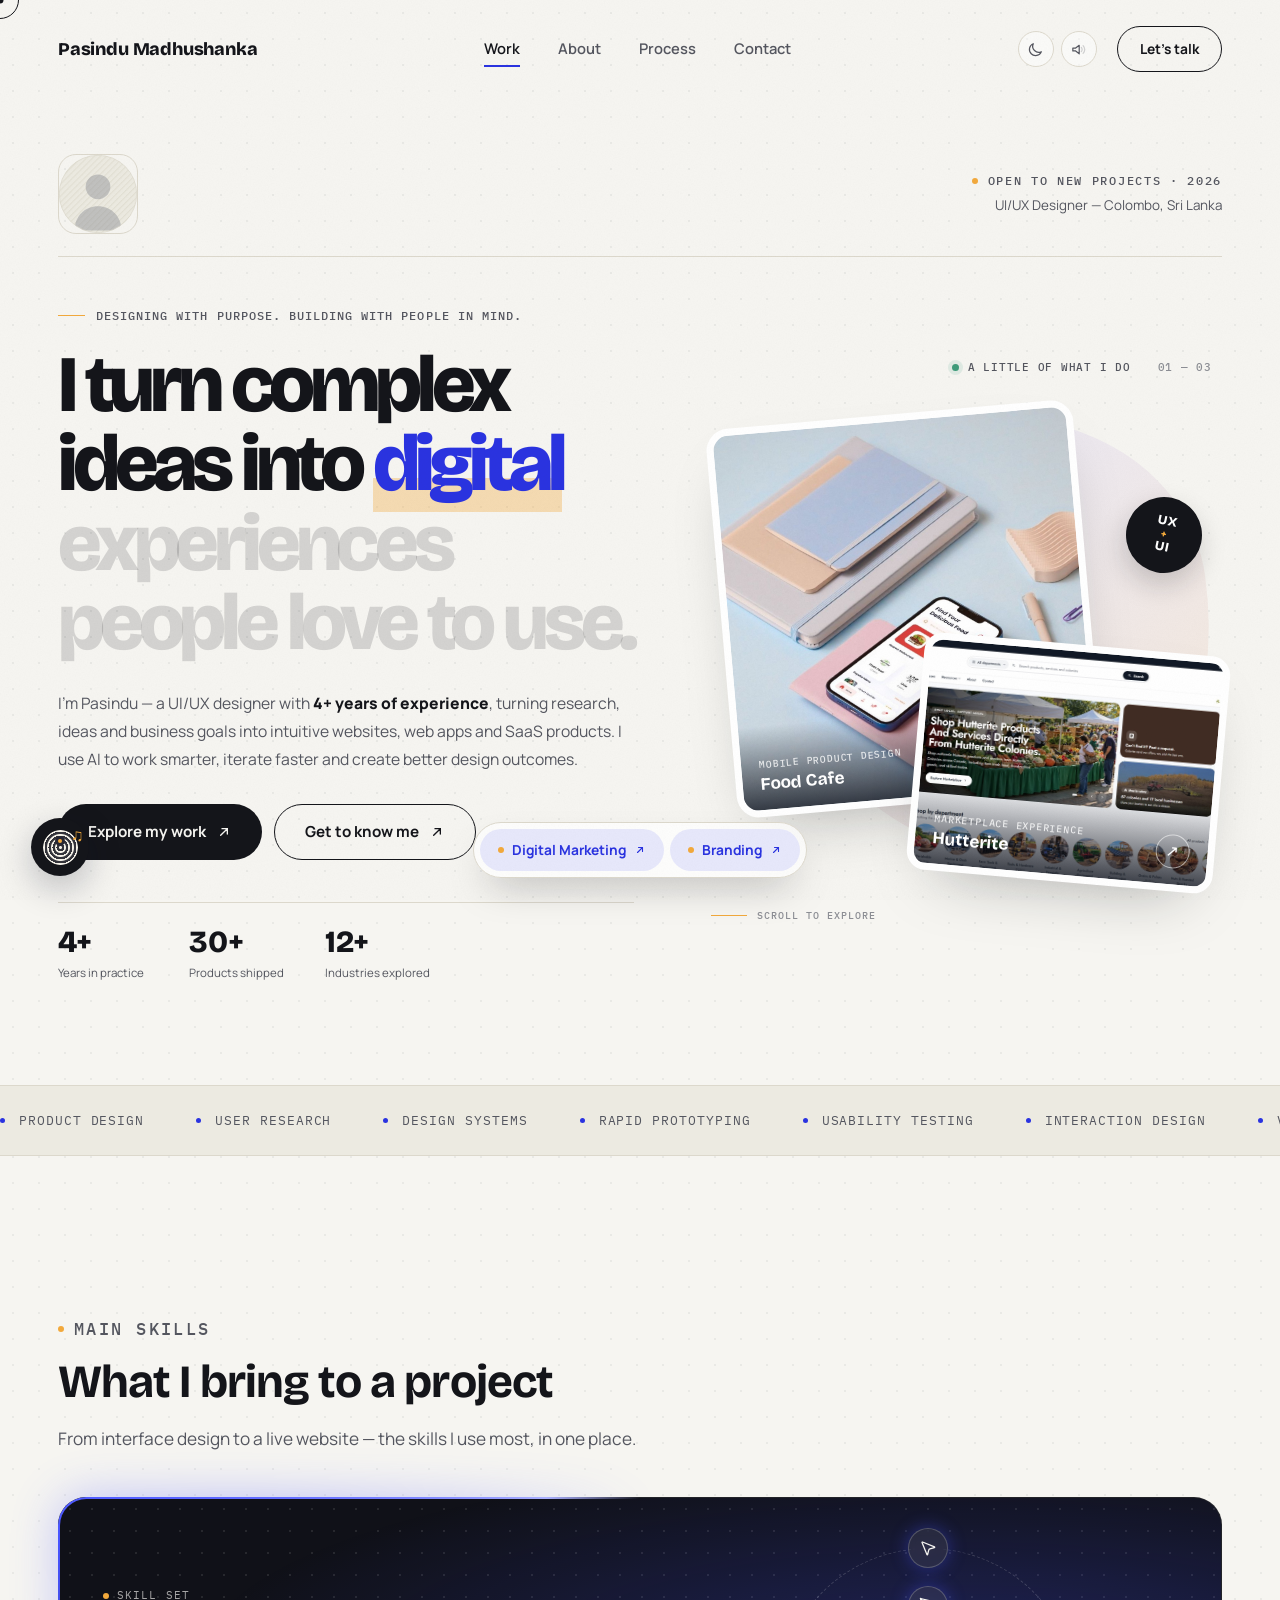
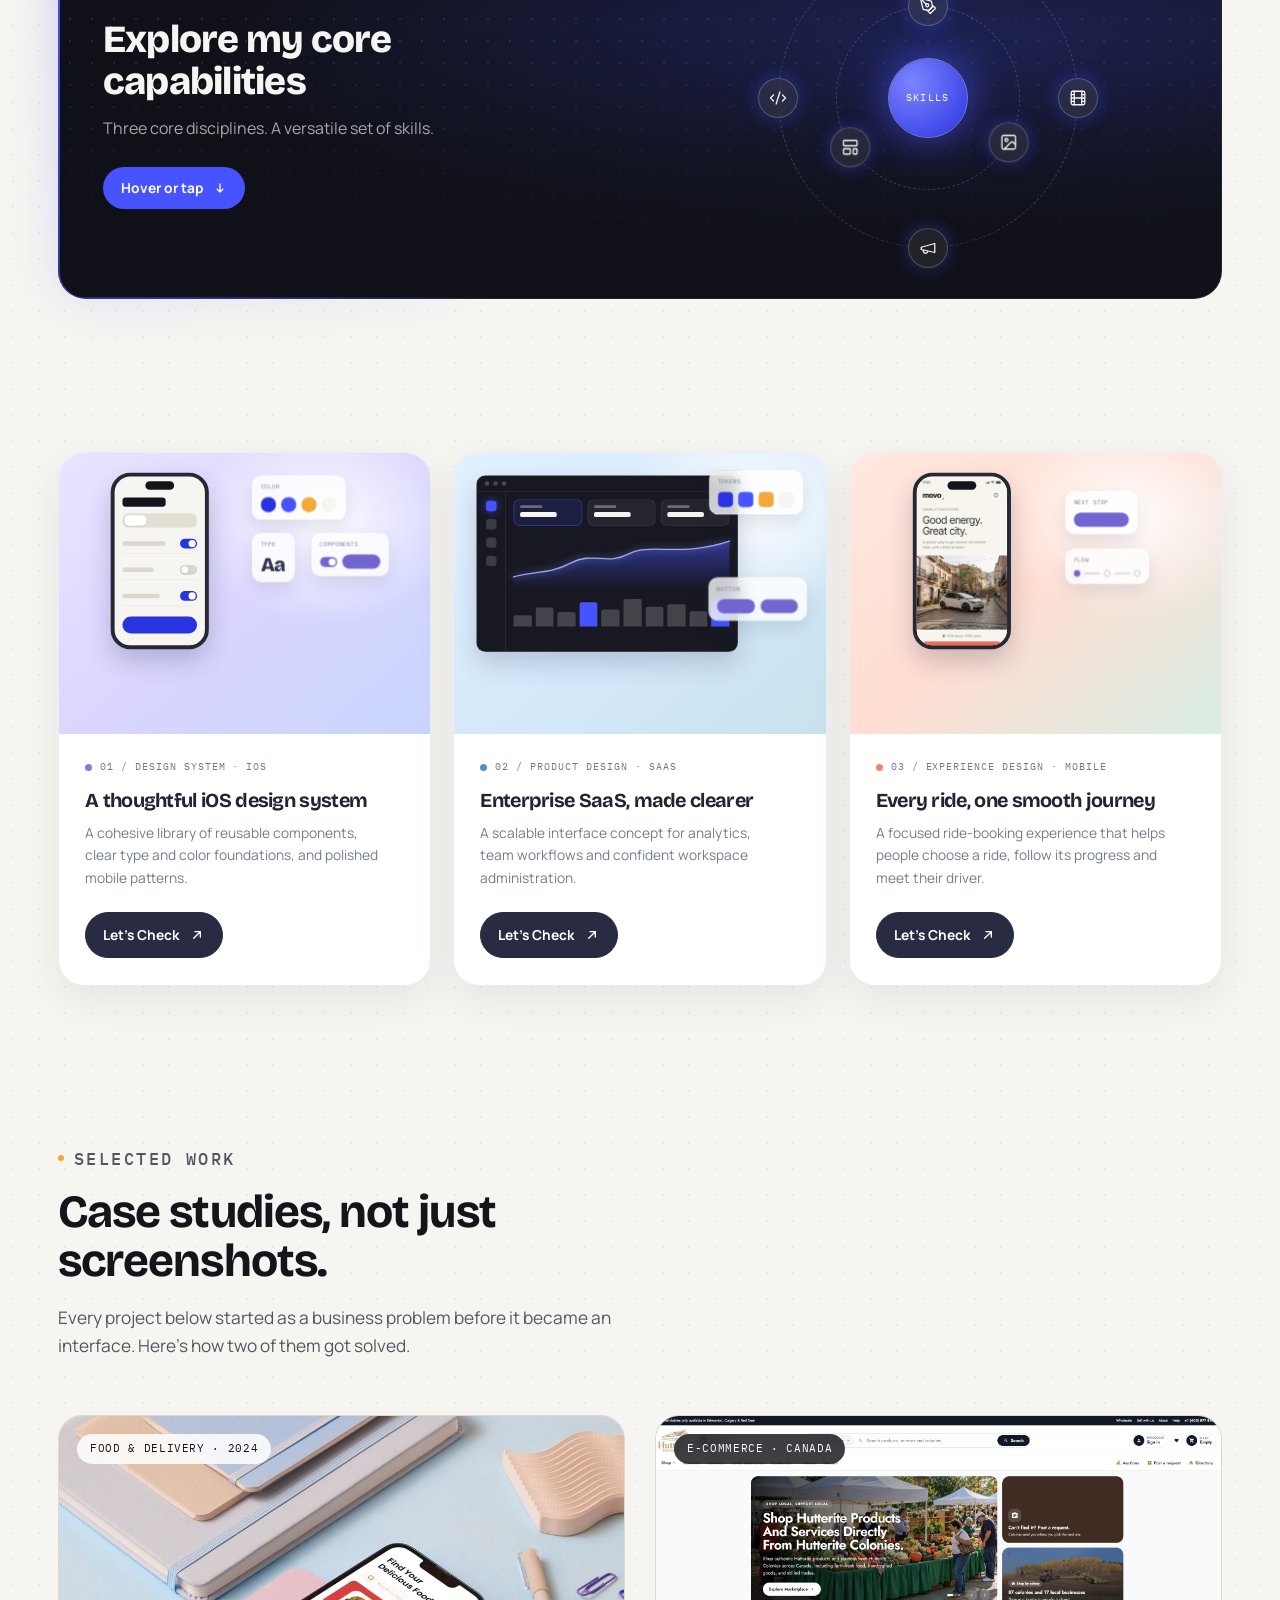
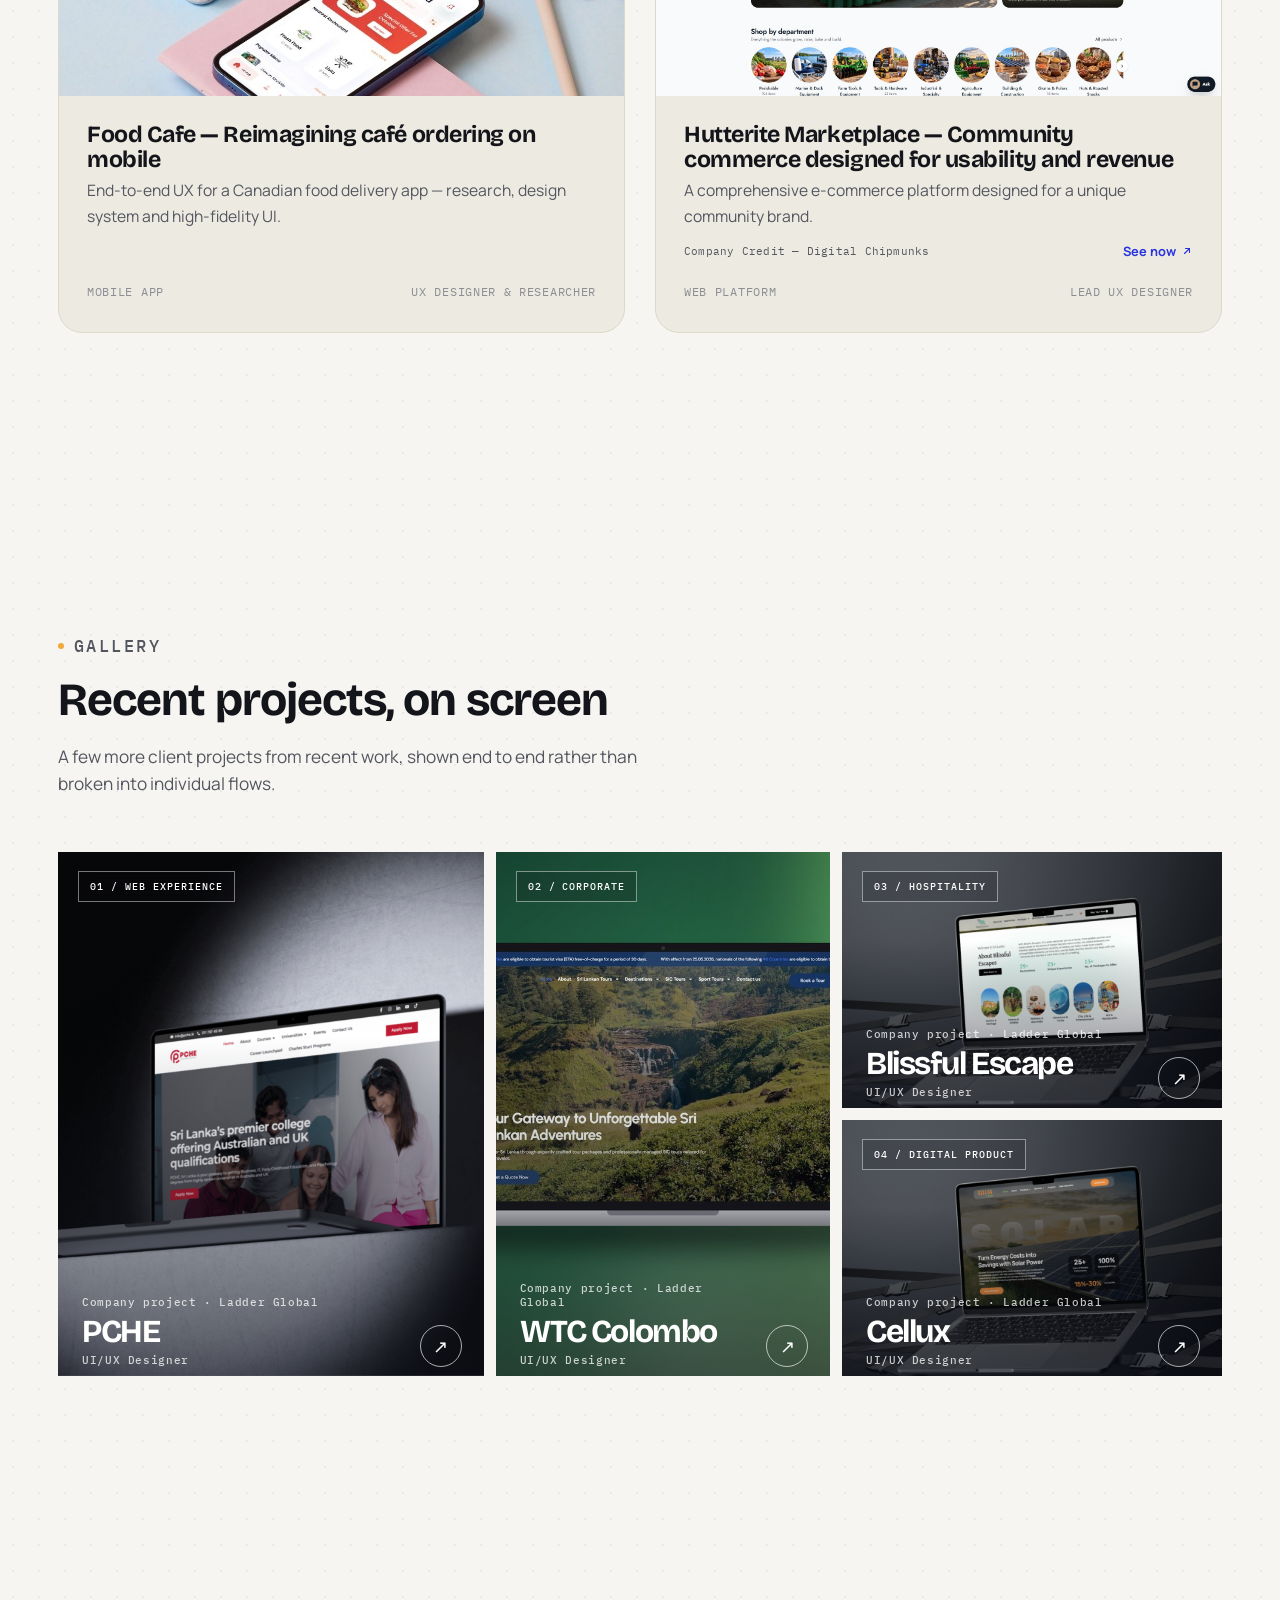
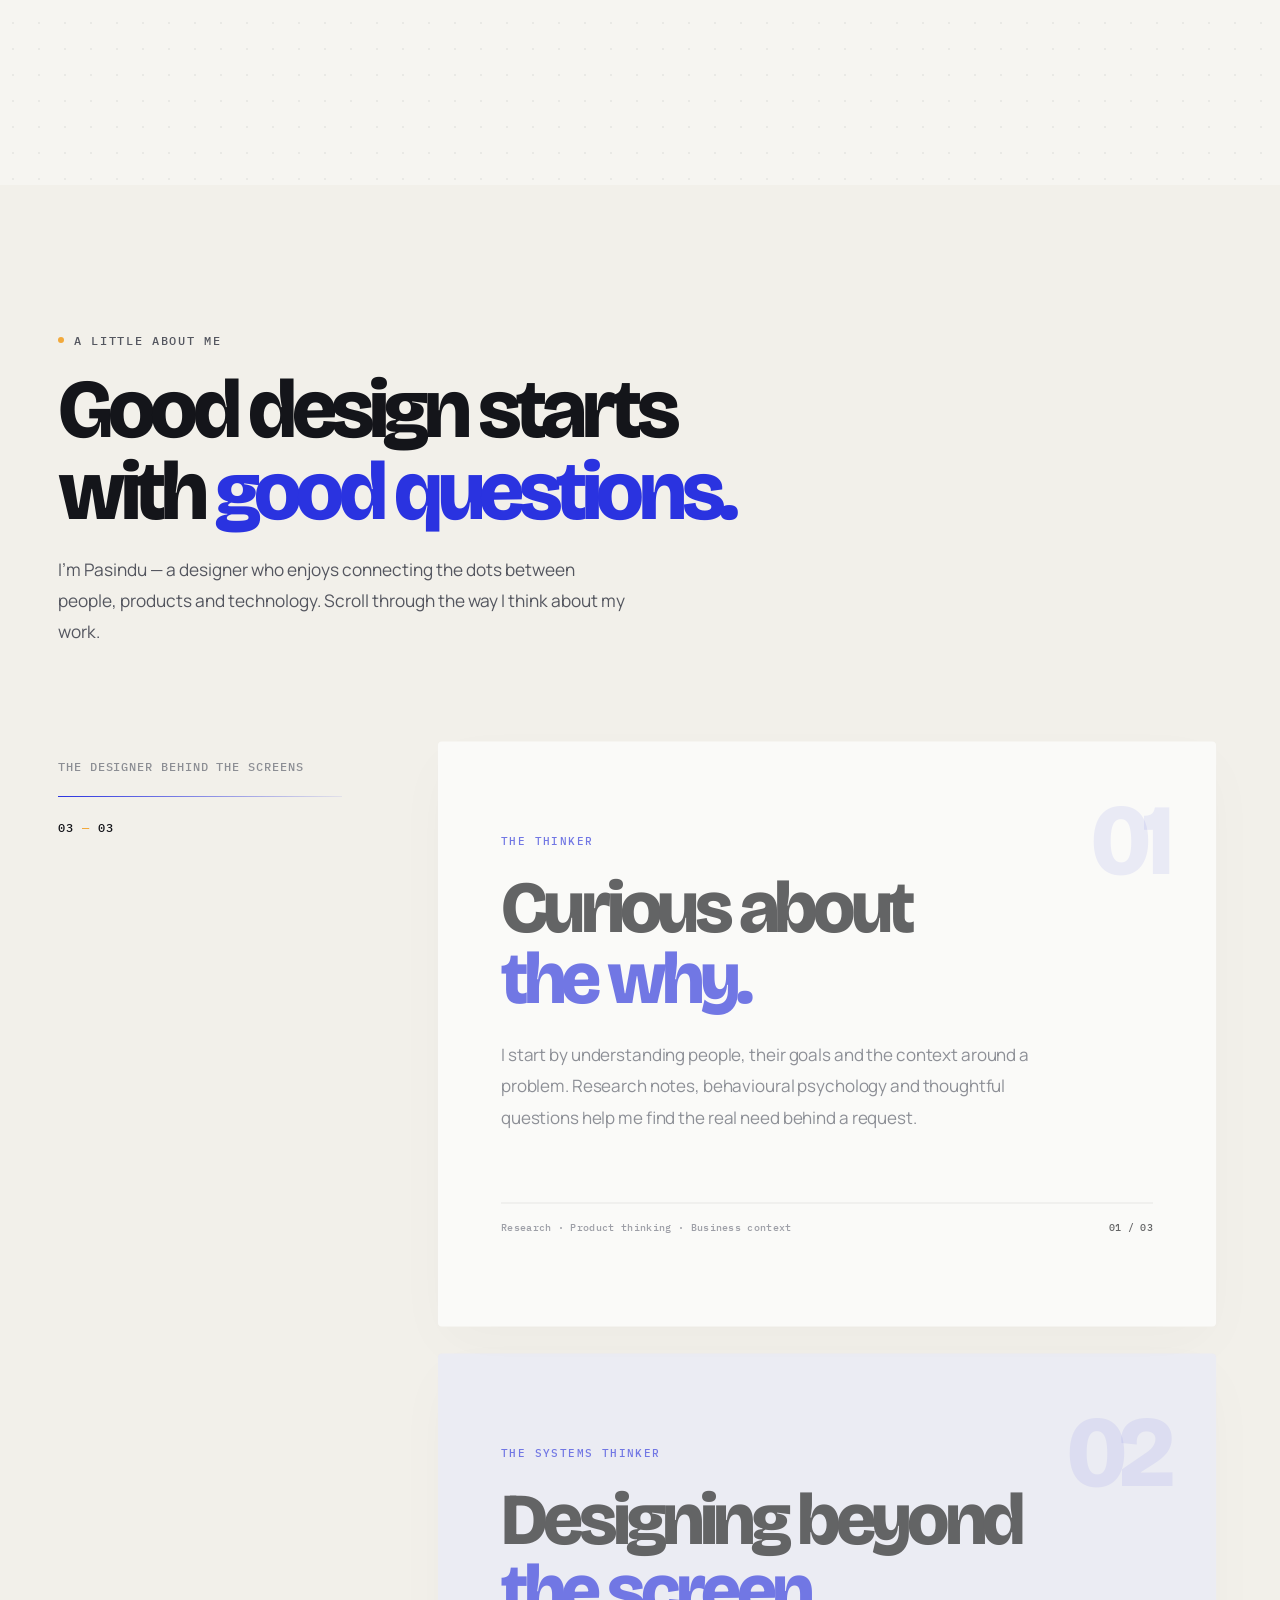
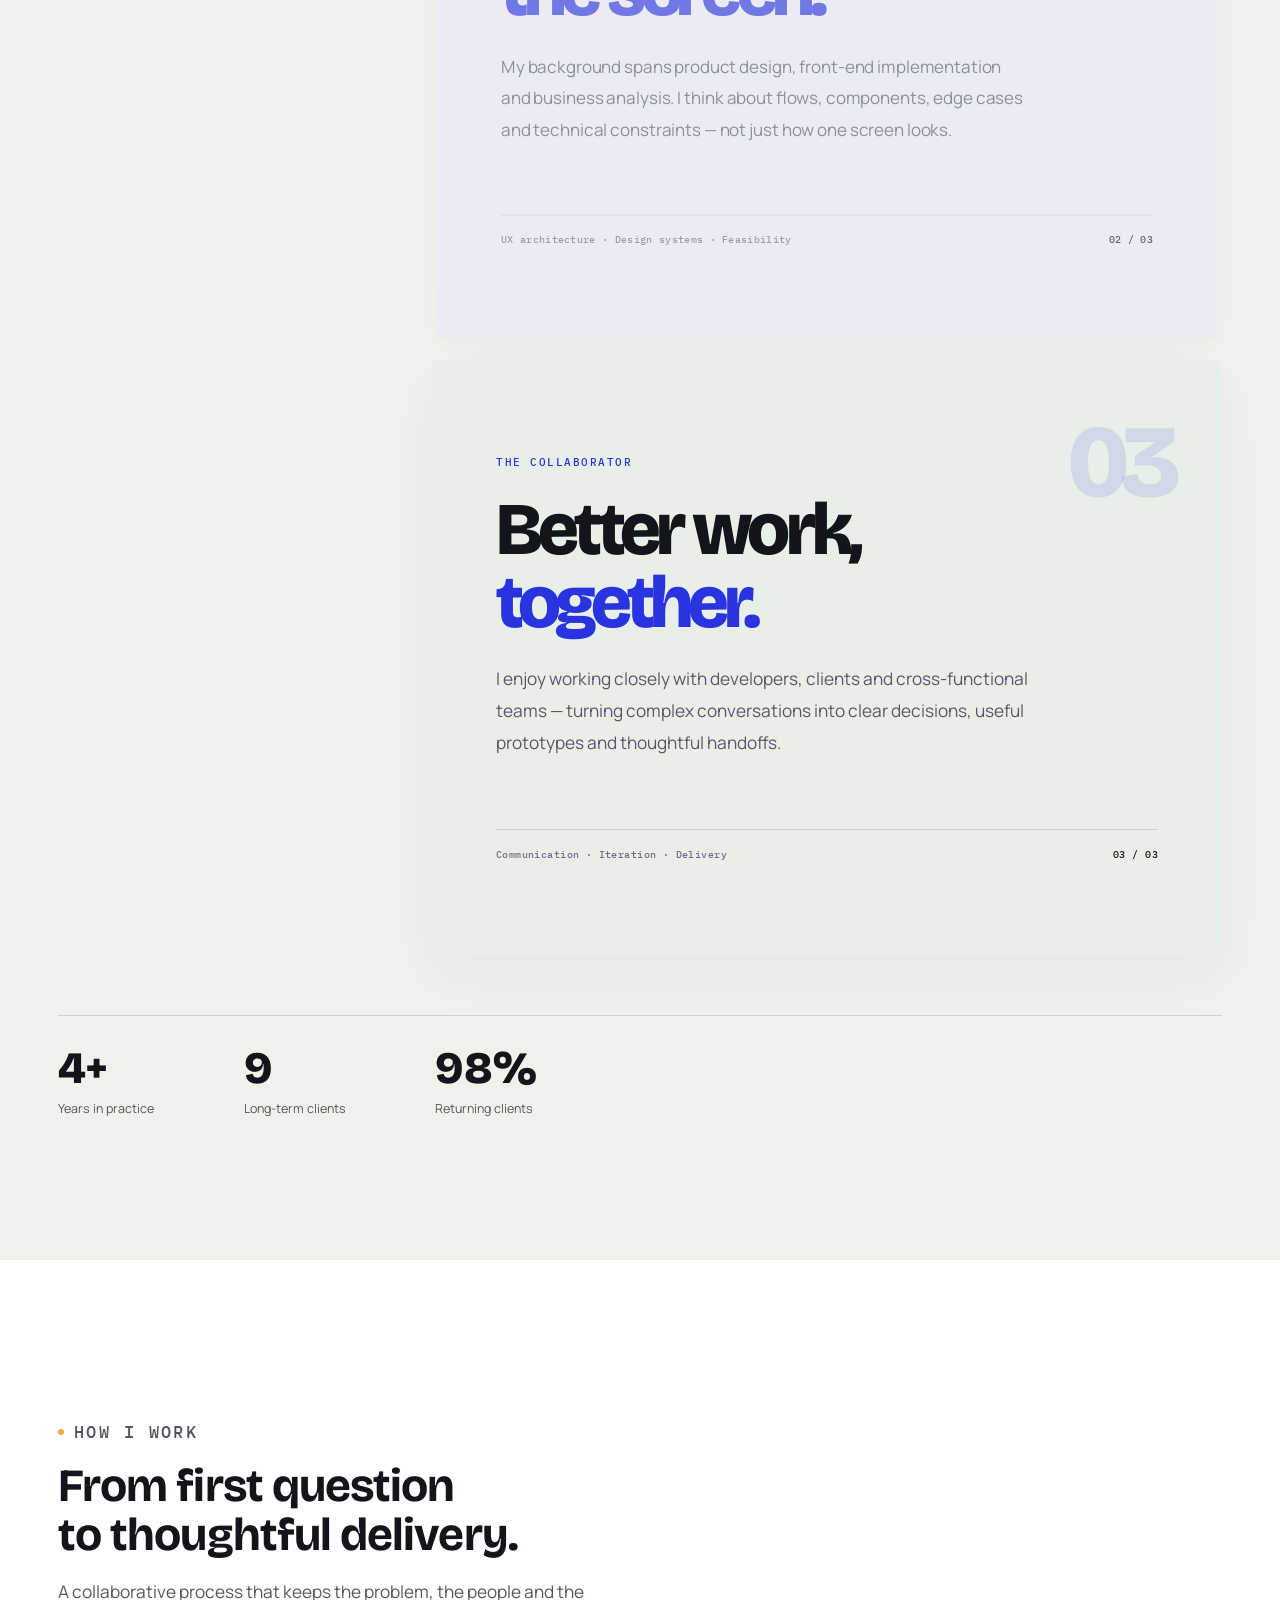
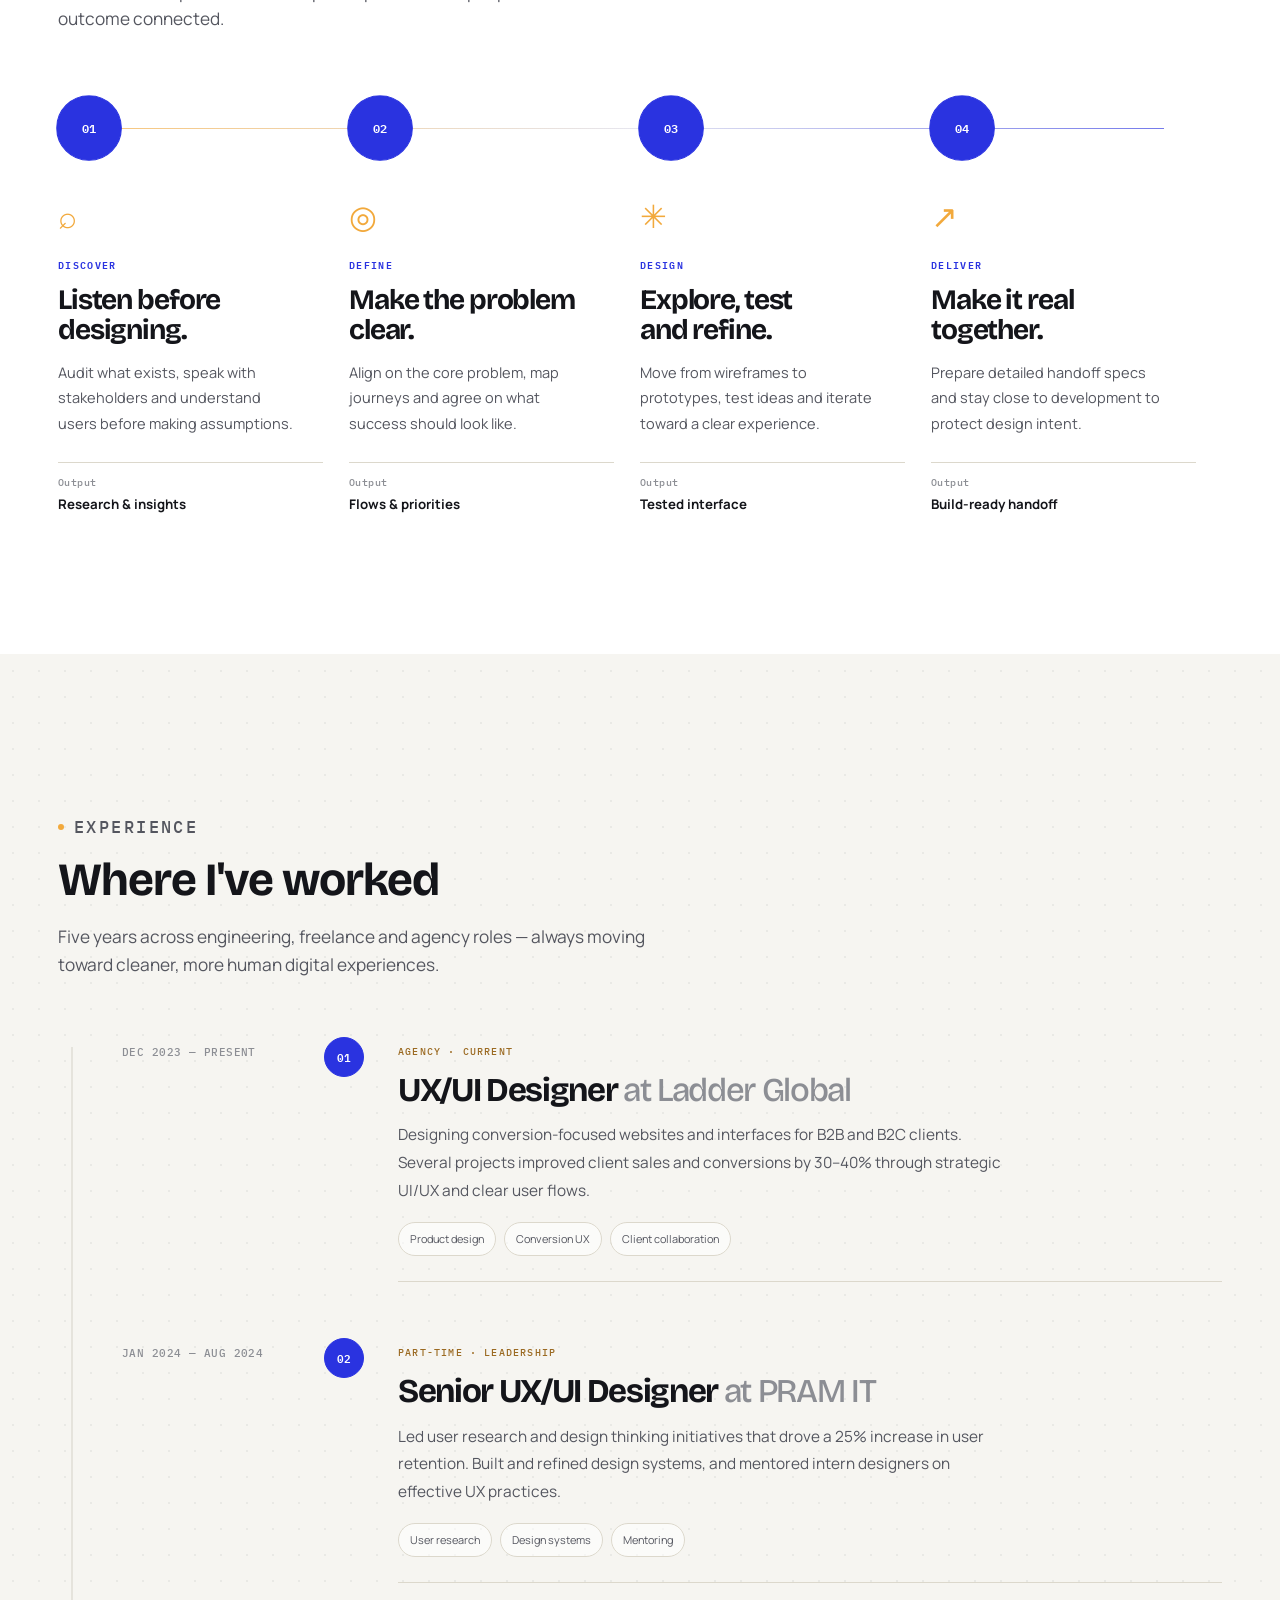
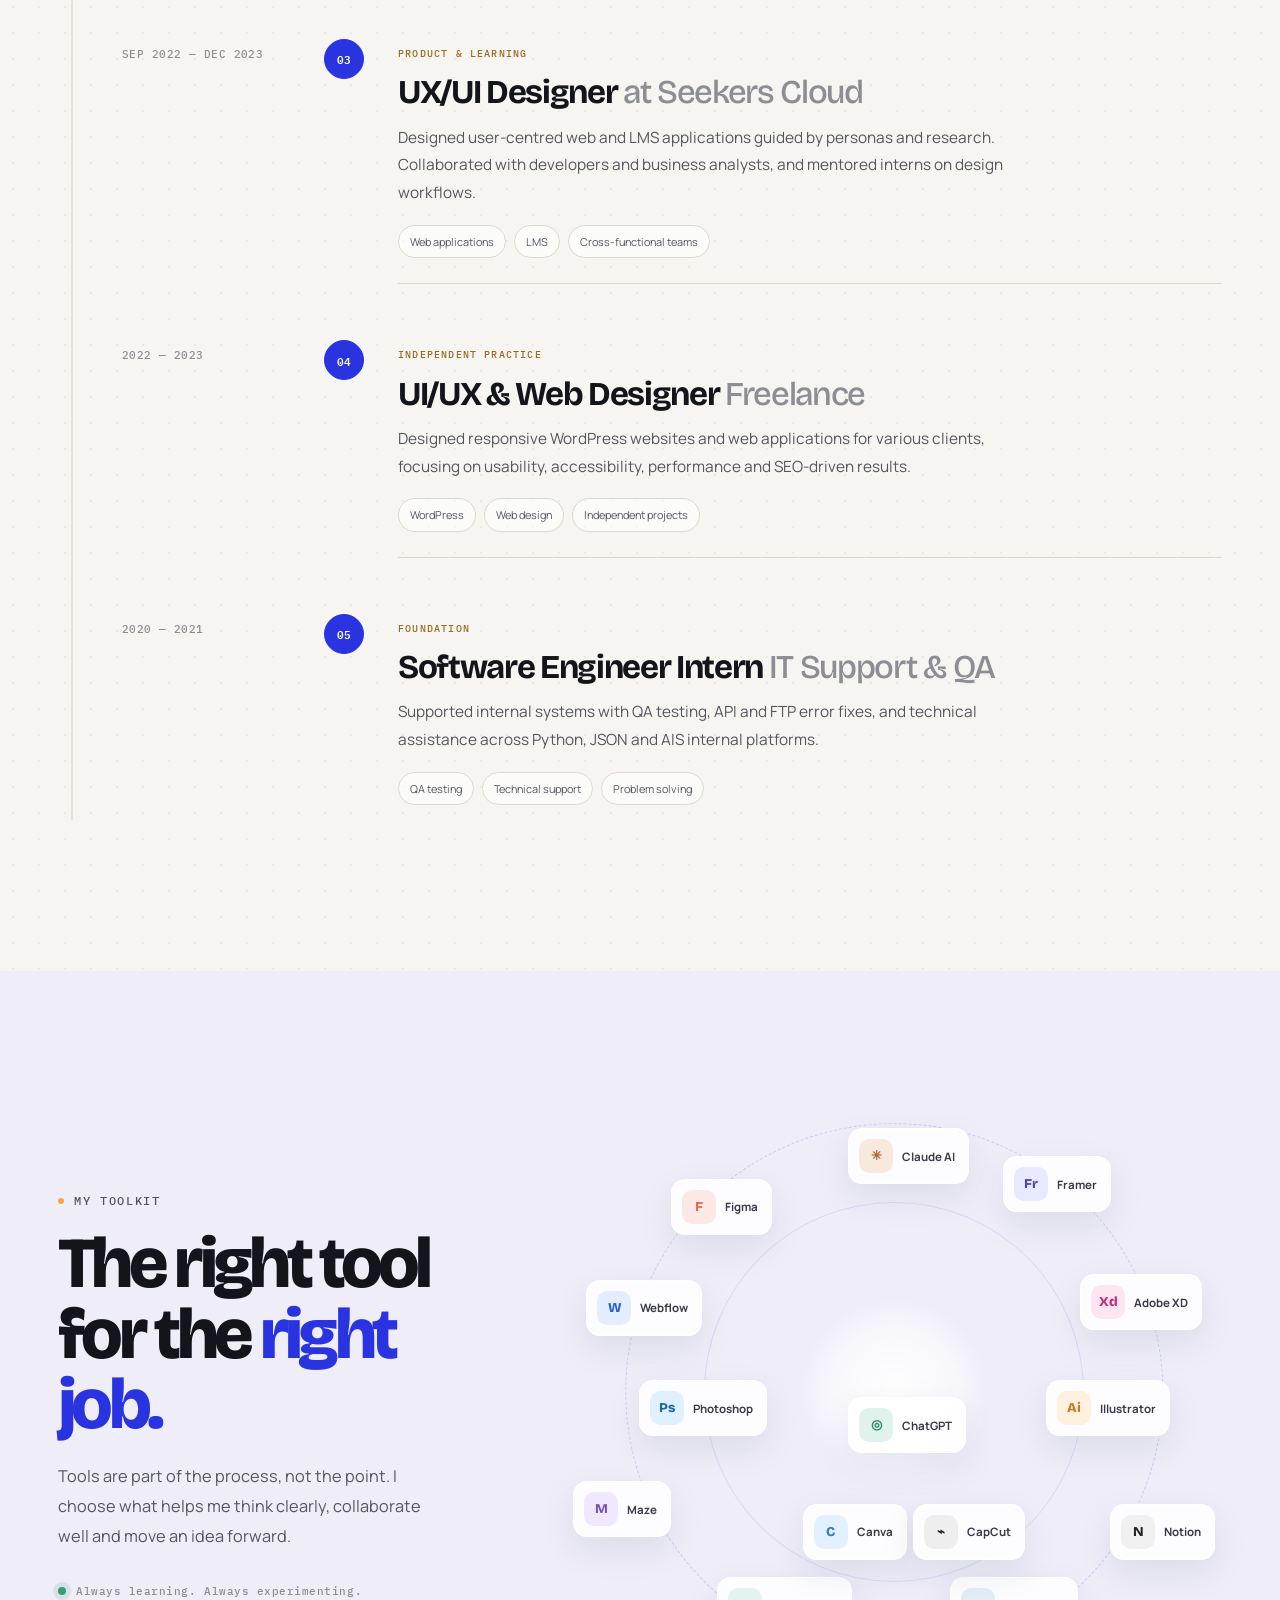
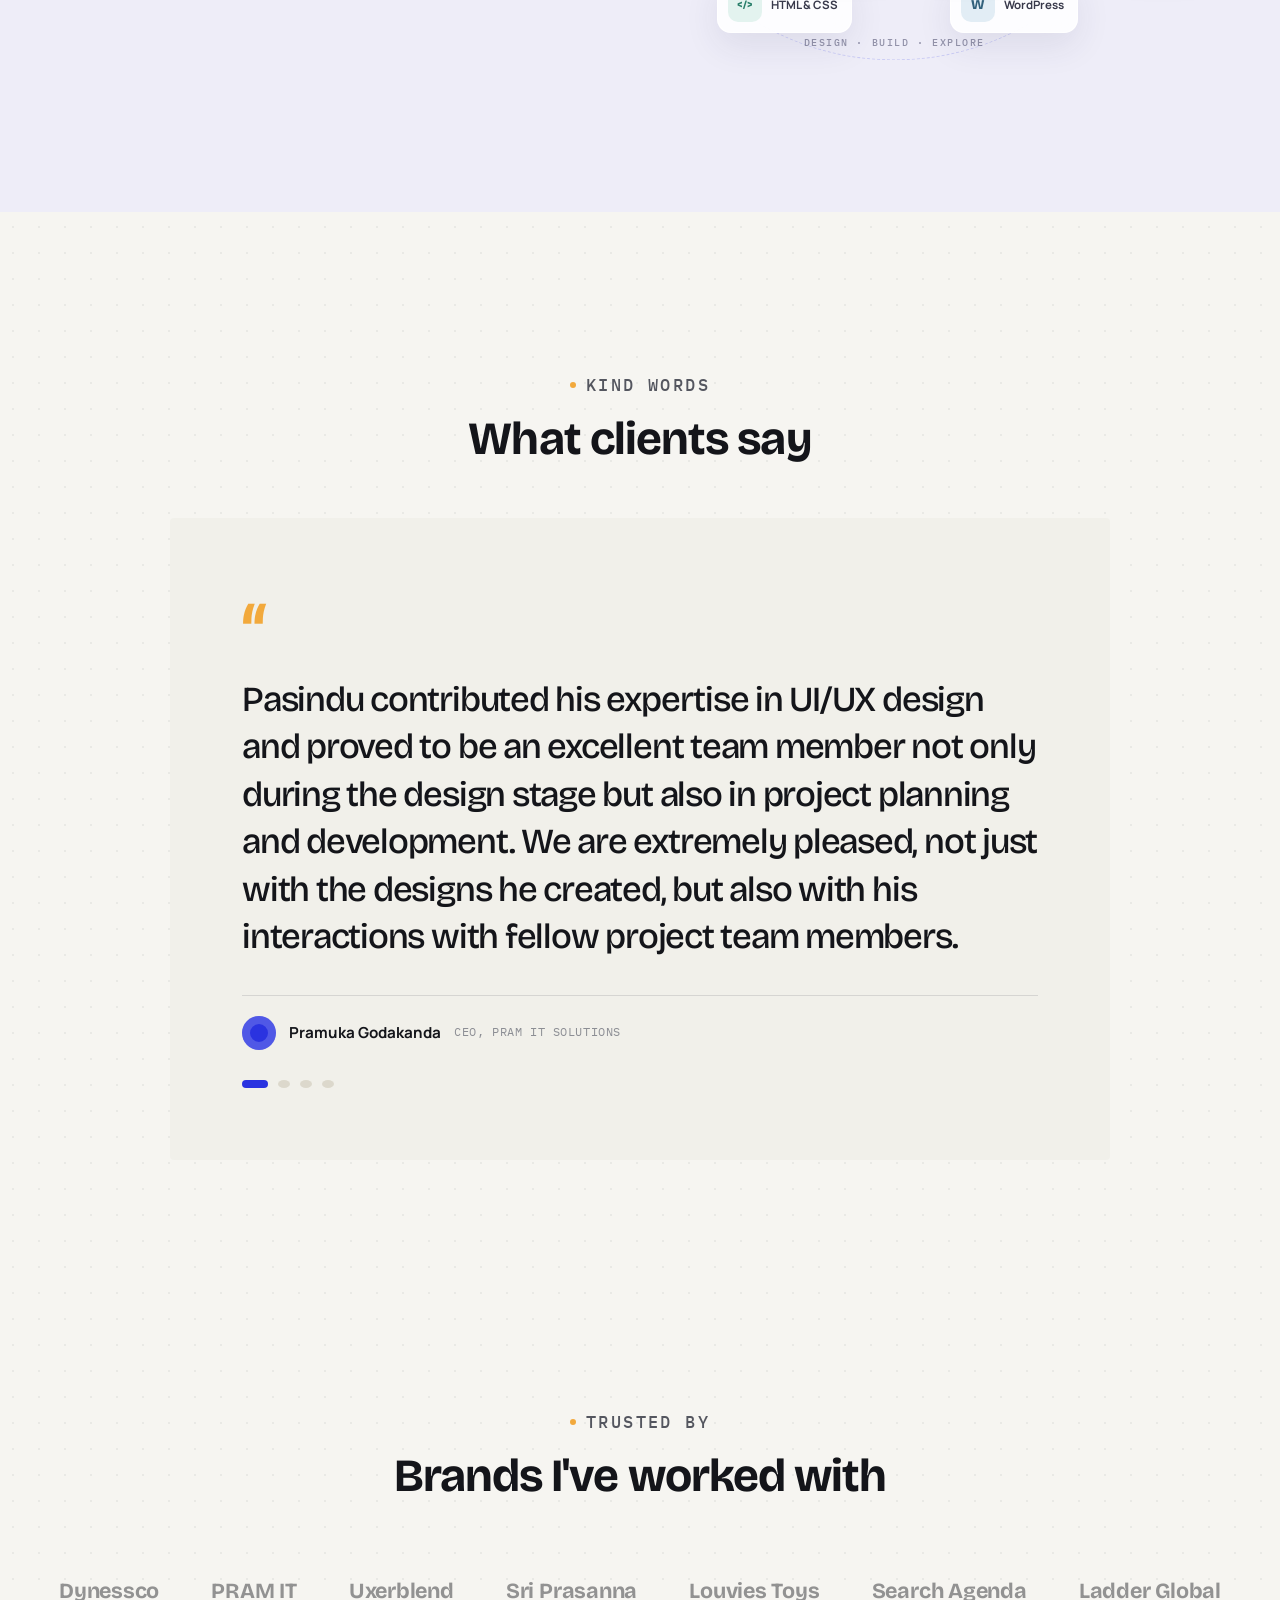
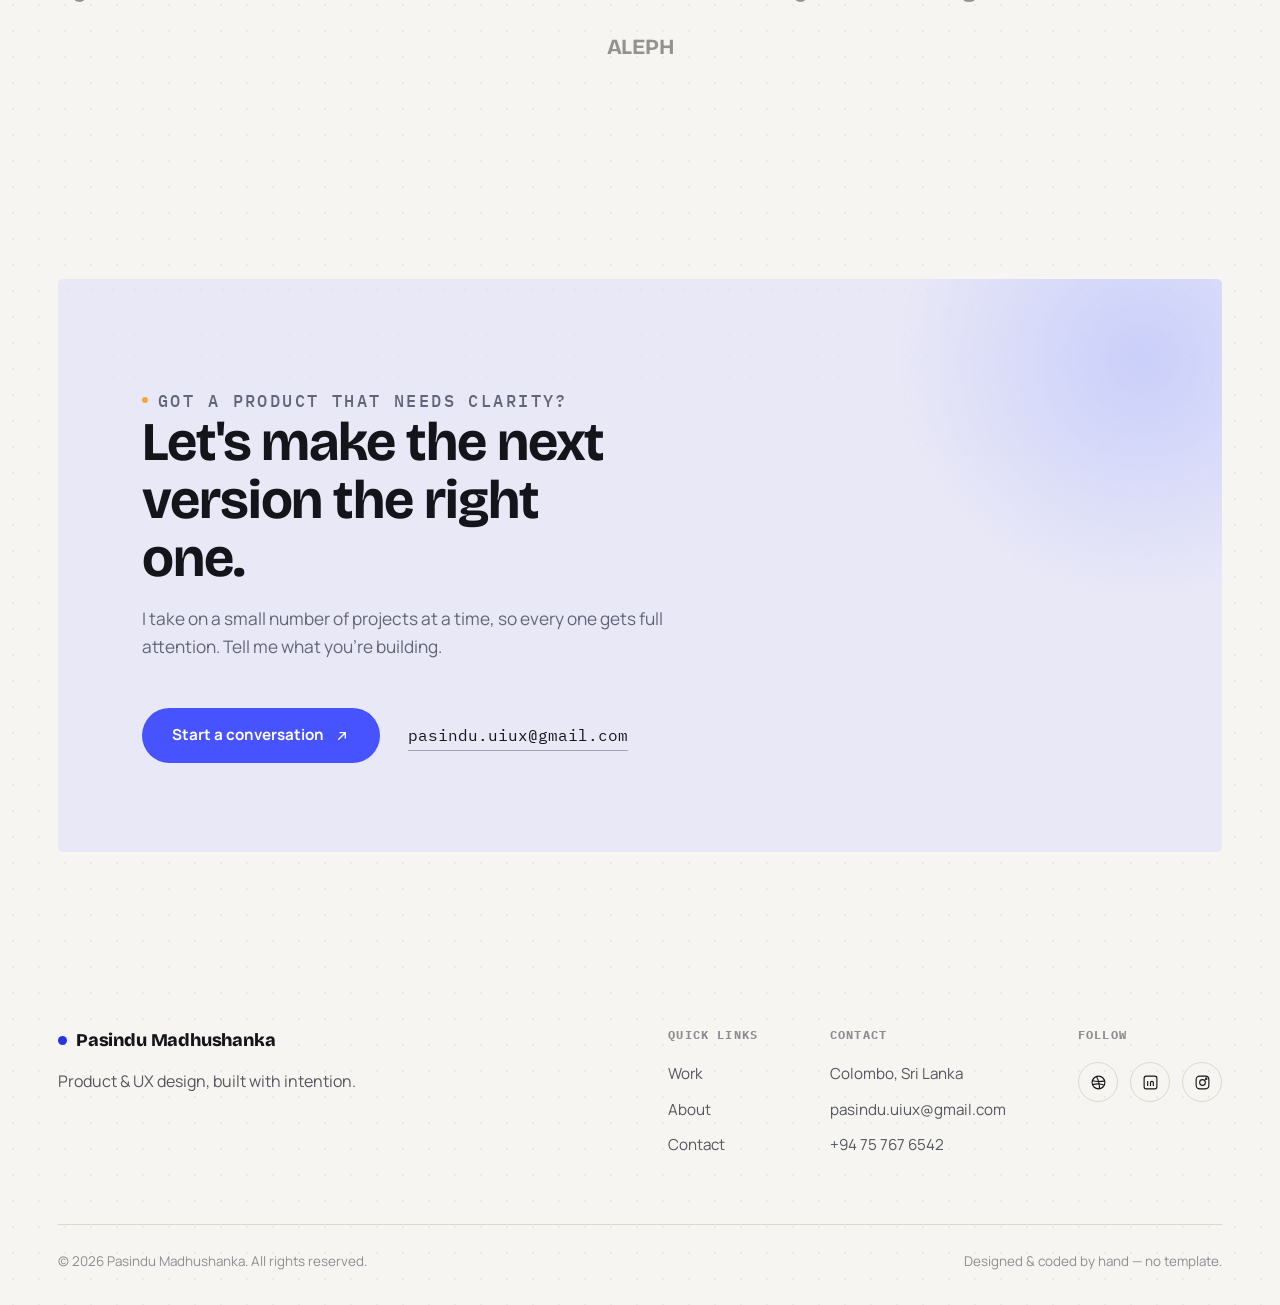
==== commit ac8e4946: "Add files via upload" ====
--- a/index.html
+++ b/index.html
@@ -27,6 +27,15 @@
       <a href="#contact">Contact</a>
     </nav>
     <div class="nav-right">
+      <div class="site-preferences" aria-label="Display and sound preferences">
+        <button class="preference-btn" id="themeToggle" type="button" aria-label="Switch to dark mode" title="Switch theme">
+          <svg class="theme-icon theme-icon--moon" viewBox="0 0 24 24" aria-hidden="true"><path d="M20.2 15.1A8.5 8.5 0 0 1 8.9 3.8 8.7 8.7 0 1 0 20.2 15.1Z"/></svg>
+          <svg class="theme-icon theme-icon--sun" viewBox="0 0 24 24" aria-hidden="true"><circle cx="12" cy="12" r="4"/><path d="M12 2v2m0 16v2M4.93 4.93l1.42 1.42m11.3 11.3 1.42 1.42M2 12h2m16 0h2M4.93 19.07l1.42-1.42m11.3-11.3 1.42-1.42"/></svg>
+        </button>
+        <button class="preference-btn" id="soundToggle" type="button" aria-label="Enable interface sounds" aria-pressed="false" title="Interface sounds off">
+          <svg viewBox="0 0 24 24" aria-hidden="true"><path d="M4 10v4h4l5 4V6l-5 4H4Z"/><path class="sound-wave" d="M16 9a5 5 0 0 1 0 6m2.5-8.5a8.5 8.5 0 0 1 0 11"/></svg>
+        </button>
+      </div>
       <a class="btn btn-outline btn-sm" href="#contact" data-cursor="Talk">Let's talk</a>
       <button class="menu-toggle" aria-label="Open menu" aria-expanded="false">
         <span></span><span></span><span></span>
@@ -679,6 +688,32 @@
   </div>
 </div>
 
+<!-- Optional, user-controlled original ambient music player -->
+<div class="ambient-player" id="ambientPlayer">
+  <button class="music-disc-button" id="musicExpand" type="button" aria-expanded="false" aria-controls="musicPanel" aria-label="Open portfolio music player" title="Listen while you explore">
+    <span class="music-disc" aria-hidden="true"><span></span></span>
+    <span class="music-disc-note" aria-hidden="true">♫</span>
+  </button>
+  <div class="music-panel" id="musicPanel" hidden>
+    <div class="music-panel-top">
+      <div><span class="music-kicker">A LITTLE BACKGROUND MUSIC</span><strong id="musicTrackName">Quiet Morning</strong></div>
+      <button class="music-close" id="musicClose" type="button" aria-label="Close music player">×</button>
+    </div>
+    <div class="music-controls">
+      <button class="music-control music-play" id="musicPlay" type="button" aria-label="Play music"><span class="play-glyph">▶</span></button>
+      <button class="music-control" id="musicNext" type="button" aria-label="Play next track">↗</button>
+      <label class="music-volume"><span>VOL</span><input id="musicVolume" type="range" min="0" max="1" step="0.05" value="0.35" aria-label="Music volume"></label>
+    </div>
+    <div class="music-track-list" role="group" aria-label="Choose a track">
+      <button type="button" class="music-track is-active" data-track="0">01 <span>Quiet Morning</span></button>
+      <button type="button" class="music-track" data-track="1">02 <span>Soft Focus</span></button>
+      <button type="button" class="music-track" data-track="2">03 <span>Slow Sunday</span></button>
+    </div>
+    <p class="music-note">Original instrumental music · Made for this portfolio</p>
+  </div>
+  <audio id="portfolioAudio" preload="none" loop></audio>
+</div>
+
 <!-- Floating services dock -->
 <nav class="float-nav" aria-label="Services">
     <a class="float-cta" href="digital-marketing.html">Digital Marketing<svg viewBox="0 0 24 24" fill="none" stroke="currentColor" stroke-width="2.2" stroke-linecap="round" aria-hidden="true"><path d="M7 17 17 7M9 7h8v8"/></svg></a>
--- a/styles.css
+++ b/styles.css
@@ -1821,3 +1821,85 @@
 @media(max-width:980px){.gallery-showcase{grid-template-columns:1fr 1fr;grid-auto-rows:280px}.gallery-tile--large,.gallery-tile--tall{grid-row:span 1}.gallery-tile--wide{grid-column:span 2}.about-journey{grid-template-columns:130px 1fr;gap:28px}.toolkit-layout{grid-template-columns:1fr;gap:25px}.toolkit-copy{max-width:640px}.tool-cloud{min-height:540px;max-width:700px;width:100%;margin:0 auto}.process-track{grid-template-columns:repeat(2,1fr);row-gap:48px}.process-track:before{display:none}.process-stage{padding-right:28px}}
 @media(max-width:680px){.gallery-showcase{grid-template-columns:1fr 1fr;grid-auto-rows:210px;gap:8px}.gallery-tile--wide{grid-column:span 1}.gallery-tile-overlay{left:13px;right:12px;bottom:13px;transform:none}.gallery-tile-overlay strong{font-size:1.2rem}.gallery-tile-overlay small,.gallery-tile-overlay em{font-size:.54rem}.gallery-tile-index{left:12px;top:12px;font-size:.52rem}.gallery-tile-overlay i{width:32px;height:32px;flex-basis:32px}.about-journey{grid-template-columns:1fr}.about-journey-rail{position:relative;top:auto;flex-direction:row;align-items:center;padding:0}.about-rail-line{flex:1}.about-panel{min-height:480px;padding:32px 24px;margin-bottom:12px}.about-panel-number{font-size:4rem}.about-panel h3{font-size:3rem}.about-stats--strip{justify-content:space-between;gap:15px}.about-stats--strip strong{font-size:2rem}.about-stats--strip span{font-size:.68rem}.process-track{grid-template-columns:1fr;gap:35px;margin-top:42px}.process-stage{display:grid;grid-template-columns:58px 1fr;column-gap:18px;padding:0}.process-stage-no{grid-row:span 4;width:52px;height:52px}.process-stage-icon{display:none}.process-stage-kicker{margin-top:2px}.process-stage h3{margin-top:7px}.process-stage>p:not(.process-stage-kicker){max-width:42ch;margin-top:8px}.process-stage-output{grid-column:2;margin-top:15px}.career-journey{padding-left:23px;margin-top:42px}.career-spine{left:7px}.career-stop{grid-template-columns:1fr 34px;gap:10px;padding-bottom:38px}.career-date{grid-column:1;grid-row:1;padding:0 0 5px}.career-node{grid-column:2;grid-row:1;width:32px;height:32px;font-size:.58rem}.career-content{grid-column:1/-1;grid-row:2;padding-left:0}.career-content h3{font-size:1.45rem}.tool-cloud{min-height:440px;transform:scale(.94);transform-origin:center}.tool-float{padding:7px 9px 7px 7px;gap:6px;border-radius:11px}.tool-float b{width:29px;height:29px;border-radius:8px;font-size:.72rem}.tool-float span{font-size:.62rem}.tool-orbit--one{width:96%}.tool-orbit--two{width:68%}.tool-float--figma{left:4%;top:13%}.tool-float--framer{right:4%;top:12%}.tool-float--webflow{left:-2%;top:32%}.tool-float--xd{right:-2%;top:31%}.tool-float--ps{left:0;top:52%}.tool-float--ai{right:0;top:51%}.tool-float--maze{left:-3%;bottom:24%}.tool-float--notion{right:-3%;bottom:22%}.tool-float--code{left:7%;bottom:7%}.tool-float--wp{right:7%;bottom:7%}.tool-float--claude{left:39%;top:2%}.tool-float--chatgpt{left:39%;bottom:38%}.tool-float--canva{left:26%;top:69%}.tool-float--capcut{right:19%;top:69%}.testimonial-wrap{padding:30px 24px}.testimonial-wrap .quote-mark{font-size:4.5rem}.testimonial p.quote{font-size:1.35rem}.testimonial .author{align-items:flex-start;flex-direction:column;gap:4px}.testimonial .author:before{display:none}.brand-wall{gap:20px 28px}.brand-logo{font-size:1rem}.cta-banner{padding:45px 25px}.cta-banner h2{font-size:2.4rem}}
 @media(prefers-reduced-motion:reduce){.tool-float{animation:none}.about-panel,.career-stop,.process-stage-no,.gallery-tile img,.gallery-tile-overlay{transition:none}}
+
+/* ===== Optional interface sounds, day/night theme and ambient player ===== */
+.site-preferences{display:flex;align-items:center;gap:7px;margin-right:2px}
+.preference-btn{width:36px;height:36px;display:grid;place-items:center;border:1px solid var(--line);border-radius:50%;color:var(--ink-2);background:rgba(255,255,255,.48);transition:background .25s ease,color .25s ease,border-color .25s ease,transform .25s ease}
+.preference-btn:hover{background:var(--cobalt-soft);color:var(--cobalt);transform:translateY(-2px);border-color:transparent}
+.preference-btn svg{width:17px;height:17px;fill:none;stroke:currentColor;stroke-width:1.7;stroke-linecap:round;stroke-linejoin:round}
+.theme-icon--sun{display:none}
+html[data-theme="dark"] .theme-icon--moon{display:none}
+html[data-theme="dark"] .theme-icon--sun{display:block}
+#soundToggle[aria-pressed="true"]{background:var(--cobalt);color:white;border-color:var(--cobalt)}
+#soundToggle[aria-pressed="true"] .sound-wave{opacity:1}
+.sound-wave{opacity:.25;transition:opacity .2s ease}
+.ambient-player{position:fixed;z-index:1200;left:clamp(14px,2.4vw,32px);bottom:24px;font-family:'Manrope',sans-serif}
+.music-disc-button{width:58px;height:58px;position:relative;display:grid;place-items:center;border-radius:50%;background:var(--ink);color:white;box-shadow:0 12px 34px rgba(12,16,40,.24);transition:transform .3s ease,background .3s ease}
+.music-disc-button:hover{transform:translateY(-4px) rotate(-7deg);background:var(--cobalt)}
+.music-disc{width:35px;height:35px;border-radius:50%;display:grid;place-items:center;background:repeating-radial-gradient(circle,#f5f2e9 0 1px,#34343b 2px 4px);animation:discSpin 7s linear infinite paused}
+.music-disc:before{content:"";width:10px;height:10px;border-radius:50%;background:var(--amber);border:3px solid #272733}
+.music-disc-note{position:absolute;right:5px;top:3px;font-size:17px;color:var(--amber)}
+.ambient-player.is-playing .music-disc{animation-play-state:running}
+@keyframes discSpin{to{transform:rotate(360deg)}}
+.music-panel{position:absolute;left:0;bottom:72px;width:min(330px,calc(100vw - 28px));padding:19px;border:1px solid rgba(255,255,255,.16);border-radius:19px;background:#171923;color:#f7f5ef;box-shadow:0 22px 65px rgba(9,12,28,.3);transform-origin:bottom left;animation:musicPanelIn .24s ease both}
+.music-panel[hidden]{display:none}
+@keyframes musicPanelIn{from{opacity:0;transform:translateY(9px) scale(.97)}to{opacity:1;transform:translateY(0) scale(1)}}
+.music-panel-top{display:flex;justify-content:space-between;align-items:flex-start;gap:12px}
+.music-panel-top>div{display:grid;gap:5px}.music-kicker{font:500 .58rem 'IBM Plex Mono',monospace;letter-spacing:.13em;color:#a8abc0}.music-panel-top strong{font:700 1.12rem 'Bricolage Grotesque',sans-serif}
+.music-close{width:28px;height:28px;border-radius:50%;background:rgba(255,255,255,.1);font-size:1.25rem;color:white}
+.music-controls{display:flex;align-items:center;gap:10px;margin:17px 0 14px}
+.music-control{width:35px;height:35px;display:grid;place-items:center;border-radius:50%;background:rgba(255,255,255,.11);color:white;font-size:.85rem}
+.music-play{width:42px;height:42px;background:#5962f4;color:white}.music-play .play-glyph{font-size:.85rem;margin-left:2px}
+.music-volume{display:flex;align-items:center;gap:8px;margin-left:auto;font:500 .58rem 'IBM Plex Mono',monospace;color:#a8abc0}
+.music-volume input{width:88px;accent-color:#858bff}
+.music-track-list{display:grid;gap:5px}
+.music-track{display:flex;gap:12px;align-items:center;text-align:left;padding:8px 10px;border-radius:9px;color:#9296a9;font:500 .65rem 'IBM Plex Mono',monospace;transition:background .2s,color .2s}
+.music-track span{font:600 .76rem 'Manrope',sans-serif;color:#e9e8ed}
+.music-track:hover,.music-track.is-active{background:rgba(255,255,255,.09);color:#aeb3ff}
+.music-note{margin-top:12px;color:#8d91a3;font-size:.62rem}
+
+/* Day mode is the default. Dark mode is an intentional ink-and-indigo palette. */
+html[data-theme="dark"]{color-scheme:dark;--paper:#11131b;--paper-2:#191c27;--paper-3:#252938;--ink:#f2f1ed;--ink-2:#b5b7c2;--ink-3:#858998;--line:#303443;--cobalt:#858bff;--cobalt-bright:#a1a6ff;--cobalt-soft:#292d4b;--amber:#f3bd69;--amber-soft:#3a3023;--on-dark:#f2f1ed;--on-dark-dim:rgba(242,241,237,.66);--shadow-sm:0 10px 24px -14px rgba(0,0,0,.6);--shadow-lg:0 36px 70px -32px rgba(0,0,0,.72)}
+html[data-theme="dark"] body{background-color:var(--paper);background-image:radial-gradient(circle,rgba(240,240,255,.055) 1px,transparent 1px)}
+html[data-theme="dark"] body::before{mix-blend-mode:screen;opacity:.12}
+html[data-theme="dark"] .site-header{background:rgba(17,19,27,.78);border-bottom-color:rgba(255,255,255,.08)}
+html[data-theme="dark"] .site-header.is-scrolled{background:rgba(17,19,27,.92)}
+html[data-theme="dark"] .mobile-menu{background:#151823}
+html[data-theme="dark"] .preference-btn{background:#202432;border-color:#383d50;color:#e9e8f5}
+html[data-theme="dark"] .preference-btn:hover{background:#30365c;color:#c5c8ff}
+html[data-theme="dark"] .hero-id-photo{border-color:#303443}
+html[data-theme="dark"] .hero-project-card,html[data-theme="dark"] .testimonial-wrap{background:#1c202c;color:var(--ink)}
+html[data-theme="dark"] .testimonial p.quote,html[data-theme="dark"] .testimonial .author{color:var(--ink)}
+html[data-theme="dark"] .gallery-tile{background:#202432}
+html[data-theme="dark"] .about-panel{background:#1a1e2a;border-color:#303443}
+html[data-theme="dark"] .about-panel:nth-child(2){background:#20243a}
+html[data-theme="dark"] .process-stage-no{background:#242940;color:#b9bdff}
+html[data-theme="dark"] .career-content{background:#1b1f2b;border-color:#303443}
+html[data-theme="dark"] .tool-float{background:#202432;border-color:#3a4052;color:#f2f1ed;box-shadow:0 15px 35px rgba(0,0,0,.28)}
+html[data-theme="dark"] .brand-logo{color:#9da1b1}
+html[data-theme="dark"] .cta-banner{background:#242842;color:#f2f1ed}
+html[data-theme="dark"] .cta-banner h2,html[data-theme="dark"] .cta-email{color:#f2f1ed}
+html[data-theme="dark"] .cta-banner p,html[data-theme="dark"] .cta-banner .eyebrow{color:#c0c3d1!important}
+html[data-theme="dark"] .footer{background:#0d0f16;color:#e9e8ed}
+html[data-theme="dark"] .footer h4,html[data-theme="dark"] .footer .logo{color:#f2f1ed}
+html[data-theme="dark"] .float-cta{background:#202432;color:#f2f1ed;border-color:#3a4052}
+html[data-theme="dark"] .pw-box{background:#1b1f2b;color:#f2f1ed}
+html[data-theme="dark"] .pw-box h3{color:#f2f1ed}
+html[data-theme="dark"] .pw-input{background:#11131b;color:#f2f1ed;border-color:#3a4052}
+html[data-theme="dark"] .feature-card,html[data-theme="dark"] .project-card{color:var(--ink)}
+html[data-theme="dark"] .section-head p,html[data-theme="dark"] .hero-support{color:var(--ink-2)}
+html[data-theme="dark"] ::selection{background:#858bff;color:#11131b}
+html[data-theme="dark"] .page-veil{background:#11131b}
+@media(max-width:1185px){.site-preferences{margin-right:0}}
+@media(max-width:680px){.nav-right{gap:10px}.site-preferences{gap:5px}.preference-btn{width:33px;height:33px}.ambient-player{bottom:calc(84px + env(safe-area-inset-bottom,0px));left:14px}.music-panel{bottom:68px}}
+@media(prefers-reduced-motion:reduce){.music-disc{animation:none!important}.music-panel{animation:none}}
+html[data-theme="dark"] .neon-inner{background:#1a1e2a;color:#f2f1ed;border-color:#343a50}
+html[data-theme="dark"] .feature-cards .neon-inner{background:#1c2130;color:#f2f1ed;border-color:#343a50}
+html[data-theme="dark"] .feature-cards .neon-title{color:#f2f1ed}
+html[data-theme="dark"] .feature-cards .neon-desc{color:#c1c4d0}
+html[data-theme="dark"] .project-info{background:#191d29}
+html[data-theme="dark"] .project-info h3{color:#f2f1ed}
+html[data-theme="dark"] .project-info p,html[data-theme="dark"] .project-info .project-meta{color:#b5b7c2}
+html[data-theme="dark"] .hero-project{border-color:#303443;background:#1a1e2a}
+html[data-theme="dark"] .gallery-tile-overlay{color:#fff}
+html[data-theme="dark"] .about-panel p,html[data-theme="dark"] .career-content p{color:#c1c4d0}
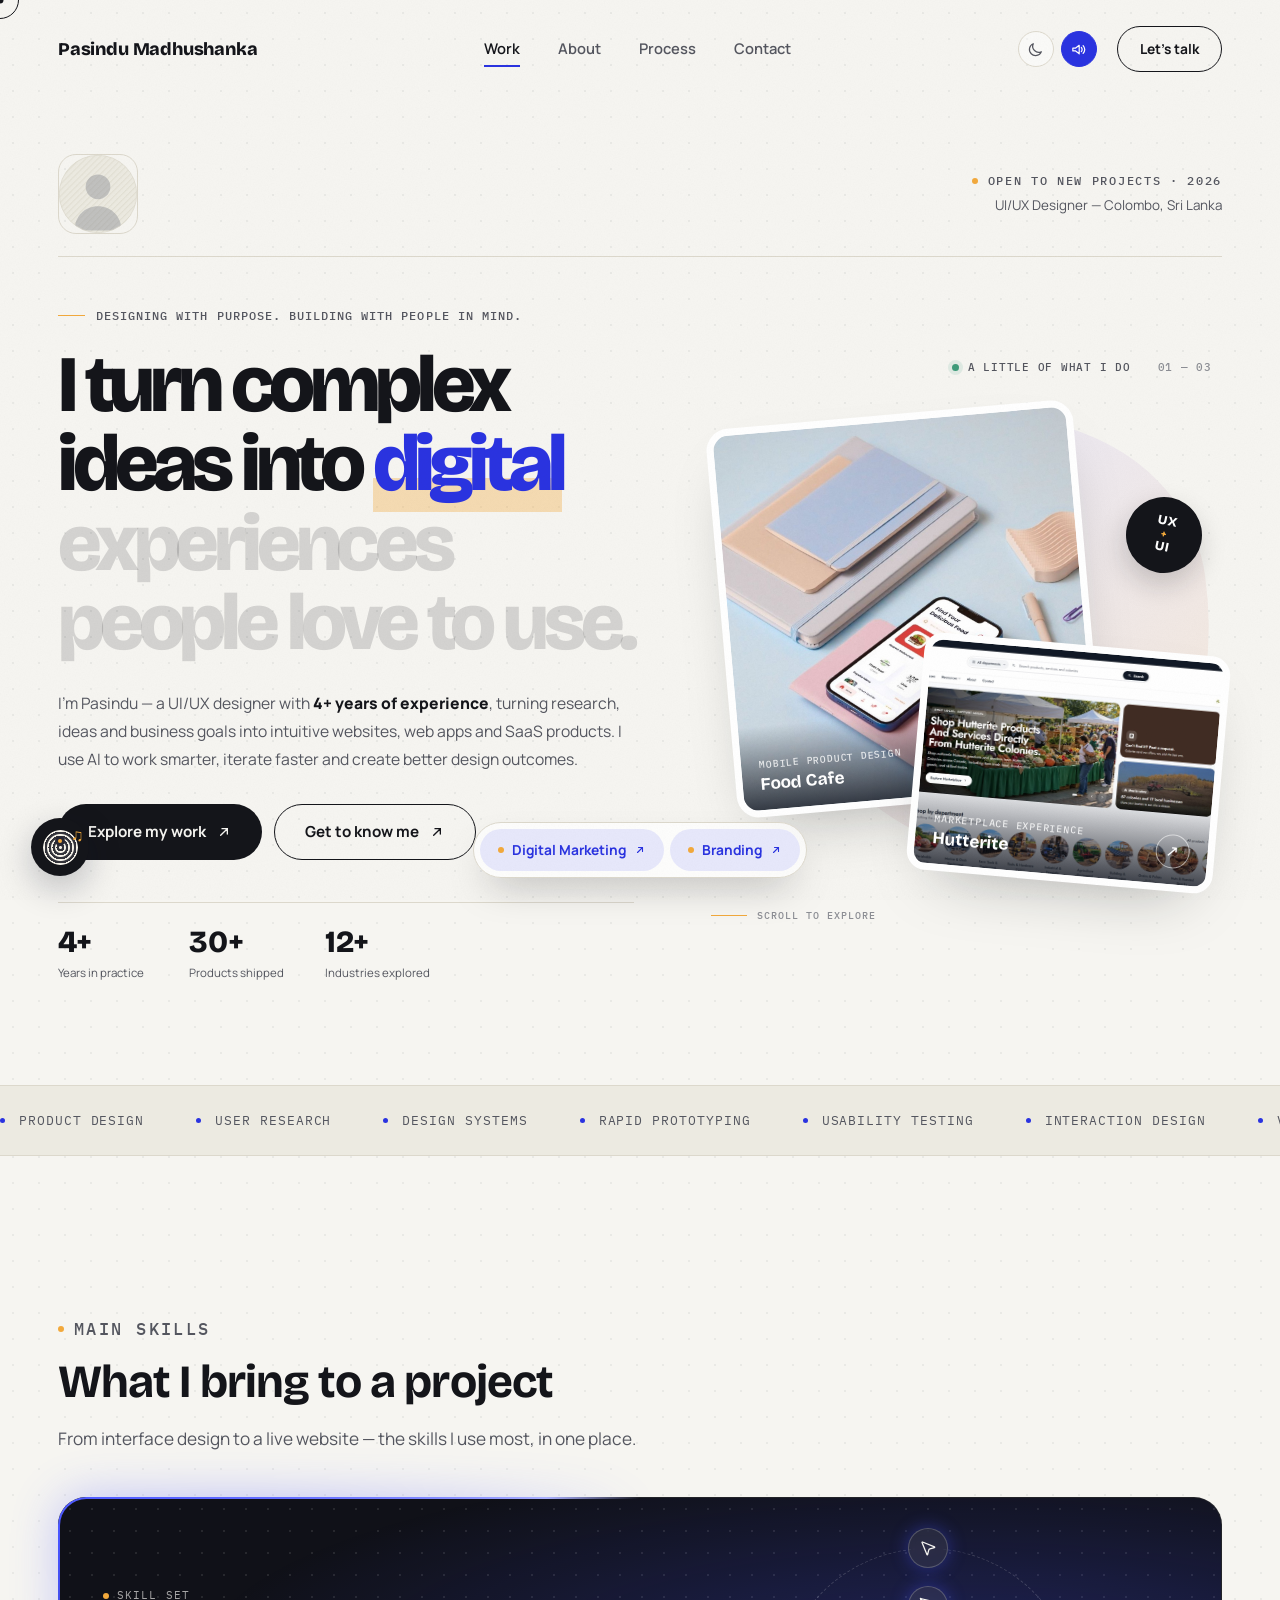
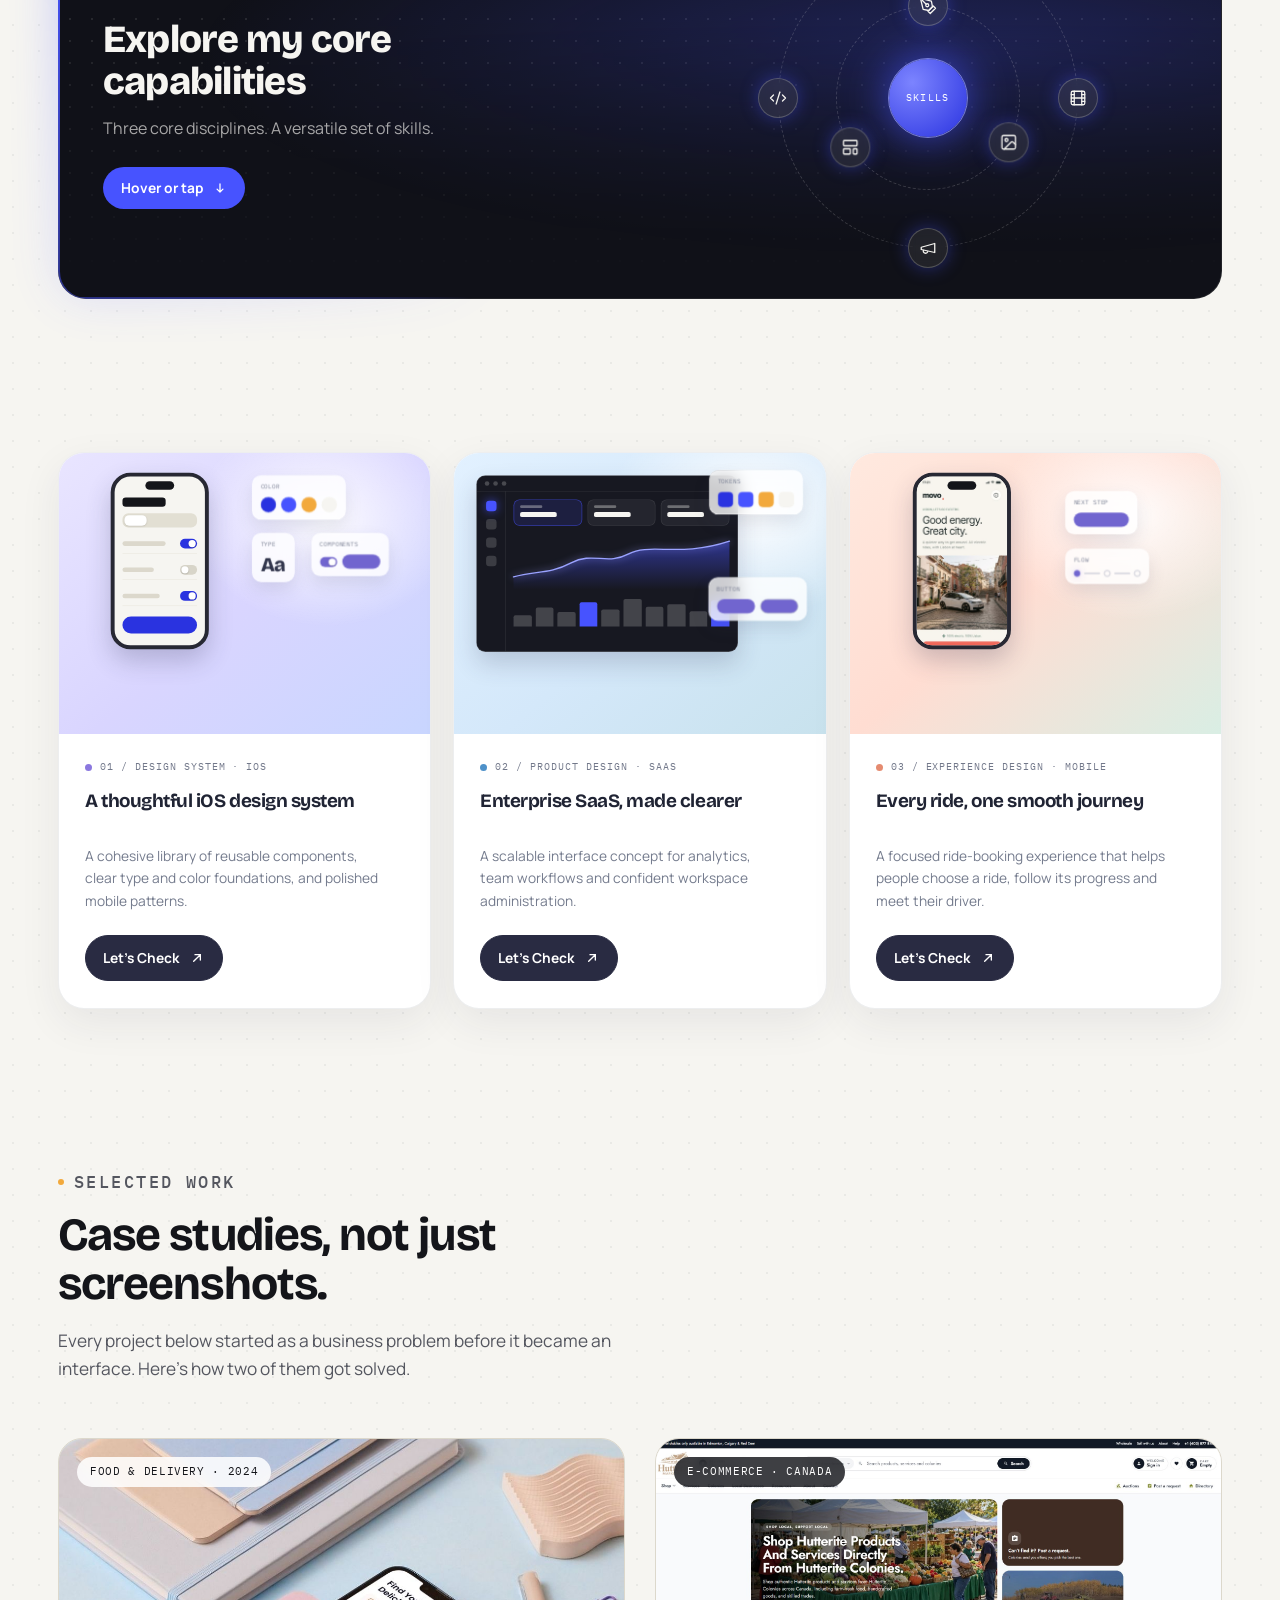
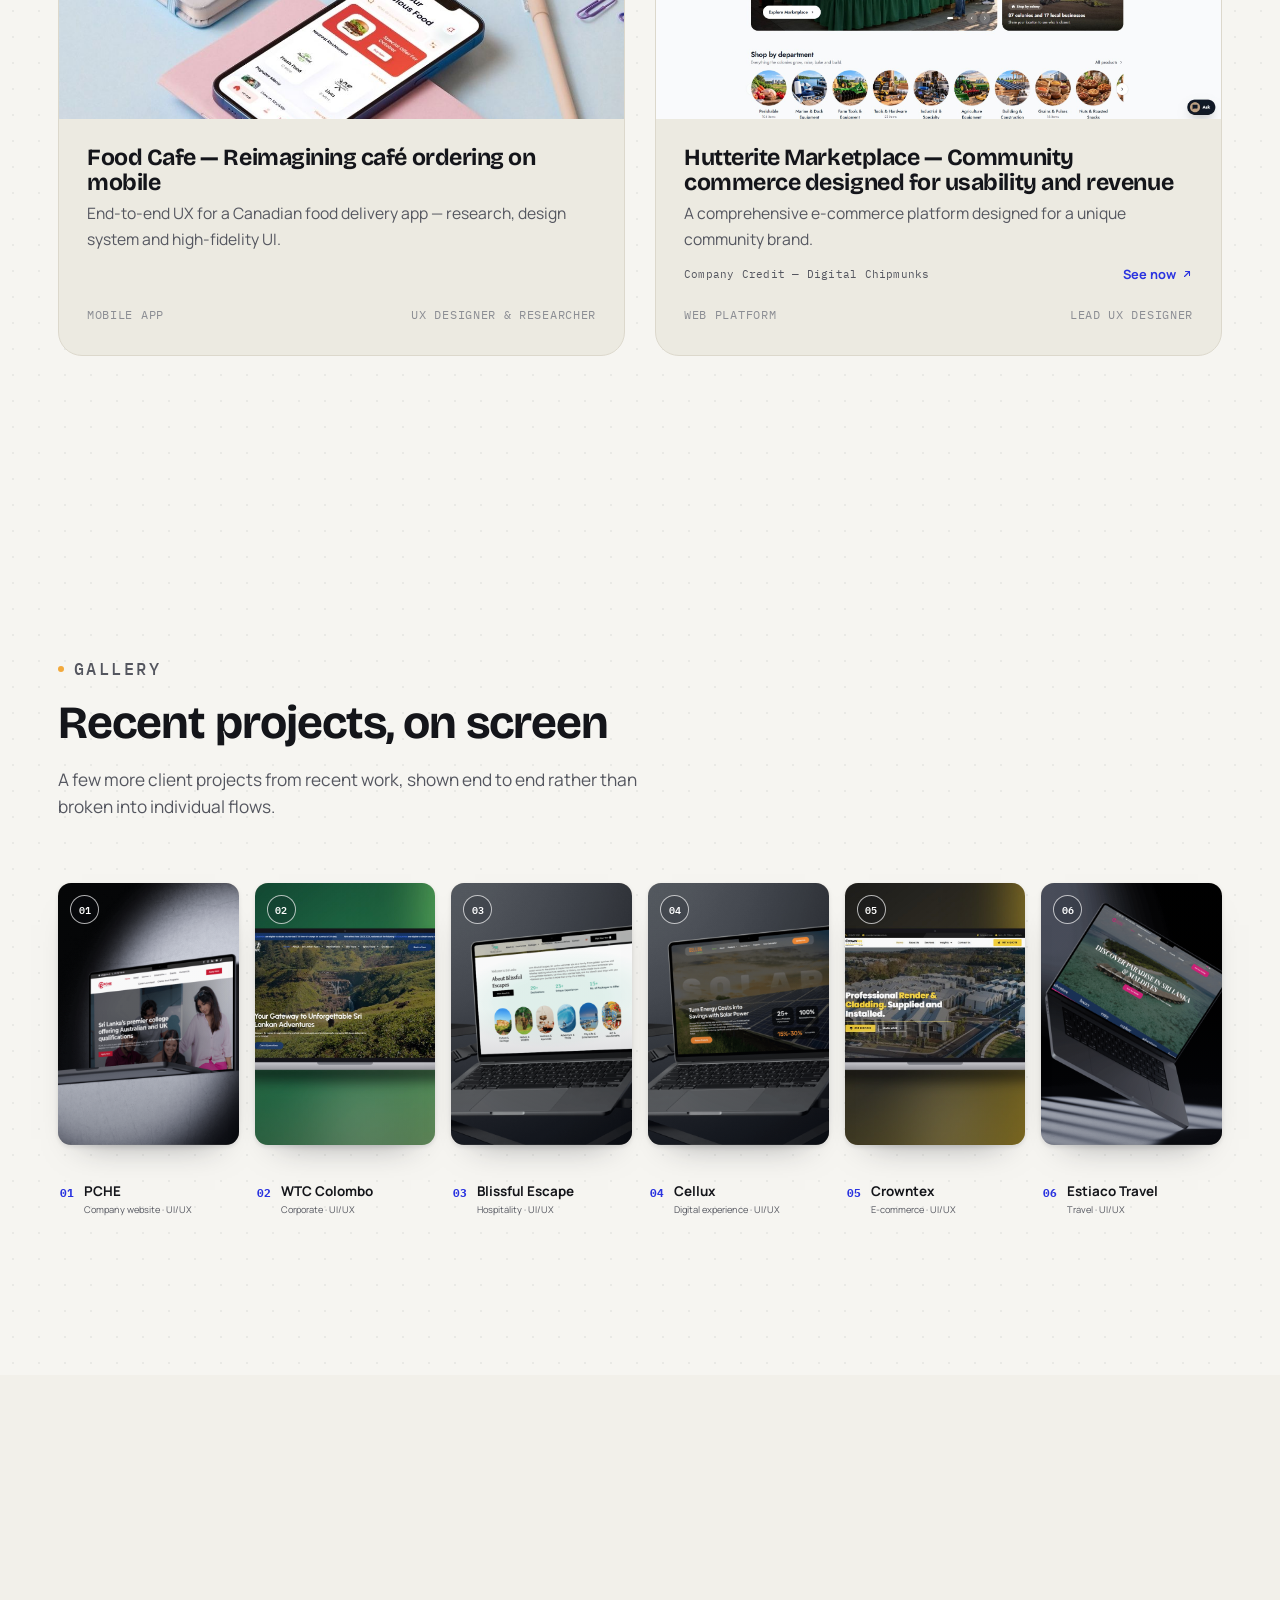
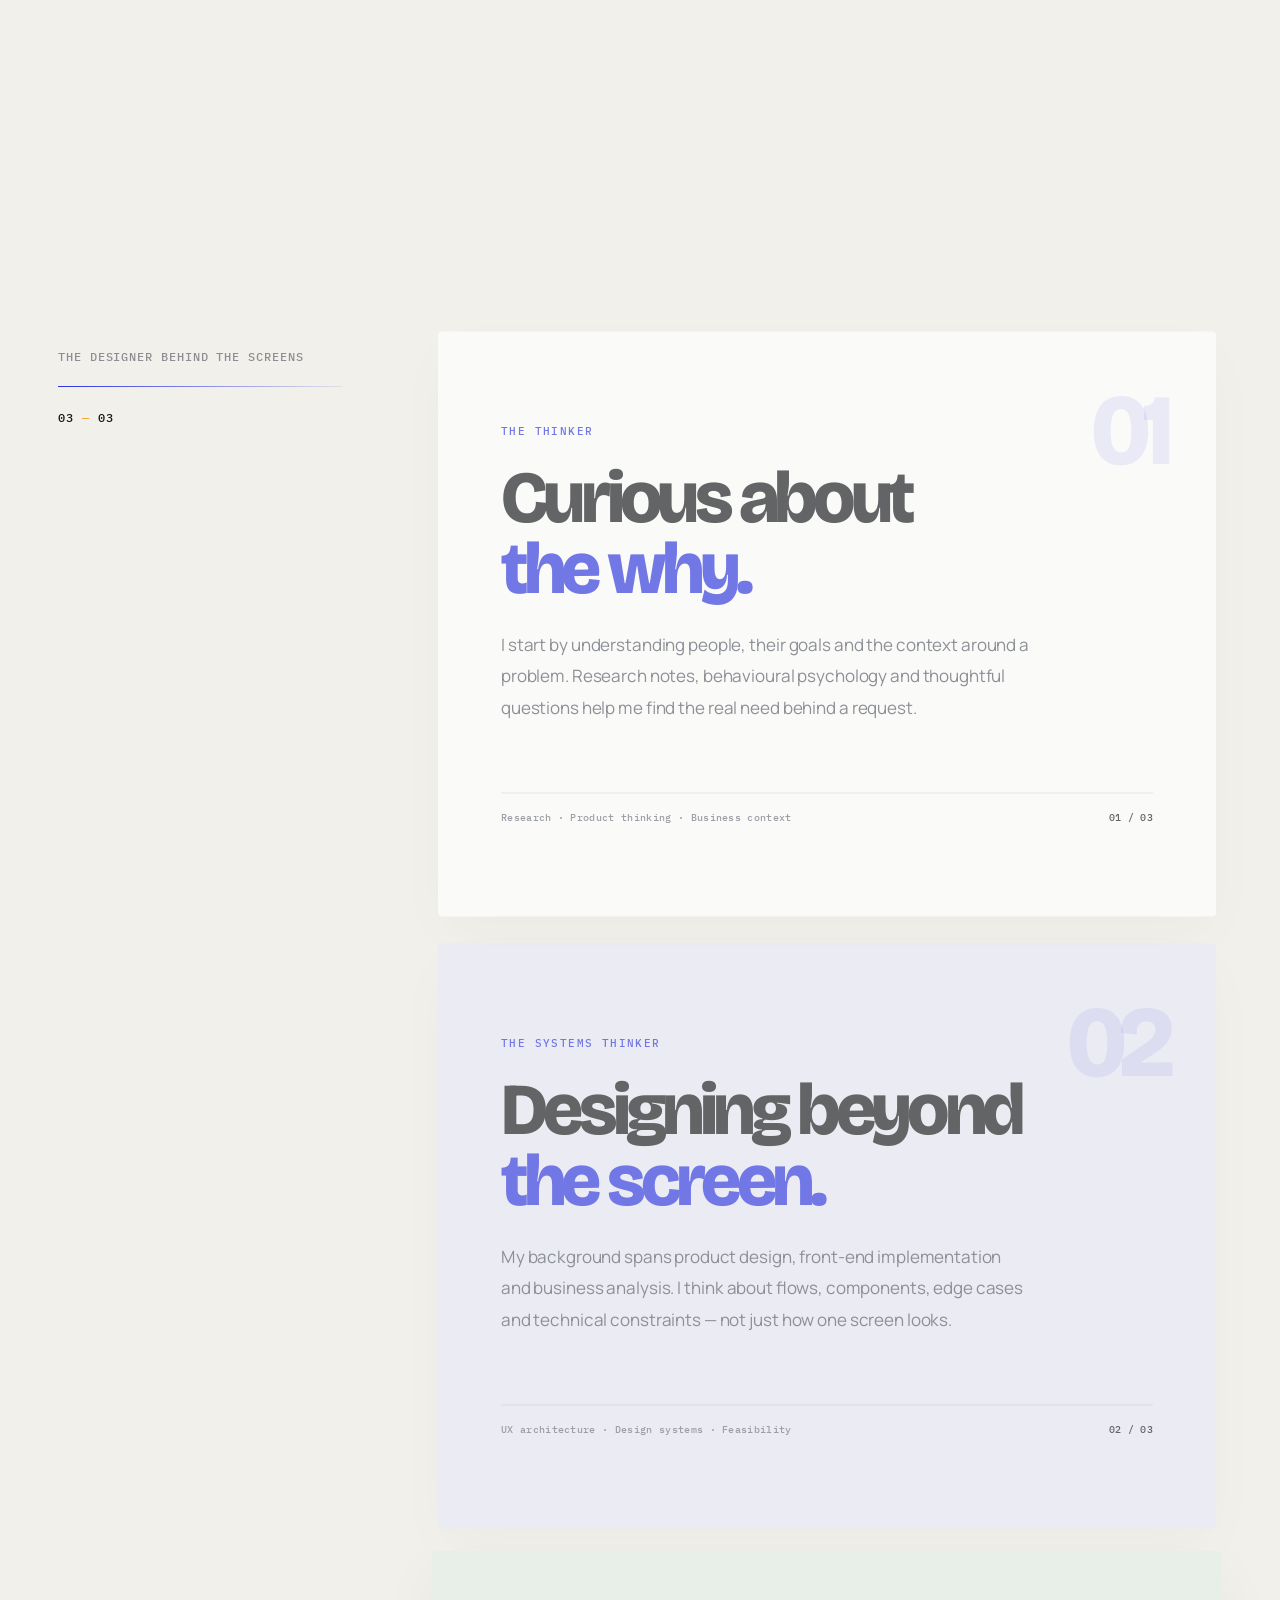
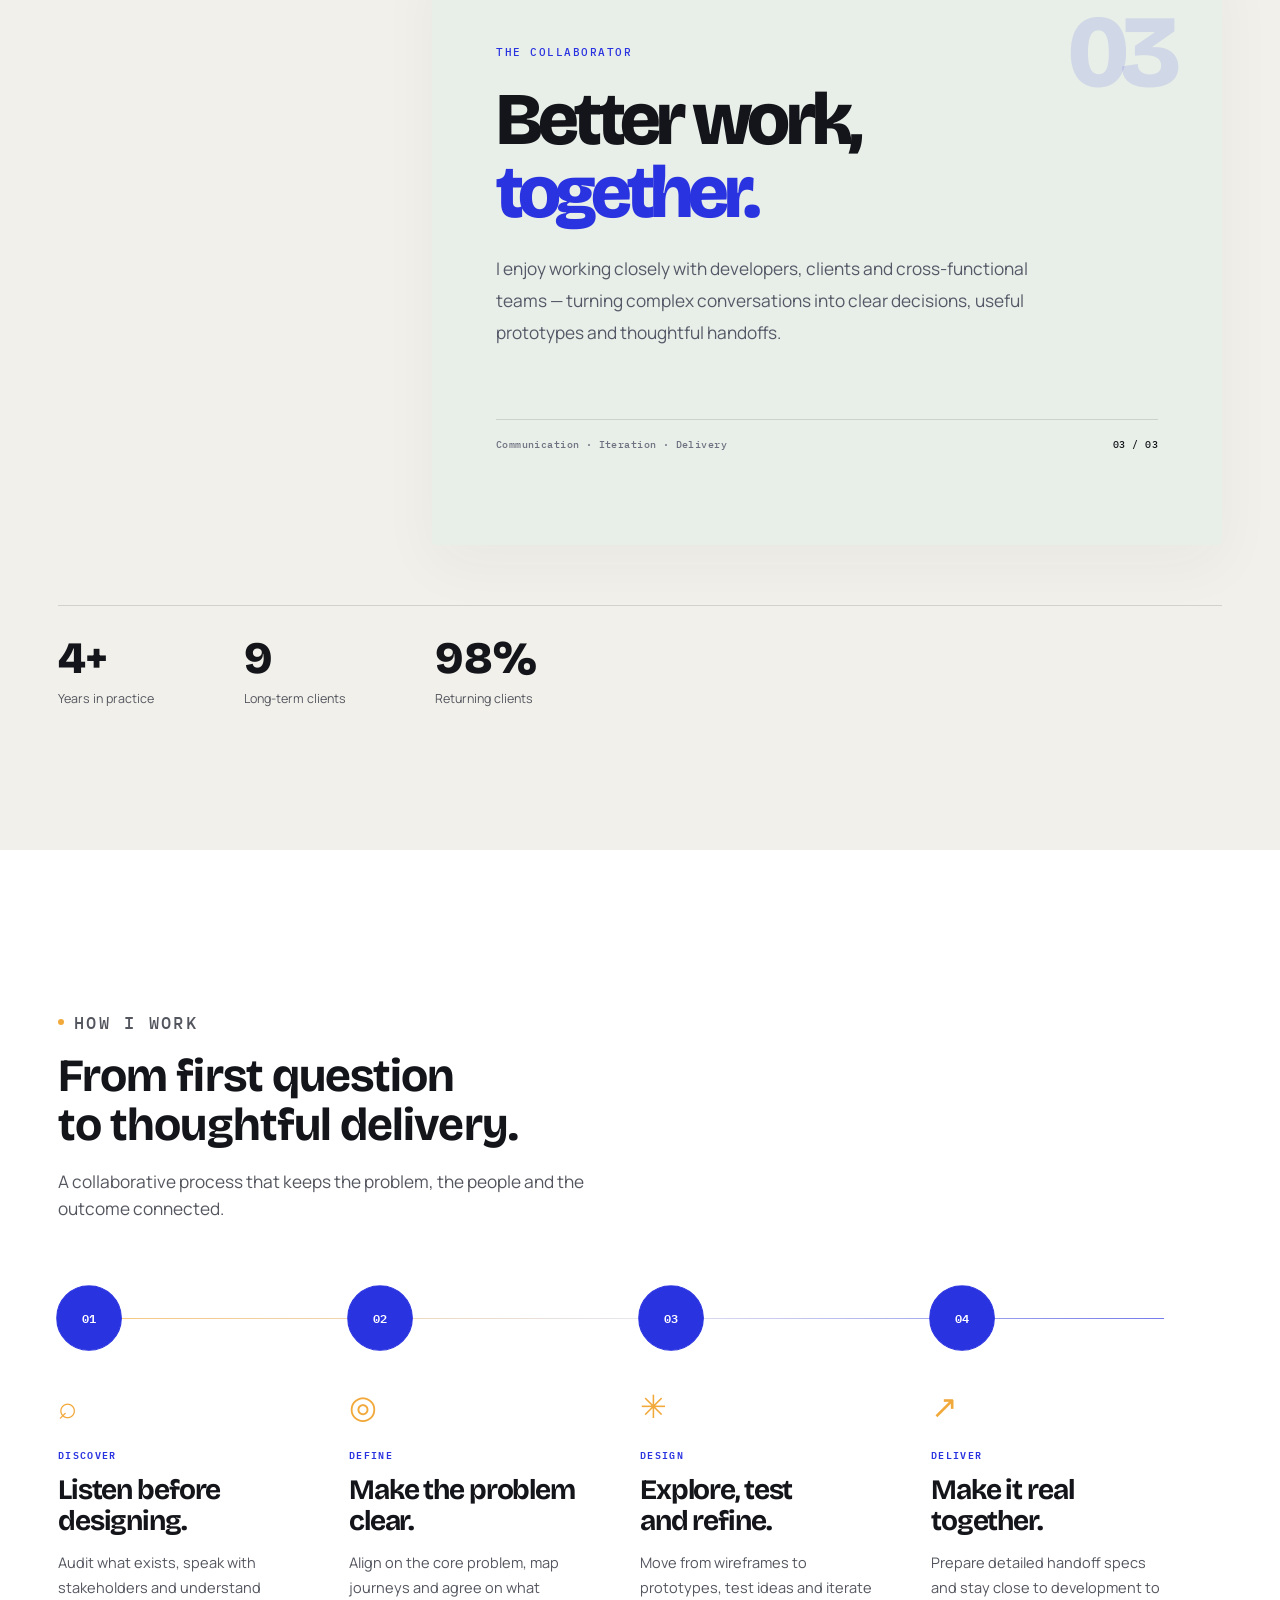
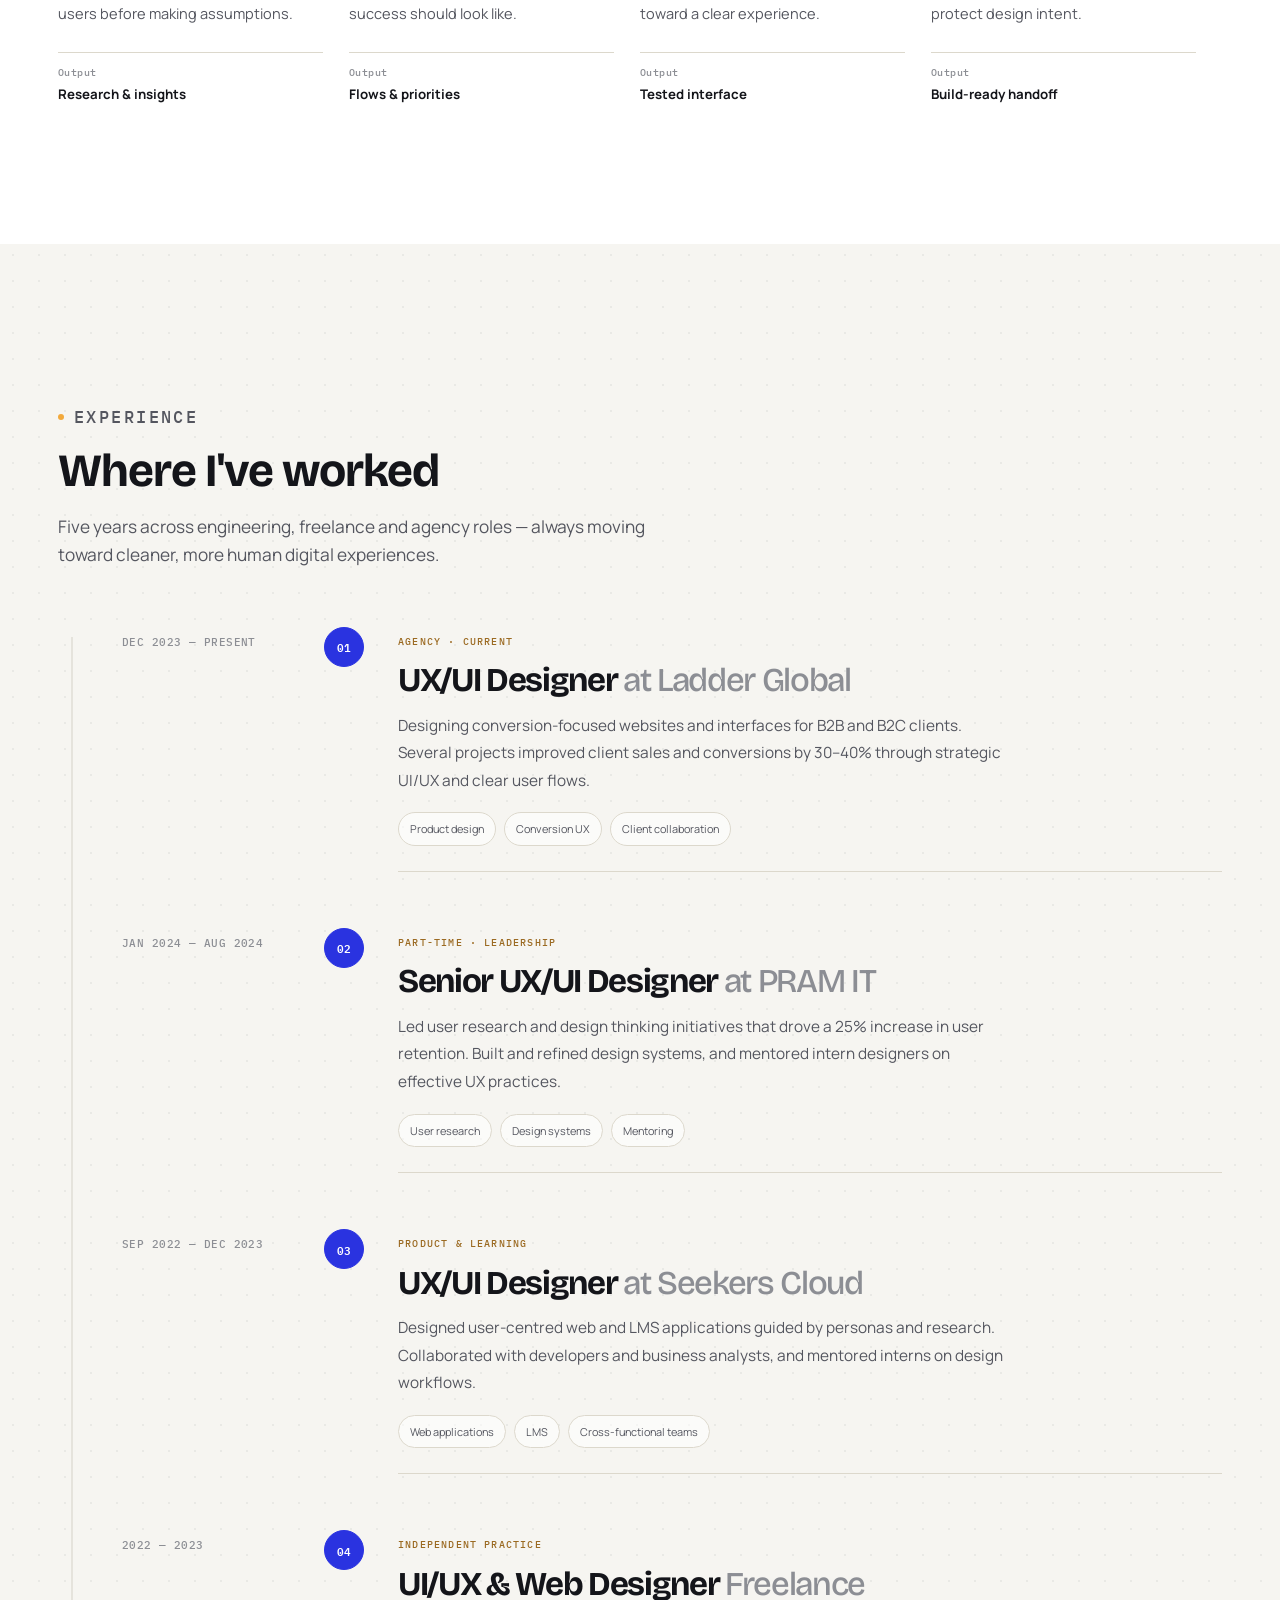
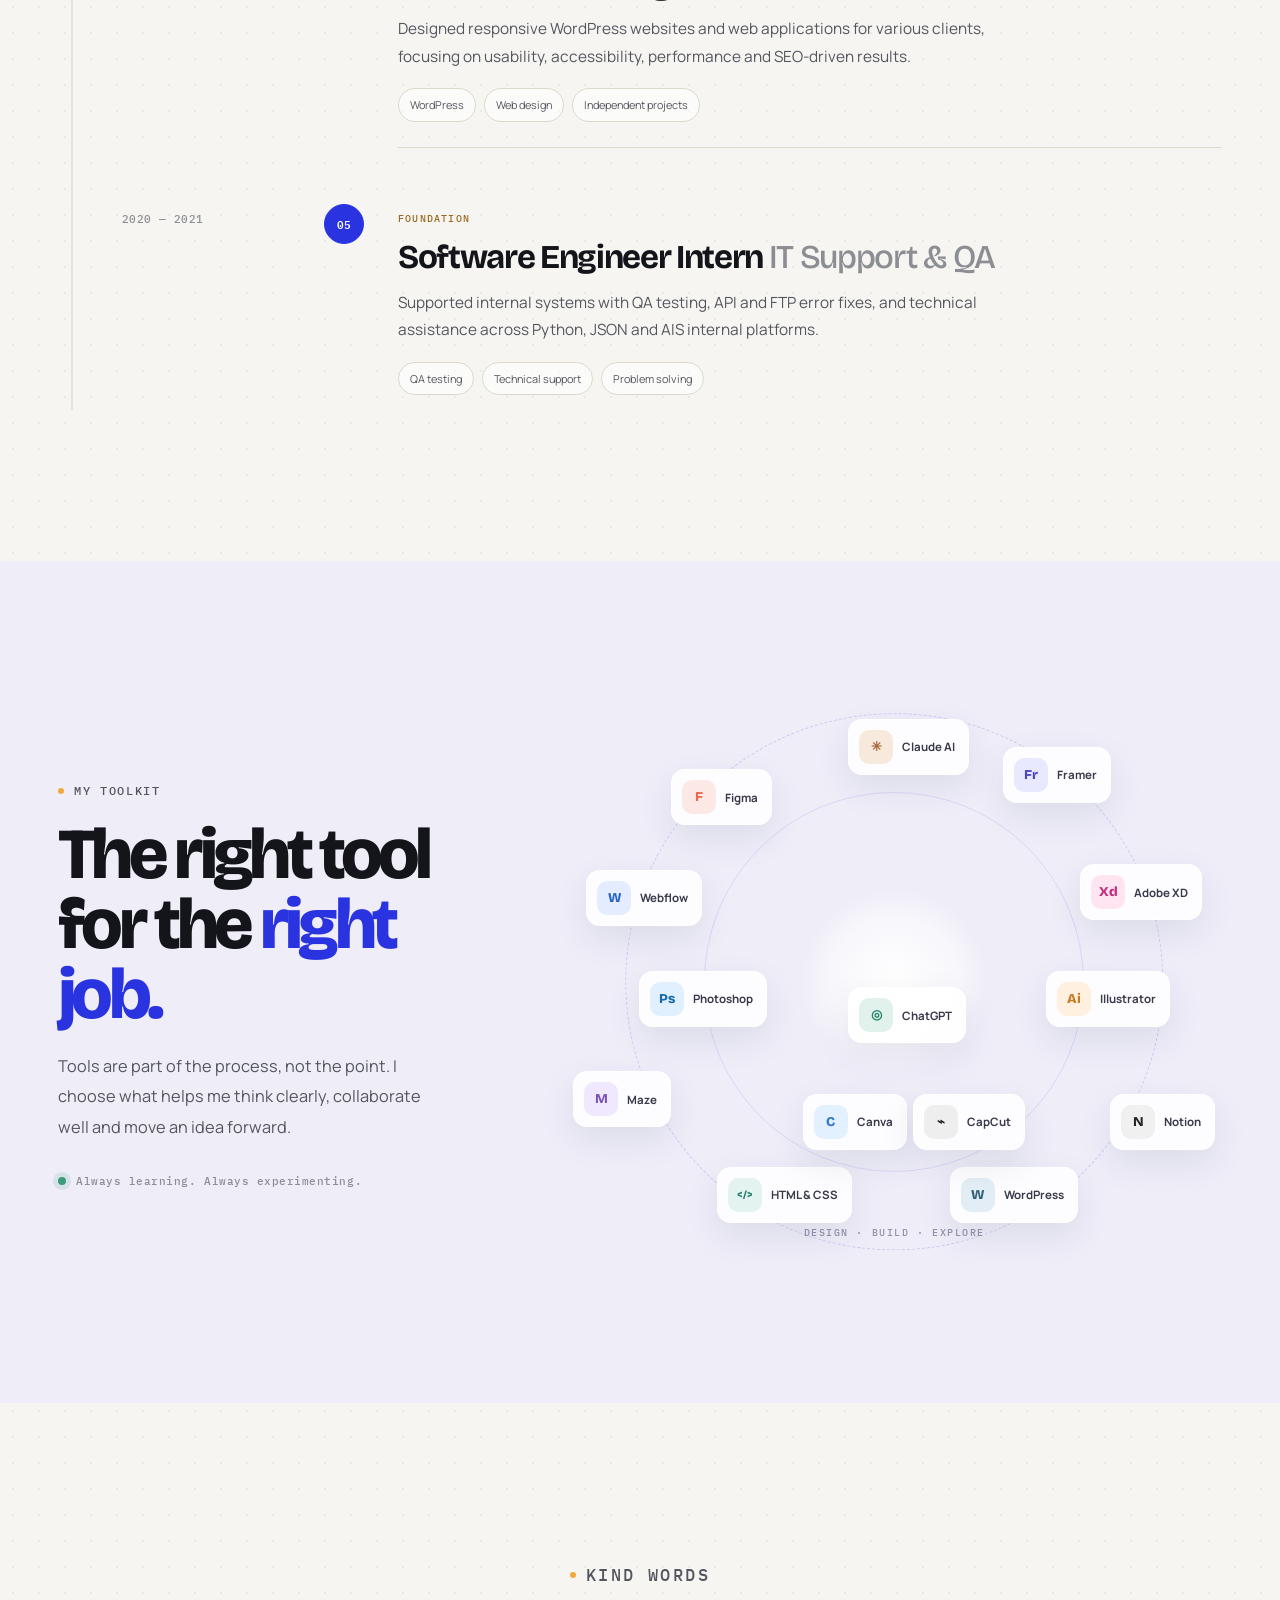
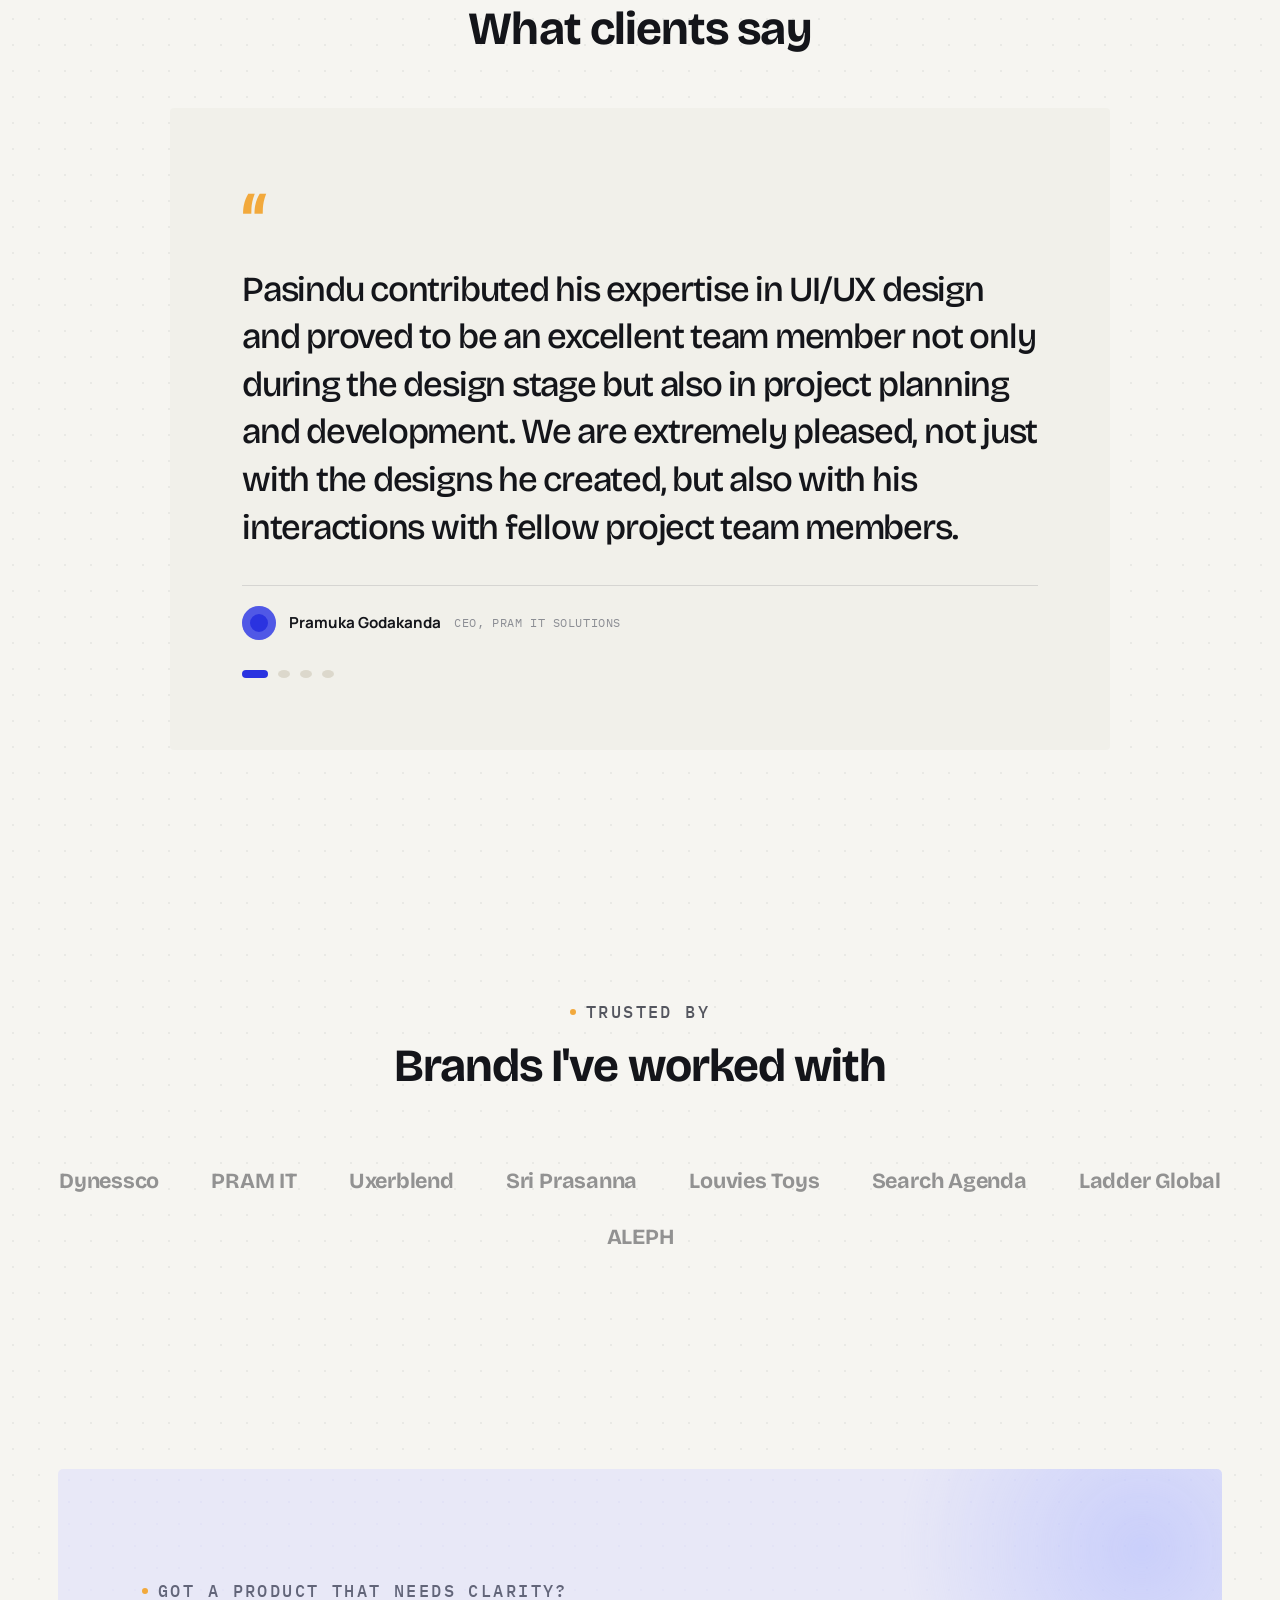
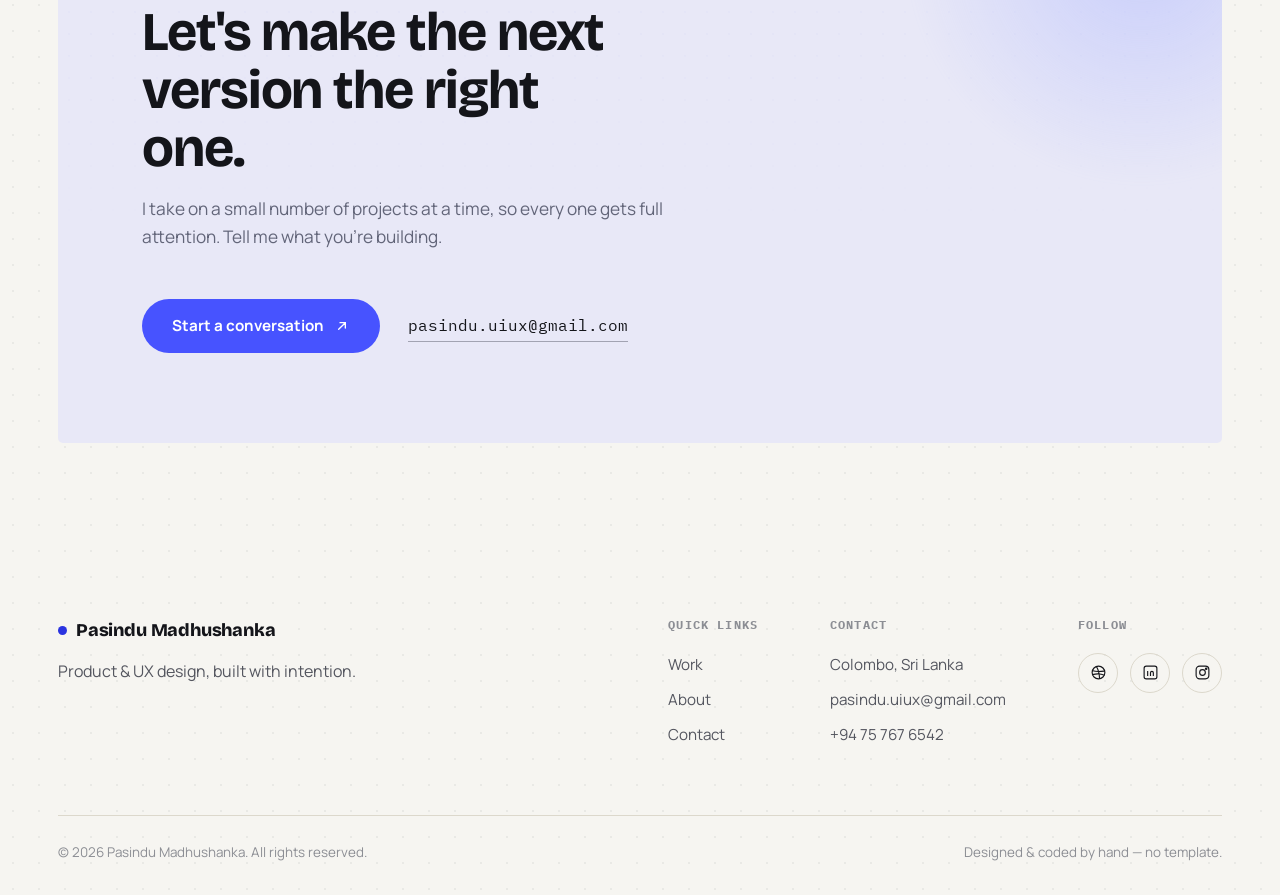
==== commit e8634434: "Add files via upload" ====
--- a/index.html
+++ b/index.html
@@ -402,37 +402,21 @@
         </div>
       </div>
 
-      <div class="gallery-showcase">
-        <a class="gallery-tile gallery-tile--large" href="https://pche.lk/" target="_blank" rel="noopener" data-reveal data-cursor="Explore project">
-          <img src="PCHE_Design.png" alt="PCHE website experience designed by Pasindu">
-          <span class="gallery-tile-index">01 / WEB EXPERIENCE</span>
-          <span class="gallery-tile-overlay"><span><small>Company project · Ladder Global</small><strong>PCHE</strong><em>UI/UX Designer</em></span><i>↗</i></span>
-        </a>
-        <a class="gallery-tile gallery-tile--tall" href="https://wtccolombo.com/" target="_blank" rel="noopener" data-reveal data-delay="70" data-cursor="Explore project">
-          <img src="WTC_Colombo.jpg" alt="World Trade Center Colombo website design">
-          <span class="gallery-tile-index">02 / CORPORATE</span>
-          <span class="gallery-tile-overlay"><span><small>Company project · Ladder Global</small><strong>WTC Colombo</strong><em>UI/UX Designer</em></span><i>↗</i></span>
-        </a>
-        <a class="gallery-tile" href="https://blissfulescapessl.com/" target="_blank" rel="noopener" data-reveal data-delay="110" data-cursor="Explore project">
-          <img src="Blissfull_Design.png" alt="Blissful Escape travel and hospitality website design">
-          <span class="gallery-tile-index">03 / HOSPITALITY</span>
-          <span class="gallery-tile-overlay"><span><small>Company project · Ladder Global</small><strong>Blissful Escape</strong><em>UI/UX Designer</em></span><i>↗</i></span>
-        </a>
-        <a class="gallery-tile" href="https://cellux.lk/" target="_blank" rel="noopener" data-reveal data-delay="150" data-cursor="Explore project">
-          <img src="Cellux_Design.png" alt="Cellux website design">
-          <span class="gallery-tile-index">04 / DIGITAL PRODUCT</span>
-          <span class="gallery-tile-overlay"><span><small>Company project · Ladder Global</small><strong>Cellux</strong><em>UI/UX Designer</em></span><i>↗</i></span>
-        </a>
-        <a class="gallery-tile gallery-tile--wide" href="https://crowntex.com.au/" target="_blank" rel="noopener" data-reveal data-delay="190" data-cursor="Explore project">
-          <img src="Crowntex.jpg" alt="Crowntex ecommerce website design">
-          <span class="gallery-tile-index">05 / E-COMMERCE</span>
-          <span class="gallery-tile-overlay"><span><small>Company project · Ladder Global</small><strong>Crowntex</strong><em>UI/UX Designer</em></span><i>↗</i></span>
-        </a>
-        <a class="gallery-tile" href="https://estiacoholidays.com/" target="_blank" rel="noopener" data-reveal data-delay="230" data-cursor="Explore project">
-          <img src="Estiaco_Travel.png" alt="Estiaco Travel website design">
-          <span class="gallery-tile-index">06 / TRAVEL</span>
-          <span class="gallery-tile-overlay"><span><small>Company project · Ladder Global</small><strong>Estiaco Travel</strong><em>UI/UX Designer</em></span><i>↗</i></span>
-        </a>
+      <div class="gallery-deck" aria-label="Selected website projects">
+        <a class="gallery-project" href="https://pche.lk/" target="_blank" rel="noopener noreferrer" data-reveal data-delay="0" data-cursor="View site" aria-label="View PCHE website"><span class="gallery-project-image"><img src="PCHE_Design.png" alt="PCHE website preview"></span><span class="gallery-project-shade"></span><span class="gallery-project-view">VIEW SITE <b>↗</b></span><span class="gallery-project-number">01</span></a>
+        <a class="gallery-project" href="https://wtccolombo.com/" target="_blank" rel="noopener noreferrer" data-reveal data-delay="55" data-cursor="View site" aria-label="View WTC Colombo website"><span class="gallery-project-image"><img src="WTC_Colombo.jpg" alt="WTC Colombo website preview"></span><span class="gallery-project-shade"></span><span class="gallery-project-view">VIEW SITE <b>↗</b></span><span class="gallery-project-number">02</span></a>
+        <a class="gallery-project" href="https://blissfulescapessl.com/" target="_blank" rel="noopener noreferrer" data-reveal data-delay="110" data-cursor="View site" aria-label="View Blissful Escape website"><span class="gallery-project-image"><img src="Blissfull_Design.png" alt="Blissful Escape website preview"></span><span class="gallery-project-shade"></span><span class="gallery-project-view">VIEW SITE <b>↗</b></span><span class="gallery-project-number">03</span></a>
+        <a class="gallery-project" href="https://cellux.lk/" target="_blank" rel="noopener noreferrer" data-reveal data-delay="165" data-cursor="View site" aria-label="View Cellux website"><span class="gallery-project-image"><img src="Cellux_Design.png" alt="Cellux website preview"></span><span class="gallery-project-shade"></span><span class="gallery-project-view">VIEW SITE <b>↗</b></span><span class="gallery-project-number">04</span></a>
+        <a class="gallery-project" href="https://crowntex.com.au/" target="_blank" rel="noopener noreferrer" data-reveal data-delay="220" data-cursor="View site" aria-label="View Crowntex website"><span class="gallery-project-image"><img src="Crowntex.jpg" alt="Crowntex website preview"></span><span class="gallery-project-shade"></span><span class="gallery-project-view">VIEW SITE <b>↗</b></span><span class="gallery-project-number">05</span></a>
+        <a class="gallery-project" href="https://estiacoholidays.com/" target="_blank" rel="noopener noreferrer" data-reveal data-delay="275" data-cursor="View site" aria-label="View Estiaco Travel website"><span class="gallery-project-image"><img src="Estiaco_Travel.png" alt="Estiaco Travel website preview"></span><span class="gallery-project-shade"></span><span class="gallery-project-view">VIEW SITE <b>↗</b></span><span class="gallery-project-number">06</span></a>
+      </div>
+      <div class="gallery-project-captions" aria-label="Project details">
+        <a href="https://pche.lk/" target="_blank" rel="noopener noreferrer"><b>01</b><span><strong>PCHE</strong><small>Company website · UI/UX</small></span></a>
+        <a href="https://wtccolombo.com/" target="_blank" rel="noopener noreferrer"><b>02</b><span><strong>WTC Colombo</strong><small>Corporate · UI/UX</small></span></a>
+        <a href="https://blissfulescapessl.com/" target="_blank" rel="noopener noreferrer"><b>03</b><span><strong>Blissful Escape</strong><small>Hospitality · UI/UX</small></span></a>
+        <a href="https://cellux.lk/" target="_blank" rel="noopener noreferrer"><b>04</b><span><strong>Cellux</strong><small>Digital experience · UI/UX</small></span></a>
+        <a href="https://crowntex.com.au/" target="_blank" rel="noopener noreferrer"><b>05</b><span><strong>Crowntex</strong><small>E-commerce · UI/UX</small></span></a>
+        <a href="https://estiacoholidays.com/" target="_blank" rel="noopener noreferrer"><b>06</b><span><strong>Estiaco Travel</strong><small>Travel · UI/UX</small></span></a>
       </div>
     </div>
   </section>
--- a/styles.css
+++ b/styles.css
@@ -1903,3 +1903,19 @@
 html[data-theme="dark"] .hero-project{border-color:#303443;background:#1a1e2a}
 html[data-theme="dark"] .gallery-tile-overlay{color:#fff}
 html[data-theme="dark"] .about-panel p,html[data-theme="dark"] .career-content p{color:#c1c4d0}
+
+
+/* Refined gallery deck: lifted project previews */
+.gallery-deck{display:grid;grid-template-columns:repeat(6,minmax(0,1fr));align-items:center;gap:clamp(9px,1.25vw,18px);perspective:1500px;padding:42px 12px 34px;margin:20px -12px 0;isolation:isolate}
+.gallery-project{position:relative;display:block;min-width:0;aspect-ratio:.69;overflow:hidden;border-radius:13px;background:#e8e0d2;box-shadow:0 18px 34px -24px rgba(24,27,36,.52),0 2px 5px rgba(24,27,36,.1);transform-style:preserve-3d;transform:translateY(8px) rotateY(var(--project-tilt,0deg)) rotateZ(var(--project-rotate,0deg));transition:transform .55s cubic-bezier(.16,.84,.44,1),box-shadow .45s ease;outline-offset:7px;isolation:isolate}
+.gallery-project:nth-child(1){--project-tilt:9deg;--project-rotate:-2.2deg;z-index:1}.gallery-project:nth-child(2){--project-tilt:5deg;--project-rotate:-1.2deg;z-index:2}.gallery-project:nth-child(3){--project-tilt:1.5deg;--project-rotate:-.4deg;z-index:3}.gallery-project:nth-child(4){--project-tilt:-1.5deg;--project-rotate:.5deg;z-index:3}.gallery-project:nth-child(5){--project-tilt:-5deg;--project-rotate:1.3deg;z-index:2}.gallery-project:nth-child(6){--project-tilt:-9deg;--project-rotate:2.2deg;z-index:1}
+.gallery-project-image,.gallery-project-image img{position:absolute;inset:0;width:100%;height:100%;display:block}.gallery-project-image img{object-fit:cover;object-position:top center;transition:transform .75s cubic-bezier(.16,.84,.44,1),filter .5s ease}.gallery-project-shade{position:absolute;inset:0;background:linear-gradient(180deg,rgba(13,17,28,.05) 25%,rgba(13,17,28,.06) 48%,rgba(13,17,28,.72) 100%);opacity:.48;transition:opacity .35s ease}
+.gallery-project-number{position:absolute;top:12px;left:12px;display:grid;place-items:center;width:29px;height:29px;border:1px solid rgba(255,255,255,.68);border-radius:50%;background:rgba(18,22,31,.2);backdrop-filter:blur(9px);color:#fff;font:600 .64rem 'IBM Plex Mono',monospace}.gallery-project-view{position:absolute;left:50%;bottom:17px;display:flex;align-items:center;gap:9px;white-space:nowrap;padding:10px 14px;border-radius:999px;background:#fff;color:#171923;font:800 .64rem 'IBM Plex Mono',monospace;letter-spacing:.08em;opacity:0;transform:translate(-50%,14px) scale(.94);transition:opacity .3s ease,transform .4s cubic-bezier(.16,.84,.44,1);box-shadow:0 8px 22px rgba(0,0,0,.18)}
+.gallery-project:hover,.gallery-project:focus-visible{z-index:10!important;transform:translateY(-23px) scale(1.09) rotateY(0) rotateZ(0);box-shadow:0 34px 48px -24px rgba(20,22,31,.48),0 0 0 3px rgba(255,255,255,.88)}.gallery-project:hover img,.gallery-project:focus-visible img{transform:scale(1.07);filter:saturate(1.12)}.gallery-project:hover .gallery-project-shade,.gallery-project:focus-visible .gallery-project-shade{opacity:1}.gallery-project:hover .gallery-project-view,.gallery-project:focus-visible .gallery-project-view{opacity:1;transform:translate(-50%,0) scale(1)}
+.gallery-project-captions{display:grid;grid-template-columns:repeat(6,minmax(0,1fr));gap:clamp(8px,1.25vw,18px);margin:0 0 8px}.gallery-project-captions>a{display:flex;align-items:flex-start;gap:10px;min-width:0;padding:4px 2px 10px;transition:transform .3s ease}.gallery-project-captions>a:hover{transform:translateY(-3px)}.gallery-project-captions>a>b{font:700 .68rem 'IBM Plex Mono',monospace;color:var(--cobalt);padding-top:3px}.gallery-project-captions span{display:block;min-width:0}.gallery-project-captions strong{display:block;font:700 clamp(.76rem,1.05vw,.94rem)/1.25 'Manrope',sans-serif;color:var(--ink);white-space:nowrap}.gallery-project-captions small{display:block;margin-top:4px;color:var(--ink-2);font-size:clamp(.58rem,.72vw,.68rem);line-height:1.35}
+@media(hover:none){.gallery-project{transform:none}.gallery-project-shade{opacity:.78}.gallery-project-view{opacity:1;transform:translate(-50%,0) scale(1)}}
+@media(max-width:980px){.gallery-deck{grid-template-columns:repeat(3,minmax(0,1fr));gap:18px;padding:25px 10px}.gallery-project{aspect-ratio:.78}.gallery-project:nth-child(n){transform:none}.gallery-project:nth-child(n):hover,.gallery-project:nth-child(n):focus-visible{transform:translateY(-12px) scale(1.035)}.gallery-project-captions{grid-template-columns:repeat(3,minmax(0,1fr));row-gap:12px}.gallery-project-captions strong{font-size:.9rem}.gallery-project-captions small{font-size:.65rem}}
+@media(max-width:600px){.gallery-deck{grid-template-columns:repeat(2,minmax(0,1fr));gap:13px;padding:18px 5px 25px;margin-left:-5px;margin-right:-5px}.gallery-project{aspect-ratio:.82;border-radius:11px}.gallery-project-captions{grid-template-columns:repeat(2,minmax(0,1fr));gap:8px 12px}.gallery-project-captions>a{gap:7px}.gallery-project-captions strong{font-size:.8rem}.gallery-project-captions small{font-size:.61rem}.gallery-project-view{font-size:.57rem;padding:8px 11px}}
+/* Uniform, balanced headings across the three featured work cards */
+.feature-cards .neon-body .neon-title,.feature-cards .neon-body .neon-title--long{font-size:clamp(1.18rem,1.45vw,1.34rem)!important;line-height:1.22!important;letter-spacing:-.025em;min-height:2.44em;max-width:100%;display:block}
+@media(max-width:700px){.feature-cards .neon-body .neon-title,.feature-cards .neon-body .neon-title--long{font-size:1.22rem!important;min-height:0}}
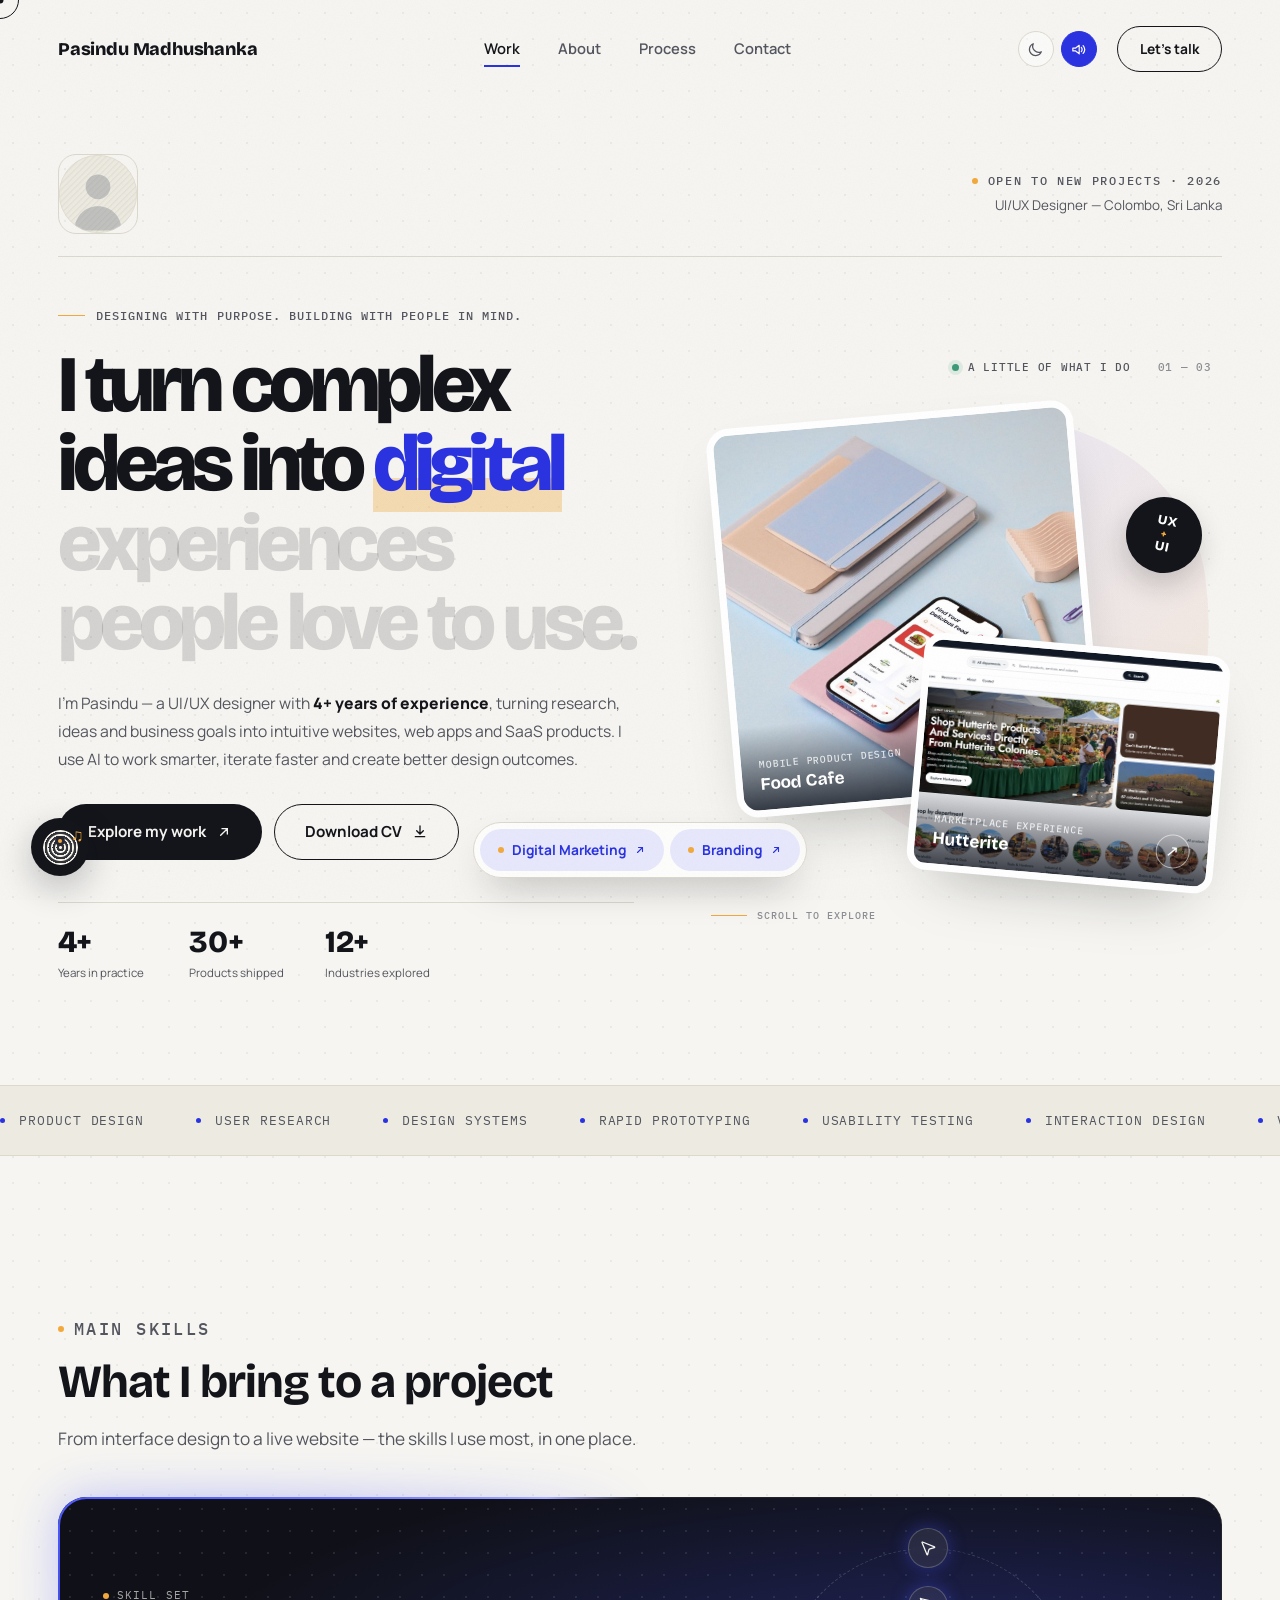
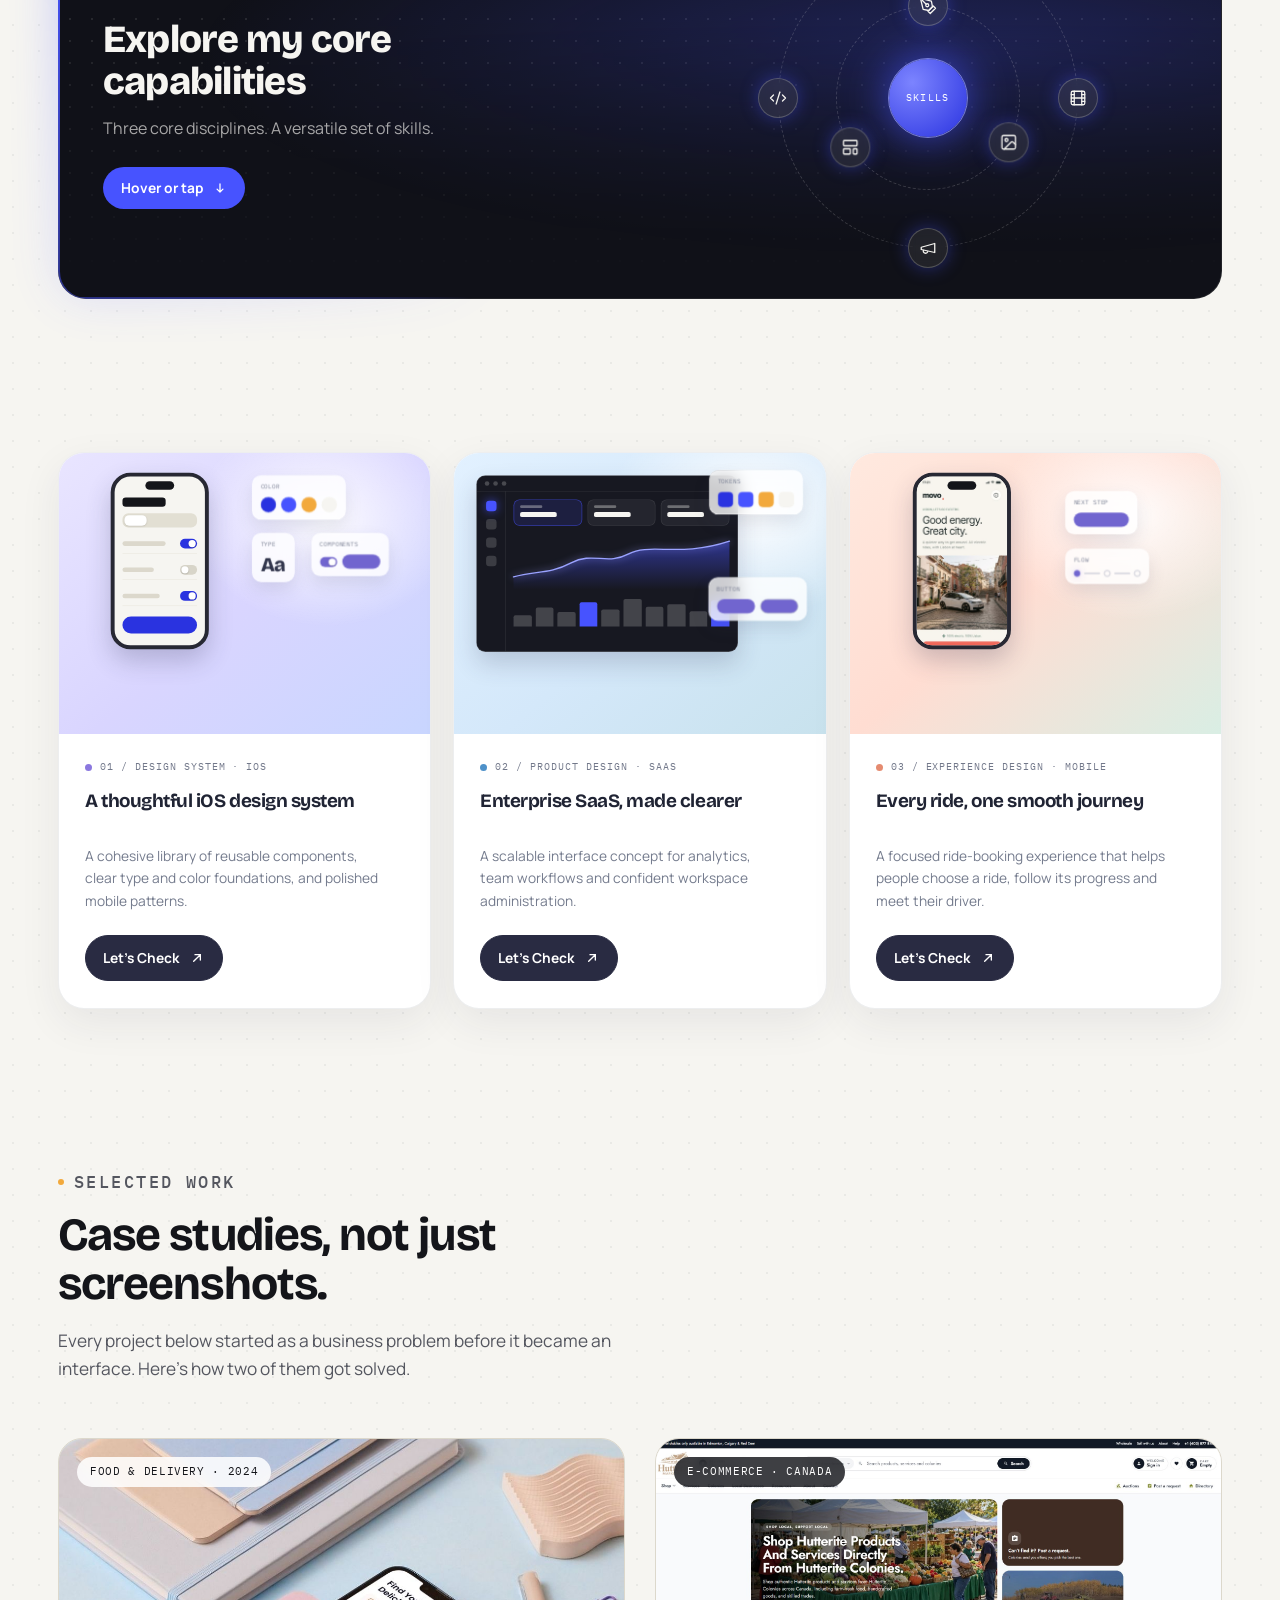
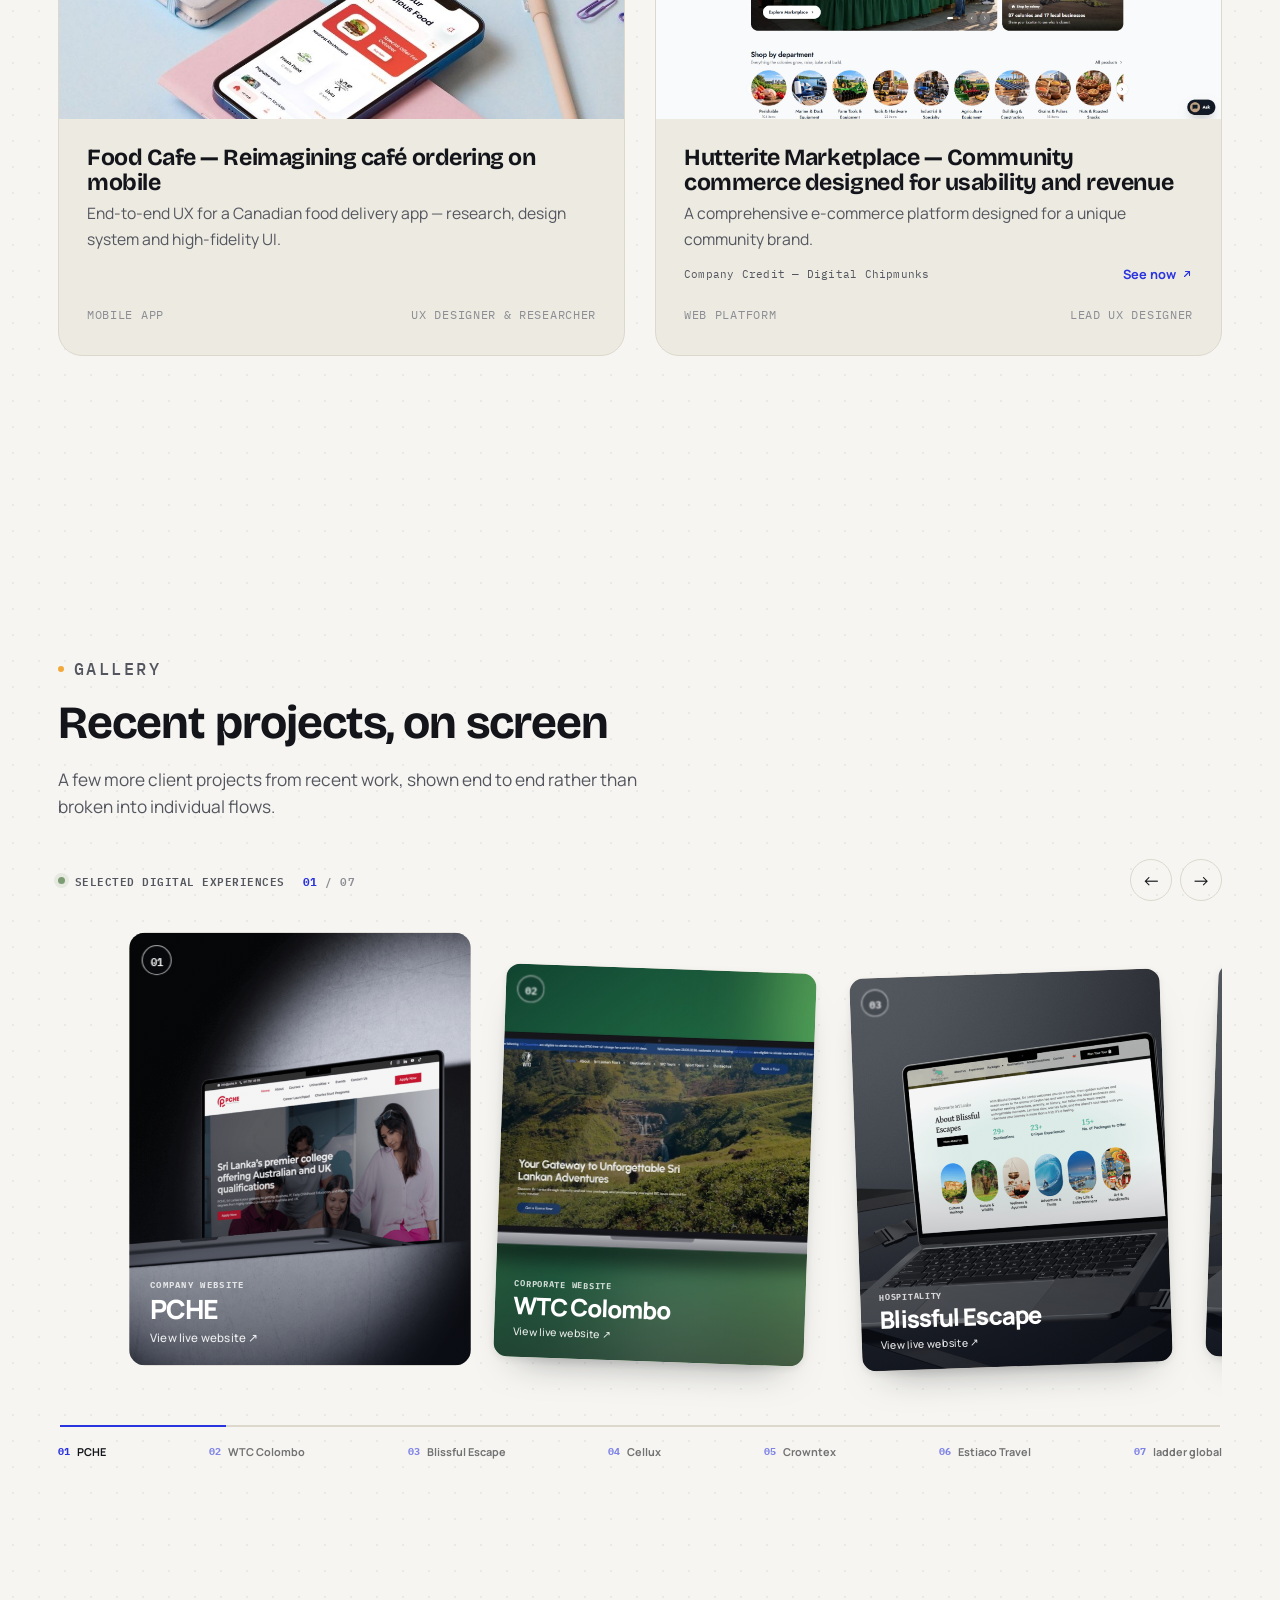
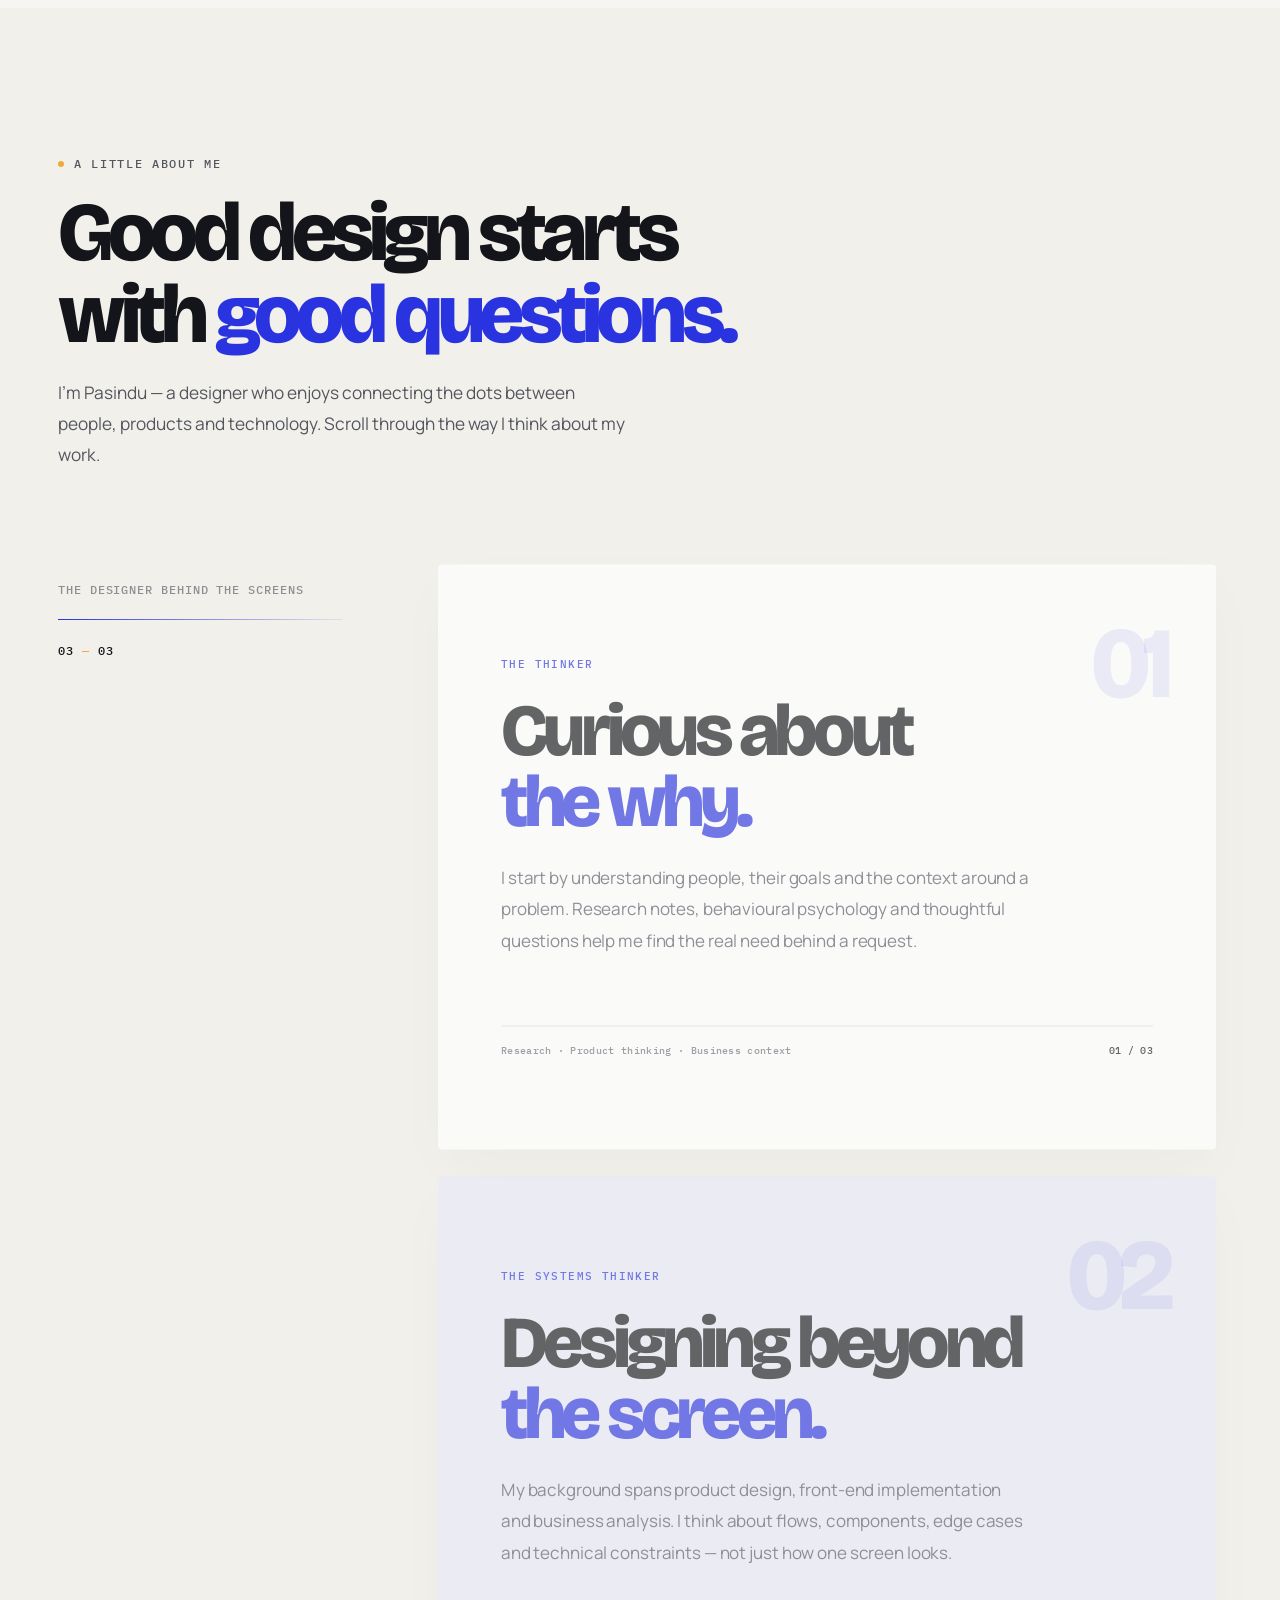
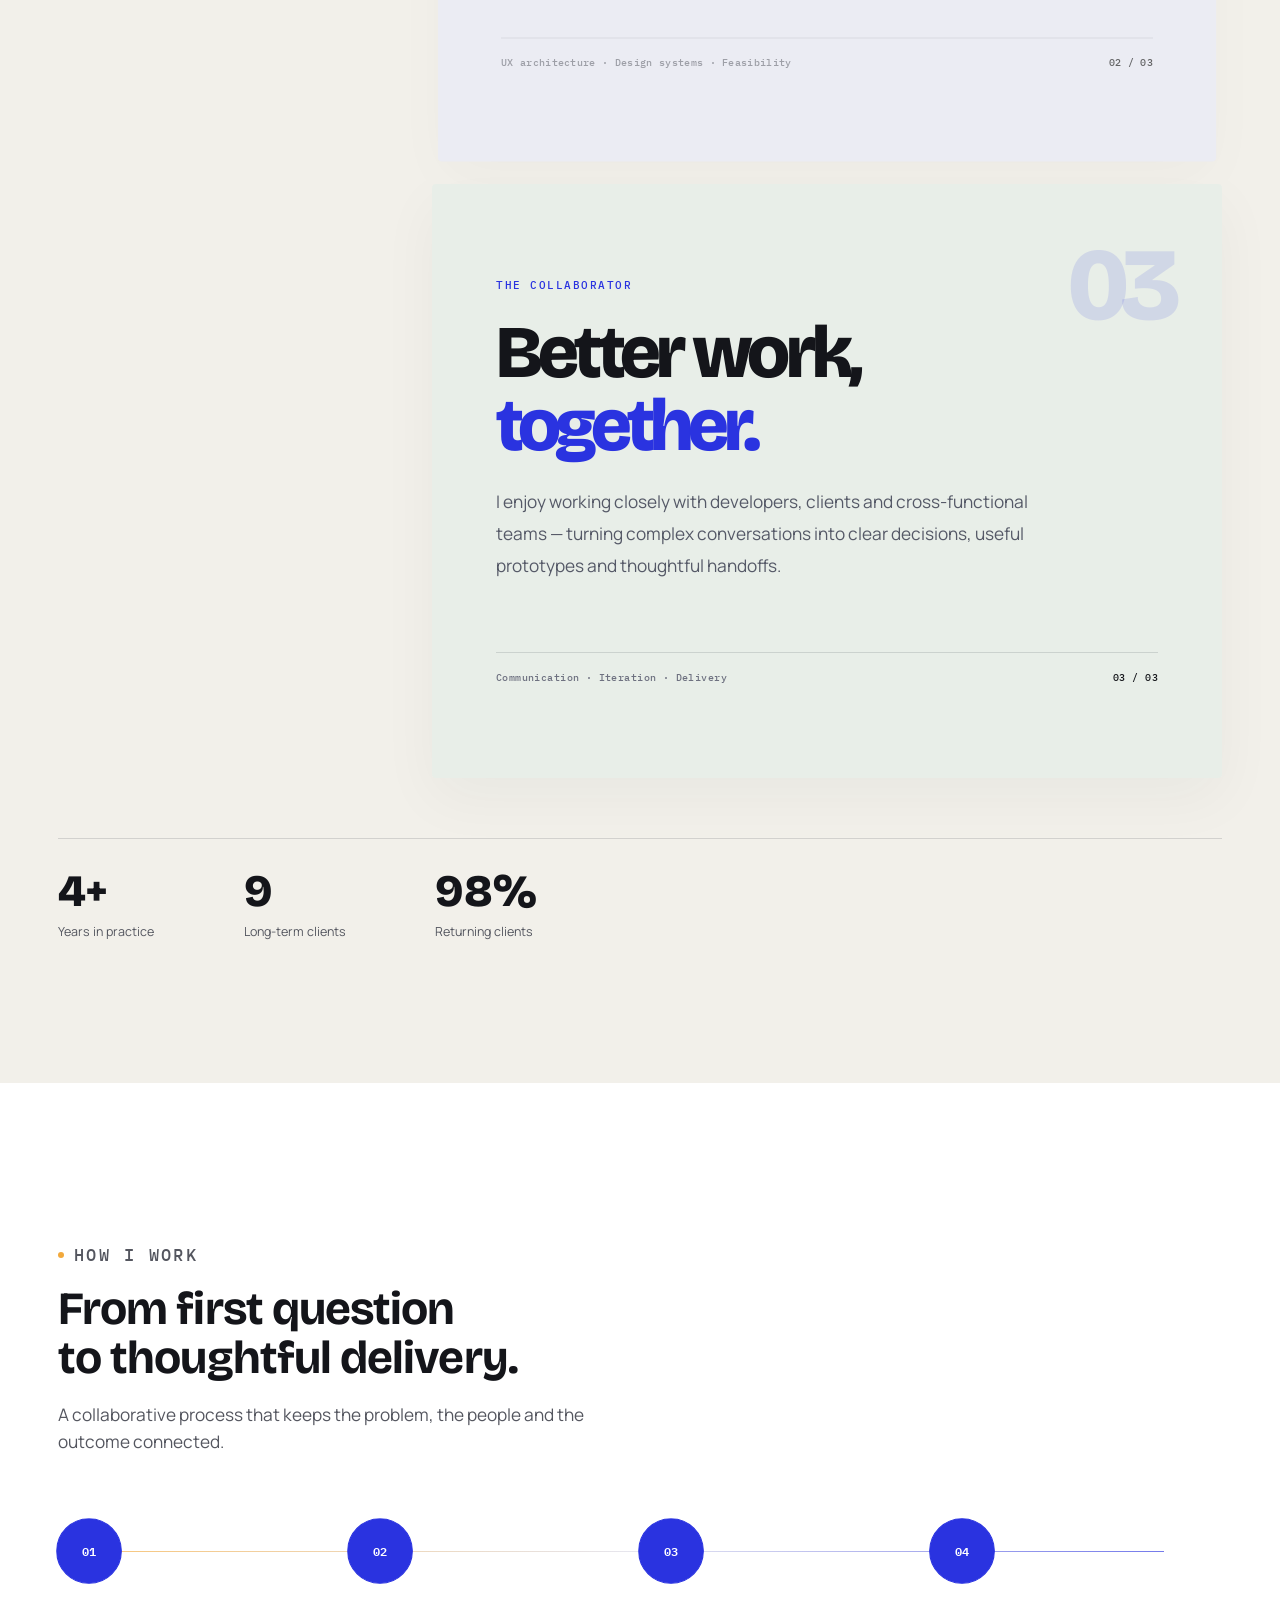
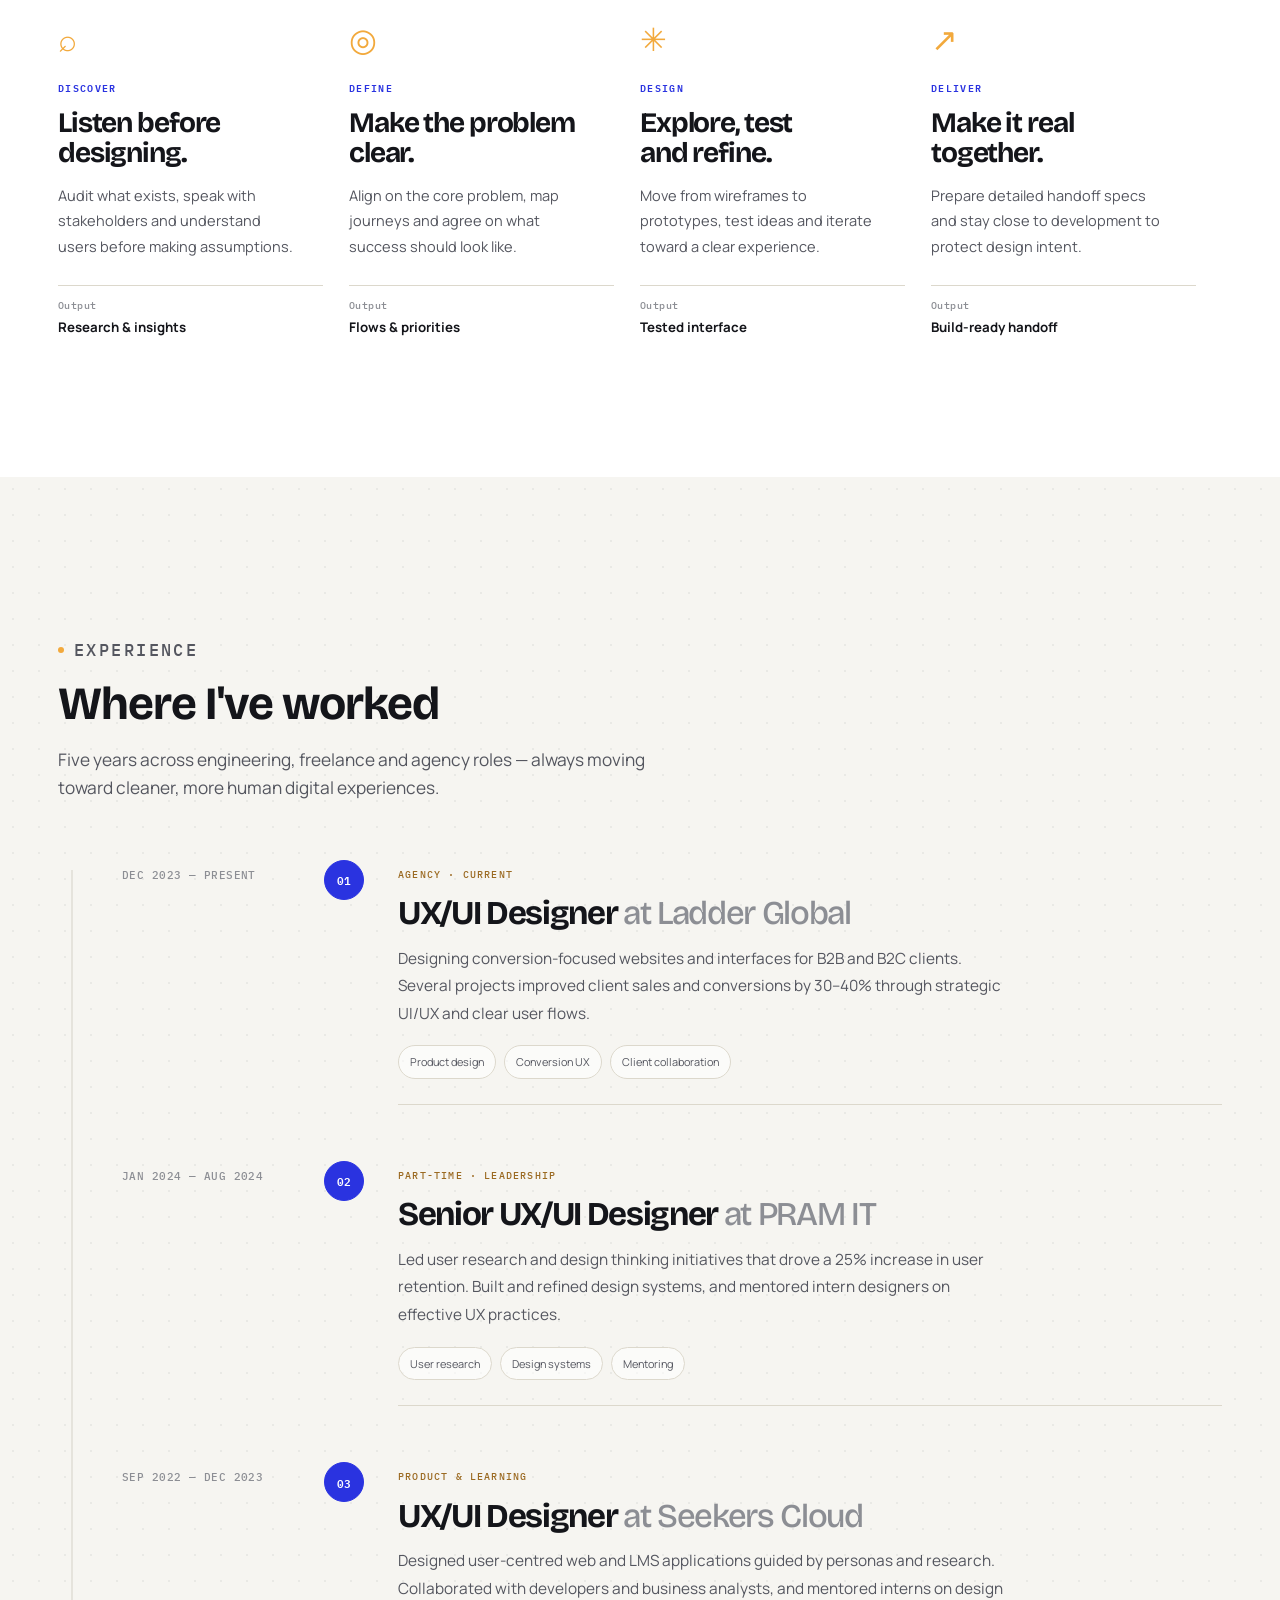
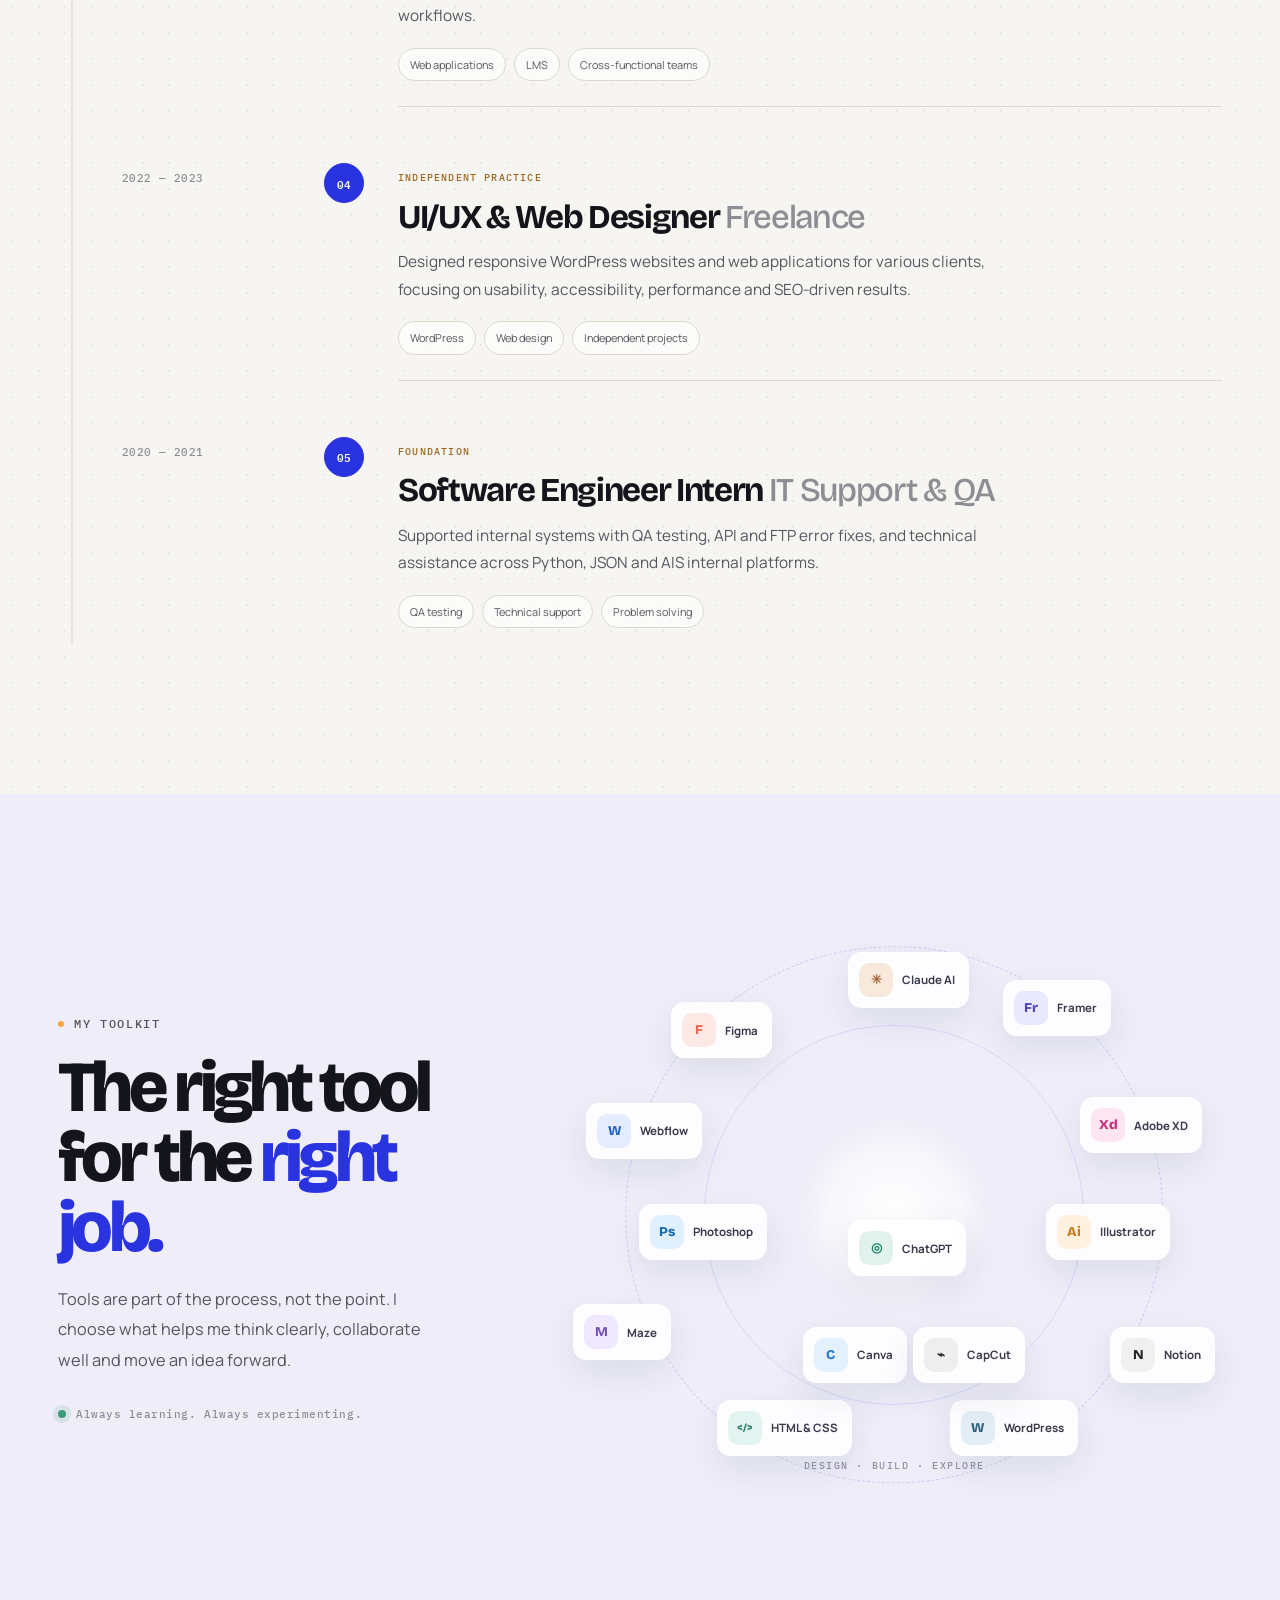
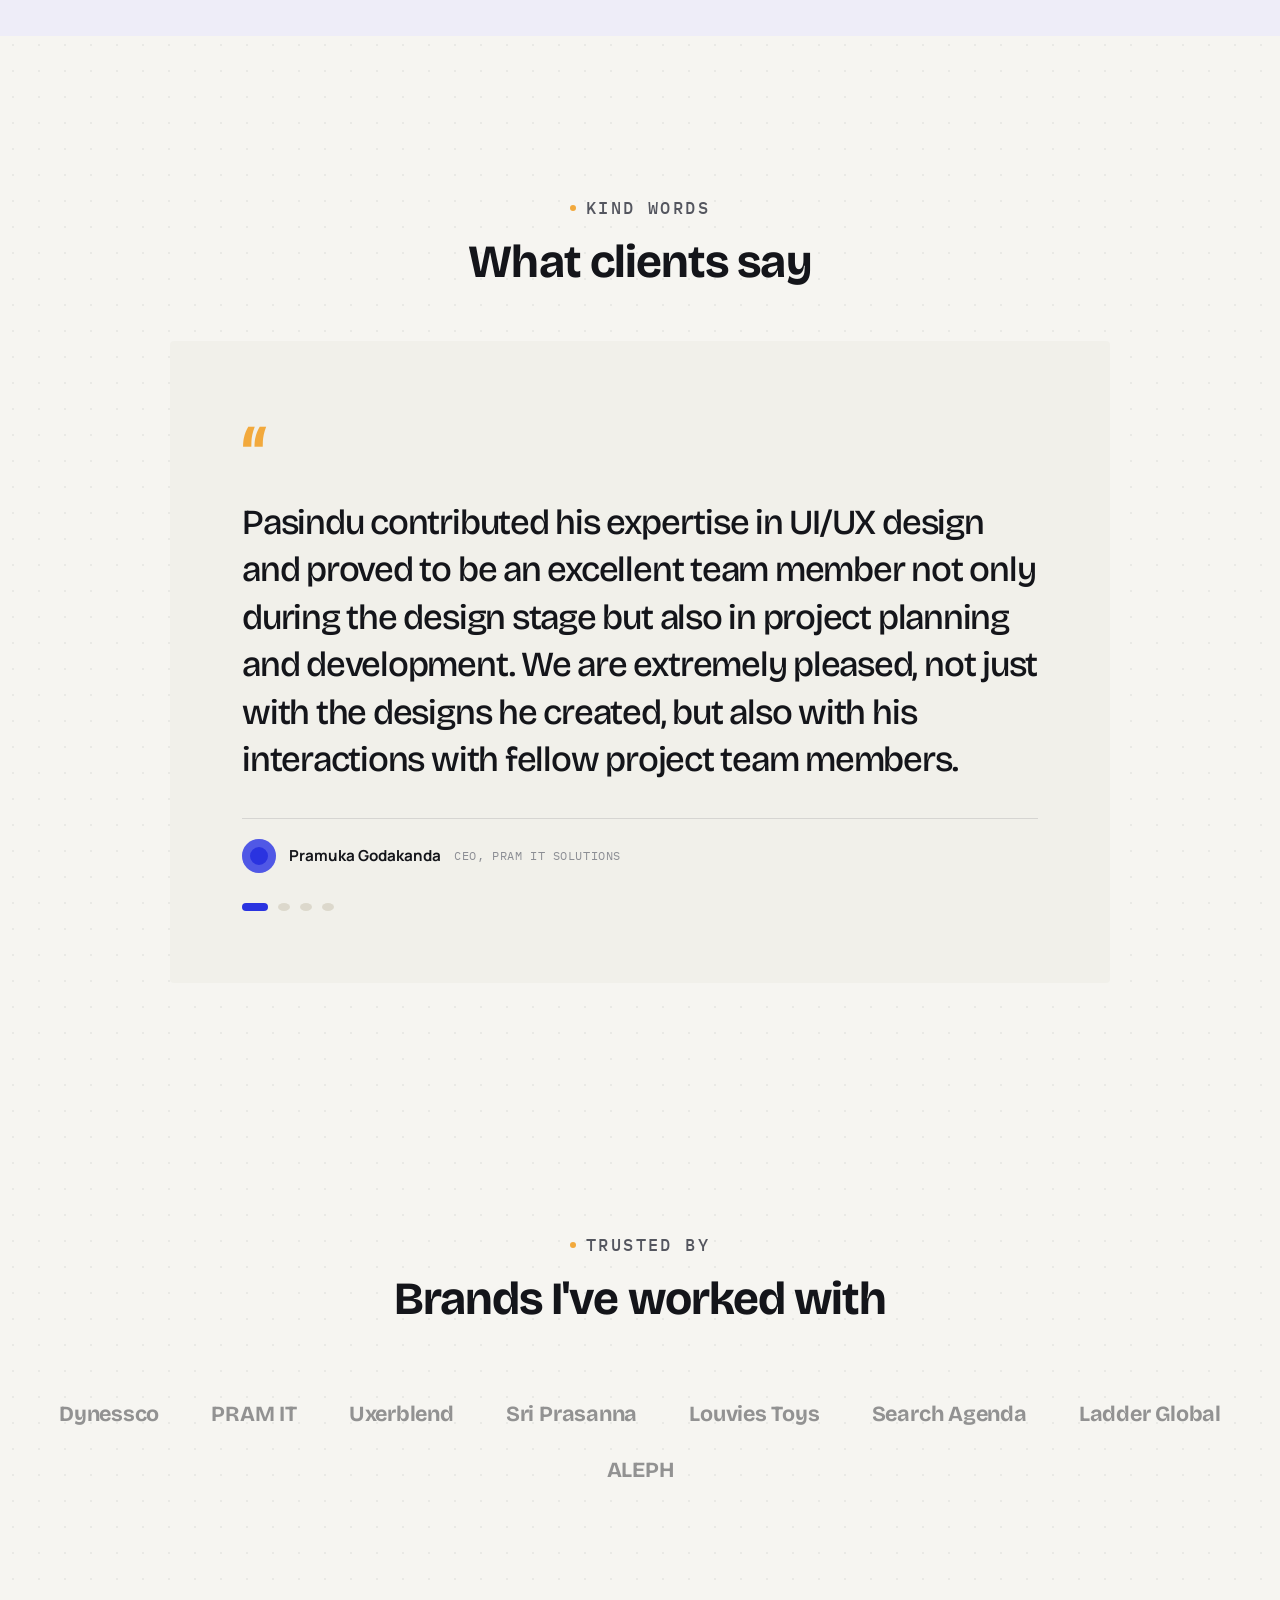
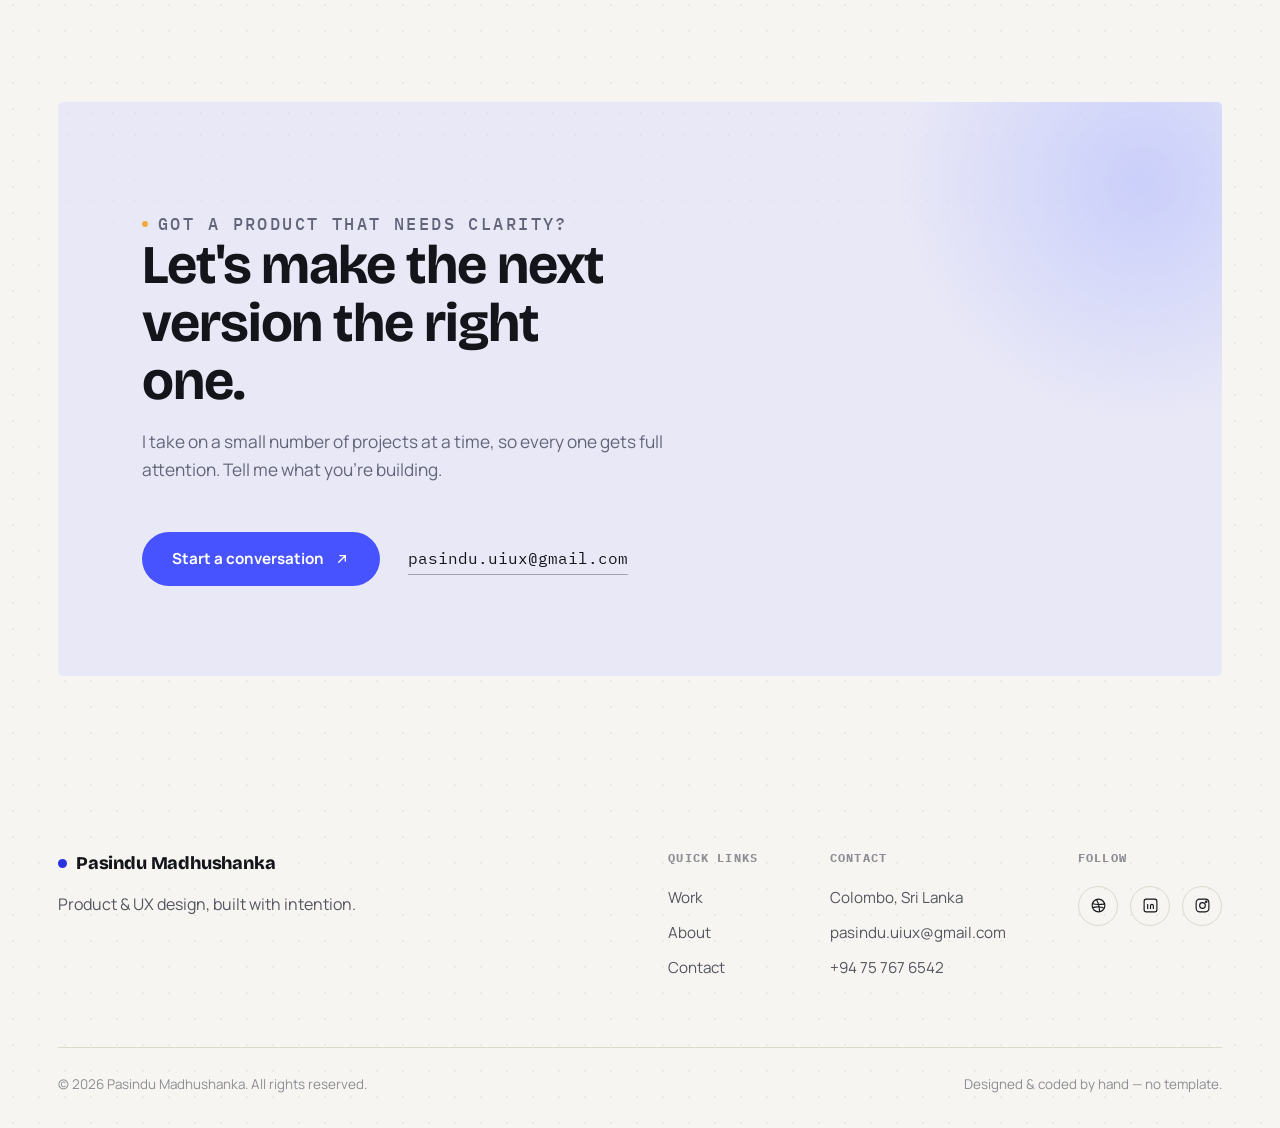
==== commit e746872d: "Add files via upload" ====
--- a/index.html
+++ b/index.html
@@ -78,7 +78,7 @@
           <div class="hero-bottom" data-reveal data-delay="170">
             <div class="hero-actions">
               <a class="btn btn-primary magnetic" href="#work" data-cursor="Explore work">Explore my work <svg viewBox="0 0 24 24" fill="none" stroke="currentColor" stroke-width="2" stroke-linecap="round"><path d="M7 17 17 7M9 7h8v8"/></svg></a>
-              <a class="btn btn-outline" href="#about">Get to know me <svg viewBox="0 0 24 24" fill="none" stroke="currentColor" stroke-width="2" stroke-linecap="round"><path d="M7 17 17 7M9 7h8v8"/></svg></a>
+              <a class="btn btn-outline" href="Pasindu-Madhushanka-CV.pdf">Download CV <svg viewBox="0 0 24 24" fill="none" stroke="currentColor" stroke-width="2" stroke-linecap="round"><path d="M12 3v12m-5-5 5 5 5-5M5 19h14"/></svg></a>
             </div>
           </div>
           <div class="hero-stats hero-stats--editorial" data-reveal data-delay="220">
@@ -402,21 +402,25 @@
         </div>
       </div>
 
-      <div class="gallery-deck" aria-label="Selected website projects">
-        <a class="gallery-project" href="https://pche.lk/" target="_blank" rel="noopener noreferrer" data-reveal data-delay="0" data-cursor="View site" aria-label="View PCHE website"><span class="gallery-project-image"><img src="PCHE_Design.png" alt="PCHE website preview"></span><span class="gallery-project-shade"></span><span class="gallery-project-view">VIEW SITE <b>↗</b></span><span class="gallery-project-number">01</span></a>
-        <a class="gallery-project" href="https://wtccolombo.com/" target="_blank" rel="noopener noreferrer" data-reveal data-delay="55" data-cursor="View site" aria-label="View WTC Colombo website"><span class="gallery-project-image"><img src="WTC_Colombo.jpg" alt="WTC Colombo website preview"></span><span class="gallery-project-shade"></span><span class="gallery-project-view">VIEW SITE <b>↗</b></span><span class="gallery-project-number">02</span></a>
-        <a class="gallery-project" href="https://blissfulescapessl.com/" target="_blank" rel="noopener noreferrer" data-reveal data-delay="110" data-cursor="View site" aria-label="View Blissful Escape website"><span class="gallery-project-image"><img src="Blissfull_Design.png" alt="Blissful Escape website preview"></span><span class="gallery-project-shade"></span><span class="gallery-project-view">VIEW SITE <b>↗</b></span><span class="gallery-project-number">03</span></a>
-        <a class="gallery-project" href="https://cellux.lk/" target="_blank" rel="noopener noreferrer" data-reveal data-delay="165" data-cursor="View site" aria-label="View Cellux website"><span class="gallery-project-image"><img src="Cellux_Design.png" alt="Cellux website preview"></span><span class="gallery-project-shade"></span><span class="gallery-project-view">VIEW SITE <b>↗</b></span><span class="gallery-project-number">04</span></a>
-        <a class="gallery-project" href="https://crowntex.com.au/" target="_blank" rel="noopener noreferrer" data-reveal data-delay="220" data-cursor="View site" aria-label="View Crowntex website"><span class="gallery-project-image"><img src="Crowntex.jpg" alt="Crowntex website preview"></span><span class="gallery-project-shade"></span><span class="gallery-project-view">VIEW SITE <b>↗</b></span><span class="gallery-project-number">05</span></a>
-        <a class="gallery-project" href="https://estiacoholidays.com/" target="_blank" rel="noopener noreferrer" data-reveal data-delay="275" data-cursor="View site" aria-label="View Estiaco Travel website"><span class="gallery-project-image"><img src="Estiaco_Travel.png" alt="Estiaco Travel website preview"></span><span class="gallery-project-shade"></span><span class="gallery-project-view">VIEW SITE <b>↗</b></span><span class="gallery-project-number">06</span></a>
-      </div>
-      <div class="gallery-project-captions" aria-label="Project details">
-        <a href="https://pche.lk/" target="_blank" rel="noopener noreferrer"><b>01</b><span><strong>PCHE</strong><small>Company website · UI/UX</small></span></a>
-        <a href="https://wtccolombo.com/" target="_blank" rel="noopener noreferrer"><b>02</b><span><strong>WTC Colombo</strong><small>Corporate · UI/UX</small></span></a>
-        <a href="https://blissfulescapessl.com/" target="_blank" rel="noopener noreferrer"><b>03</b><span><strong>Blissful Escape</strong><small>Hospitality · UI/UX</small></span></a>
-        <a href="https://cellux.lk/" target="_blank" rel="noopener noreferrer"><b>04</b><span><strong>Cellux</strong><small>Digital experience · UI/UX</small></span></a>
-        <a href="https://crowntex.com.au/" target="_blank" rel="noopener noreferrer"><b>05</b><span><strong>Crowntex</strong><small>E-commerce · UI/UX</small></span></a>
-        <a href="https://estiacoholidays.com/" target="_blank" rel="noopener noreferrer"><b>06</b><span><strong>Estiaco Travel</strong><small>Travel · UI/UX</small></span></a>
+      <div class="gallery-carousel-wrap" data-gallery-carousel>
+        <div class="gallery-carousel-toolbar">
+          <p class="gallery-carousel-note"><span class="gallery-live-dot"></span> Selected digital experiences <span class="gallery-counter"><b data-gallery-current>01</b> / 07</span></p>
+          <div class="gallery-carousel-controls">
+            <button type="button" class="gallery-arrow" data-gallery-prev aria-label="Previous project">←</button>
+            <button type="button" class="gallery-arrow" data-gallery-next aria-label="Next project">→</button>
+          </div>
+        </div>
+        <div class="gallery-carousel" data-gallery-track tabindex="0" aria-label="Project carousel">
+          <a class="gallery-project gallery-project--carousel" href="https://pche.lk/" target="_blank" rel="noopener noreferrer" data-cursor="View site" aria-label="View PCHE website"><span class="gallery-project-image"><img src="PCHE_Design.png" alt="PCHE website preview"></span><span class="gallery-project-shade"></span><span class="gallery-project-number">01</span><span class="gallery-project-info"><small>COMPANY WEBSITE</small><strong>PCHE</strong><em>View live website ↗</em></span></a>
+          <a class="gallery-project gallery-project--carousel" href="https://wtccolombo.com/" target="_blank" rel="noopener noreferrer" data-cursor="View site" aria-label="View WTC Colombo website"><span class="gallery-project-image"><img src="WTC_Colombo.jpg" alt="WTC Colombo website preview"></span><span class="gallery-project-shade"></span><span class="gallery-project-number">02</span><span class="gallery-project-info"><small>CORPORATE WEBSITE</small><strong>WTC Colombo</strong><em>View live website ↗</em></span></a>
+          <a class="gallery-project gallery-project--carousel" href="https://blissfulescapessl.com/" target="_blank" rel="noopener noreferrer" data-cursor="View site" aria-label="View Blissful Escape website"><span class="gallery-project-image"><img src="Blissfull_Design.png" alt="Blissful Escape website preview"></span><span class="gallery-project-shade"></span><span class="gallery-project-number">03</span><span class="gallery-project-info"><small>HOSPITALITY</small><strong>Blissful Escape</strong><em>View live website ↗</em></span></a>
+          <a class="gallery-project gallery-project--carousel" href="https://cellux.lk/" target="_blank" rel="noopener noreferrer" data-cursor="View site" aria-label="View Cellux website"><span class="gallery-project-image"><img src="Cellux_Design.png" alt="Cellux website preview"></span><span class="gallery-project-shade"></span><span class="gallery-project-number">04</span><span class="gallery-project-info"><small>DIGITAL EXPERIENCE</small><strong>Cellux</strong><em>View live website ↗</em></span></a>
+          <a class="gallery-project gallery-project--carousel" href="https://crowntex.com.au/" target="_blank" rel="noopener noreferrer" data-cursor="View site" aria-label="View Crowntex website"><span class="gallery-project-image"><img src="Crowntex.jpg" alt="Crowntex website preview"></span><span class="gallery-project-shade"></span><span class="gallery-project-number">05</span><span class="gallery-project-info"><small>E-COMMERCE</small><strong>Crowntex</strong><em>View live website ↗</em></span></a>
+          <a class="gallery-project gallery-project--carousel" href="https://estiacoholidays.com/" target="_blank" rel="noopener noreferrer" data-cursor="View site" aria-label="View Estiaco Travel website"><span class="gallery-project-image"><img src="Estiaco_Travel.png" alt="Estiaco Travel website preview"></span><span class="gallery-project-shade"></span><span class="gallery-project-number">06</span><span class="gallery-project-info"><small>TRAVEL & HOSPITALITY</small><strong>Estiaco Travel</strong><em>View live website ↗</em></span></a>
+          <div class="gallery-project gallery-project--ladder" aria-label="Ladder Global company project"><span class="ladder-orbit"></span><span class="ladder-orbit ladder-orbit--two"></span><span class="ladder-monogram">LG</span><span class="ladder-caption"><small>COMPANY PROJECT</small><strong>ladder global</strong><em>Product & digital experience</em></span><span class="gallery-project-number">07</span></div>
+        </div>
+        <div class="gallery-carousel-progress"><span data-gallery-progress></span></div>
+        <div class="gallery-project-captions"><span><b>01</b><strong>PCHE</strong></span><span><b>02</b><strong>WTC Colombo</strong></span><span><b>03</b><strong>Blissful Escape</strong></span><span><b>04</b><strong>Cellux</strong></span><span><b>05</b><strong>Crowntex</strong></span><span><b>06</b><strong>Estiaco Travel</strong></span><span><b>07</b><strong>ladder global</strong></span></div>
       </div>
     </div>
   </section>
--- a/styles.css
+++ b/styles.css
@@ -1919,3 +1919,43 @@
 /* Uniform, balanced headings across the three featured work cards */
 .feature-cards .neon-body .neon-title,.feature-cards .neon-body .neon-title--long{font-size:clamp(1.18rem,1.45vw,1.34rem)!important;line-height:1.22!important;letter-spacing:-.025em;min-height:2.44em;max-width:100%;display:block}
 @media(max-width:700px){.feature-cards .neon-body .neon-title,.feature-cards .neon-body .neon-title--long{font-size:1.22rem!important;min-height:0}}
+
+/* Floating project-card carousel */
+.gallery-carousel-wrap{margin-top:clamp(22px,3vw,42px)}
+.gallery-carousel-toolbar{display:flex;align-items:center;justify-content:space-between;gap:18px;margin-bottom:10px}
+.gallery-carousel-note{display:flex;align-items:center;gap:10px;margin:0;color:var(--ink-2);font:600 .68rem 'IBM Plex Mono',monospace;letter-spacing:.045em;text-transform:uppercase}
+.gallery-live-dot{width:7px;height:7px;border-radius:50%;background:#7c9d74;box-shadow:0 0 0 4px rgba(124,157,116,.13)}
+.gallery-counter{margin-left:8px;color:var(--ink-3)}.gallery-counter b{color:var(--cobalt)}
+.gallery-carousel-controls{display:flex;gap:8px}
+.gallery-arrow{width:42px;height:42px;border:1px solid var(--line);border-radius:50%;background:var(--surface);color:var(--ink);font-size:1.15rem;cursor:pointer;transition:.25s}
+.gallery-arrow:hover{background:var(--cobalt);color:#fff;border-color:var(--cobalt);transform:translateY(-2px)}
+.gallery-carousel{display:flex;align-items:center;gap:clamp(14px,2vw,26px);overflow-x:auto;overflow-y:visible;padding:42px max(6vw,calc((100% - 1160px)/2)) 54px;scroll-snap-type:x mandatory;scroll-behavior:smooth;scrollbar-width:none;overscroll-behavior-x:contain}
+.gallery-carousel::-webkit-scrollbar{display:none}
+.gallery-project--carousel,.gallery-project--ladder{flex:0 0 clamp(230px,27vw,330px);width:clamp(230px,27vw,330px);aspect-ratio:.79;scroll-snap-align:center;position:relative;overflow:hidden;border-radius:15px;box-shadow:0 22px 42px -26px rgba(20,25,36,.5),0 3px 9px rgba(20,25,36,.08);transform:translateY(8px) rotate(-2deg) scale(.94);transition:transform .6s cubic-bezier(.2,.8,.2,1),box-shadow .45s ease}
+.gallery-project--carousel:nth-child(even){transform:translateY(3px) rotate(2deg) scale(.94)}
+.gallery-project--carousel.is-active,.gallery-project--ladder.is-active{transform:translateY(-13px) rotate(0) scale(1.035);z-index:4;box-shadow:0 35px 60px -28px rgba(20,25,36,.48),0 0 0 4px var(--surface)}
+.gallery-project--carousel:hover,.gallery-project--carousel:focus-visible{transform:translateY(-22px) rotate(0) scale(1.065);z-index:5}
+.gallery-project--carousel .gallery-project-info{position:absolute;left:20px;right:20px;bottom:20px;display:flex;flex-direction:column;gap:5px;color:#fff;z-index:2;transition:transform .35s ease}
+.gallery-project--carousel .gallery-project-info small{font:700 .57rem 'IBM Plex Mono',monospace;letter-spacing:.12em;opacity:.78}
+.gallery-project--carousel .gallery-project-info strong{font:800 clamp(1.22rem,2vw,1.65rem)/1.05 'Manrope',sans-serif;letter-spacing:-.045em}
+.gallery-project--carousel .gallery-project-info em{font:500 .7rem 'Manrope',sans-serif;font-style:normal;opacity:.9}
+.gallery-project--carousel .gallery-project-shade{opacity:.8}
+.gallery-project--ladder{background:radial-gradient(circle at 78% 18%,rgba(255,255,255,.15),transparent 30%),linear-gradient(145deg,#263c35,#152720 68%,#101b18);color:#fff;transform:rotate(2deg) scale(.94)}
+.gallery-project--ladder:hover,.gallery-project--ladder.is-active{transform:translateY(-13px) rotate(0) scale(1.035)}
+.ladder-orbit{position:absolute;border:1px solid rgba(221,202,154,.32);border-radius:50%;width:78%;aspect-ratio:1;right:-17%;top:-5%}
+.ladder-orbit--two{width:56%;right:2%;top:9%;border-color:rgba(221,202,154,.18)}
+.ladder-monogram{position:absolute;top:23%;left:13%;font:300 clamp(4.2rem,9vw,6.5rem)/.8 'Manrope',sans-serif;letter-spacing:-.12em;color:#e6d5ad}
+.ladder-caption{position:absolute;left:22px;right:18px;bottom:23px;display:flex;flex-direction:column;gap:6px}
+.ladder-caption small{font:700 .58rem 'IBM Plex Mono',monospace;letter-spacing:.15em;color:#d6c49a}
+.ladder-caption strong{font:500 clamp(1.45rem,2.6vw,2rem)/1 'Manrope',sans-serif;letter-spacing:-.055em;color:#fff;text-transform:lowercase}
+.ladder-caption em{font:500 .72rem 'Manrope',sans-serif;font-style:normal;color:rgba(255,255,255,.68)}
+.gallery-carousel-progress{height:2px;background:var(--line);margin:0 2px 17px;overflow:hidden}
+.gallery-carousel-progress span{display:block;width:14.285%;height:100%;background:var(--cobalt);transition:width .35s ease}
+.gallery-project-captions{display:flex;justify-content:space-between;gap:12px;overflow-x:auto;margin:0 0 8px;scrollbar-width:none}
+.gallery-project-captions>span{display:flex;align-items:center;gap:7px;color:var(--ink-2);opacity:.58;white-space:nowrap;transition:opacity .25s ease}
+.gallery-project-captions>span b{font:700 .63rem 'IBM Plex Mono',monospace;color:var(--cobalt)}
+.gallery-project-captions>span strong{font:700 .68rem 'Manrope',sans-serif}
+.gallery-project-captions>span.is-active{opacity:1;color:var(--ink)}
+@media(hover:none){.gallery-project--carousel{transform:none}}
+@media(max-width:760px){.gallery-carousel{padding:28px max(7vw,20px) 40px;gap:15px}.gallery-project--carousel,.gallery-project--ladder{flex-basis:min(76vw,310px);width:min(76vw,310px);aspect-ratio:.86}.gallery-project--carousel.is-active,.gallery-project--ladder.is-active{transform:translateY(-7px) scale(1.015)}.gallery-project-captions{justify-content:flex-start;gap:17px;padding-bottom:6px}.gallery-arrow{width:38px;height:38px}}
+@media(prefers-reduced-motion:reduce){.gallery-carousel{scroll-behavior:auto}.gallery-project--carousel,.gallery-project--ladder{transition:none}}
